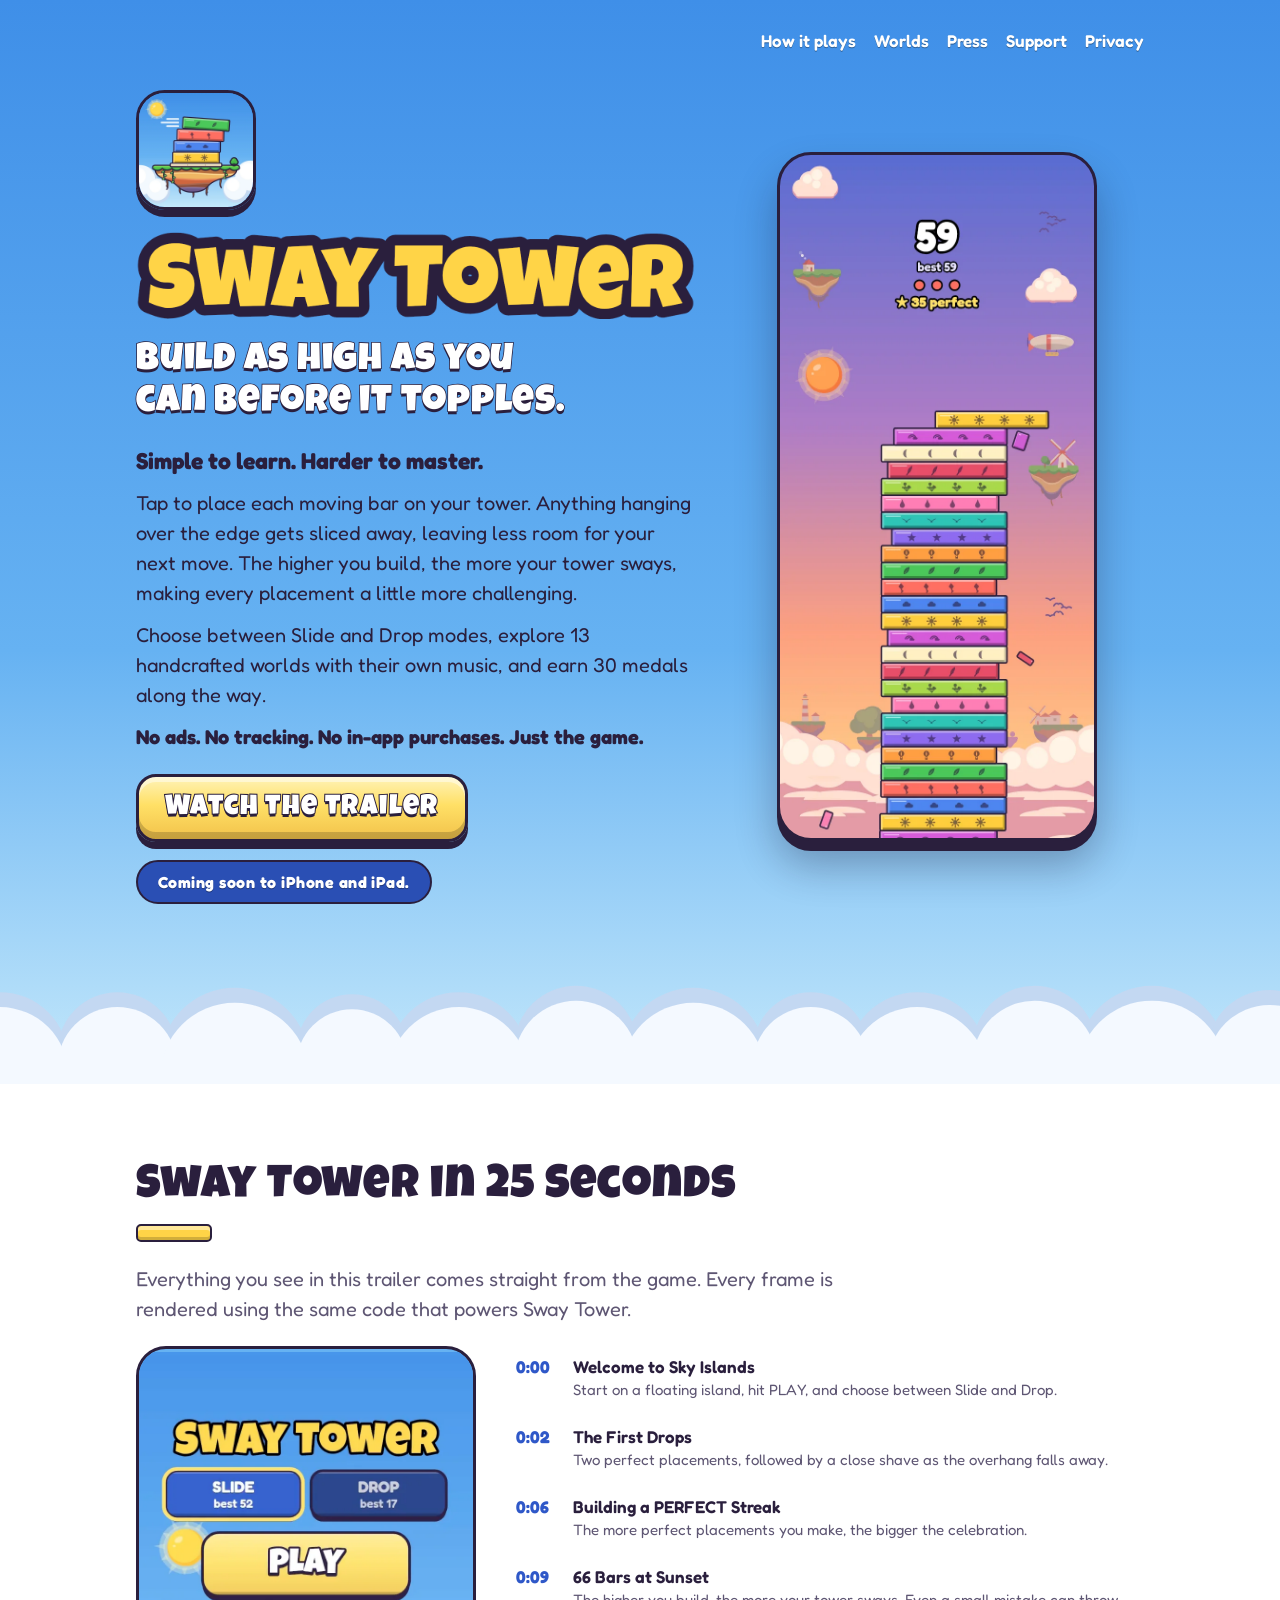
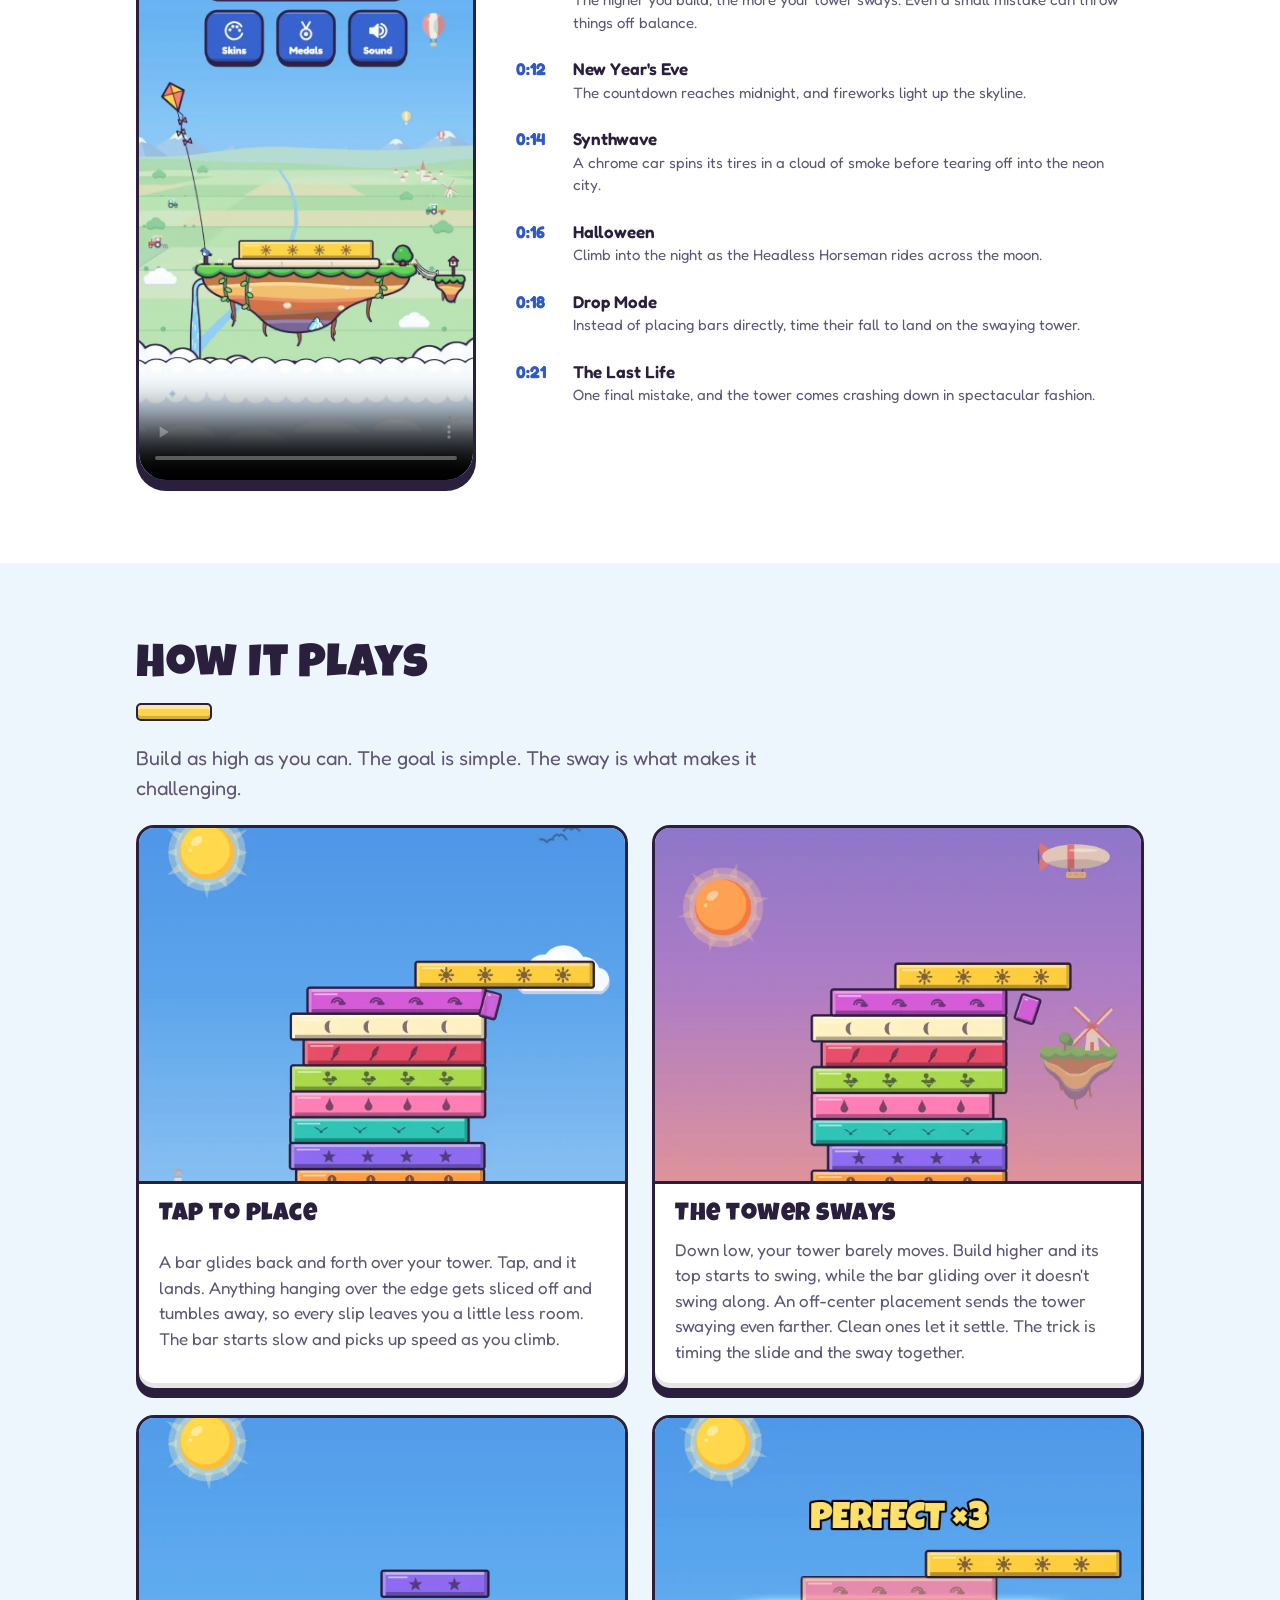
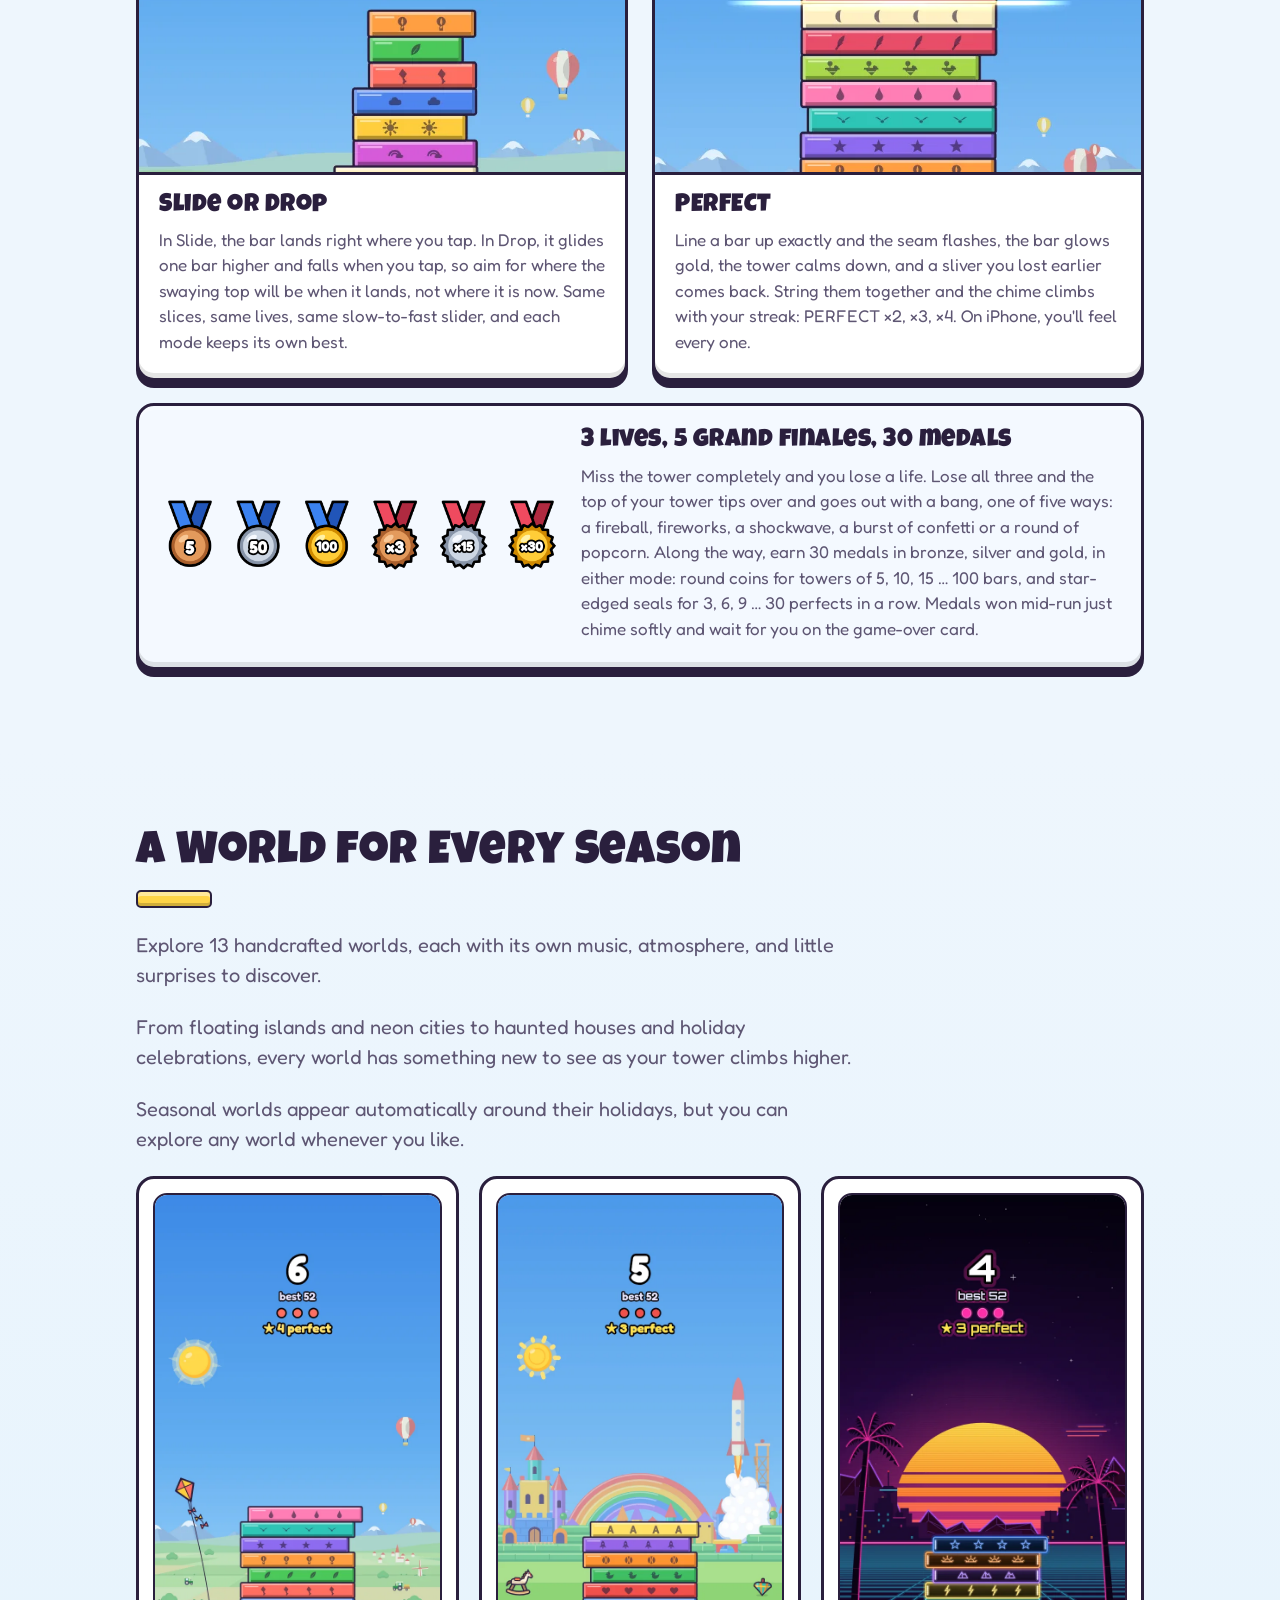
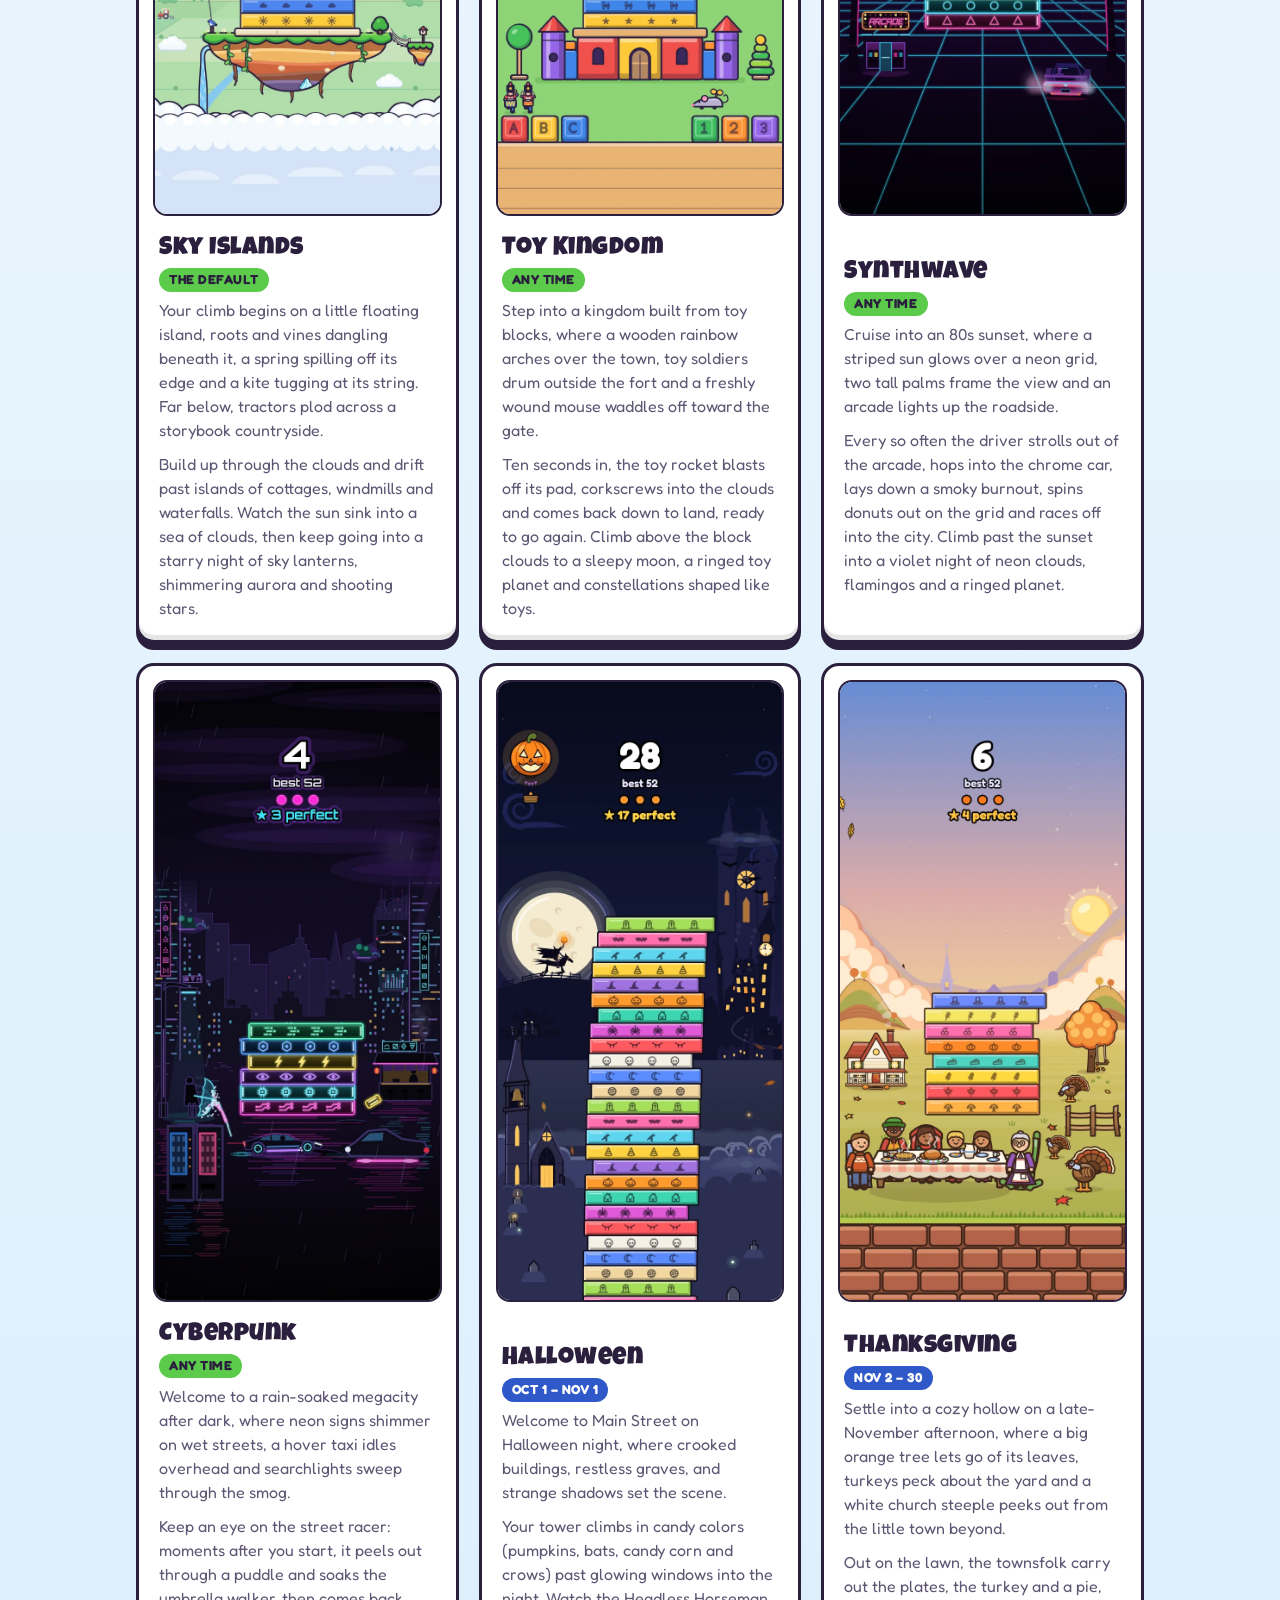
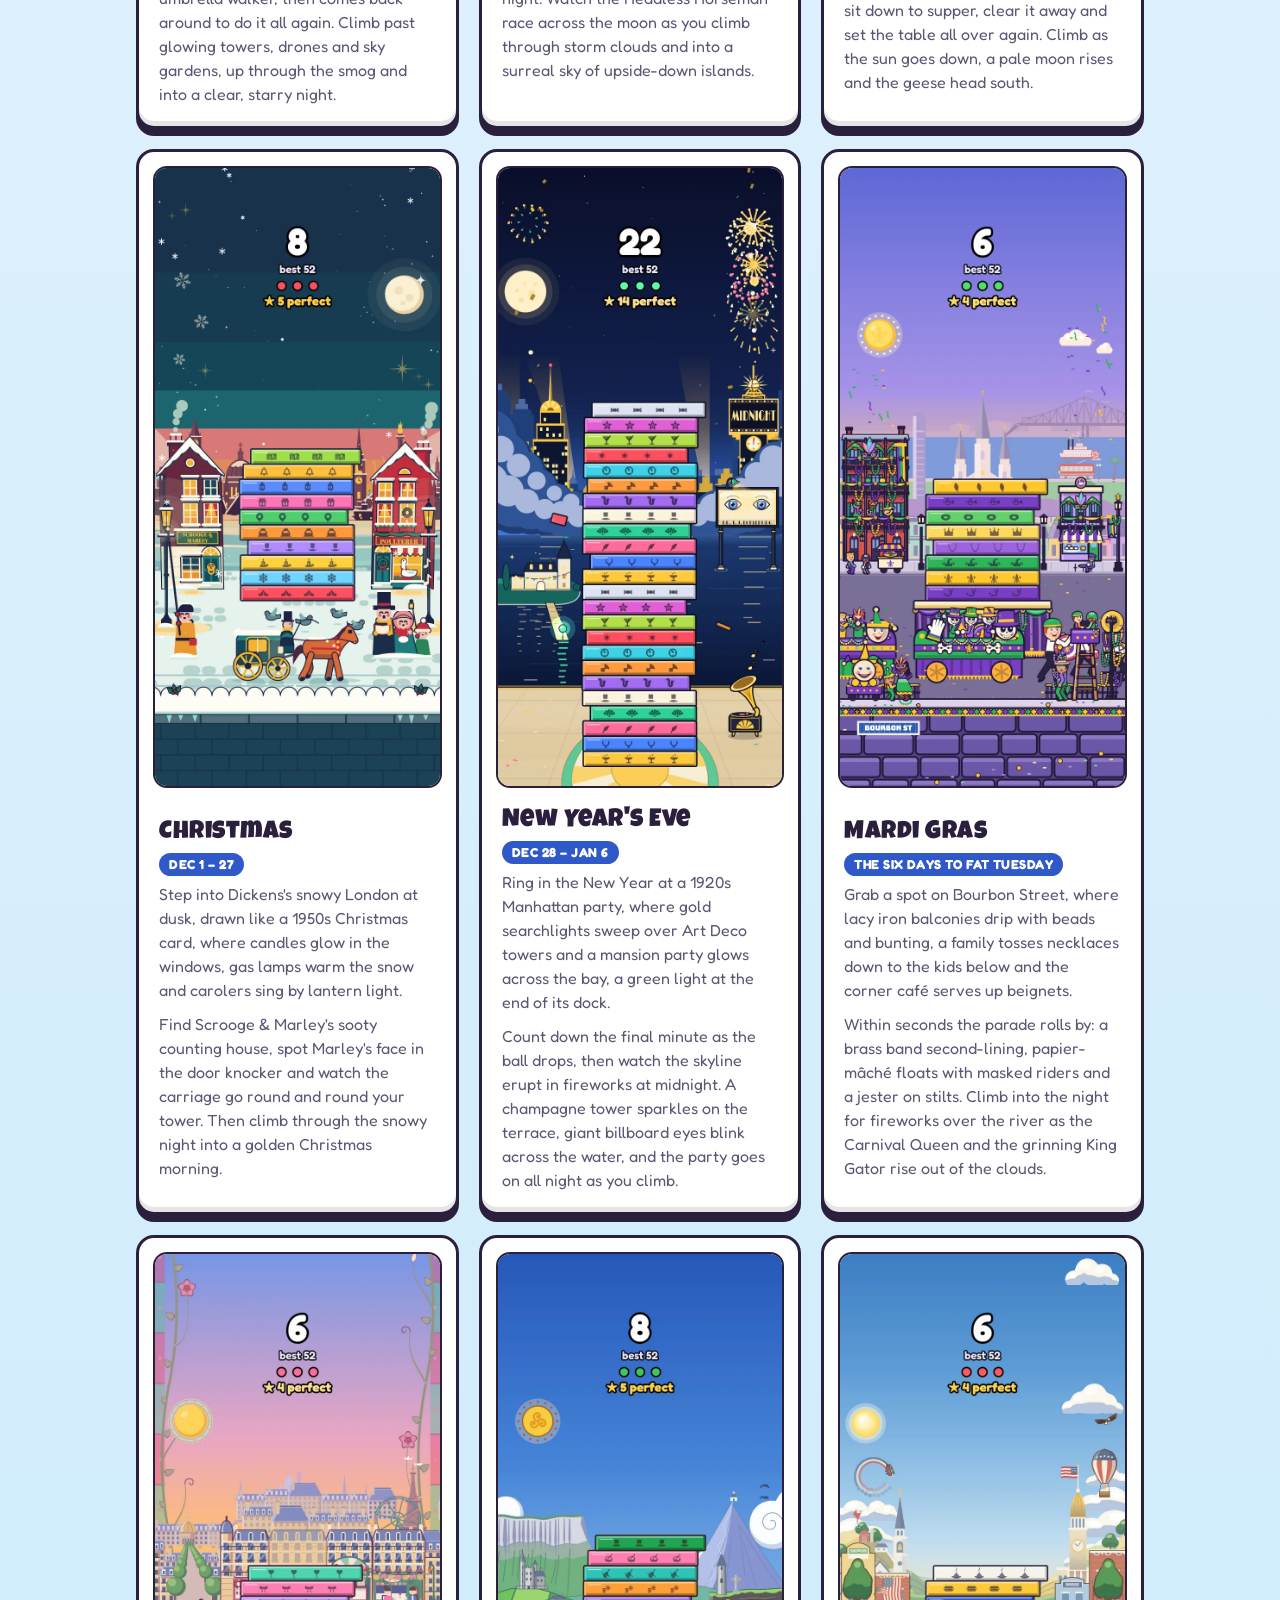
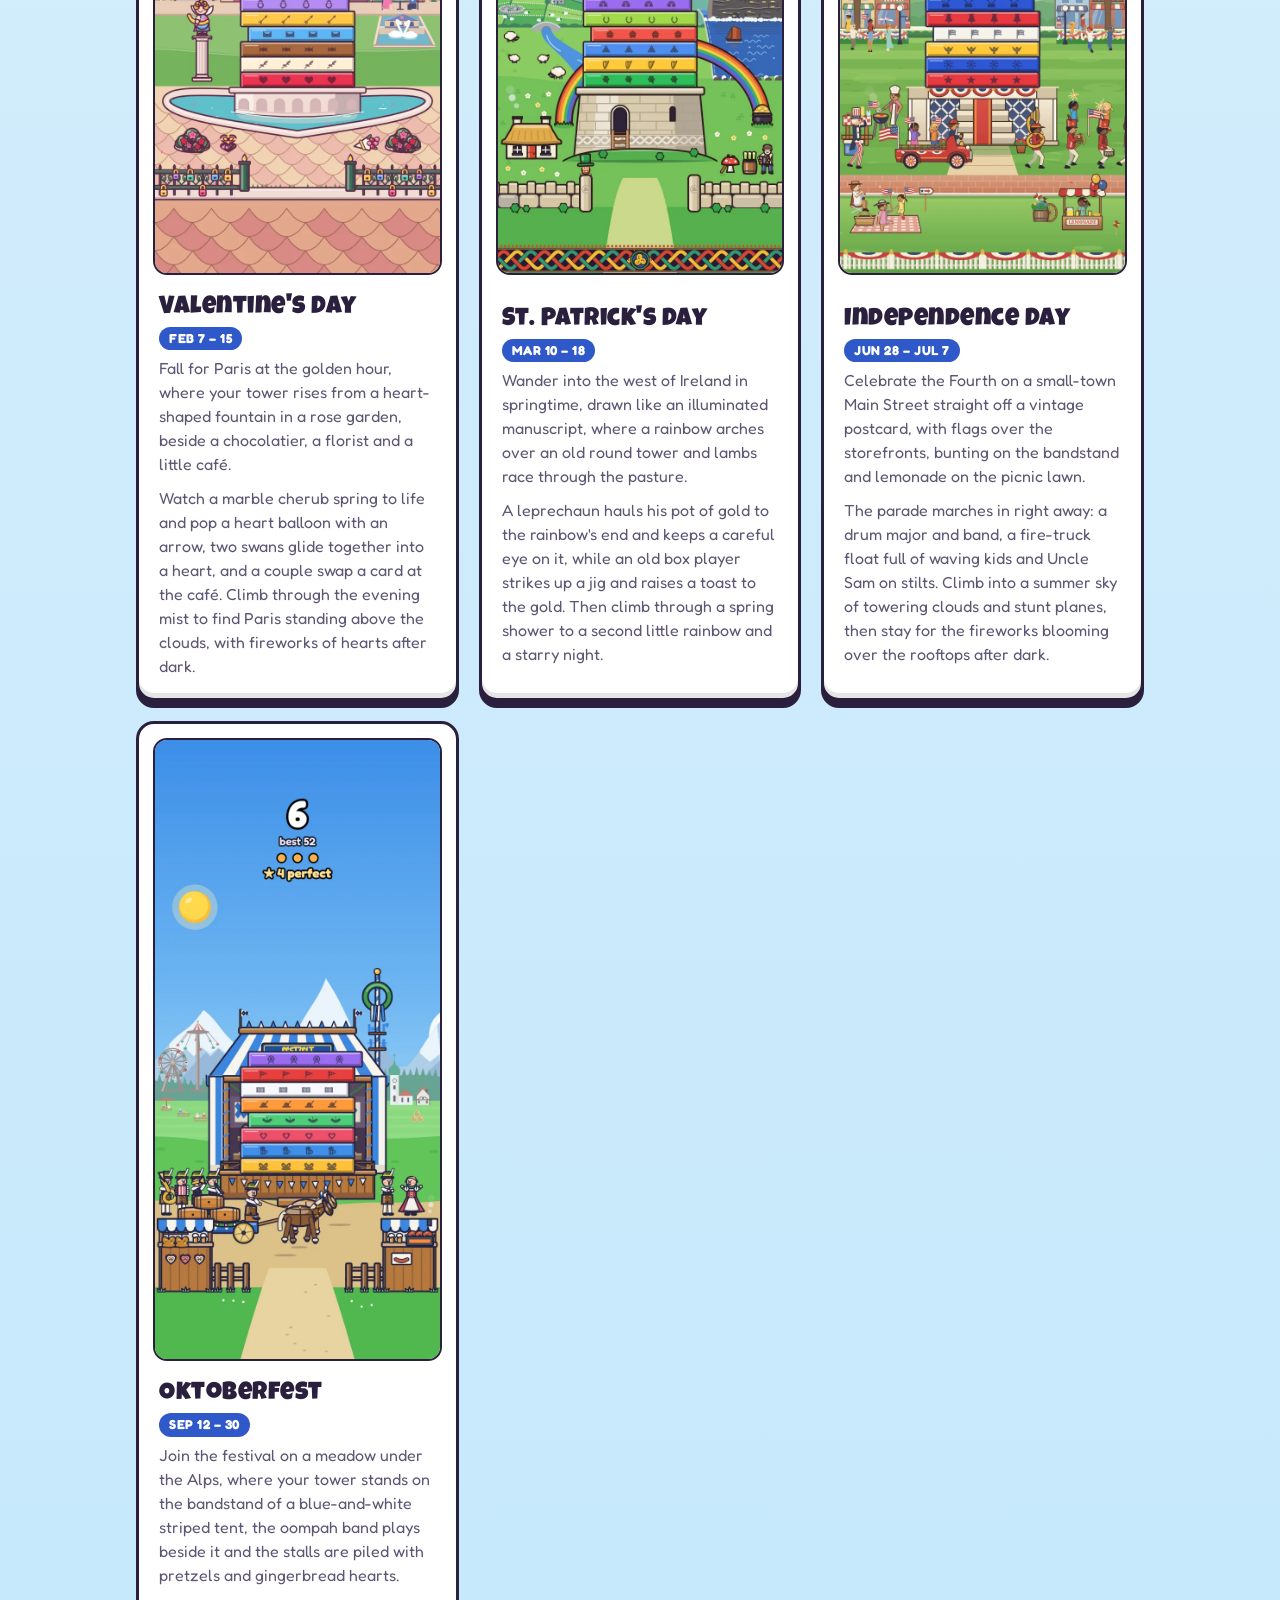
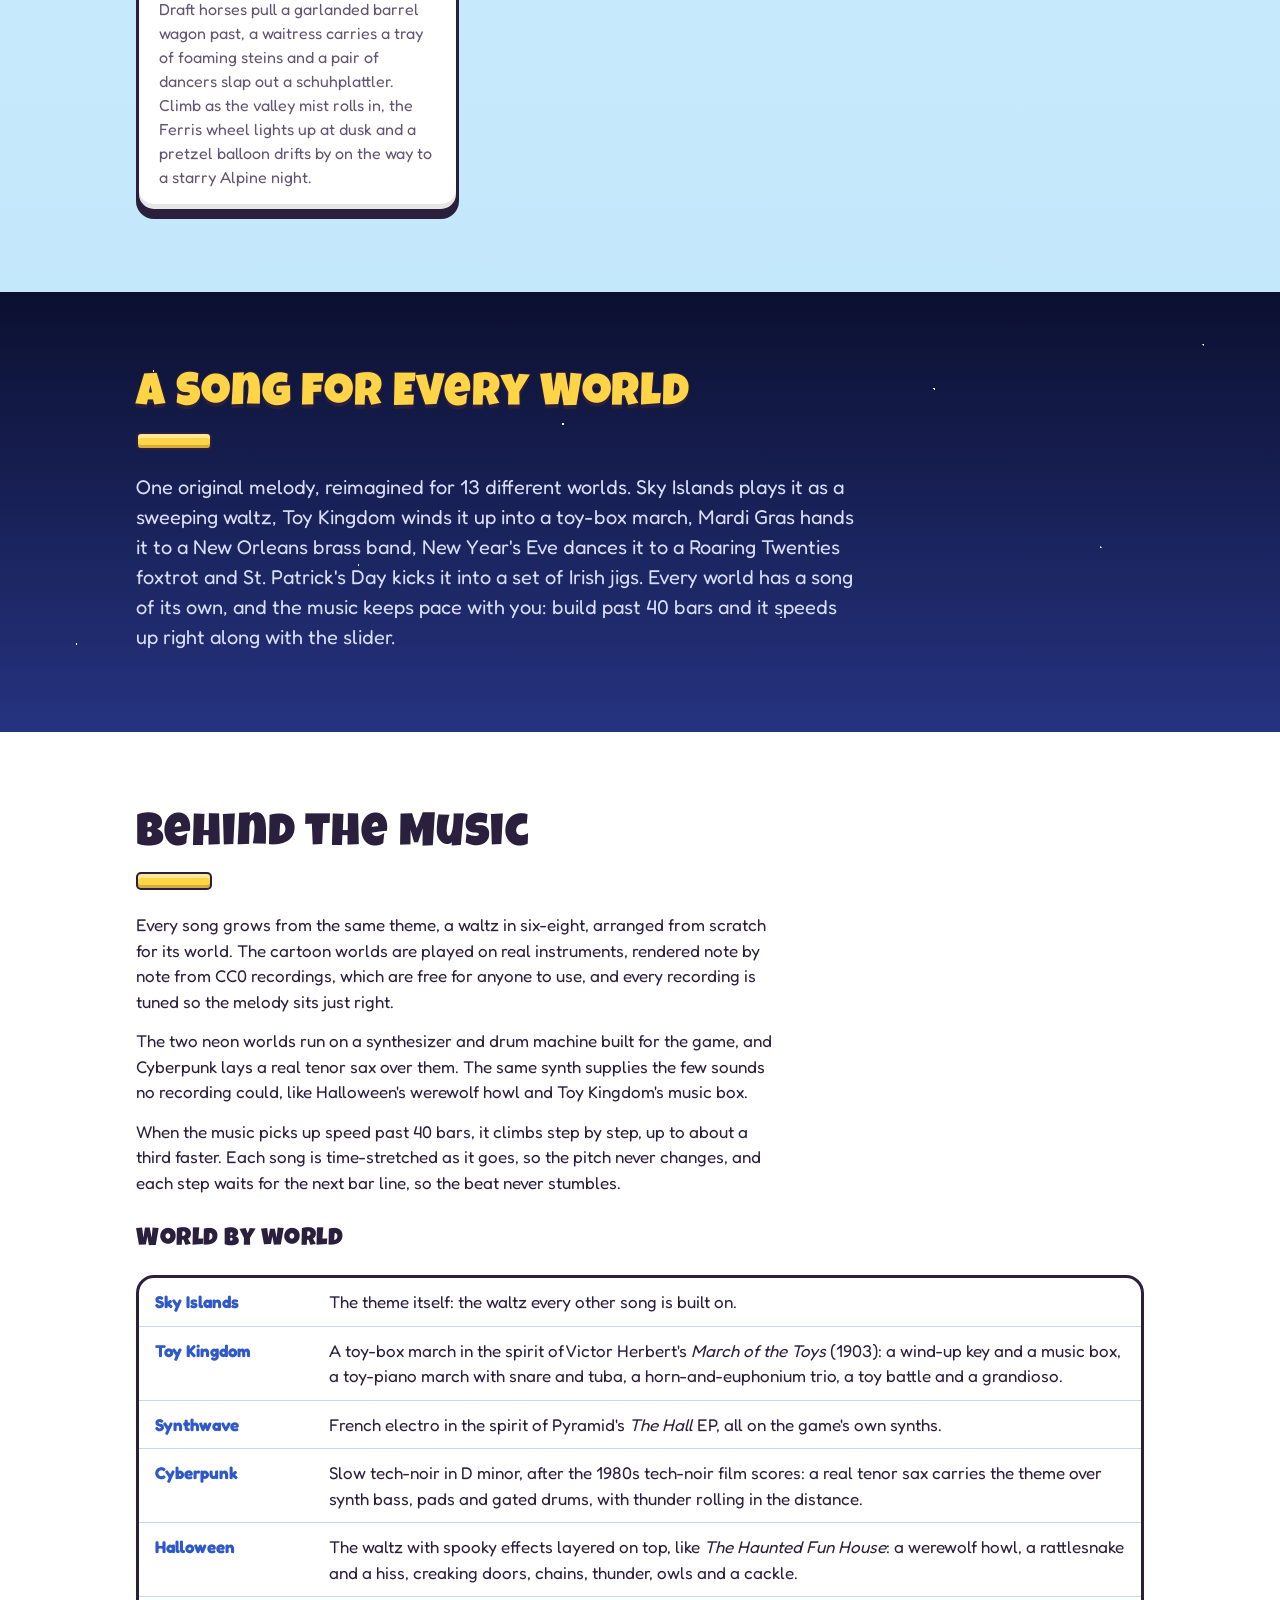
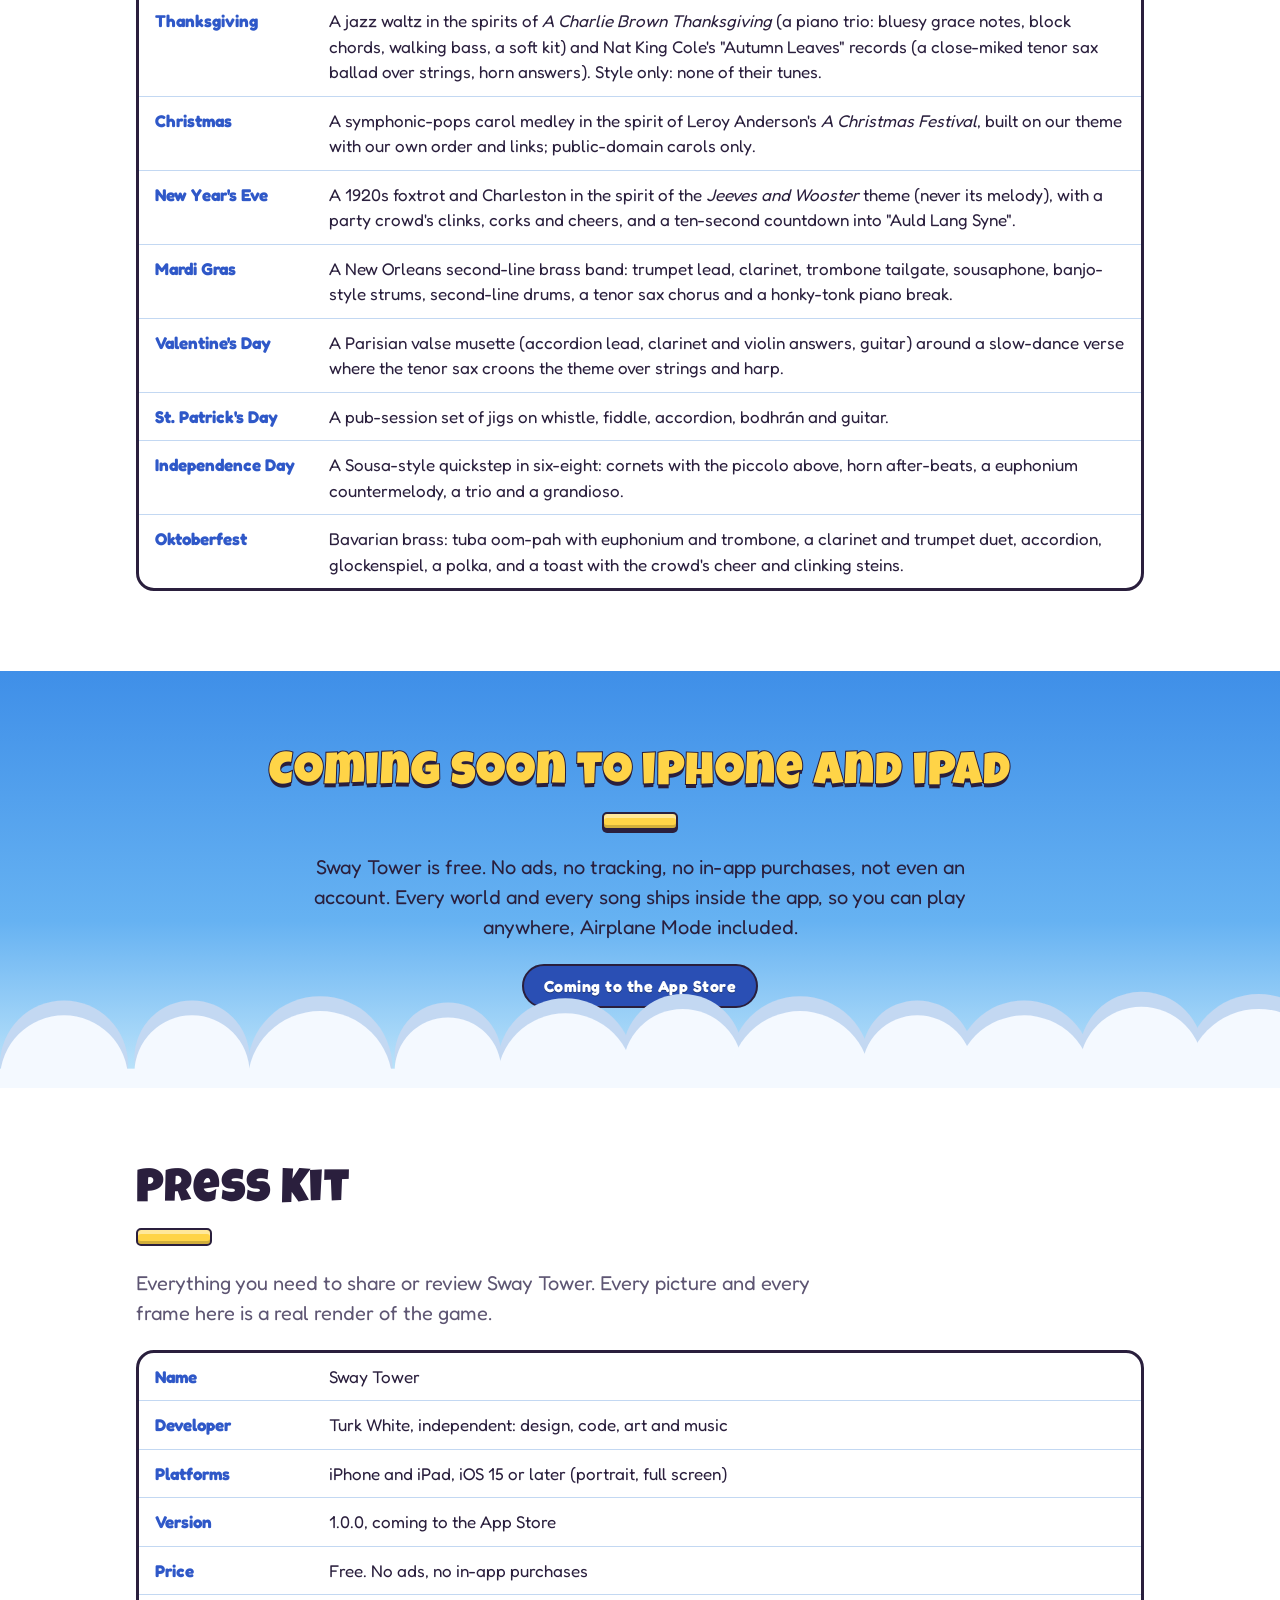
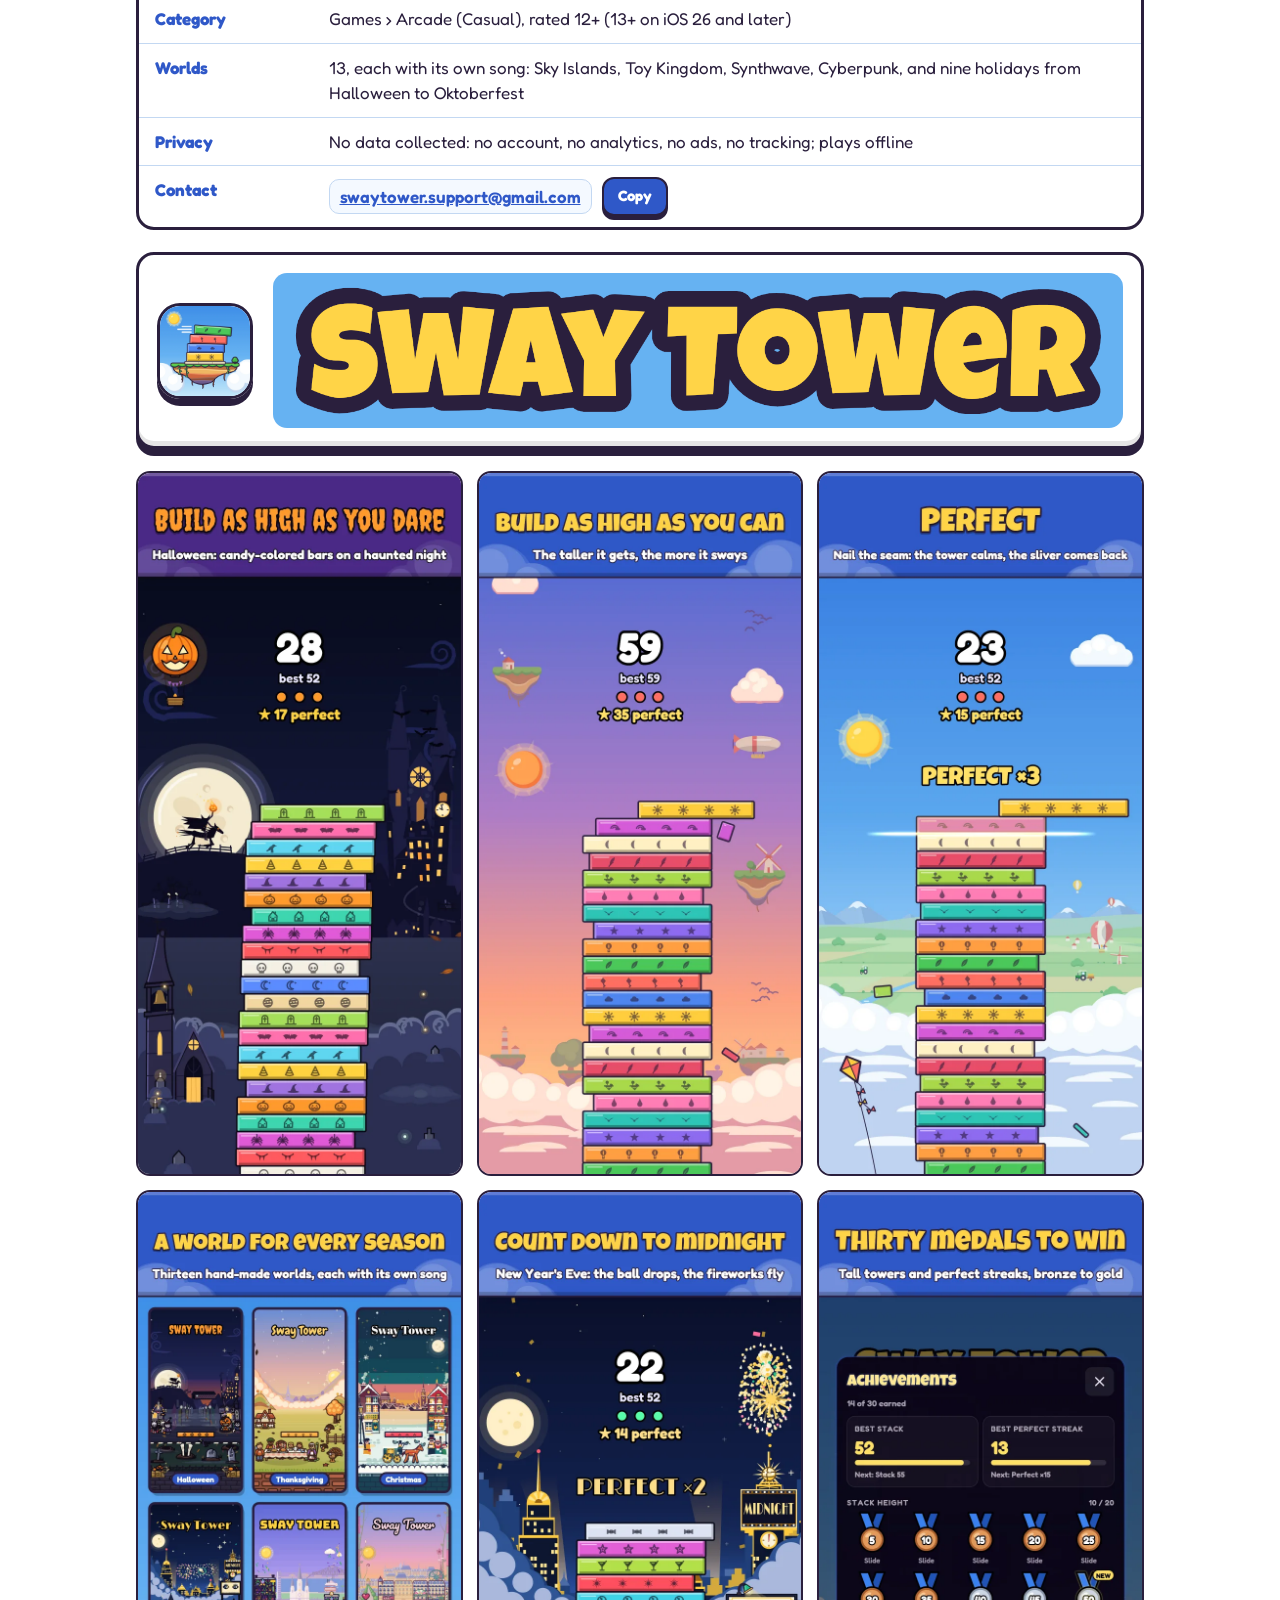
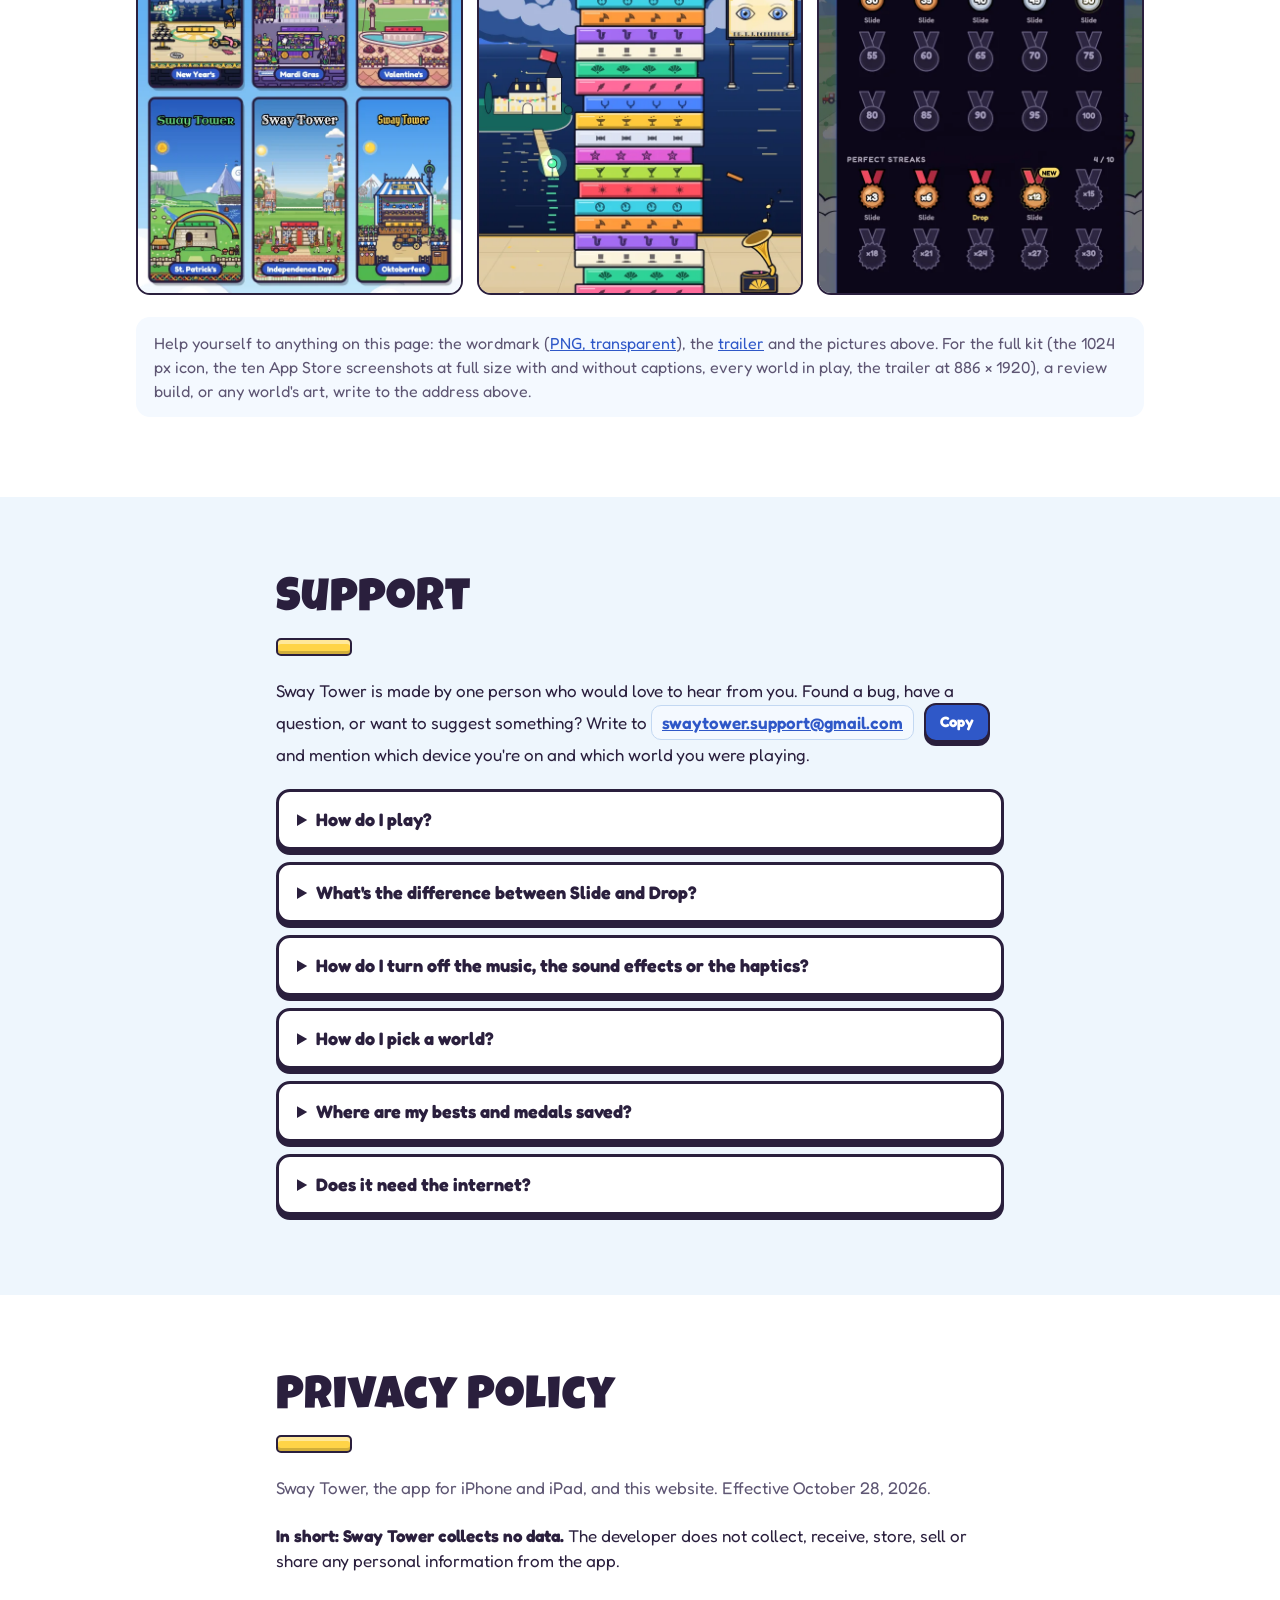
==== index.html @ 2c5c952e "Headline: Build as high as you can before it topples" ====
<!doctype html>
<html lang="en">
<head>
<meta charset="utf-8">
<title>Sway Tower</title>
<meta name="viewport" content="width=device-width, initial-scale=1, viewport-fit=cover">
<meta name="description" content="Sway Tower: build as high as you can while the tower sways. 13 handcrafted worlds with their own music, Slide and Drop modes, 30 medals. Coming soon to iPhone and iPad: free, with no ads and no tracking.">
<meta name="color-scheme" content="light dark">
<meta name="theme-color" content="#3f8fe8">
<meta property="og:type" content="website">
<meta property="og:title" content="Sway Tower">
<meta property="og:description" content="Build as high as you can before it topples. A free one-tap stacker with 13 handcrafted worlds.">
<link rel="icon" type="image/png" href="assets/icon-32.png">
<link rel="apple-touch-icon" href="assets/icon-180.png">
<style>
  /* The game's two faces, served with the page (no font service: the page loads nothing from
     anyone else). Fontsource's latin subsets, the same files the app bundles. */
  @font-face { font-family: "Luckiest Guy"; font-style: normal; font-weight: 400; font-display: swap; src: url("assets/fonts/luckiest-guy-400.woff2") format("woff2"); }
  @font-face { font-family: "Fredoka"; font-style: normal; font-weight: 400; font-display: swap; src: url("assets/fonts/fredoka-400.woff2") format("woff2"); }
  @font-face { font-family: "Fredoka"; font-style: normal; font-weight: 500; font-display: swap; src: url("assets/fonts/fredoka-500.woff2") format("woff2"); }
  @font-face { font-family: "Fredoka"; font-style: normal; font-weight: 600; font-display: swap; src: url("assets/fonts/fredoka-600.woff2") format("woff2"); }
  @font-face { font-family: "Fredoka"; font-style: normal; font-weight: 700; font-display: swap; src: url("assets/fonts/fredoka-700.woff2") format("woff2"); }

  /* Layout: one column of full-width bands, the game's own story from the day sky down to the
     night: the hero on Sky Islands' day sky with its cloud bank, paper sections, the worlds on the
     low sky, the music under the stars and Behind the Music on paper, then support and the
     privacy policy. Dark mode is the game's night (the same climb, later). */
  :root {
    --bg: #eef6fd;
    --fg: #2a1f3d;
    --muted: #5e5673;
    --paper: #ffffff;
    --paper-2: #f4f9ff;
    --edge: #2a1f3d;
    --line: #c3d8f2;
    --sky-top: #3f8fe8;
    --sky-mid: #66b2f2;
    --sky-low: #c4e8fb;
    --cloud: #f4f9ff;
    --cloud-shade: #c3d8f2;
    --night-top: #0b1030;
    --night-low: #263380;
    --star: #fff8e0;
    --ui: #2f58c8;
    --ui-deep: #2a4fb4;
    --link: #2f58c8;
    --sky-fg: #2a1f3d;
    --sun: #ffd447;
    --hl: #ffe066;
    --grass: #5ccb4c;
    --coral: #ff6f61;
    --ink: #2a1f3d;
    --display: 'Luckiest Guy', 'Arial Black', Impact, sans-serif;
    --body: Fredoka, 'Arial Rounded MT Bold', 'Trebuchet MS', sans-serif;
    --radius: 18px;
    --gutter-l: max(16px, env(safe-area-inset-left, 0px));
    --gutter-r: max(16px, env(safe-area-inset-right, 0px));
  }
  @media (prefers-color-scheme: dark) {
    :root:not([data-theme="light"]) {
      --bg: #121529;
      --fg: #f4f9ff;
      --muted: #bcb7d6;
      --paper: #1c2140;
      --paper-2: #232a4f;
      --edge: #4a528a;
      --line: #3a4273;
      --sky-top: #0b1030;
      --sky-mid: #1a2258;
      --sky-low: #2c3a8c;
      --cloud: #2d3566;
      --cloud-shade: #202650;
      --link: #9fb8ff;
      --sky-fg: #ffffff;
      color-scheme: dark;
    }
  }
  :root[data-theme="dark"] {
    --bg: #121529;
    --fg: #f4f9ff;
    --muted: #bcb7d6;
    --paper: #1c2140;
    --paper-2: #232a4f;
    --edge: #4a528a;
    --line: #3a4273;
    --sky-top: #0b1030;
    --sky-mid: #1a2258;
    --sky-low: #2c3a8c;
    --cloud: #2d3566;
    --cloud-shade: #202650;
    --link: #9fb8ff;
    --sky-fg: #ffffff;
    color-scheme: dark;
  }

  * { box-sizing: border-box; }
  body {
    margin: 0;
    background: var(--bg);
    color: var(--fg);
    font-family: var(--body);
    font-size: 17px;
    line-height: 1.5;
    -webkit-font-smoothing: antialiased;
  }
  img, video { max-width: 100%; height: auto; display: block; }
  a { color: var(--link); }
  :where(a, button, summary):focus-visible { outline: 3px solid var(--hl); outline-offset: 3px; }
  h1, h2, h3 { margin: 0; font-family: var(--display); font-weight: 400; line-height: 1.05; letter-spacing: 0.02em; text-wrap: balance; }
  h2 { font-size: clamp(30px, 5.2vw, 46px); }
  h3 { font-size: clamp(20px, 2.6vw, 25px); }
  p { margin: 0; }
  /* A section's title carries a toy bar under it, like the ones the game is built from. */
  .title::after {
    content: "";
    display: block;
    width: 72px;
    height: 14px;
    margin-top: 12px;
    border: 2.5px solid var(--ink);
    border-radius: 5px;
    background: var(--sun);
    box-shadow: inset 0 4px 0 rgba(255, 255, 255, 0.45), inset 0 -3px 0 rgba(0, 0, 0, 0.18);
  }
  .center .title::after { margin-inline: auto; }

  /* Bands: color spans the width; the inner wrap keeps the gutter. */
  .band { padding-block: clamp(44px, 7vw, 80px); }
  .wrap {
    max-width: 1040px;
    margin-inline: auto;
    padding-left: var(--gutter-l);
    padding-right: var(--gutter-r);
  }
  .paper { background: var(--paper); }
  .low { background: linear-gradient(var(--bg), var(--sky-low)); }
  .lede { font-size: clamp(17px, 2vw, 20px); max-width: 60ch; color: var(--muted); }
  .center { text-align: center; }
  .center .lede { margin-inline: auto; }
  .stack { display: grid; gap: 22px; }

  /* The cartoon box: ink outline, light top, shaded bottom, a hard drop shadow (src/title.css). */
  .box {
    border: 3px solid var(--edge);
    border-radius: var(--radius);
    background: var(--paper);
    box-shadow: inset 0 4px 0 rgba(255, 255, 255, 0.35), inset 0 -5px 0 rgba(0, 0, 0, 0.1), 0 7px 0 var(--edge);
  }
  .btn {
    display: inline-grid;
    place-items: center;
    min-height: 60px;
    padding: 10px 26px;
    border: 3px solid var(--ink);
    border-radius: 20px;
    font-family: var(--display);
    font-size: clamp(22px, 2.6vw, 28px);
    letter-spacing: 0.05em;
    text-decoration: none;
    text-align: center;
    transition: transform 0.06s, box-shadow 0.06s;
  }
  .btn.play {
    color: #ffffff;
    background: linear-gradient(#fff3b8, var(--hl) 45%, #f2c24a);
    -webkit-text-stroke: 2px var(--ink);
    paint-order: stroke fill;
    text-shadow: 0 3px 0 var(--ink);
    box-shadow: inset 0 5px 0 rgba(255, 255, 255, 0.45), inset 0 -7px 0 rgba(0, 0, 0, 0.18), 0 7px 0 var(--ink);
  }
  .btn.play:hover { filter: brightness(1.04); }
  .btn.play:active { transform: translateY(4px); box-shadow: inset 0 5px 0 rgba(255, 255, 255, 0.45), inset 0 -7px 0 rgba(0, 0, 0, 0.18), 0 3px 0 var(--ink); }
  /* A label, not a button: the App Store badge's place until there is one. */
  .btn.soon {
    min-height: 0;
    padding: 8px 20px;
    border-width: 2.5px;
    border-radius: 999px;
    color: #ffffff;
    background: var(--ui-deep);
    font-family: var(--body);
    font-weight: 700;
    font-size: 16px;
    letter-spacing: 0.03em;
    text-shadow: 0 1px 0 rgba(0, 0, 0, 0.35);
    cursor: default;
  }
  .cta { display: flex; flex-wrap: wrap; gap: 18px 16px; align-items: center; }

  /* ---- Hero: the day sky, the icon and wordmark, the tower swinging at sunset ---- */
  .sky {
    position: relative;
    background: linear-gradient(var(--sky-top), var(--sky-mid) 60%, var(--sky-low));
    color: var(--sky-fg);
    overflow: hidden;
  }
  .sky .lede { color: var(--sky-fg); }
  .sky .title, .hero-title { color: var(--sun); -webkit-text-stroke: 0; paint-order: stroke fill; text-shadow: 0 4px 0 var(--ink); }
  .sky .title { -webkit-text-stroke: 2px var(--ink); }
  .sky .title::after { box-shadow: inset 0 4px 0 rgba(255, 255, 255, 0.45), inset 0 -3px 0 rgba(0, 0, 0, 0.18), 0 3px 0 var(--ink); }
  .hero .wrap { position: relative; z-index: 1; }
  .hero-grid { display: grid; gap: 36px; align-items: center; }
  .hero-copy { display: grid; gap: 22px; justify-items: start; }
  .icon {
    width: clamp(88px, 12vw, 120px);
    border: 3px solid var(--ink);
    border-radius: 24%;
    box-shadow: 0 7px 0 var(--ink);
  }
  .logo { width: min(100%, 560px); }
  .tagline {
    font-family: var(--display);
    font-size: clamp(26px, 4vw, 38px);
    line-height: 1.1;
    letter-spacing: 0.02em;
    color: #ffffff;
    -webkit-text-stroke: 1.5px var(--ink);
    paint-order: stroke fill;
    text-shadow: 0 3px 0 var(--ink);
    text-wrap: balance;
  }
  .hero .lede { max-width: 52ch; }
  .hero-text { display: grid; gap: 12px; }
  .kicker { font-weight: 700; font-size: clamp(19px, 2.4vw, 23px); line-height: 1.25; }
  .phone {
    margin: 0;
    width: min(100%, 300px);
    justify-self: center;
    border: 3px solid var(--ink);
    border-radius: 34px;
    overflow: hidden;
    background: var(--ink);
    box-shadow: 0 10px 0 var(--ink), 0 24px 40px rgba(20, 16, 40, 0.3);
  }
  .phone img { width: 100%; }
  .swaying { transform-origin: 50% 100%; animation: sway 3.4s ease-in-out infinite alternate; }
  @keyframes sway { from { rotate: -1.4deg; } to { rotate: 1.4deg; } }
  .clouds {
    position: absolute;
    left: 0; right: 0; bottom: -2px;
    width: 100%;
    height: clamp(70px, 10vw, 120px);
    display: block;
  }
  .clouds .shade { fill: var(--cloud-shade); }
  .clouds .puff { fill: var(--cloud); }
  .hero { padding-bottom: clamp(110px, 16vw, 180px); }

  /* ---- Trailer ---- */
  .trailer-row { display: grid; gap: 28px; align-items: start; }
  video {
    width: min(100%, 340px);
    aspect-ratio: 720 / 1560;
    border: 3px solid var(--edge);
    border-radius: 30px;
    background: var(--sky-mid);
    box-shadow: 0 8px 0 var(--edge);
  }
  .beats { list-style: none; margin: 0; padding: 0; display: grid; gap: 6px; }
  .beats button {
    width: 100%;
    display: grid;
    grid-template-columns: 4.5ch 1fr;
    gap: 12px;
    align-items: baseline;
    padding: 8px 12px;
    border: 0;
    border-radius: 12px;
    background: transparent;
    color: var(--fg);
    font: inherit;
    text-align: left;
    cursor: pointer;
  }
  .beats button:hover { background: var(--paper-2); }
  .beats time { font-weight: 700; font-variant-numeric: tabular-nums; color: var(--link); }
  .beats button > span { font-weight: 600; }
  .beats small { display: block; color: var(--muted); font-size: 15px; font-weight: 400; }

  /* ---- How it plays ---- */
  .cards { display: grid; gap: 24px; }
  .card { overflow: hidden; display: grid; grid-template-rows: auto 1fr; }
  .card img { width: 100%; border-bottom: 3px solid var(--edge); }
  .card .text { display: grid; gap: 8px; padding: 18px 20px 24px; }
  .card p { color: var(--muted); }
  .medal-row { display: grid; gap: 20px; align-items: center; padding: 22px 22px 26px; background: var(--paper-2); }
  .medal-row img { width: 100%; max-width: 420px; justify-self: center; }
  .medal-row .text { display: grid; gap: 8px; }
  .medal-row p { color: var(--muted); }

  /* ---- Worlds ---- */
  .worlds { display: grid; gap: 20px; }
  .world { display: grid; grid-template-columns: 124px 1fr; gap: 16px; align-items: start; padding: 14px; }
  .world img { width: 100%; border: 2.5px solid var(--edge); border-radius: 14px; }
  .world .text { display: grid; gap: 6px; min-width: 0; }
  .world p { color: var(--muted); font-size: 16px; }
  .world p + p { margin-top: 4px; }
  .when {
    justify-self: start;
    padding: 2px 10px;
    border-radius: 999px;
    background: var(--ui);
    color: #ffffff;
    font-size: 13px;
    font-weight: 700;
    letter-spacing: 0.04em;
    text-transform: uppercase;
  }
  .when.always { background: var(--grass); color: var(--ink); }

  /* ---- Music: the night sky ---- */
  .night {
    background:
      radial-gradient(1.5px 1.5px at 12% 18%, var(--star) 50%, transparent 52%),
      radial-gradient(1.5px 1.5px at 28% 62%, var(--star) 50%, transparent 52%),
      radial-gradient(2px 2px at 44% 30%, var(--star) 50%, transparent 52%),
      radial-gradient(1.5px 1.5px at 61% 74%, var(--star) 50%, transparent 52%),
      radial-gradient(2px 2px at 73% 22%, var(--star) 50%, transparent 52%),
      radial-gradient(1.5px 1.5px at 86% 58%, var(--star) 50%, transparent 52%),
      radial-gradient(1.5px 1.5px at 94% 12%, var(--star) 50%, transparent 52%),
      radial-gradient(1.5px 1.5px at 6% 80%, var(--star) 50%, transparent 52%),
      linear-gradient(var(--night-top), var(--night-low));
    color: #f4f9ff;
  }
  .night .title { color: var(--sun); -webkit-text-stroke: 2px var(--ink); paint-order: stroke fill; text-shadow: 0 4px 0 var(--ink); }
  .night .lede { color: #d8def8; }

  /* ---- Behind the Music: how the songs are made, then each world's song ---- */
  .prose { display: grid; gap: 14px; max-width: 64ch; }
  .prose + h3 { margin-top: 10px; }

  /* ---- Press kit ---- */
  .facts { margin: 0; display: grid; gap: 0; border: 3px solid var(--edge); border-radius: var(--radius); overflow: hidden; background: var(--paper); }
  .facts > div { display: grid; grid-template-columns: 1fr; gap: 2px; padding: 11px 16px; border-top: 1.5px solid var(--line); }
  .facts > div:first-child { border-top: 0; }
  .facts dt { font-weight: 700; color: var(--link); }
  .facts dd { margin: 0; min-width: 0; }
  .kit-art { display: grid; grid-template-columns: auto 1fr; gap: 20px; align-items: center; padding: 18px; }
  .kit-art .icon { width: 96px; }
  .kit-art .logo-dark { padding: 14px 20px; border-radius: 14px; background: var(--sky-mid); }
  .shots { display: grid; grid-template-columns: repeat(2, 1fr); gap: 14px; }
  .shots img { width: 100%; border: 2.5px solid var(--edge); border-radius: 14px; }
  .note { padding: 14px 18px; border-radius: 14px; background: var(--paper-2); color: var(--muted); font-size: 16px; }
  code { font-family: ui-monospace, SFMono-Regular, Menlo, monospace; font-size: 0.92em; color: var(--fg); }

  /* ---- Support and privacy ---- */
  .email { display: inline-flex; flex-wrap: wrap; gap: 10px; align-items: center; }
  .email a { padding: 4px 10px; border-radius: 10px; background: var(--paper-2); border: 1.5px solid var(--line); font-weight: 600; overflow-wrap: anywhere; }
  .copy {
    padding: 6px 14px;
    border: 2.5px solid var(--ink);
    border-radius: 12px;
    background: var(--ui);
    color: #ffffff;
    font: inherit;
    font-weight: 700;
    font-size: 15px;
    cursor: pointer;
    box-shadow: 0 4px 0 var(--ink);
  }
  .copy:active { transform: translateY(2px); box-shadow: 0 2px 0 var(--ink); }

  footer { padding-block: 32px 40px; color: var(--muted); font-size: 15px; }
  footer .wrap { display: grid; gap: 6px; }

  /* ---- Navigation ---- */
  .skip { position: absolute; left: 12px; top: -60px; z-index: 2; padding: 8px 14px; border-radius: 10px; background: var(--paper); color: var(--fg); font-weight: 700; }
  .skip:focus { top: 12px; }
  .topnav { position: relative; z-index: 1; display: flex; flex-wrap: wrap; gap: 6px 18px; justify-content: flex-start; margin-bottom: clamp(18px, 4vw, 36px); }
  .topnav a { color: #ffffff; font-weight: 600; text-decoration: none; text-shadow: 0 1px 0 rgba(0, 0, 0, 0.35); }
  .topnav a:hover { text-decoration: underline; }
  .hero { padding-top: clamp(18px, 3vw, 28px); }

  /* ---- Support: the FAQ ---- */
  .narrow { max-width: 760px; }
  .faq { display: grid; gap: 12px; }
  .faq details { border: 3px solid var(--edge); border-radius: 14px; background: var(--paper); box-shadow: 0 5px 0 var(--edge); }
  .faq summary { cursor: pointer; padding: 14px 18px; font-weight: 700; font-size: 18px; list-style-position: inside; }
  .faq details[open] summary { border-bottom: 1.5px solid var(--line); }
  .faq details p { padding: 12px 18px 16px; color: var(--muted); }

  /* ---- The privacy policy ---- */
  .policy h3 { margin-top: 10px; font-family: var(--body); font-weight: 700; font-size: 20px; letter-spacing: 0; }
  .policy .meta { color: var(--muted); }
  footer a { color: var(--muted); }

  @media (min-width: 560px) {
    .topnav { justify-content: flex-end; }
    .worlds { grid-template-columns: repeat(2, 1fr); }
    .world { grid-template-columns: 1fr; }
    .world .text { padding: 4px 6px 6px; }
    .shots { grid-template-columns: repeat(3, 1fr); }
    .facts > div { grid-template-columns: 9.5em 1fr; gap: 12px; }
    .cards { grid-template-columns: repeat(2, 1fr); }
  }
  @media (min-width: 800px) {
    .hero-grid { grid-template-columns: 1.15fr 0.85fr; }
    .phone { width: min(100%, 320px); }
    .trailer-row { grid-template-columns: 340px 1fr; }
    .worlds { grid-template-columns: repeat(3, 1fr); }
    .medal-row { grid-template-columns: minmax(0, 400px) 1fr; }
  }
  @media (prefers-reduced-motion: reduce) {
    .swaying { animation: none; }
    .btn, .copy { transition: none; }
  }
</style>
</head>
<body>
<a class="skip" href="#how">Skip to the game</a>

<header class="band sky hero">
  <nav class="wrap topnav" aria-label="On this page">
    <a href="#how">How it plays</a>
    <a href="#worlds">Worlds</a>
    <a href="#press">Press</a>
    <a href="#support">Support</a>
    <a href="#privacy">Privacy</a>
  </nav>
  <div class="wrap hero-grid">
    <div class="hero-copy">
      <img class="icon" src="assets/icon.webp" alt="" width="512" height="512">
      <h1 class="hero-title"><img class="logo" src="assets/logo.png" alt="Sway Tower" width="1400" height="220"></h1>
      <p class="tagline">Build as high as you can before it topples.</p>
      <div class="hero-text">
        <p class="kicker">Simple to learn. Harder to master.</p>
        <p class="lede">Tap to place each moving bar on your tower. Anything hanging over the edge gets sliced away, leaving less room for your next move. The higher you build, the more your tower sways, making every placement a little more challenging.</p>
        <p class="lede">Choose between Slide and Drop modes, explore 13 handcrafted worlds with their own music, and earn 30 medals along the way.</p>
        <p class="lede"><strong>No ads. No tracking. No in-app purchases. Just the game.</strong></p>
      </div>
      <div class="cta">
        <a class="btn play" href="#trailer">Watch the trailer</a>
        <span class="btn soon">Coming soon to iPhone and iPad.</span>
      </div>
    </div>
    <figure class="phone swaying">
      <img src="assets/hero.webp" alt="A 59-bar tower of toy blocks at sunset, its top swinging after an off-center drop; a sliced piece tumbles away" width="660" height="1434">
    </figure>
  </div>
  <svg class="clouds" viewBox="0 0 1200 120" preserveAspectRatio="xMidYMax slice" aria-hidden="true">
    <g class="shade">
      <circle cx="0" cy="96" r="64"/><circle cx="110" cy="88" r="56"/><circle cx="220" cy="98" r="70"/><circle cx="330" cy="86" r="52"/>
      <circle cx="430" cy="98" r="66"/><circle cx="540" cy="84" r="58"/><circle cx="650" cy="96" r="68"/><circle cx="760" cy="86" r="54"/>
      <circle cx="860" cy="98" r="66"/><circle cx="970" cy="84" r="58"/><circle cx="1080" cy="96" r="70"/><circle cx="1190" cy="88" r="58"/>
    </g>
    <g class="puff">
      <circle cx="0" cy="110" r="64"/><circle cx="110" cy="102" r="56"/><circle cx="220" cy="112" r="70"/><circle cx="330" cy="100" r="52"/>
      <circle cx="430" cy="112" r="66"/><circle cx="540" cy="98" r="58"/><circle cx="650" cy="110" r="68"/><circle cx="760" cy="100" r="54"/>
      <circle cx="860" cy="112" r="66"/><circle cx="970" cy="98" r="58"/><circle cx="1080" cy="110" r="70"/><circle cx="1190" cy="102" r="58"/>
      <rect x="0" y="100" width="1200" height="20"/>
    </g>
  </svg>
</header>

<main>
<section class="band paper" id="trailer">
  <div class="wrap stack">
    <h2 class="title">Sway Tower in 25 Seconds</h2>
    <p class="lede">Everything you see in this trailer comes straight from the game. Every frame is rendered using the same code that powers Sway Tower.</p>
    <div class="trailer-row">
      <video id="trailer-video" muted autoplay loop playsinline controls preload="metadata" poster="assets/trailer-poster.webp" width="720" height="1560">
        <source src="assets/trailer.mp4" type="video/mp4">
      </video>
      <ol class="beats" aria-label="What the trailer shows; each entry jumps the video there">
        <li><button type="button" data-t="0">   <time>0:00</time><span>Welcome to Sky Islands <small>Start on a floating island, hit PLAY, and choose between Slide and Drop.</small></span></button></li>
        <li><button type="button" data-t="2">   <time>0:02</time><span>The First Drops <small>Two perfect placements, followed by a close shave as the overhang falls away.</small></span></button></li>
        <li><button type="button" data-t="5.6"> <time>0:06</time><span>Building a PERFECT Streak <small>The more perfect placements you make, the bigger the celebration.</small></span></button></li>
        <li><button type="button" data-t="9.2"> <time>0:09</time><span>66 Bars at Sunset <small>The higher you build, the more your tower sways. Even a small mistake can throw things off balance.</small></span></button></li>
        <li><button type="button" data-t="12.4"><time>0:12</time><span>New Year's Eve <small>The countdown reaches midnight, and fireworks light up the skyline.</small></span></button></li>
        <li><button type="button" data-t="14.3"><time>0:14</time><span>Synthwave <small>A chrome car spins its tires in a cloud of smoke before tearing off into the neon city.</small></span></button></li>
        <li><button type="button" data-t="16.2"><time>0:16</time><span>Halloween <small>Climb into the night as the Headless Horseman rides across the moon.</small></span></button></li>
        <li><button type="button" data-t="18.1"><time>0:18</time><span>Drop Mode <small>Instead of placing bars directly, time their fall to land on the swaying tower.</small></span></button></li>
        <li><button type="button" data-t="20.7"><time>0:21</time><span>The Last Life <small>One final mistake, and the tower comes crashing down in spectacular fashion.</small></span></button></li>
      </ol>
    </div>
  </div>
</section>

<section class="band" id="how">
  <div class="wrap stack">
    <h2 class="title">How It Plays</h2>
    <p class="lede">Build as high as you can. The goal is simple. The sway is what makes it challenging.</p>
    <div class="cards">
      <article class="box card">
        <img src="assets/play/slide.webp" alt="A bar sliding over a 35-bar tower; the overhang of the last drop is sliced off and falling" width="660" height="480" loading="lazy" decoding="async">
        <div class="text">
          <h3>Tap to place</h3>
          <p>A bar glides back and forth over your tower. Tap, and it lands. Anything hanging over the edge gets sliced off and tumbles away, so every slip leaves you a little less room. The bar starts slow and picks up speed as you climb.</p>
        </div>
      </article>
      <article class="box card">
        <img src="assets/play/sway.webp" alt="The top of a tall tower swinging out in mid-sway at sunset" width="660" height="480" loading="lazy" decoding="async">
        <div class="text">
          <h3>The tower sways</h3>
          <p>Down low, your tower barely moves. Build higher and its top starts to swing, while the bar gliding over it doesn't swing along. An off-center placement sends the tower swaying even farther. Clean ones let it settle. The trick is timing the slide and the sway together.</p>
        </div>
      </article>
      <article class="box card">
        <img src="assets/play/drop.webp" alt="Drop mode: a bar falling from one bar above the tower toward its swaying top" width="660" height="480" loading="lazy" decoding="async">
        <div class="text">
          <h3>Slide or Drop</h3>
          <p>In Slide, the bar lands right where you tap. In Drop, it glides one bar higher and falls when you tap, so aim for where the swaying top will be when it lands, not where it is now. Same slices, same lives, same slow-to-fast slider, and each mode keeps its own best.</p>
        </div>
      </article>
      <article class="box card">
        <img src="assets/play/perfect.webp" alt="PERFECT ×3 popping over a gold-tinted bar as light bursts along the seam" width="660" height="480" loading="lazy" decoding="async">
        <div class="text">
          <h3>PERFECT</h3>
          <p>Line a bar up exactly and the seam flashes, the bar glows gold, the tower calms down, and a sliver you lost earlier comes back. String them together and the chime climbs with your streak: PERFECT ×2, ×3, ×4. On iPhone, you'll feel every one.</p>
        </div>
      </article>
    </div>
    <div class="box medal-row">
      <img src="assets/medals.png" alt="Six medals on blue and red ribbons: round coins for 5, 50 and 100 bars in bronze, silver and gold, and star-edged seals for perfect streaks of 3, 15 and 30" width="1380" height="242" loading="lazy" decoding="async">
      <div class="text">
        <h3>3 lives, 5 grand finales, 30 medals</h3>
        <p>Miss the tower completely and you lose a life. Lose all three and the top of your tower tips over and goes out with a bang, one of five ways: a fireball, fireworks, a shockwave, a burst of confetti or a round of popcorn. Along the way, earn 30 medals in bronze, silver and gold, in either mode: round coins for towers of 5, 10, 15 … 100 bars, and star-edged seals for 3, 6, 9 … 30 perfects in a row. Medals won mid-run just chime softly and wait for you on the game-over card.</p>
      </div>
    </div>
  </div>
</section>

<section class="band low" id="worlds">
  <div class="wrap stack">
    <h2 class="title">A World for Every Season</h2>
    <p class="lede">Explore 13 handcrafted worlds, each with its own music, atmosphere, and little surprises to discover.</p>
    <p class="lede">From floating islands and neon cities to haunted houses and holiday celebrations, every world has something new to see as your tower climbs higher.</p>
    <p class="lede">Seasonal worlds appear automatically around their holidays, but you can explore any world whenever you like.</p>
    <div class="worlds">
      <article class="box world">
        <img src="assets/worlds/classic.webp" alt="Sky Islands: a short tower on a floating island, a kite and tractors in the countryside far below" width="660" height="1434" loading="lazy" decoding="async">
        <div class="text"><h3>Sky Islands</h3><span class="when always">The default</span>
          <p>Your climb begins on a little floating island, roots and vines dangling beneath it, a spring spilling off its edge and a kite tugging at its string. Far below, tractors plod across a storybook countryside.</p>
          <p>Build up through the clouds and drift past islands of cottages, windmills and waterfalls. Watch the sun sink into a sea of clouds, then keep going into a starry night of sky lanterns, shimmering aurora and shooting stars.</p>
        </div>
      </article>
      <article class="box world">
        <img src="assets/worlds/toyblock.webp" alt="Toy Kingdom: a toy rocket climbing off its pad beside a block castle and a wooden rainbow" width="660" height="1434" loading="lazy" decoding="async">
        <div class="text"><h3>Toy Kingdom</h3><span class="when always">Any time</span>
          <p>Step into a kingdom built from toy blocks, where a wooden rainbow arches over the town, toy soldiers drum outside the fort and a freshly wound mouse waddles off toward the gate.</p>
          <p>Ten seconds in, the toy rocket blasts off its pad, corkscrews into the clouds and comes back down to land, ready to go again. Climb above the block clouds to a sleepy moon, a ringed toy planet and constellations shaped like toys.</p>
        </div>
      </article>
      <article class="box world">
        <img src="assets/worlds/neon.webp" alt="Synthwave: a chrome car doing a burnout in front of an arcade under a striped neon sun" width="660" height="1434" loading="lazy" decoding="async">
        <div class="text"><h3>Synthwave</h3><span class="when always">Any time</span>
          <p>Cruise into an 80s sunset, where a striped sun glows over a neon grid, two tall palms frame the view and an arcade lights up the roadside.</p>
          <p>Every so often the driver strolls out of the arcade, hops into the chrome car, lays down a smoky burnout, spins donuts out on the grid and races off into the city. Climb past the sunset into a violet night of neon clouds, flamingos and a ringed planet.</p>
        </div>
      </article>
      <article class="box world">
        <img src="assets/worlds/neon-cyber.webp" alt="Cyberpunk: a street racer peeling out through a puddle in a rainy neon megacity" width="660" height="1434" loading="lazy" decoding="async">
        <div class="text"><h3>Cyberpunk</h3><span class="when always">Any time</span>
          <p>Welcome to a rain-soaked megacity after dark, where neon signs shimmer on wet streets, a hover taxi idles overhead and searchlights sweep through the smog.</p>
          <p>Keep an eye on the street racer: moments after you start, it peels out through a puddle and soaks the umbrella walker, then comes back around to do it all again. Climb past glowing towers, drones and sky gardens, up through the smog and into a clear, starry night.</p>
        </div>
      </article>
      <article class="box world">
        <img src="assets/worlds/halloween.webp" alt="Halloween: a tall tower of candy-colored bars under a huge moon as the Headless Horseman gallops across it" width="660" height="1434" loading="lazy" decoding="async">
        <div class="text"><h3>Halloween</h3><span class="when">Oct 1 – Nov 1</span>
          <p>Welcome to Main Street on Halloween night, where crooked buildings, restless graves, and strange shadows set the scene.</p>
          <p>Your tower climbs in candy colors (pumpkins, bats, candy corn and crows) past glowing windows into the night. Watch the Headless Horseman race across the moon as you climb through storm clouds and into a surreal sky of upside-down islands.</p>
        </div>
      </article>
      <article class="box world">
        <img src="assets/worlds/thanksgiving.webp" alt="Thanksgiving: townsfolk seated at a long backyard table beside a farmhouse, a turkey and falling leaves" width="660" height="1434" loading="lazy" decoding="async">
        <div class="text"><h3>Thanksgiving</h3><span class="when">Nov 2 – 30</span>
          <p>Settle into a cozy hollow on a late-November afternoon, where a big orange tree lets go of its leaves, turkeys peck about the yard and a white church steeple peeks out from the little town beyond.</p>
          <p>Out on the lawn, the townsfolk carry out the plates, the turkey and a pie, sit down to supper, clear it away and set the table all over again. Climb as the sun goes down, a pale moon rises and the geese head south.</p>
        </div>
      </article>
      <article class="box world">
        <img src="assets/worlds/christmas.webp" alt="Christmas: a horse-drawn carriage passing a snowy Victorian street of candlelit townhouses" width="660" height="1434" loading="lazy" decoding="async">
        <div class="text"><h3>Christmas</h3><span class="when">Dec 1 – 27</span>
          <p>Step into Dickens's snowy London at dusk, drawn like a 1950s Christmas card, where candles glow in the windows, gas lamps warm the snow and carolers sing by lantern light.</p>
          <p>Find Scrooge &amp; Marley's sooty counting house, spot Marley's face in the door knocker and watch the carriage go round and round your tower. Then climb through the snowy night into a golden Christmas morning.</p>
        </div>
      </article>
      <article class="box world">
        <img src="assets/worlds/newyear.webp" alt="New Year's Eve: MIDNIGHT on an Art Deco screen under a finale of fireworks over the skyline" width="660" height="1434" loading="lazy" decoding="async">
        <div class="text"><h3>New Year's Eve</h3><span class="when">Dec 28 – Jan 6</span>
          <p>Ring in the New Year at a 1920s Manhattan party, where gold searchlights sweep over Art Deco towers and a mansion party glows across the bay, a green light at the end of its dock.</p>
          <p>Count down the final minute as the ball drops, then watch the skyline erupt in fireworks at midnight. A champagne tower sparkles on the terrace, giant billboard eyes blink across the water, and the party goes on all night as you climb.</p>
        </div>
      </article>
      <article class="box world">
        <img src="assets/worlds/mardigras.webp" alt="Mardi Gras: a papier-mâché parade float rolling past a reviewing stand on a French Quarter street" width="660" height="1434" loading="lazy" decoding="async">
        <div class="text"><h3>Mardi Gras</h3><span class="when">The six days to Fat Tuesday</span>
          <p>Grab a spot on Bourbon Street, where lacy iron balconies drip with beads and bunting, a family tosses necklaces down to the kids below and the corner café serves up beignets.</p>
          <p>Within seconds the parade rolls by: a brass band second-lining, papier-mâché floats with masked riders and a jester on stilts. Climb into the night for fireworks over the river as the Carnival Queen and the grinning King Gator rise out of the clouds.</p>
        </div>
      </article>
      <article class="box world">
        <img src="assets/worlds/valentines.webp" alt="Valentine's Day: a heart-shaped fountain in a rose garden before Paris rooftops, two swans on the water" width="660" height="1434" loading="lazy" decoding="async">
        <div class="text"><h3>Valentine's Day</h3><span class="when">Feb 7 – 15</span>
          <p>Fall for Paris at the golden hour, where your tower rises from a heart-shaped fountain in a rose garden, beside a chocolatier, a florist and a little café.</p>
          <p>Watch a marble cherub spring to life and pop a heart balloon with an arrow, two swans glide together into a heart, and a couple swap a card at the café. Climb through the evening mist to find Paris standing above the clouds, with fireworks of hearts after dark.</p>
        </div>
      </article>
      <article class="box world">
        <img src="assets/worlds/stpatricks.webp" alt="St. Patrick's Day: a rainbow over an old round tower ending in a pot of gold beside a thatched cottage" width="660" height="1434" loading="lazy" decoding="async">
        <div class="text"><h3>St. Patrick's Day</h3><span class="when">Mar 10 – 18</span>
          <p>Wander into the west of Ireland in springtime, drawn like an illuminated manuscript, where a rainbow arches over an old round tower and lambs race through the pasture.</p>
          <p>A leprechaun hauls his pot of gold to the rainbow's end and keeps a careful eye on it, while an old box player strikes up a jig and raises a toast to the gold. Then climb through a spring shower to a second little rainbow and a starry night.</p>
        </div>
      </article>
      <article class="box world">
        <img src="assets/worlds/july4.webp" alt="Independence Day: a parade with a fire-truck float passing a bandstand on a small-town Main Street" width="660" height="1434" loading="lazy" decoding="async">
        <div class="text"><h3>Independence Day</h3><span class="when">Jun 28 – Jul 7</span>
          <p>Celebrate the Fourth on a small-town Main Street straight off a vintage postcard, with flags over the storefronts, bunting on the bandstand and lemonade on the picnic lawn.</p>
          <p>The parade marches in right away: a drum major and band, a fire-truck float full of waving kids and Uncle Sam on stilts. Climb into a summer sky of towering clouds and stunt planes, then stay for the fireworks blooming over the rooftops after dark.</p>
        </div>
      </article>
      <article class="box world">
        <img src="assets/worlds/oktoberfest.webp" alt="Oktoberfest: a striped festival tent with the band on its stand, a horse-drawn wagon and the Alps behind" width="660" height="1434" loading="lazy" decoding="async">
        <div class="text"><h3>Oktoberfest</h3><span class="when">Sep 12 – 30</span>
          <p>Join the festival on a meadow under the Alps, where your tower stands on the bandstand of a blue-and-white striped tent, the oompah band plays beside it and the stalls are piled with pretzels and gingerbread hearts.</p>
          <p>Draft horses pull a garlanded barrel wagon past, a waitress carries a tray of foaming steins and a pair of dancers slap out a schuhplattler. Climb as the valley mist rolls in, the Ferris wheel lights up at dusk and a pretzel balloon drifts by on the way to a starry Alpine night.</p>
        </div>
      </article>
    </div>
  </div>
</section>

<section class="band night" id="music">
  <div class="wrap stack">
    <h2 class="title">A Song for Every World</h2>
    <p class="lede">One original melody, reimagined for 13 different worlds. Sky Islands plays it as a sweeping waltz, Toy Kingdom winds it up into a toy-box march, Mardi Gras hands it to a New Orleans brass band, New Year's Eve dances it to a Roaring Twenties foxtrot and St. Patrick's Day kicks it into a set of Irish jigs. Every world has a song of its own, and the music keeps pace with you: build past 40 bars and it speeds up right along with the slider.</p>
  </div>
</section>

<section class="band paper" id="behind-the-music">
  <div class="wrap stack">
    <h2 class="title">Behind the Music</h2>
    <div class="prose">
      <p>Every song grows from the same theme, a waltz in six-eight, arranged from scratch for its world. The cartoon worlds are played on real instruments, rendered note by note from CC0 recordings, which are free for anyone to use, and every recording is tuned so the melody sits just right.</p>
      <p>The two neon worlds run on a synthesizer and drum machine built for the game, and Cyberpunk lays a real tenor sax over them. The same synth supplies the few sounds no recording could, like Halloween's werewolf howl and Toy Kingdom's music box.</p>
      <p>When the music picks up speed past 40 bars, it climbs step by step, up to about a third faster. Each song is time-stretched as it goes, so the pitch never changes, and each step waits for the next bar line, so the beat never stumbles.</p>
    </div>
    <h3>World by world</h3>
    <dl class="facts">
      <div><dt>Sky Islands</dt><dd>The theme itself: the waltz every other song is built on.</dd></div>
      <div><dt>Toy Kingdom</dt><dd>A toy-box march in the spirit of Victor Herbert's <i>March of the Toys</i> (1903): a wind-up key and a music box, a toy-piano march with snare and tuba, a horn-and-euphonium trio, a toy battle and a grandioso.</dd></div>
      <div><dt>Synthwave</dt><dd>French electro in the spirit of Pyramid's <i>The Hall</i> EP, all on the game's own synths.</dd></div>
      <div><dt>Cyberpunk</dt><dd>Slow tech-noir in D minor, after the 1980s tech-noir film scores: a real tenor sax carries the theme over synth bass, pads and gated drums, with thunder rolling in the distance.</dd></div>
      <div><dt>Halloween</dt><dd>The waltz with spooky effects layered on top, like <i>The Haunted Fun House</i>: a werewolf howl, a rattlesnake and a hiss, creaking doors, chains, thunder, owls and a cackle.</dd></div>
      <div><dt>Thanksgiving</dt><dd>A jazz waltz in the spirits of <i>A Charlie Brown Thanksgiving</i> (a piano trio: bluesy grace notes, block chords, walking bass, a soft kit) and Nat King Cole's "Autumn Leaves" records (a close-miked tenor sax ballad over strings, horn answers). Style only: none of their tunes.</dd></div>
      <div><dt>Christmas</dt><dd>A symphonic-pops carol medley in the spirit of Leroy Anderson's <i>A Christmas Festival</i>, built on our theme with our own order and links; public-domain carols only.</dd></div>
      <div><dt>New Year's Eve</dt><dd>A 1920s foxtrot and Charleston in the spirit of the <i>Jeeves and Wooster</i> theme (never its melody), with a party crowd's clinks, corks and cheers, and a ten-second countdown into "Auld Lang Syne".</dd></div>
      <div><dt>Mardi Gras</dt><dd>A New Orleans second-line brass band: trumpet lead, clarinet, trombone tailgate, sousaphone, banjo-style strums, second-line drums, a tenor sax chorus and a honky-tonk piano break.</dd></div>
      <div><dt>Valentine's Day</dt><dd>A Parisian valse musette (accordion lead, clarinet and violin answers, guitar) around a slow-dance verse where the tenor sax croons the theme over strings and harp.</dd></div>
      <div><dt>St. Patrick's Day</dt><dd>A pub-session set of jigs on whistle, fiddle, accordion, bodhrán and guitar.</dd></div>
      <div><dt>Independence Day</dt><dd>A Sousa-style quickstep in six-eight: cornets with the piccolo above, horn after-beats, a euphonium countermelody, a trio and a grandioso.</dd></div>
      <div><dt>Oktoberfest</dt><dd>Bavarian brass: tuba oom-pah with euphonium and trombone, a clarinet and trumpet duet, accordion, glockenspiel, a polka, and a toast with the crowd's cheer and clinking steins.</dd></div>
    </dl>
  </div>
</section>

<section class="band sky center" id="get">
  <div class="wrap stack">
    <h2 class="title">Coming soon to iPhone and iPad</h2>
    <p class="lede">Sway Tower is free. No ads, no tracking, no in-app purchases, not even an account. Every world and every song ships inside the app, so you can play anywhere, Airplane Mode included.</p>
    <div class="cta" style="justify-content: center">
      <span class="btn soon">Coming to the App Store</span>
    </div>
  </div>
  <svg class="clouds" viewBox="0 0 1200 120" preserveAspectRatio="xMidYMax slice" aria-hidden="true">
    <g class="shade">
      <circle cx="60" cy="96" r="60"/><circle cx="180" cy="90" r="54"/><circle cx="300" cy="100" r="68"/><circle cx="420" cy="88" r="50"/>
      <circle cx="530" cy="98" r="64"/><circle cx="640" cy="86" r="56"/><circle cx="750" cy="98" r="66"/><circle cx="860" cy="88" r="52"/>
      <circle cx="960" cy="100" r="64"/><circle cx="1070" cy="86" r="58"/><circle cx="1180" cy="98" r="68"/>
    </g>
    <g class="puff">
      <circle cx="60" cy="110" r="60"/><circle cx="180" cy="104" r="54"/><circle cx="300" cy="114" r="68"/><circle cx="420" cy="102" r="50"/>
      <circle cx="530" cy="112" r="64"/><circle cx="640" cy="100" r="56"/><circle cx="750" cy="112" r="66"/><circle cx="860" cy="102" r="52"/>
      <circle cx="960" cy="114" r="64"/><circle cx="1070" cy="100" r="58"/><circle cx="1180" cy="112" r="68"/>
      <rect x="0" y="100" width="1200" height="20"/>
    </g>
  </svg>
</section>

<section class="band paper" id="press">
  <div class="wrap stack">
    <h2 class="title">Press Kit</h2>
    <p class="lede">Everything you need to share or review Sway Tower. Every picture and every frame here is a real render of the game.</p>
    <dl class="facts">
      <div><dt>Name</dt><dd>Sway Tower</dd></div>
      <div><dt>Developer</dt><dd>Turk White, independent: design, code, art and music</dd></div>
      <div><dt>Platforms</dt><dd>iPhone and iPad, iOS 15 or later (portrait, full screen)</dd></div>
      <div><dt>Version</dt><dd>1.0.0, coming to the App Store</dd></div>
      <div><dt>Price</dt><dd>Free. No ads, no in-app purchases</dd></div>
      <div><dt>Category</dt><dd>Games › Arcade (Casual), rated 12+ (13+ on iOS 26 and later)</dd></div>
      <div><dt>Worlds</dt><dd>13, each with its own song: Sky Islands, Toy Kingdom, Synthwave, Cyberpunk, and nine holidays from Halloween to Oktoberfest</dd></div>
      <!-- GAME CENTER (off in 1.0): uncomment for the version that turns it on (store/LISTING.md)
      <div><dt>Game Center</dt><dd>Optional: leaderboards for Slide and Drop, and the thirty medals as achievements</dd></div>
      -->
      <div><dt>Privacy</dt><dd>No data collected: no account, no analytics, no ads, no tracking; plays offline</dd></div>
      <div><dt>Contact</dt><dd><span class="email"><a href="mailto:swaytower.support@gmail.com">swaytower.support@gmail.com</a><button class="copy" type="button" data-copy="swaytower.support@gmail.com">Copy</button></span></dd></div>
    </dl>
    <div class="box kit-art">
      <img class="icon" src="assets/icon.webp" alt="The app icon: a stack of toy blocks on a floating island under a sun" width="512" height="512" loading="lazy" decoding="async">
      <div class="logo-dark"><img src="assets/logo.png" alt="The Sway Tower wordmark" width="1400" height="220" loading="lazy" decoding="async"></div>
    </div>
    <div class="shots">
      <img src="assets/shots/01-halloween.webp" alt="App Store screenshot: Build as high as you dare, the Halloween world at night" width="660" height="1434" loading="lazy" decoding="async">
      <img src="assets/shots/02-sway.webp" alt="App Store screenshot: Build as high as you can, a tall tower swaying at sunset" width="660" height="1434" loading="lazy" decoding="async">
      <img src="assets/shots/03-perfect.webp" alt="App Store screenshot: PERFECT" width="660" height="1434" loading="lazy" decoding="async">
      <img src="assets/shots/05-seasons.webp" alt="App Store screenshot: A world for every season, the nine holiday worlds in a grid" width="660" height="1434" loading="lazy" decoding="async">
      <img src="assets/shots/06-newyear.webp" alt="App Store screenshot: Count down to midnight" width="660" height="1434" loading="lazy" decoding="async">
      <img src="assets/shots/10-medals.webp" alt="App Store screenshot: Thirty medals to win, the Achievements screen" width="660" height="1434" loading="lazy" decoding="async">
    </div>
    <p class="note">Help yourself to anything on this page: the wordmark (<a href="assets/logo.png">PNG, transparent</a>), the <a href="assets/trailer.mp4">trailer</a> and the pictures above. For the full kit (the 1024 px icon, the ten App Store screenshots at full size with and without captions, every world in play, the trailer at 886 × 1920), a review build, or any world's art, write to the address above.</p>
  </div>
</section>

<section class="band" id="support">
  <div class="wrap stack narrow">
    <h2 class="title">Support</h2>
    <p>Sway Tower is made by one person who would love to hear from you. Found a bug, have a question, or want to suggest something? Write to <span class="email"><a href="mailto:swaytower.support@gmail.com">swaytower.support@gmail.com</a><button class="copy" type="button" data-copy="swaytower.support@gmail.com">Copy</button></span> and mention which device you're on and which world you were playing.</p>
    <div class="faq">
      <details>
        <summary>How do I play?</summary>
        <p>Tap PLAY, then tap anywhere to place the bar (or press Space on a keyboard). The bar glides back and forth over your tower, and anything hanging over the edge gets sliced away, so the next bar is narrower. Line it up exactly for a PERFECT: the tower calms down and a lost sliver comes back. Miss the tower completely and you lose one of your 3 lives. The higher you build, the more the tower sways, so time the slide and the sway together.</p>
      </details>
      <details>
        <summary>What's the difference between Slide and Drop?</summary>
        <p>Pick your mode on the title screen. In Slide, the bar glides across the top of the tower and lands right where you tap. In Drop, it glides one bar higher and falls when you tap, landing wherever the swaying top has moved to by then, so aim for where the tower will be. The rules, slices, lives and speed are the same, and each mode keeps its own best.</p>
      </details>
      <details>
        <summary>How do I turn off the music, the sound effects or the haptics?</summary>
        <p>Open Settings with the Skins button on the title screen, or with the Settings button at the top left during a run. Under Sound, switch Music, Effects and Haptics on or off (Haptics appears on devices with a Taptic Engine). Under Motion, Reduce motion stops the screen shake and flashes; Auto follows your device's own Reduce Motion setting. The Sound button on the title screen turns the music and the effects off or on together.</p>
      </details>
      <details>
        <summary>How do I pick a world?</summary>
        <p>Tap Skins on the title screen to see all 13. Auto, the default, brings out each holiday world around its holiday and shows Sky Islands (listed as Classic) the rest of the year. Pick any world to stay there.</p>
      </details>
      <!-- GAME CENTER (off in 1.0): uncomment for the version that turns it on (store/LISTING.md)
      <details>
        <summary>Do I need Game Center?</summary>
        <p>No. Game Center is optional: the game offers to sign you in once, after your first PLAY, and plays exactly the same without it. If you sign in, your best runs go on the Slide and Drop leaderboards and your medals show as achievements. You can sign in later from Settings, or sign out in your device's Settings › Game Center.</p>
      </details>
      -->
      <details>
        <summary>Where are my bests and medals saved?</summary>
        <p>Right on your device, in the app's own storage. There's no account and nothing is sent anywhere, so they don't move between devices, but your device's own backup (iCloud or a computer) includes them. Deleting the app deletes them.</p>
      </details>
      <details>
        <summary>Does it need the internet?</summary>
        <p>Not at all. Every world and every song ships inside the app, so it plays happily in Airplane Mode.</p>
      </details>
    </div>
  </div>
</section>

<section class="band paper" id="privacy">
  <div class="wrap stack narrow policy">
    <h2 class="title">Privacy Policy</h2>
    <p class="meta">Sway Tower, the app for iPhone and iPad, and this website. Effective October 28, 2026.</p>
    <p><strong>In short: Sway Tower collects no data.</strong> The developer does not collect, receive, store, sell or share any personal information from the app.</p>

    <h3>What the app collects</h3>
    <p>Nothing. The app has no account or sign-in of its own, no analytics, no advertising, no tracking, no crash reporting and no server. It makes no network connections of its own and works offline. It contains no third-party code that collects data (it is built with Capacitor, an open-source app framework that runs inside the app and sends nothing anywhere), and it shares nothing with anyone.</p>
    <p>The only ways out of the app are links you tap yourself: Support and Privacy in Settings open this website in Safari, and Rate Sway Tower shows Apple's rating prompt or opens the App Store.</p>

    <h3>What stays on your device</h3>
    <p>To work, the app saves a few things in its own storage on your device: your best score in each mode, the medals you've earned (with when and in which mode), the mode and world you picked, your settings (music, sound effects, haptics, motion), and a few reminders of its own, such as whether it has already asked you for a rating. None of it leaves your device or reaches the developer. It is included in your device's backups as your iOS settings decide, and deleting the app deletes it.</p>

    <!-- GAME CENTER (off in 1.0): uncomment for the version that turns it on (store/LISTING.md)
    <h3>Game Center</h3>
    <p>Game Center is Apple's, and it is optional. If you sign in to Game Center, the app sends your scores (the bars stacked in a run) and the medals you earn to Apple through Game Center so they can appear on the leaderboards and as achievements; other players may see your Game Center name and scores as your Game Center settings allow. Apple handles this under <a href="https://www.apple.com/legal/privacy/">Apple's Privacy Policy</a>; the developer does not receive it. You can sign out at any time in your device's Settings › Game Center.</p>
    -->

    <h3>Sharing a picture of your tower</h3>
    <p>The Share button on the game-over card draws a picture of your tower and score on your device and hands it to the iOS share sheet, which sends it only where you choose. If you choose Save Image, iOS asks once for permission to add to your photo library. That permission is add-only: the app can save the picture but cannot see, read or change your photos. You can withdraw it at any time in Settings › Privacy &amp; Security › Photos › Sway Tower.</p>

    <h3>Ratings</h3>
    <p>Now and then the app may show Apple's standard prompt to rate it. Apple runs that prompt; the developer sees only the public ratings and reviews on the App Store.</p>

    <h3>Children</h3>
    <p>Sway Tower is rated 12+ (13+ on iOS 26 and later) and is not directed at children. It collects no personal information from anyone, including children under 13.</p>

    <h3>This website</h3>
    <p>This page is a set of static files hosted on GitHub Pages. It sets no cookies, has no analytics or advertising, and loads nothing from any other site (its fonts are served with it). GitHub, as the host, may log technical information such as visitors' IP addresses to run and secure its service; see <a href="https://docs.github.com/en/site-policy/privacy-policies/github-general-privacy-statement">GitHub's Privacy Statement</a>.</p>

    <h3>Keeping and deleting your information</h3>
    <p>The developer holds no information about you, so there is nothing to request, correct or delete. What the app saves stays on your device until you delete the app (or remove it from your backups). If you email the developer, your address and message are used only to reply to you, kept only as long as that takes, and deleted sooner if you ask.</p>

    <h3>Changes</h3>
    <p>If this policy changes, the new version will be posted here with a new effective date.</p>

    <h3>Contact</h3>
    <p>Questions about privacy: <a href="mailto:swaytower.support@gmail.com">swaytower.support@gmail.com</a>.</p>
  </div>
</section>
</main>

<footer>
  <div class="wrap">
    <p><a href="#support">Support</a> · <a href="#privacy">Privacy Policy</a> · <a href="#press">Press kit</a></p>
    <p>© 2026 Turk White. Sway Tower is an original game: design, code, art and music by Turk White.</p>
    <p>Set in Luckiest Guy (Apache 2.0) and Fredoka (SIL Open Font License 1.1), the game's own faces (<a href="assets/fonts/font-licenses.txt">licenses</a>).</p>
  </div>
</footer>

<script>
  (function () {
    var video = document.getElementById("trailer-video");
    var beats = document.querySelectorAll(".beats button");
    for (var i = 0; i < beats.length; i++) {
      beats[i].addEventListener("click", function (e) {
        var t = parseFloat(e.currentTarget.getAttribute("data-t"));
        if (!video || isNaN(t)) return;
        try {
          video.currentTime = t;
          var p = video.play();
          if (p && p.catch) p.catch(function () {});
        } catch (err) {}
        if (video.scrollIntoView) video.scrollIntoView({ block: "nearest", behavior: "smooth" });
      });
    }
    var copies = document.querySelectorAll(".copy");
    for (var j = 0; j < copies.length; j++) {
      copies[j].addEventListener("click", function (e) {
        var btn = e.currentTarget;
        var text = btn.getAttribute("data-copy");
        var done = function () {
          btn.textContent = "Copied";
          setTimeout(function () { btn.textContent = "Copy"; }, 1600);
        };
        var fallback = function () {
          var address = btn.previousElementSibling;
          if (!address) return;
          var range = document.createRange();
          range.selectNodeContents(address);
          var sel = window.getSelection();
          sel.removeAllRanges();
          sel.addRange(range);
        };
        if (navigator.clipboard && navigator.clipboard.writeText) {
          navigator.clipboard.writeText(text).then(done, fallback);
        } else {
          fallback();
        }
      });
    }
  })();
</script>
</body>
</html>
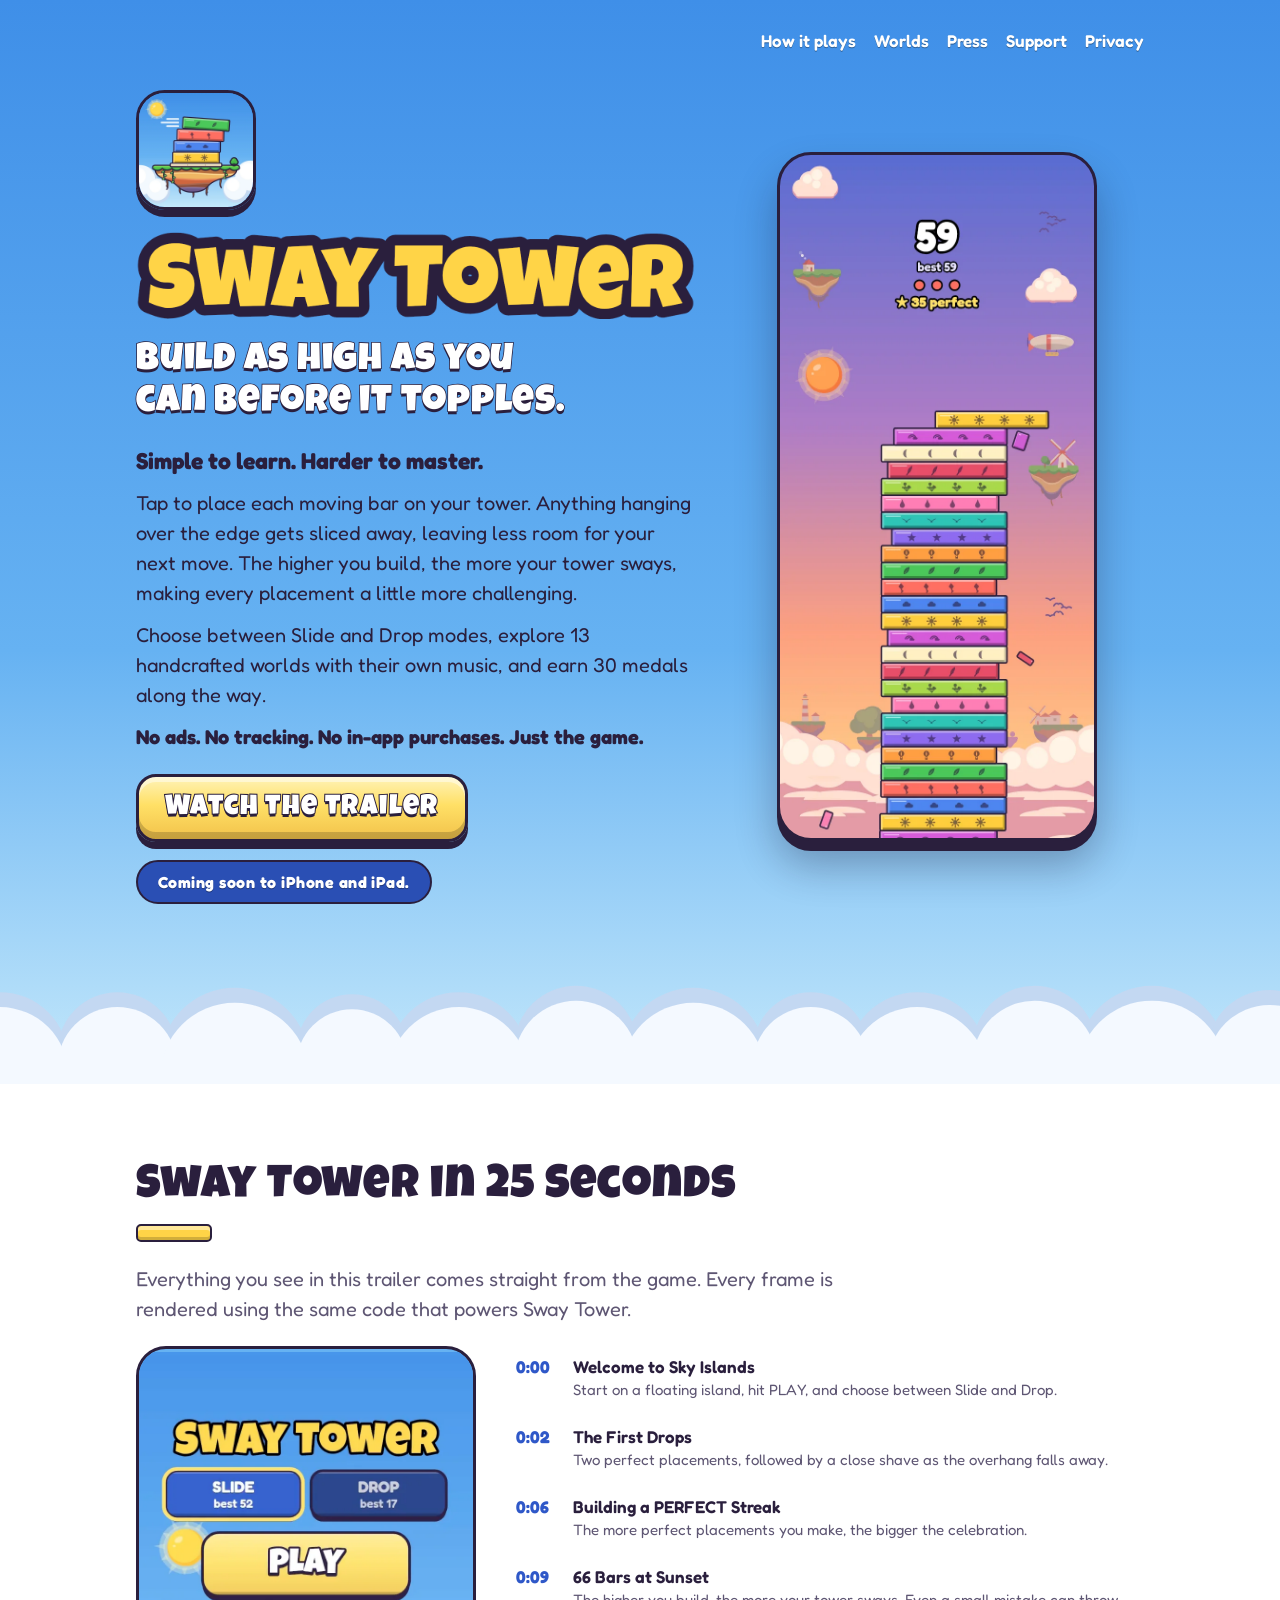
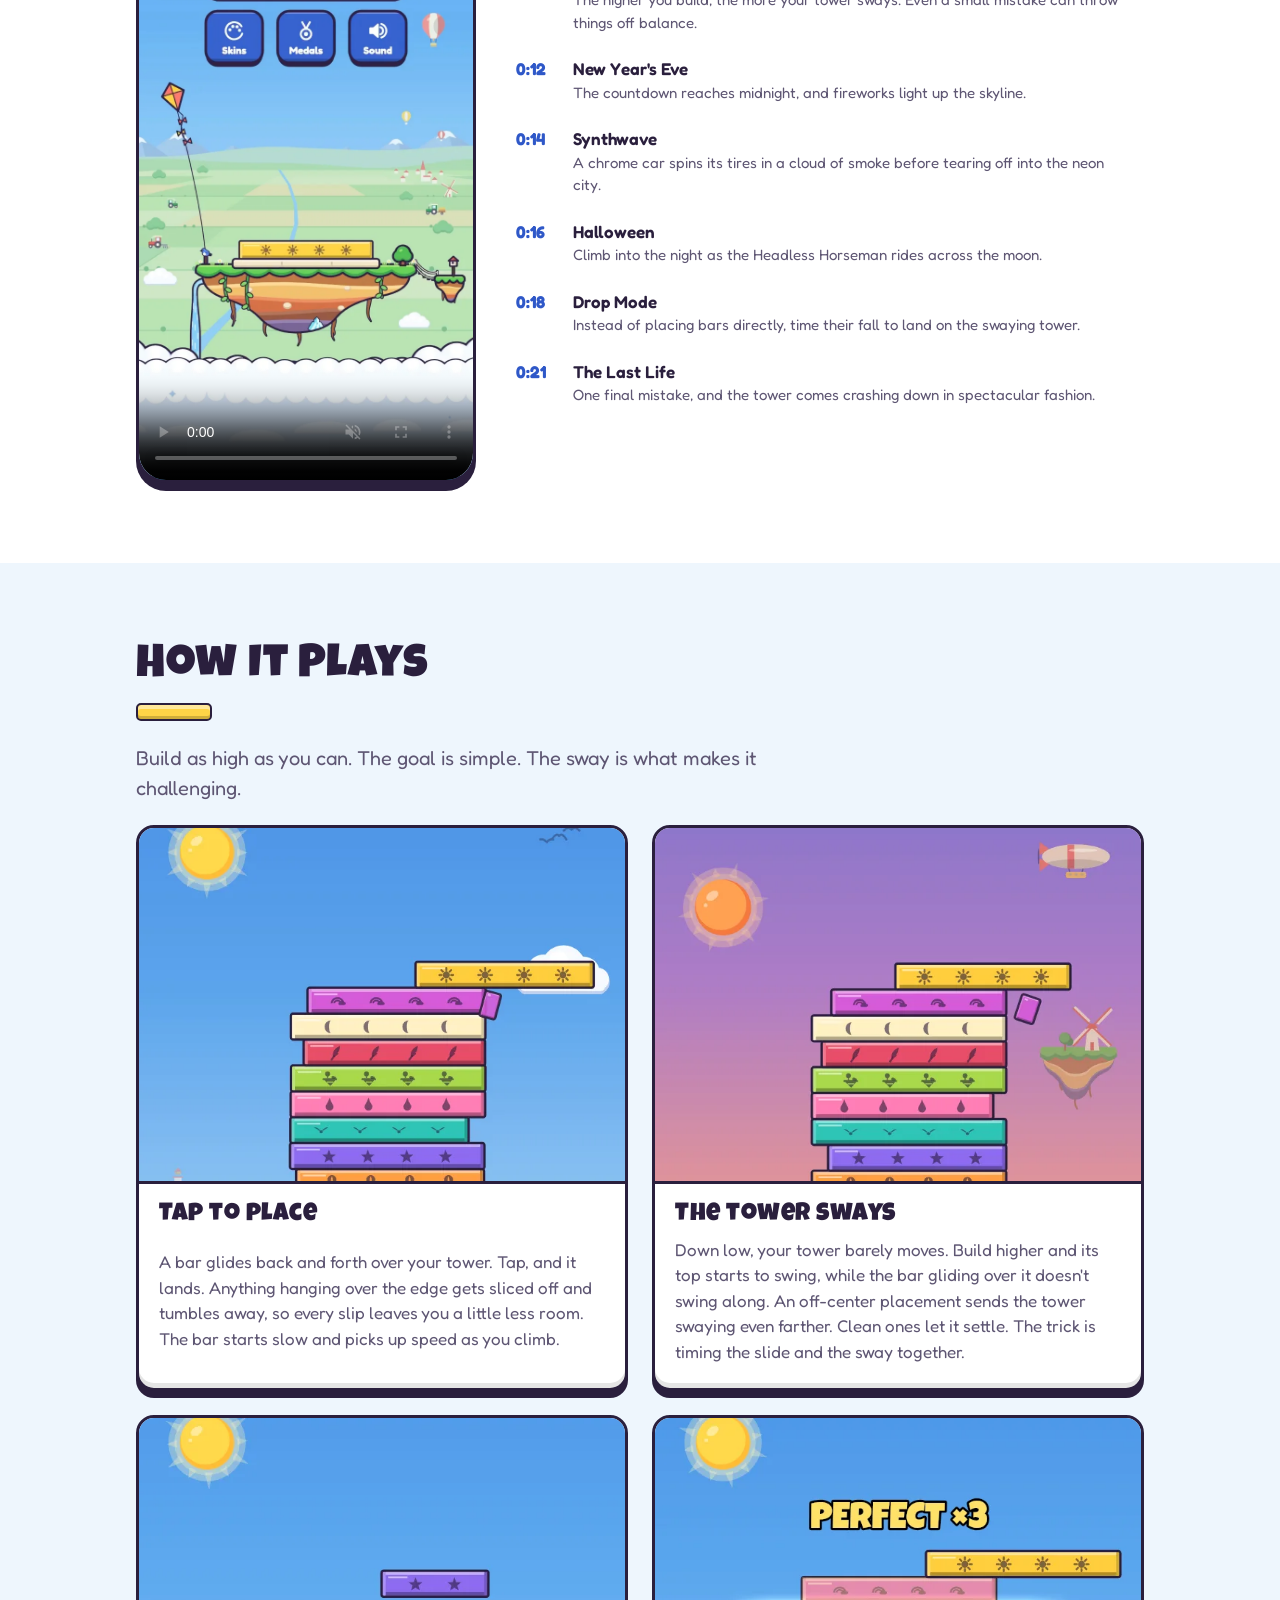
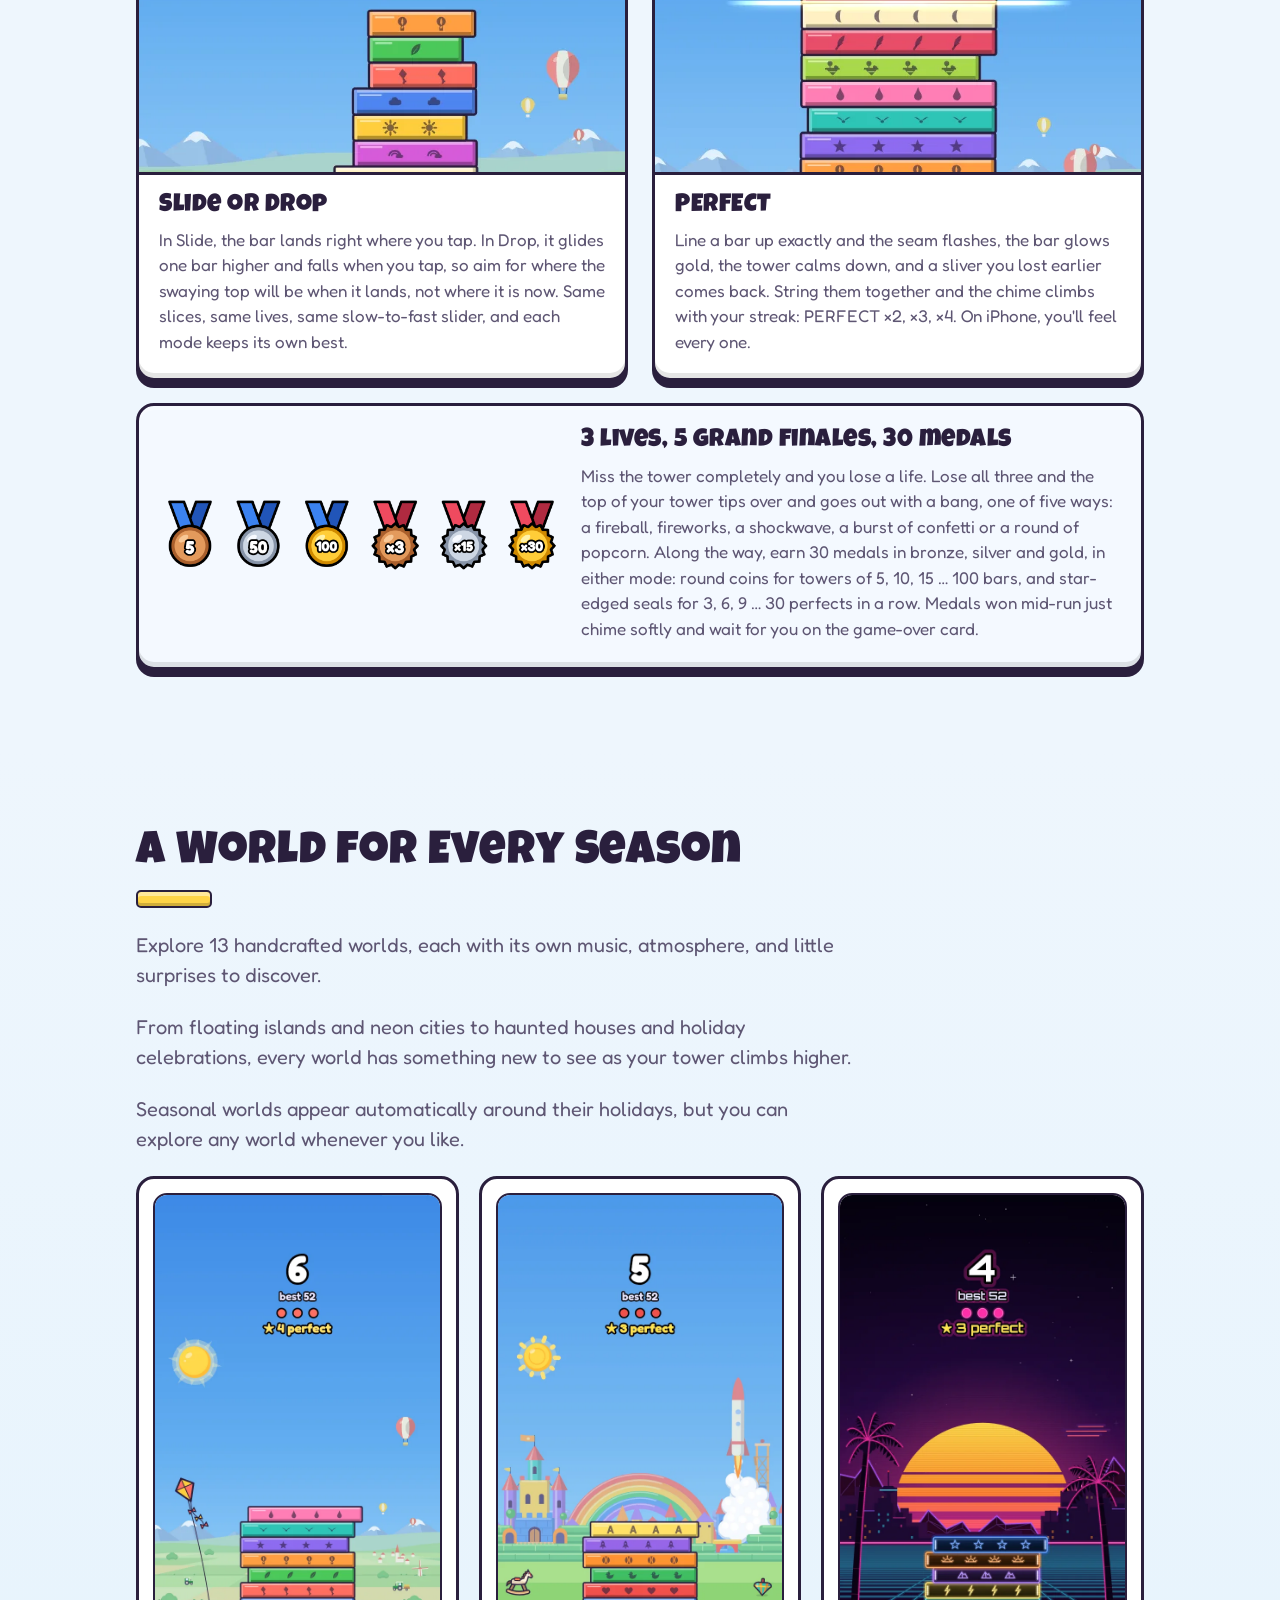
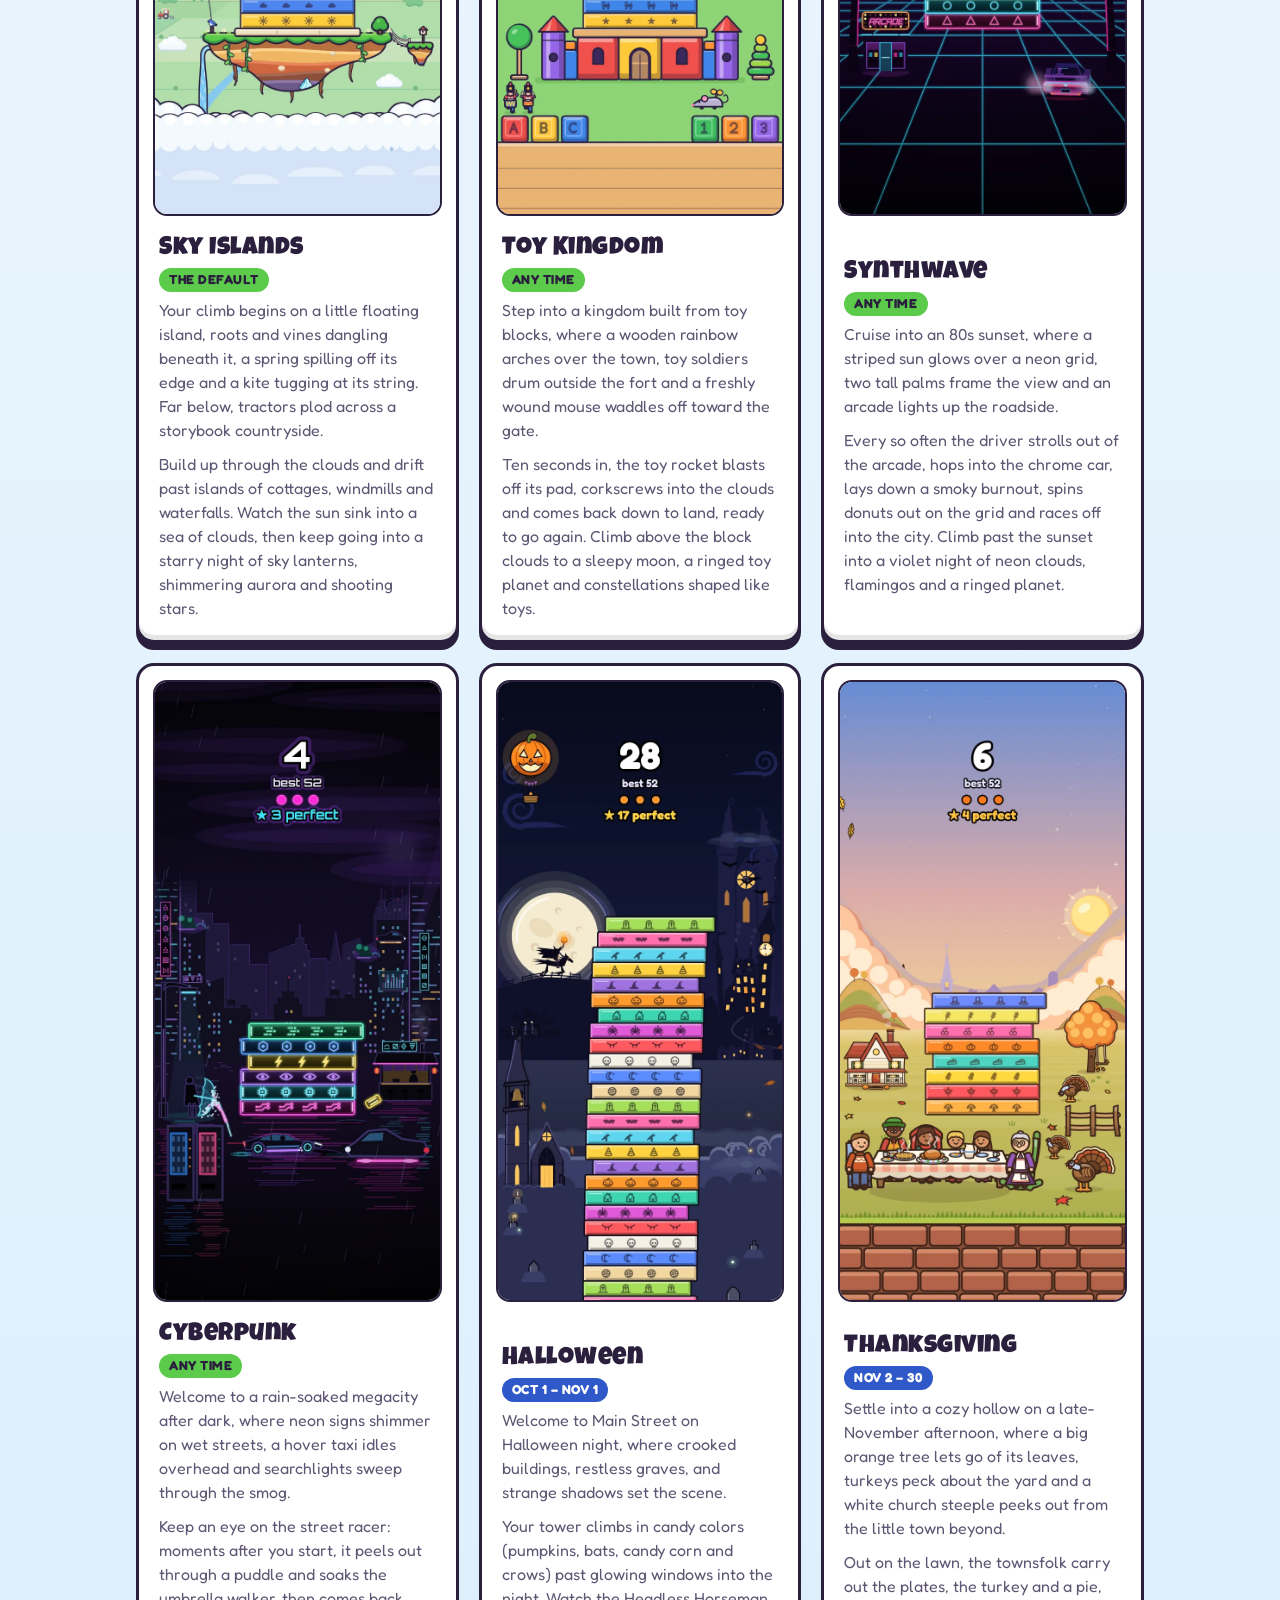
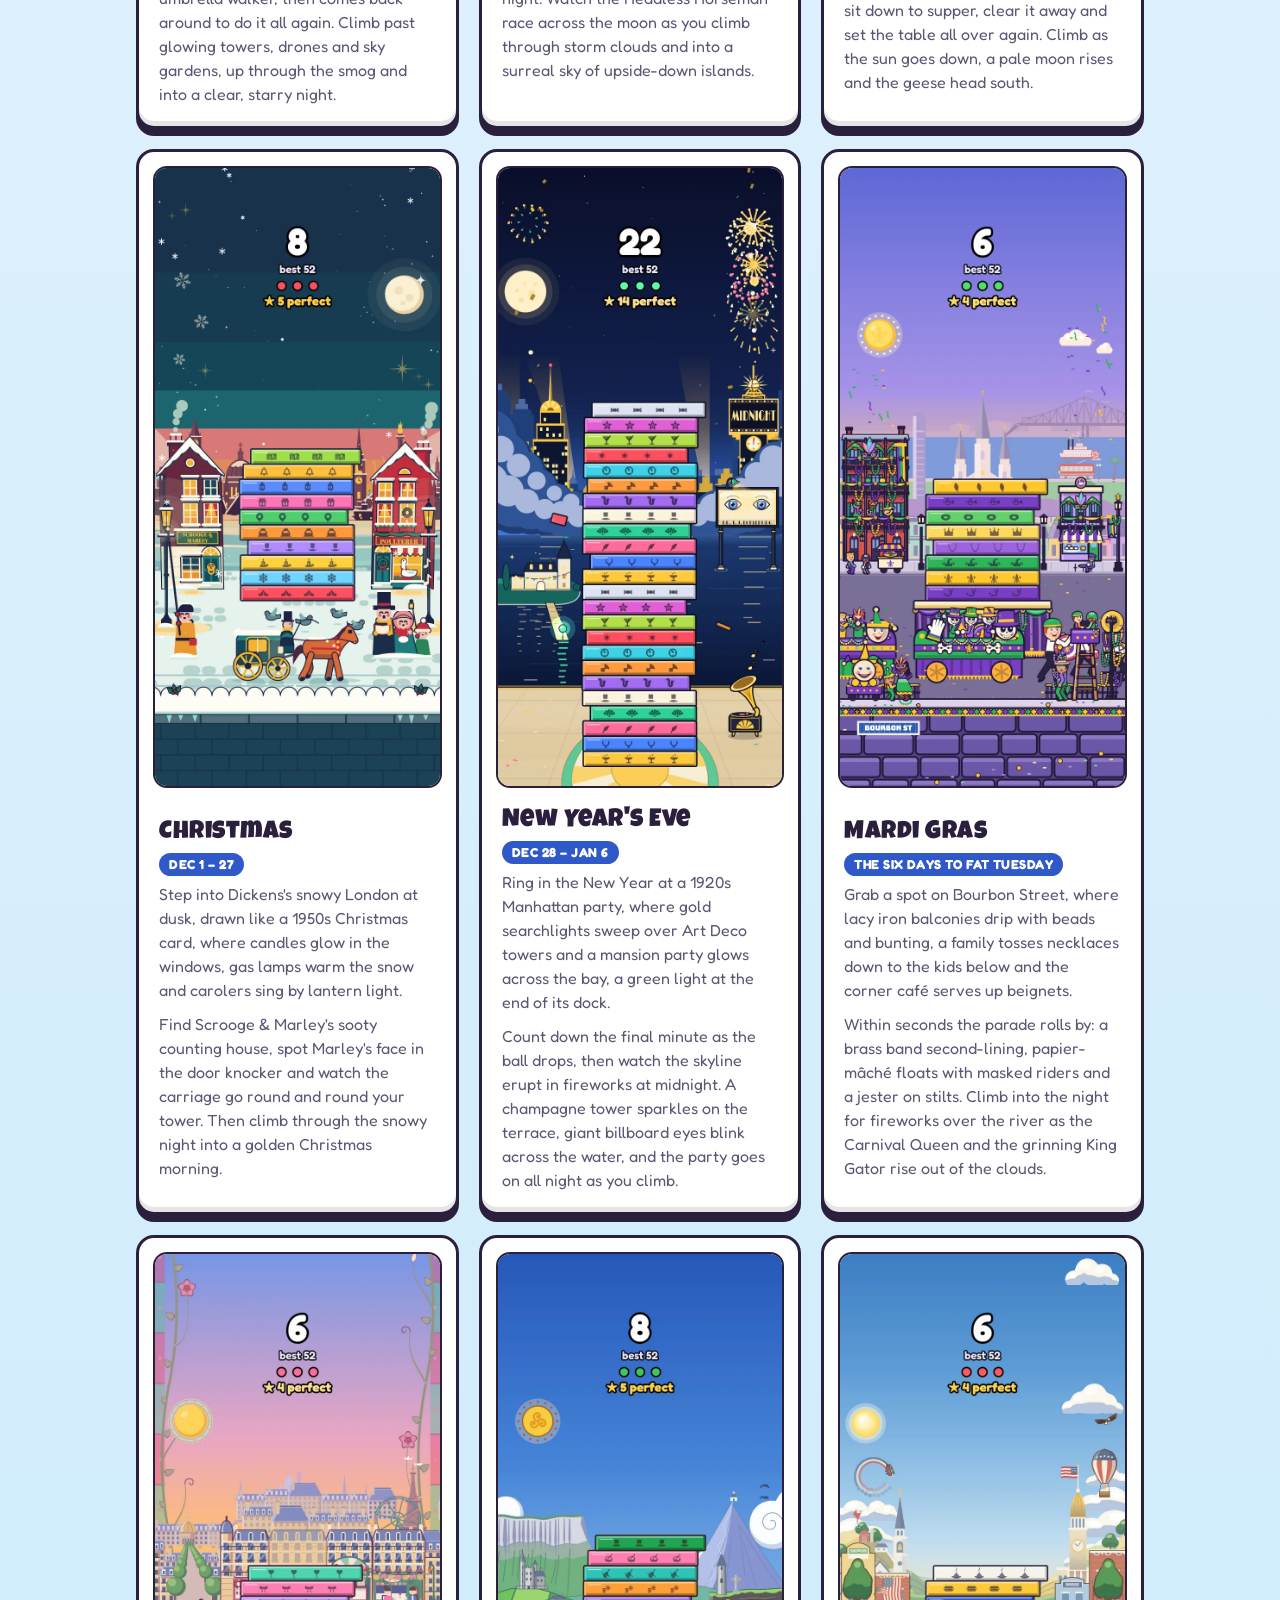
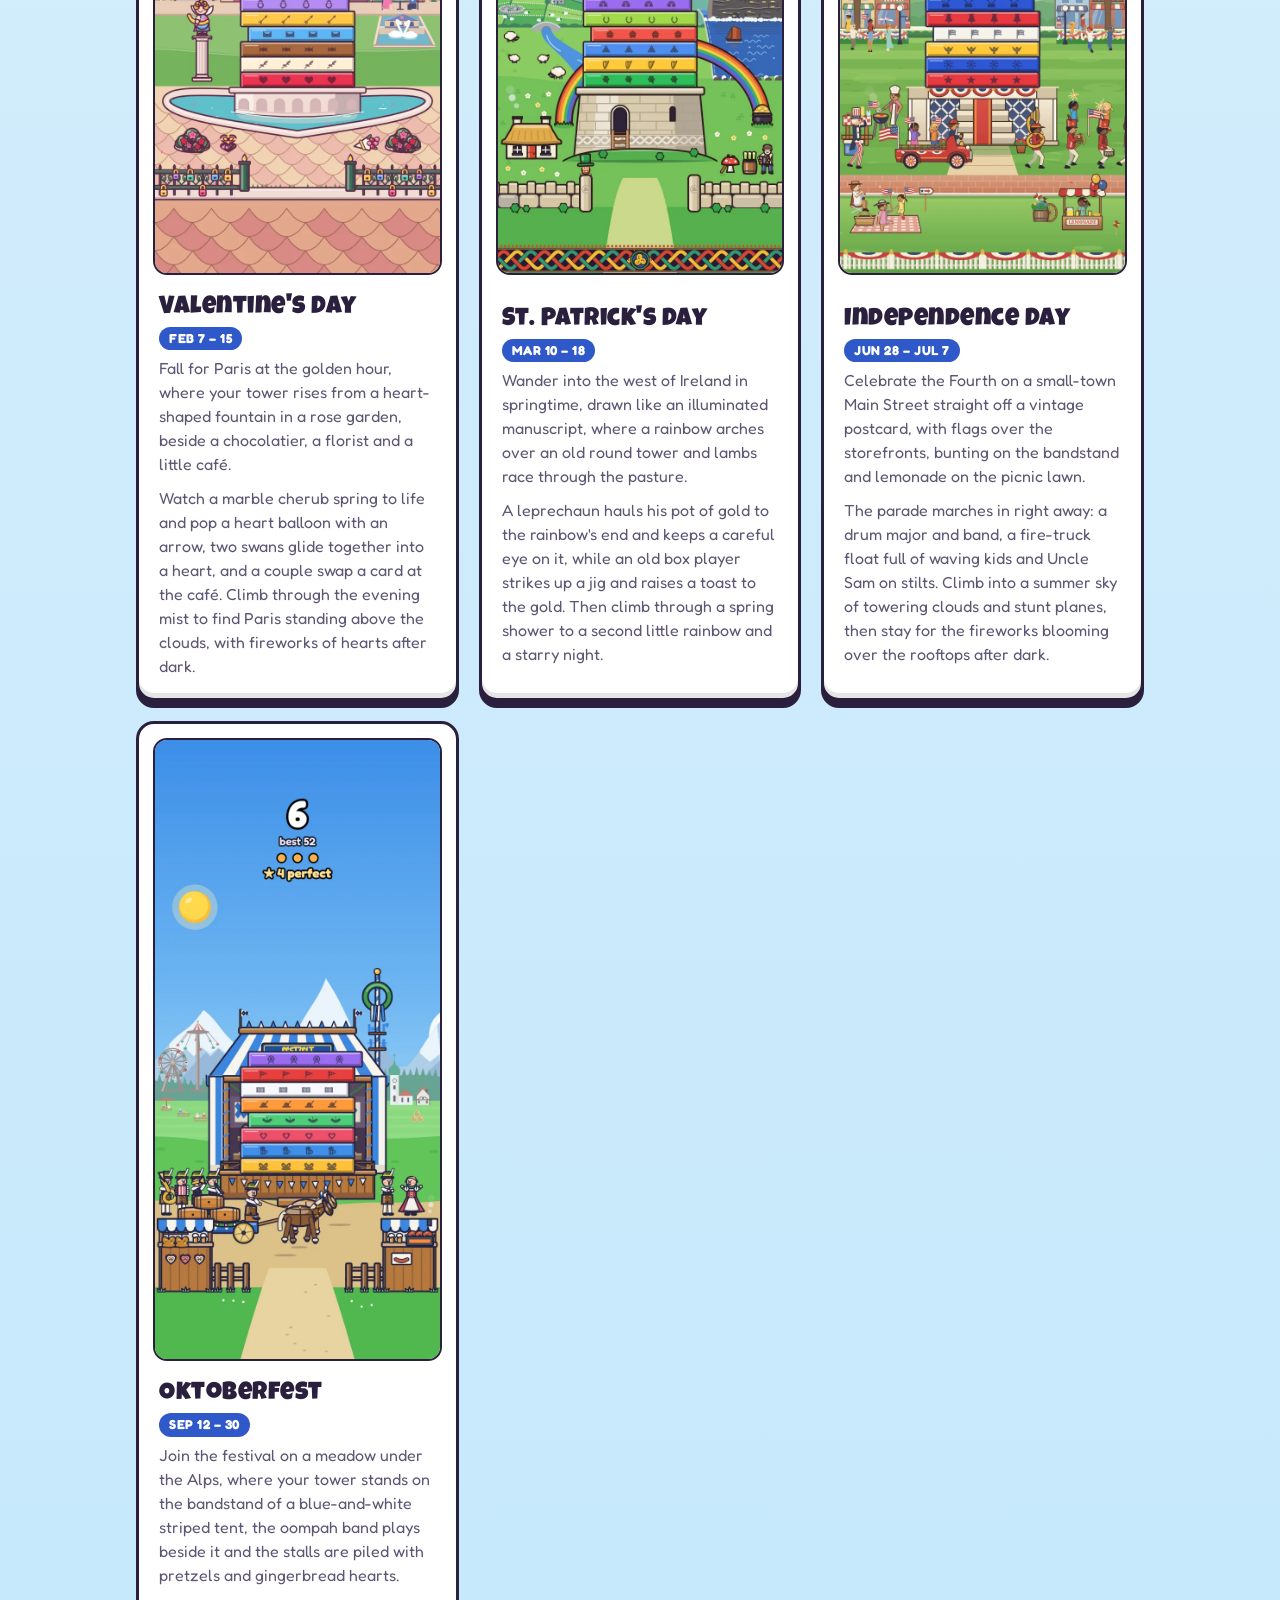
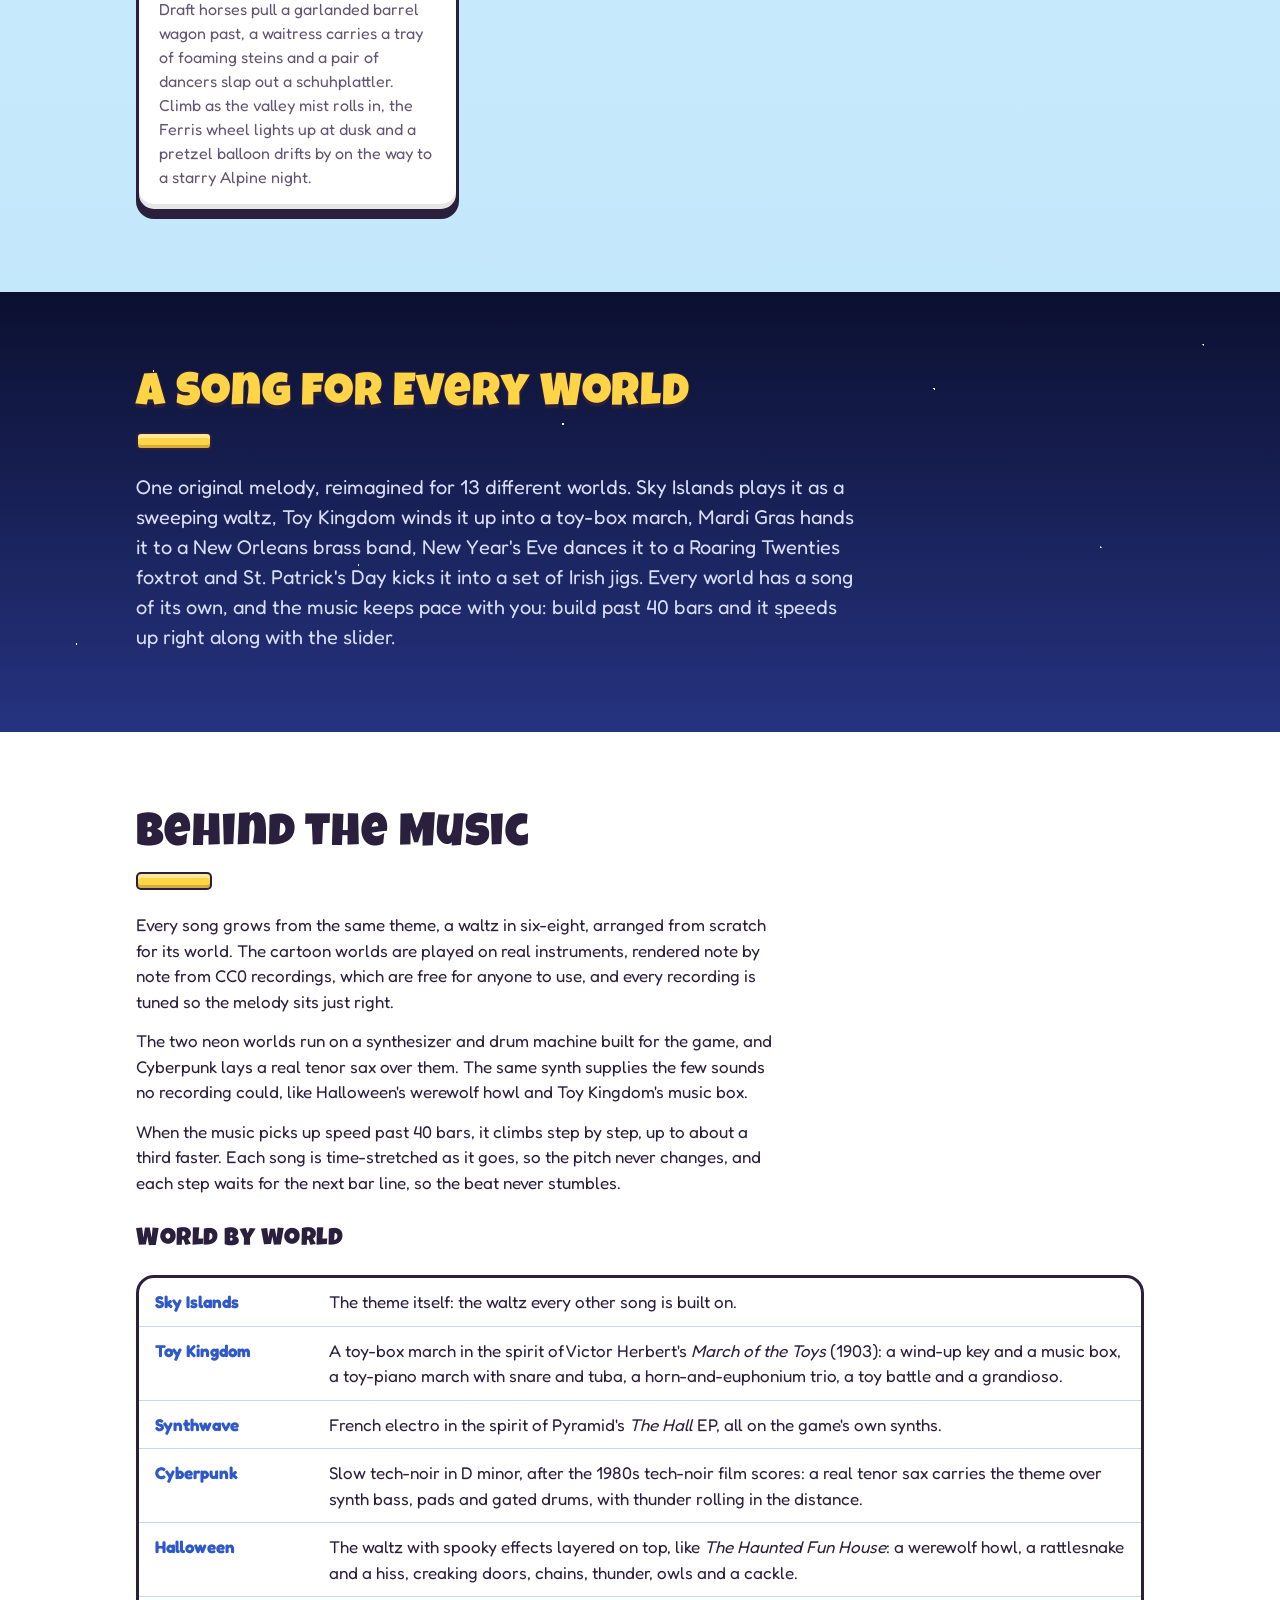
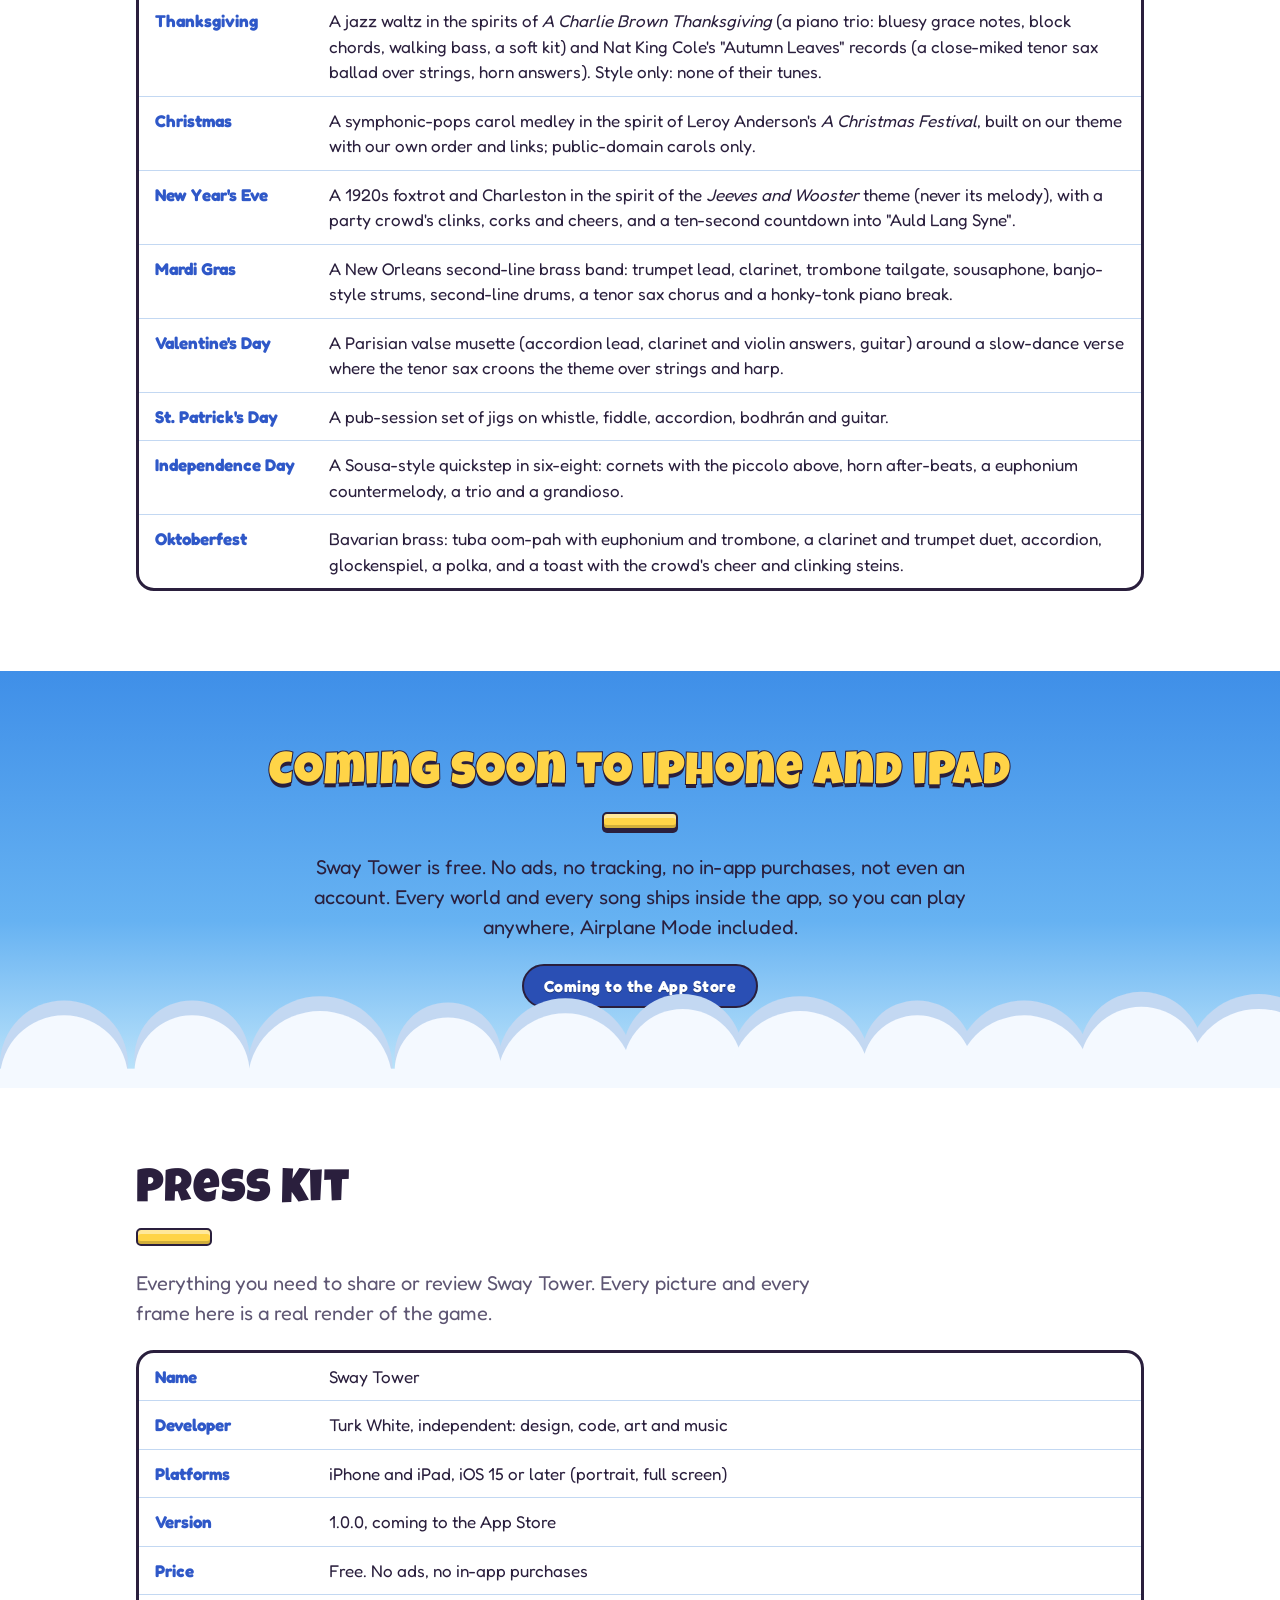
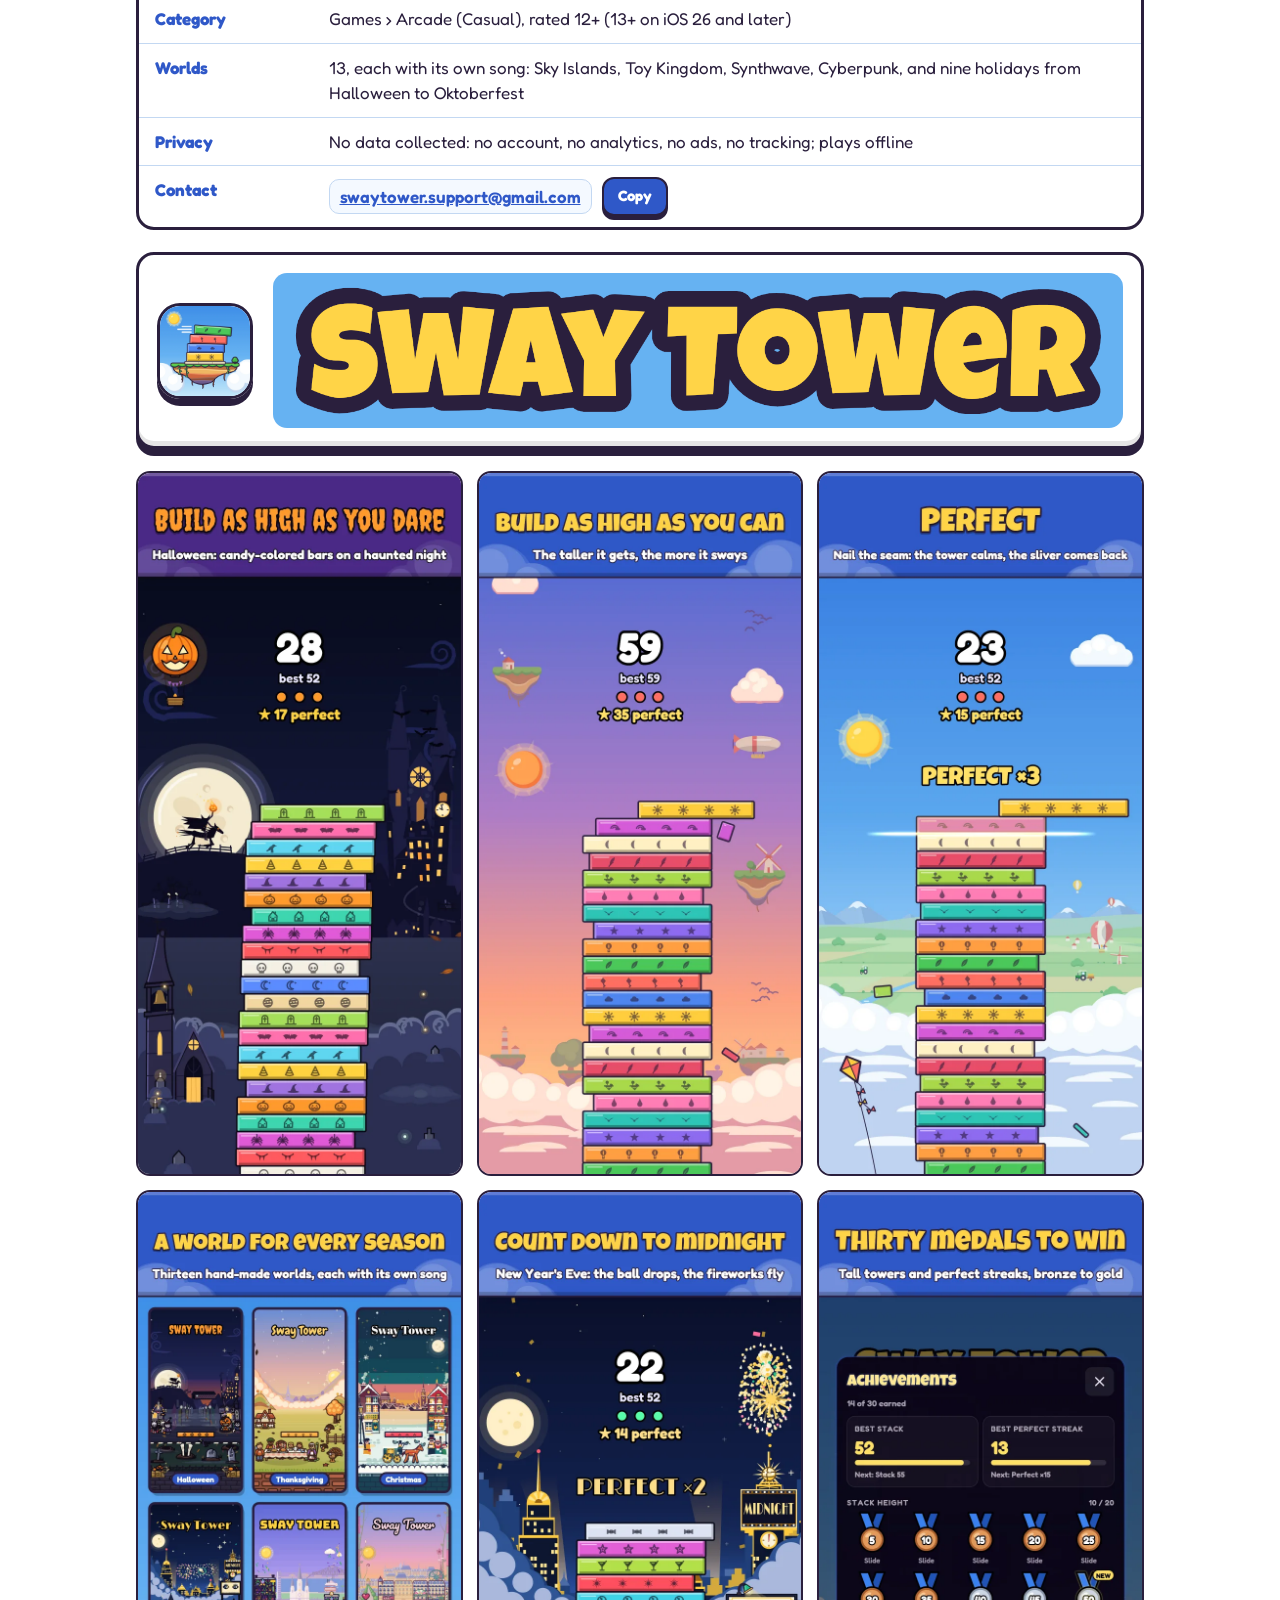
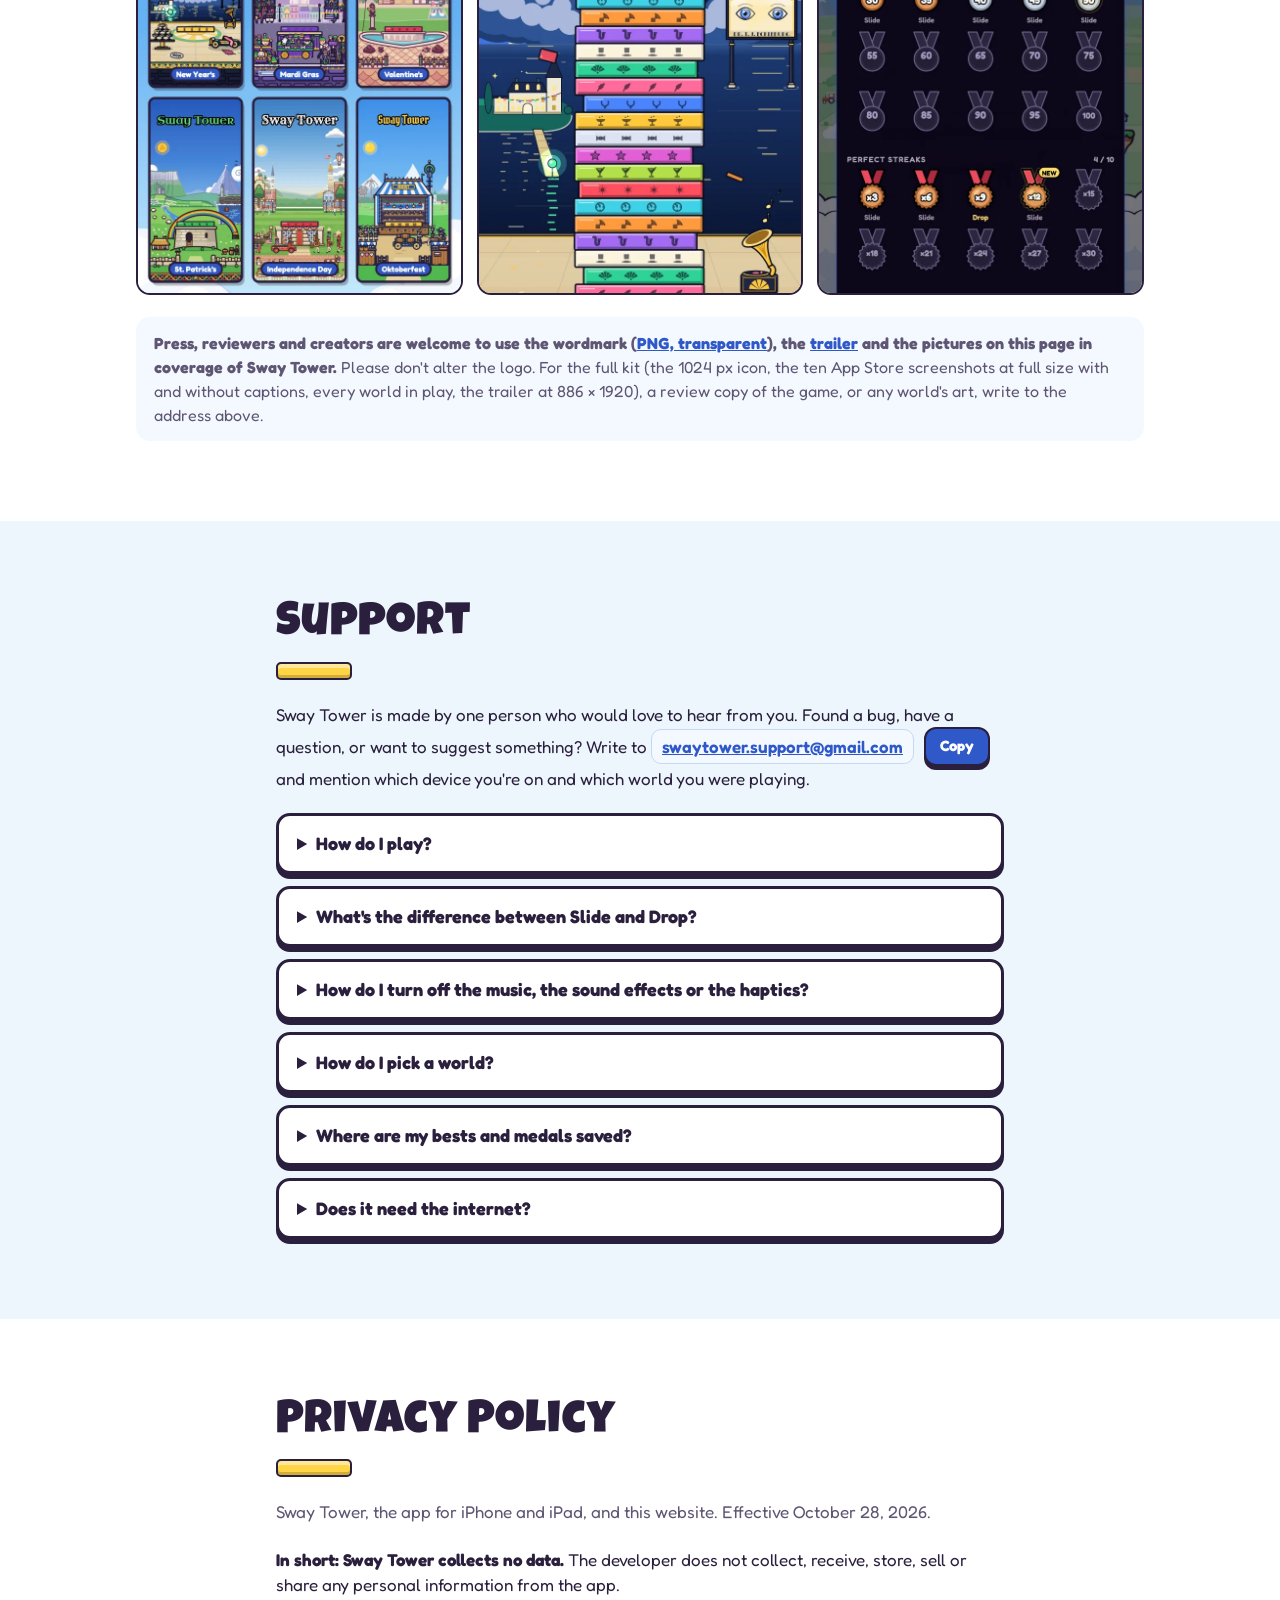
==== commit 044ea538: "Press kit: the art is for coverage of the game" ====
--- a/index.html
+++ b/index.html
@@ -709,7 +709,7 @@
       <img src="assets/shots/06-newyear.webp" alt="App Store screenshot: Count down to midnight" width="660" height="1434" loading="lazy" decoding="async">
       <img src="assets/shots/10-medals.webp" alt="App Store screenshot: Thirty medals to win, the Achievements screen" width="660" height="1434" loading="lazy" decoding="async">
     </div>
-    <p class="note">Help yourself to anything on this page: the wordmark (<a href="assets/logo.png">PNG, transparent</a>), the <a href="assets/trailer.mp4">trailer</a> and the pictures above. For the full kit (the 1024 px icon, the ten App Store screenshots at full size with and without captions, every world in play, the trailer at 886 × 1920), a review build, or any world's art, write to the address above.</p>
+    <p class="note"><strong>Press, reviewers and creators are welcome to use the wordmark (<a href="assets/logo.png">PNG, transparent</a>), the <a href="assets/trailer.mp4">trailer</a> and the pictures on this page in coverage of Sway Tower.</strong> Please don't alter the logo. For the full kit (the 1024 px icon, the ten App Store screenshots at full size with and without captions, every world in play, the trailer at 886 × 1920), a review copy of the game, or any world's art, write to the address above.</p>
   </div>
 </section>
 
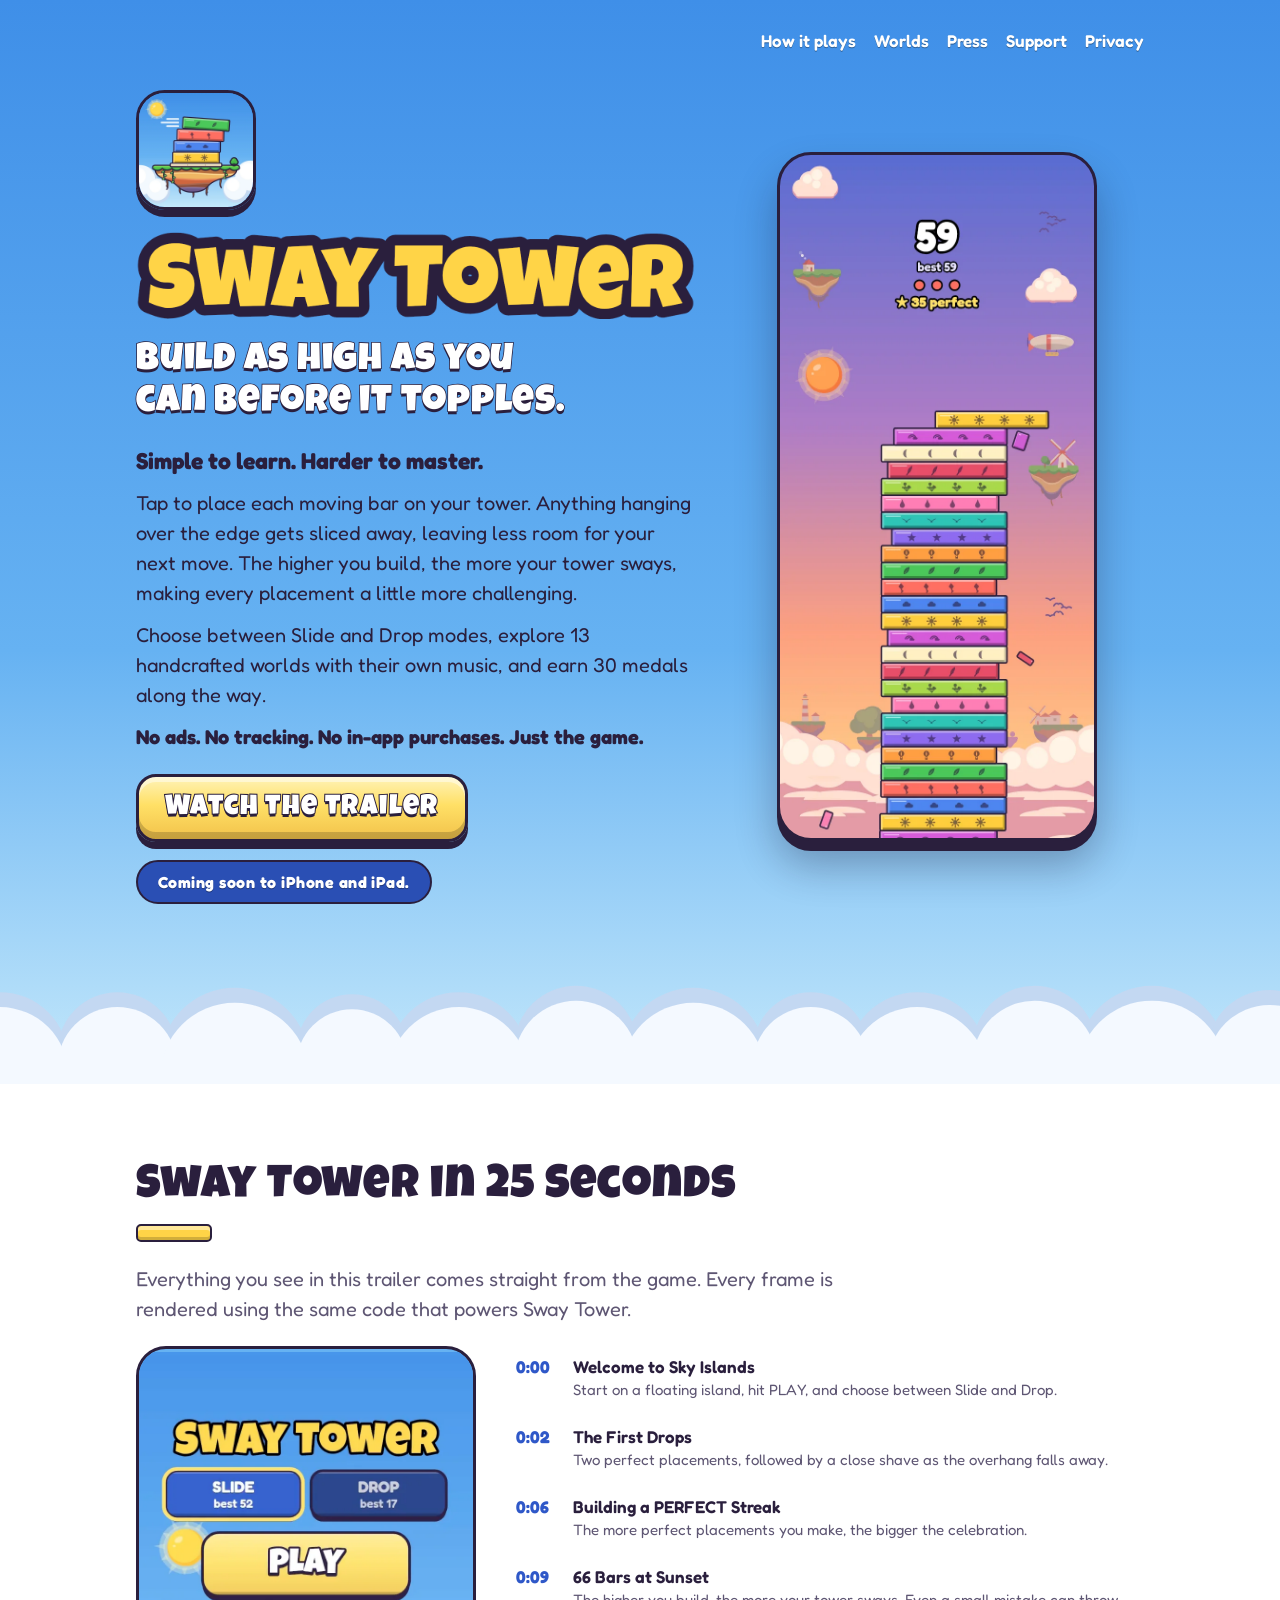
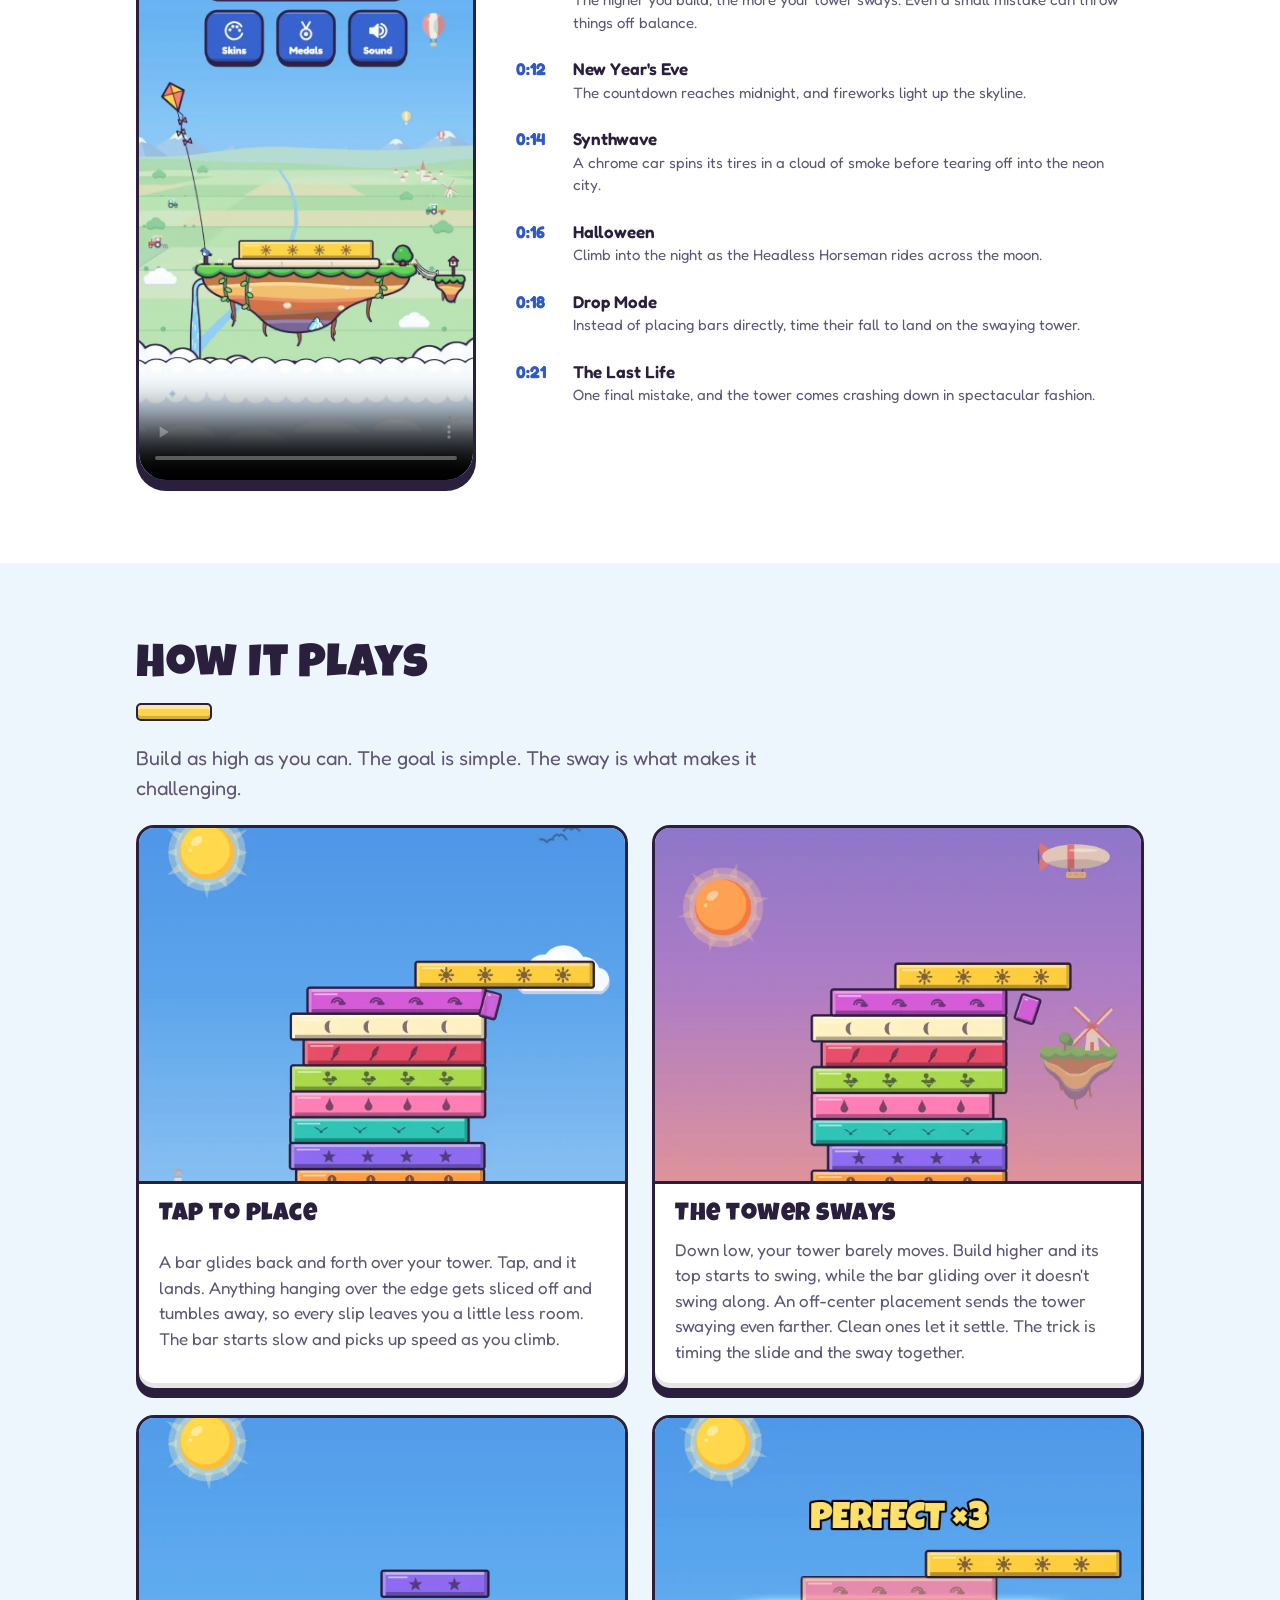
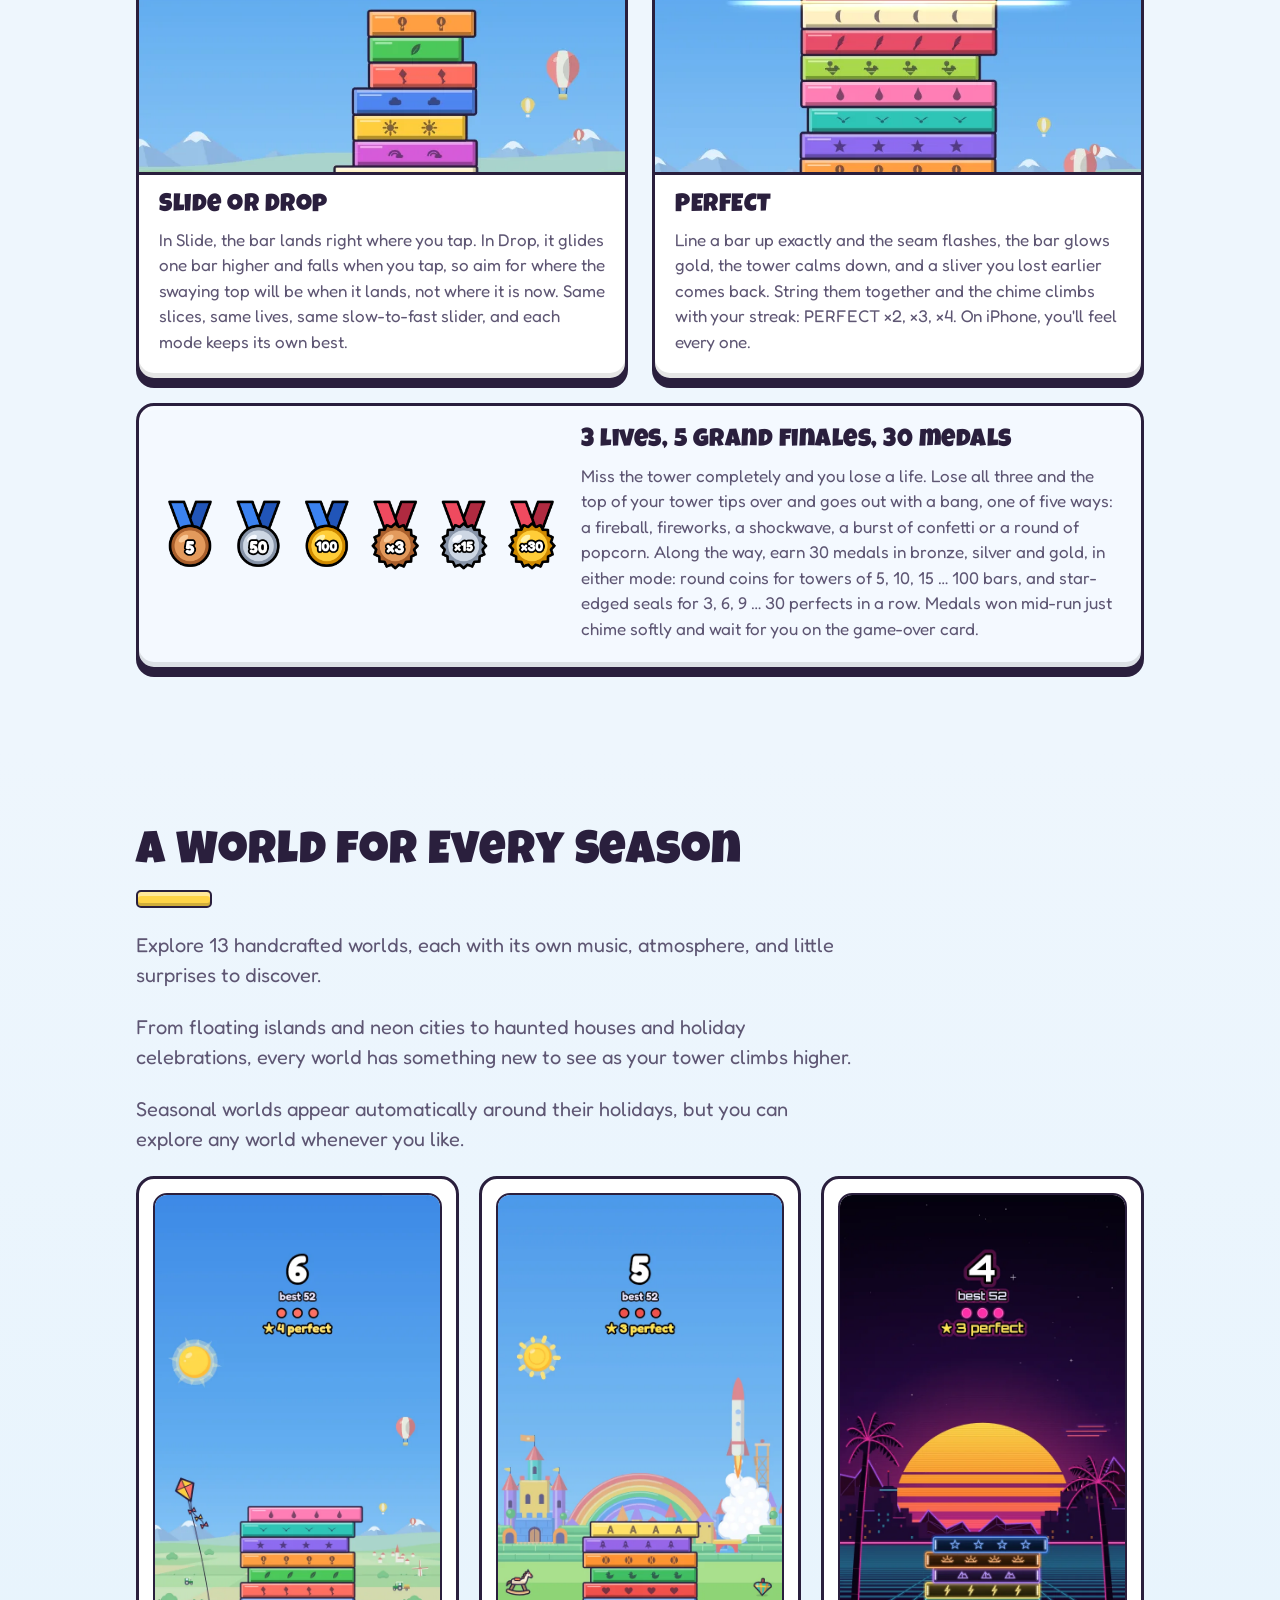
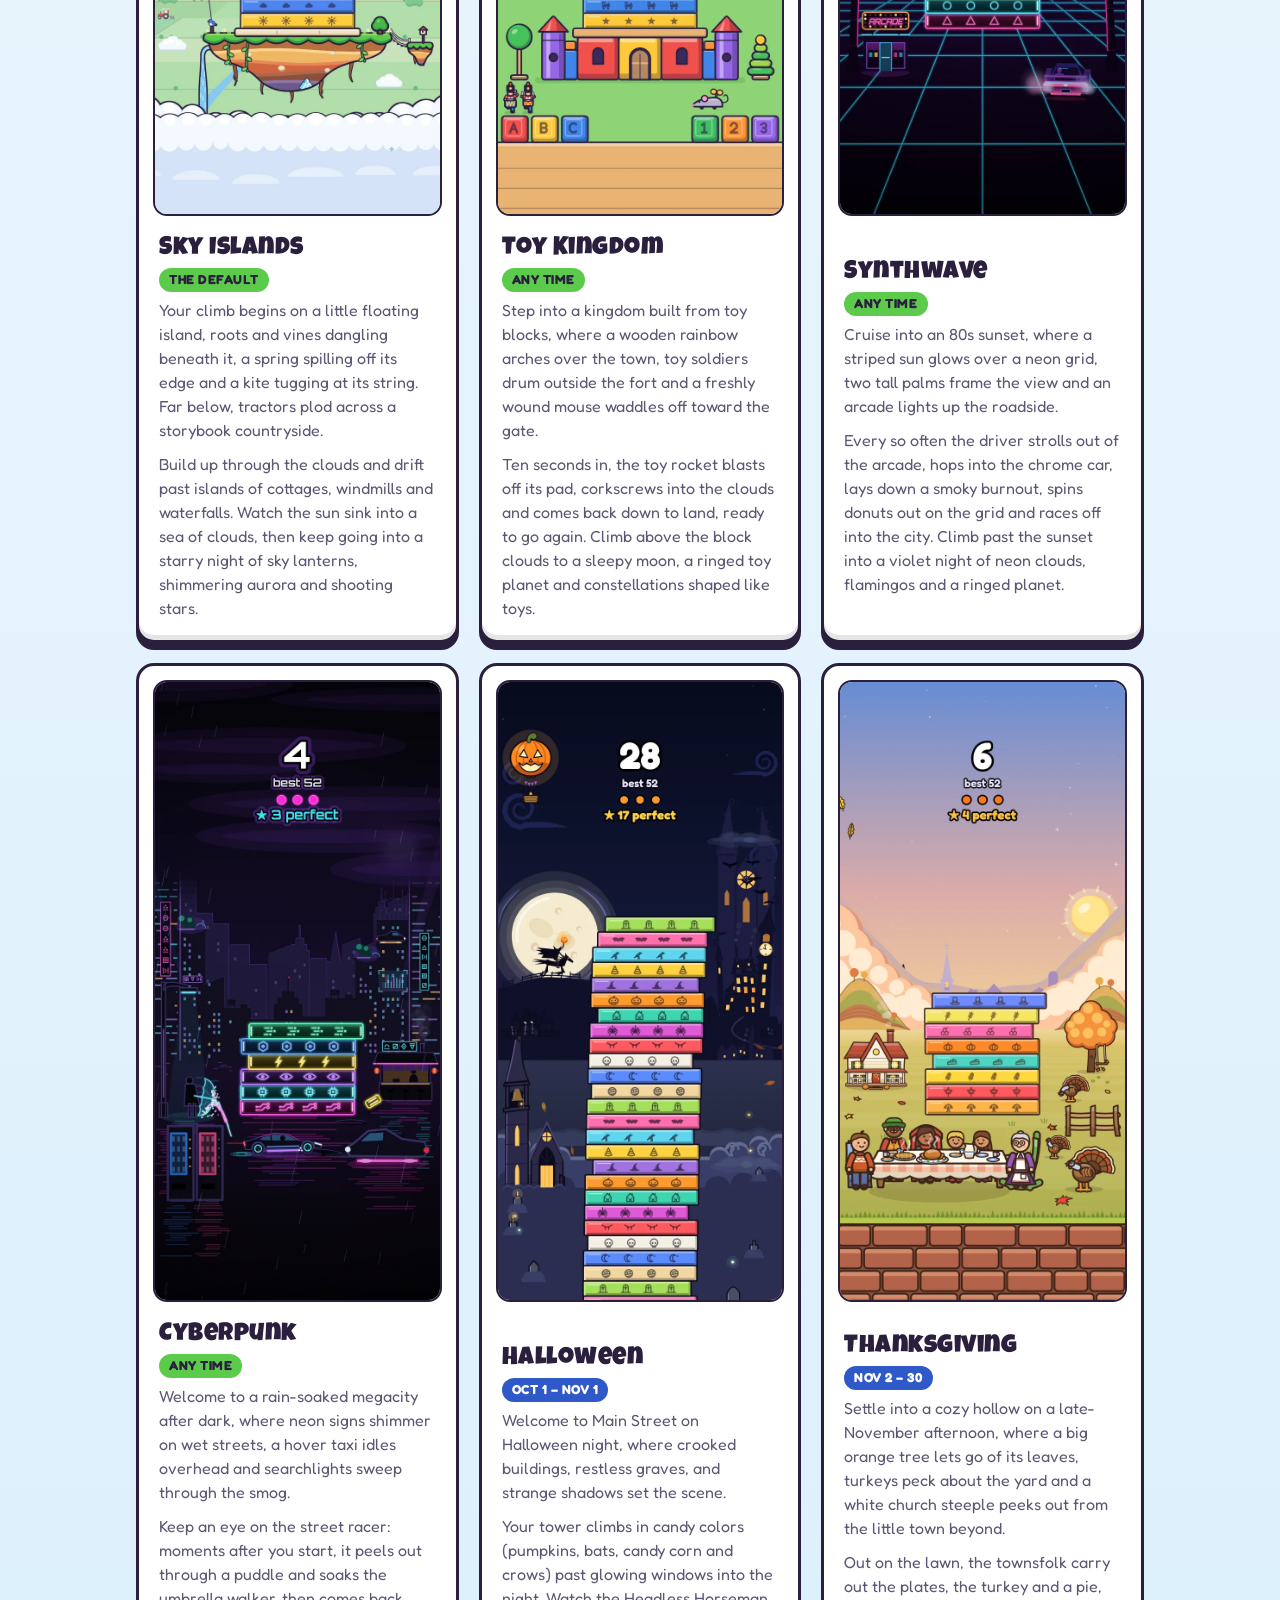
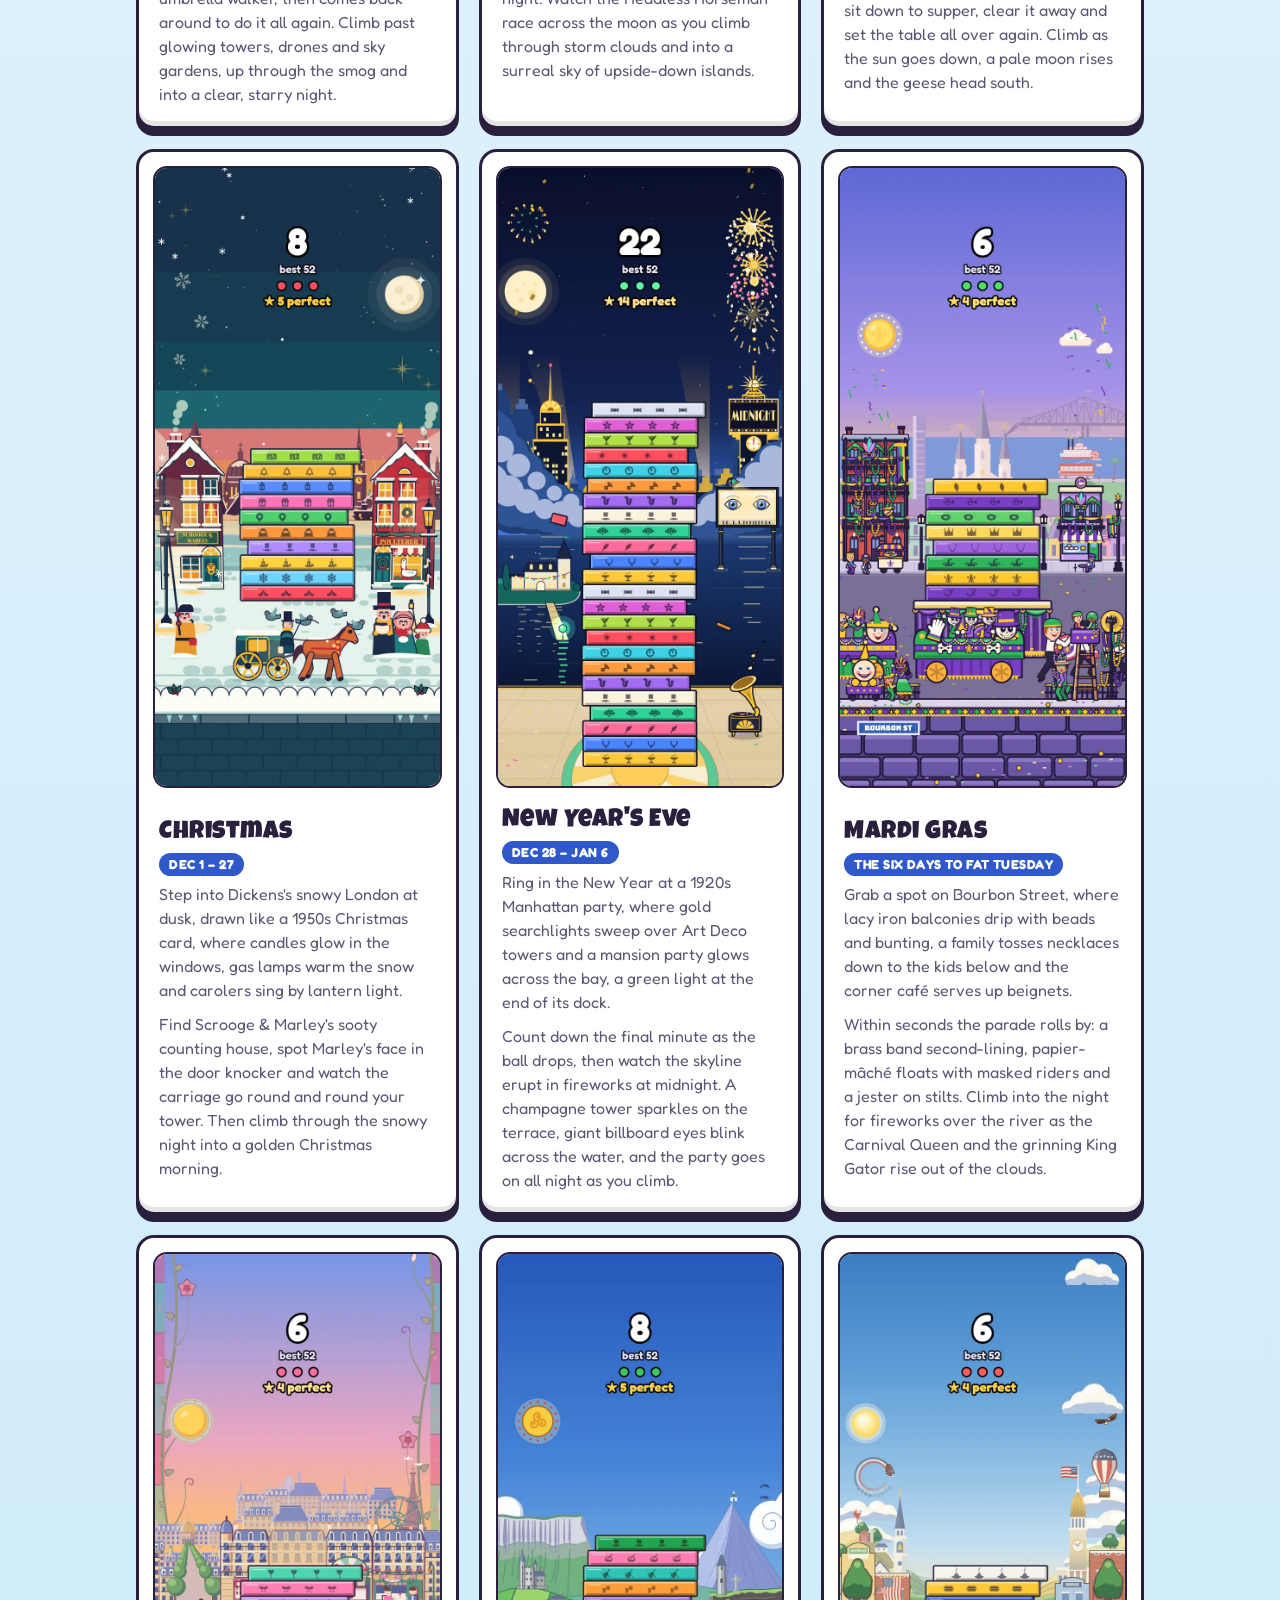
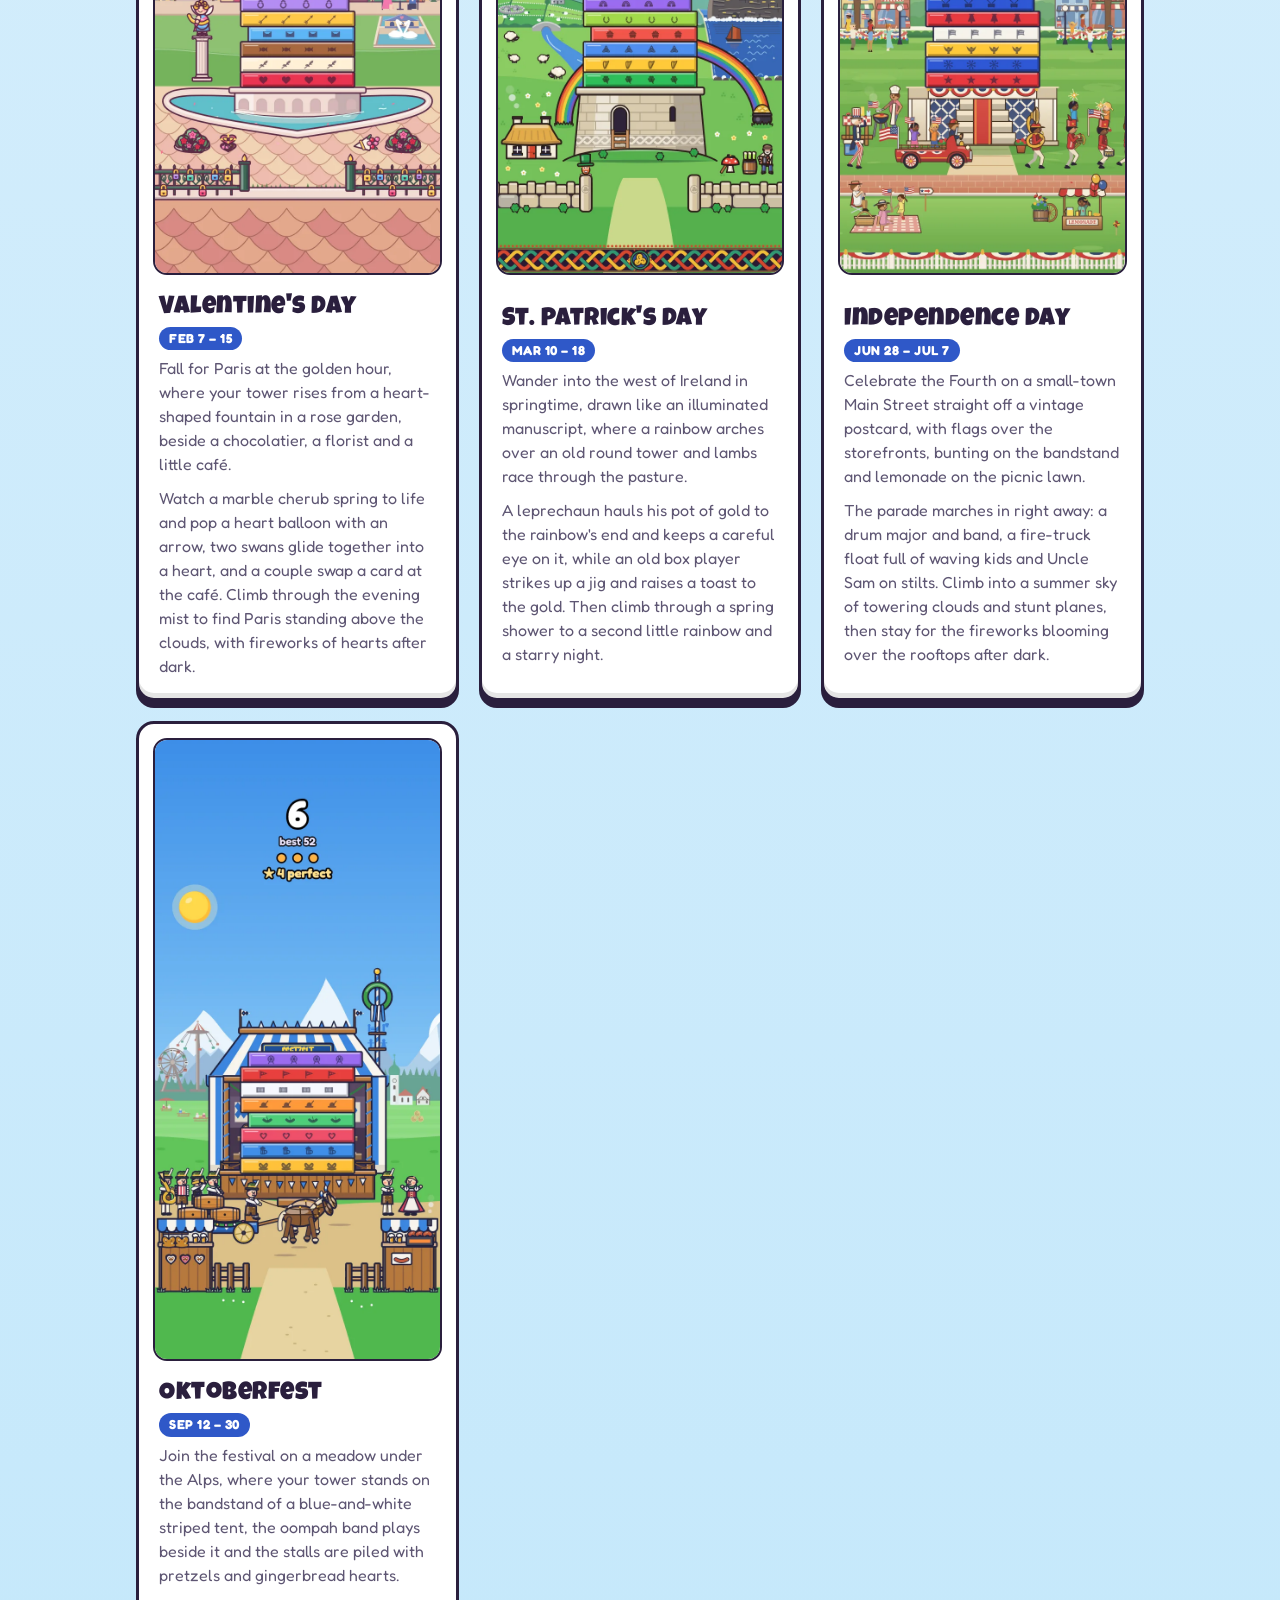
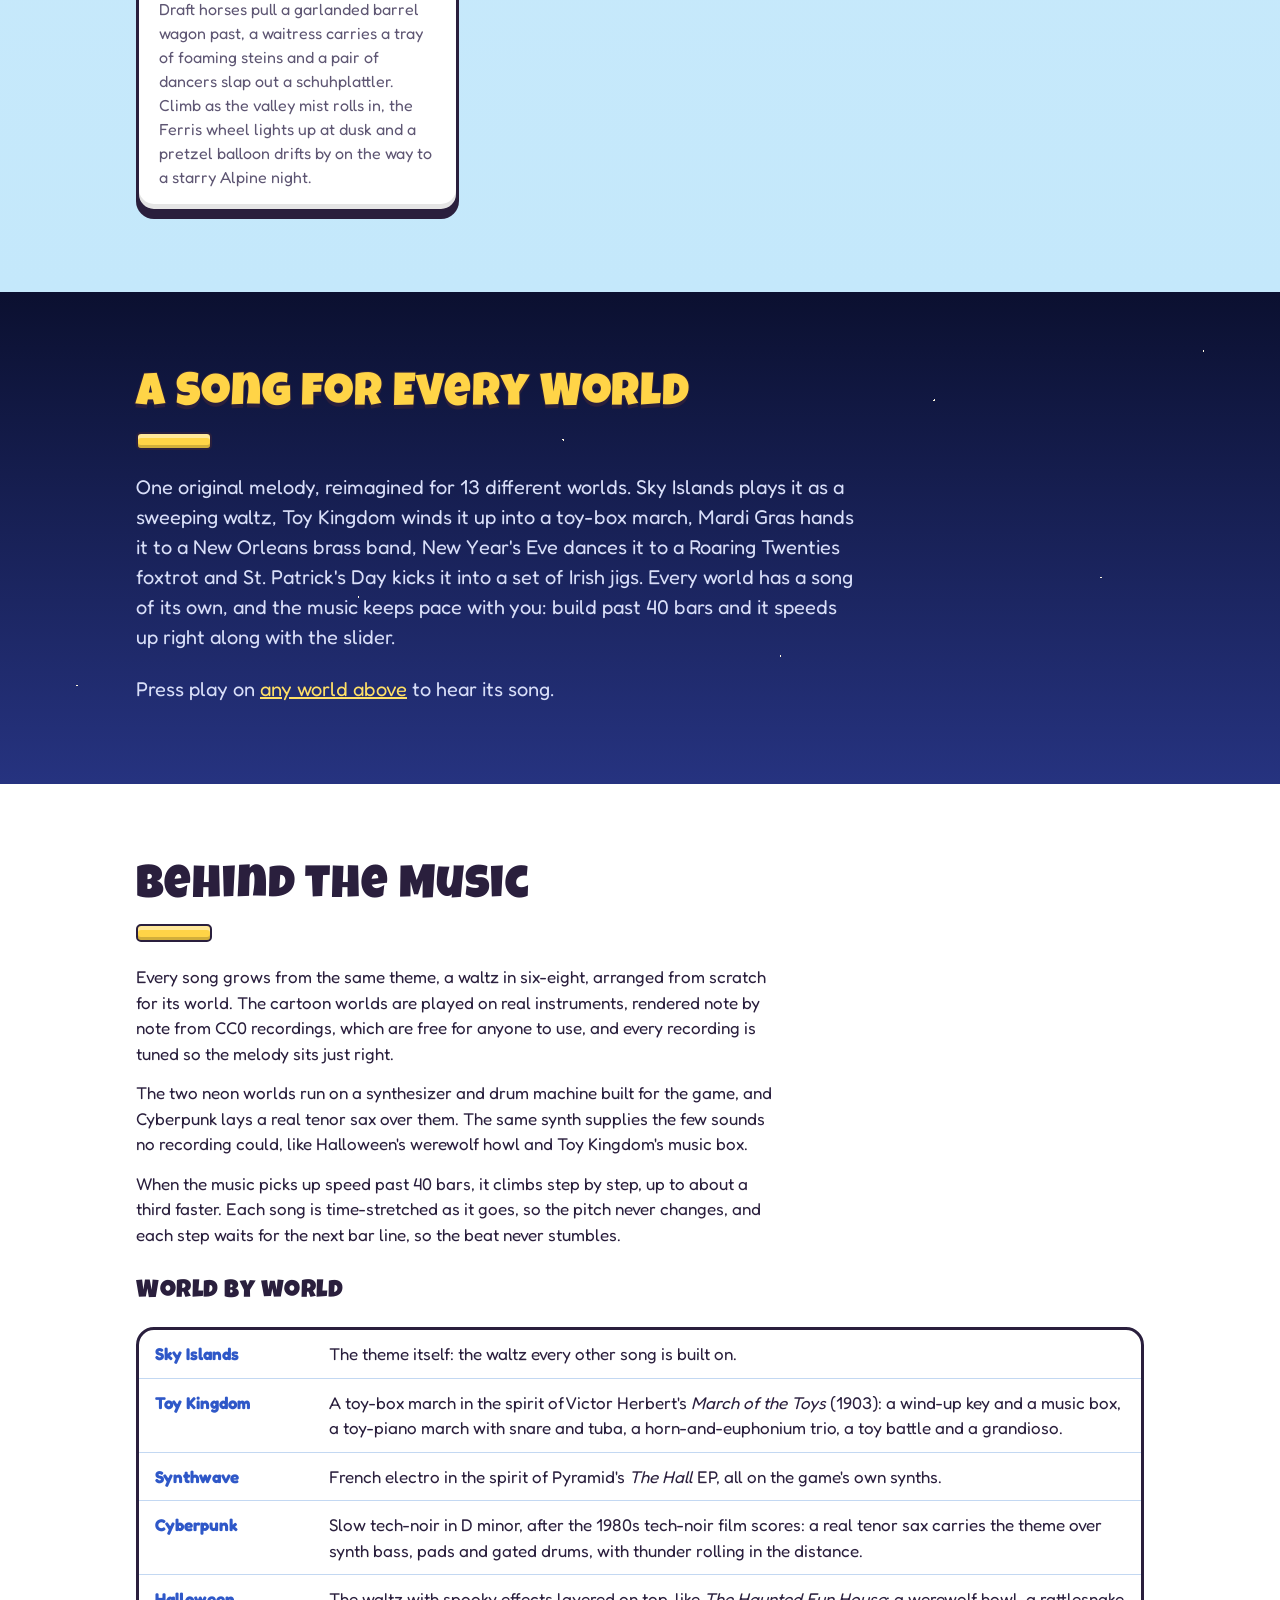
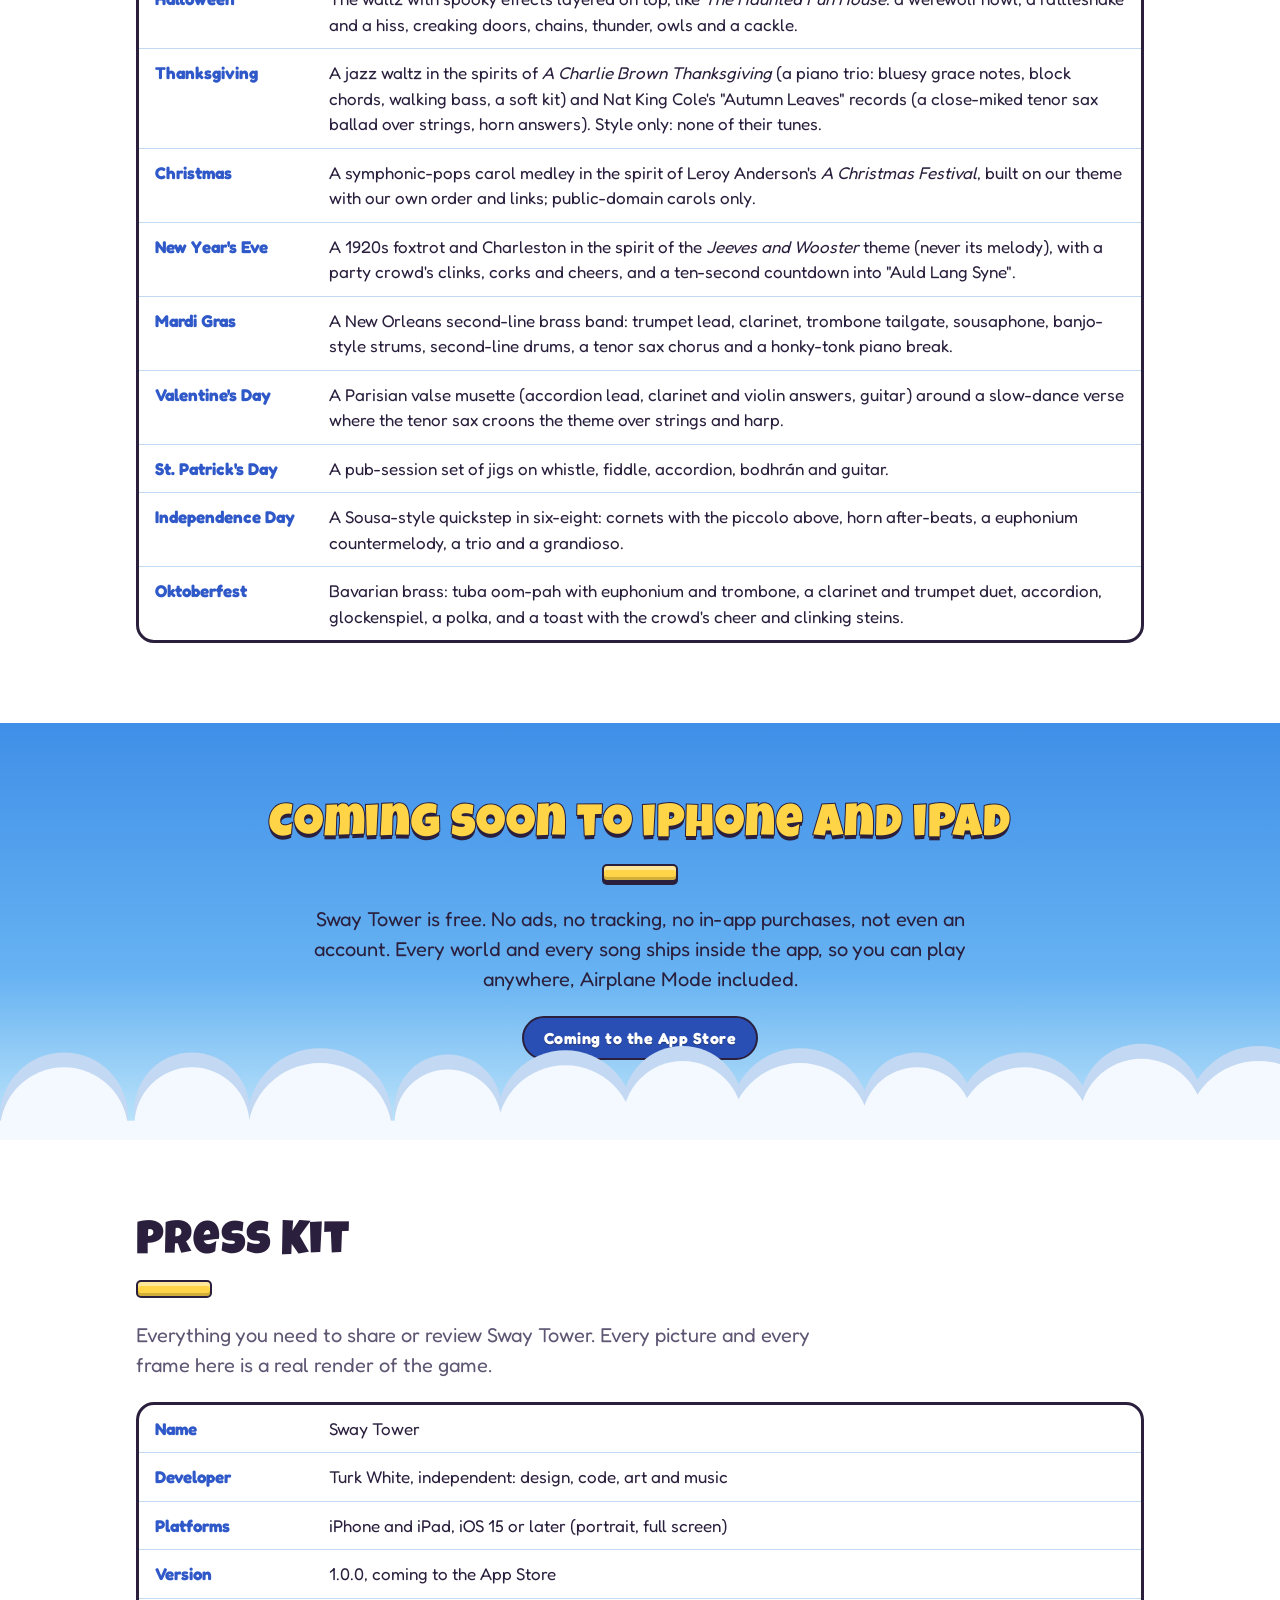
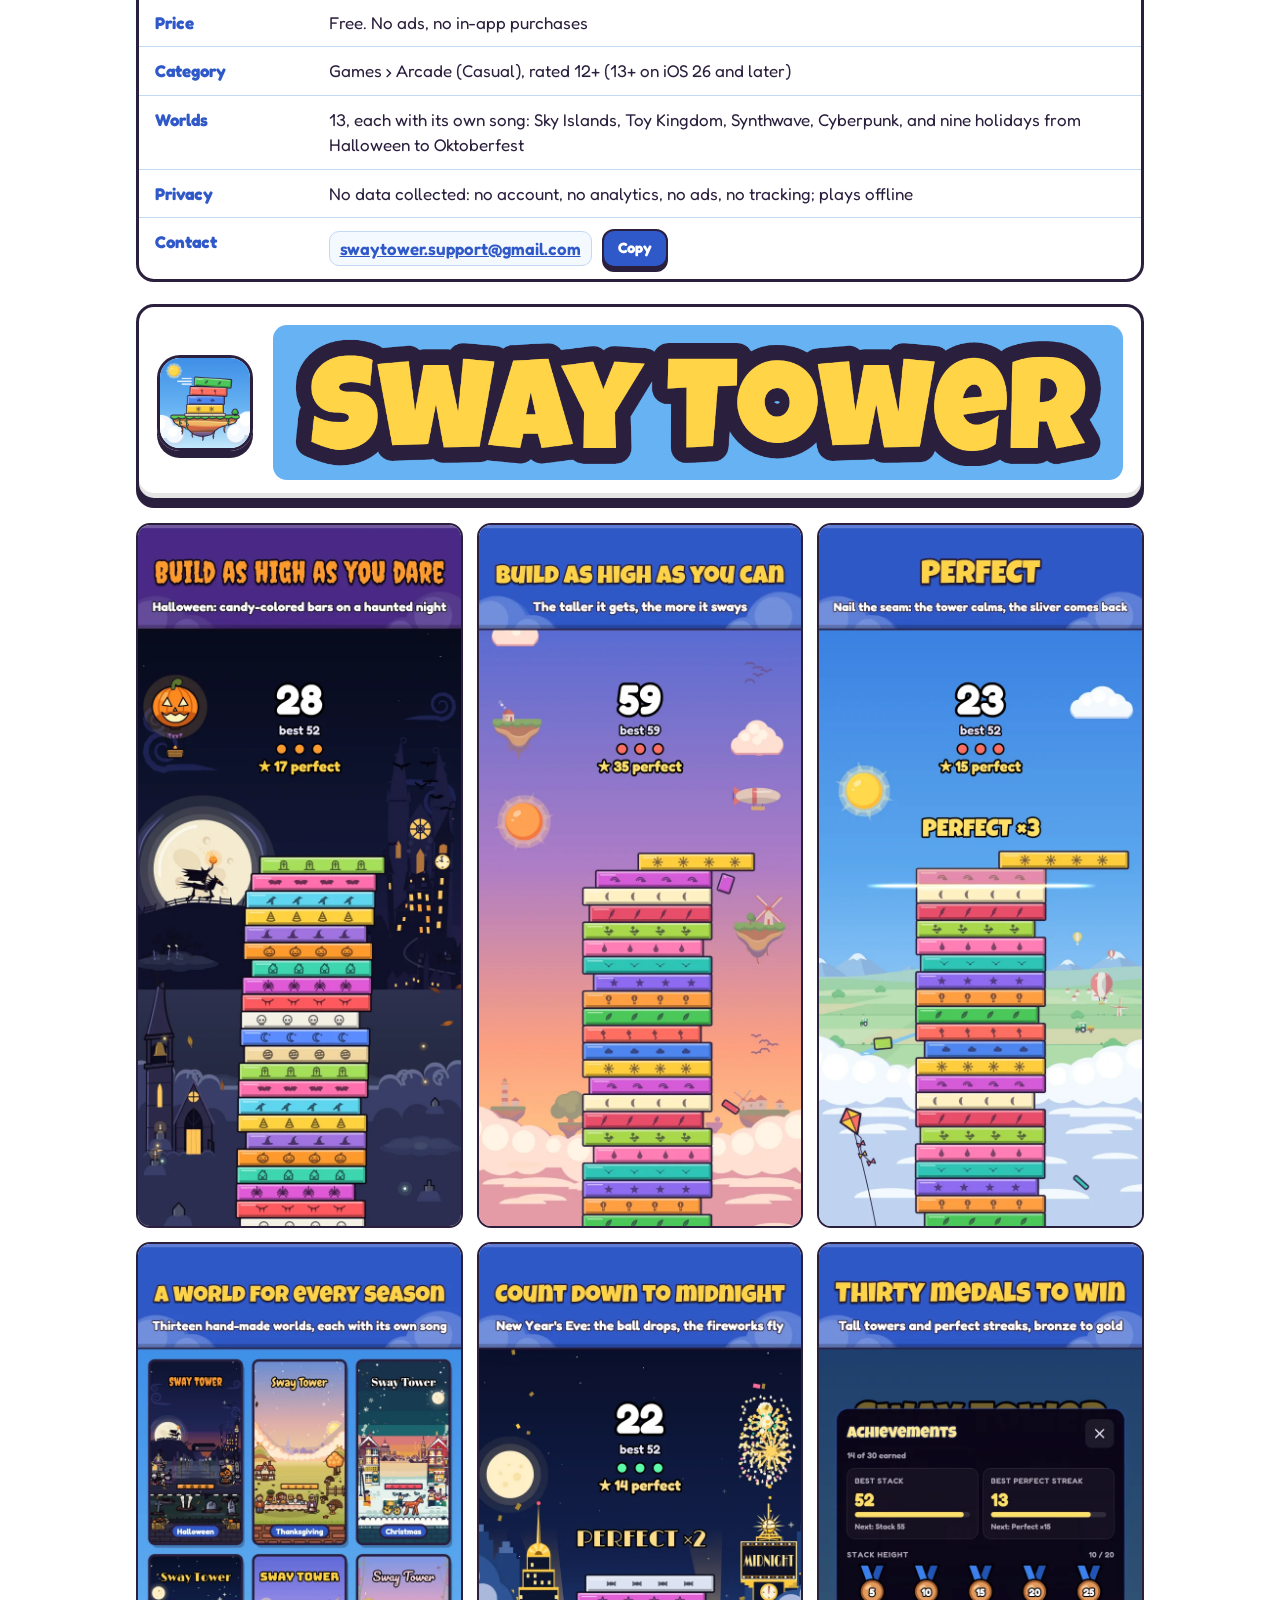
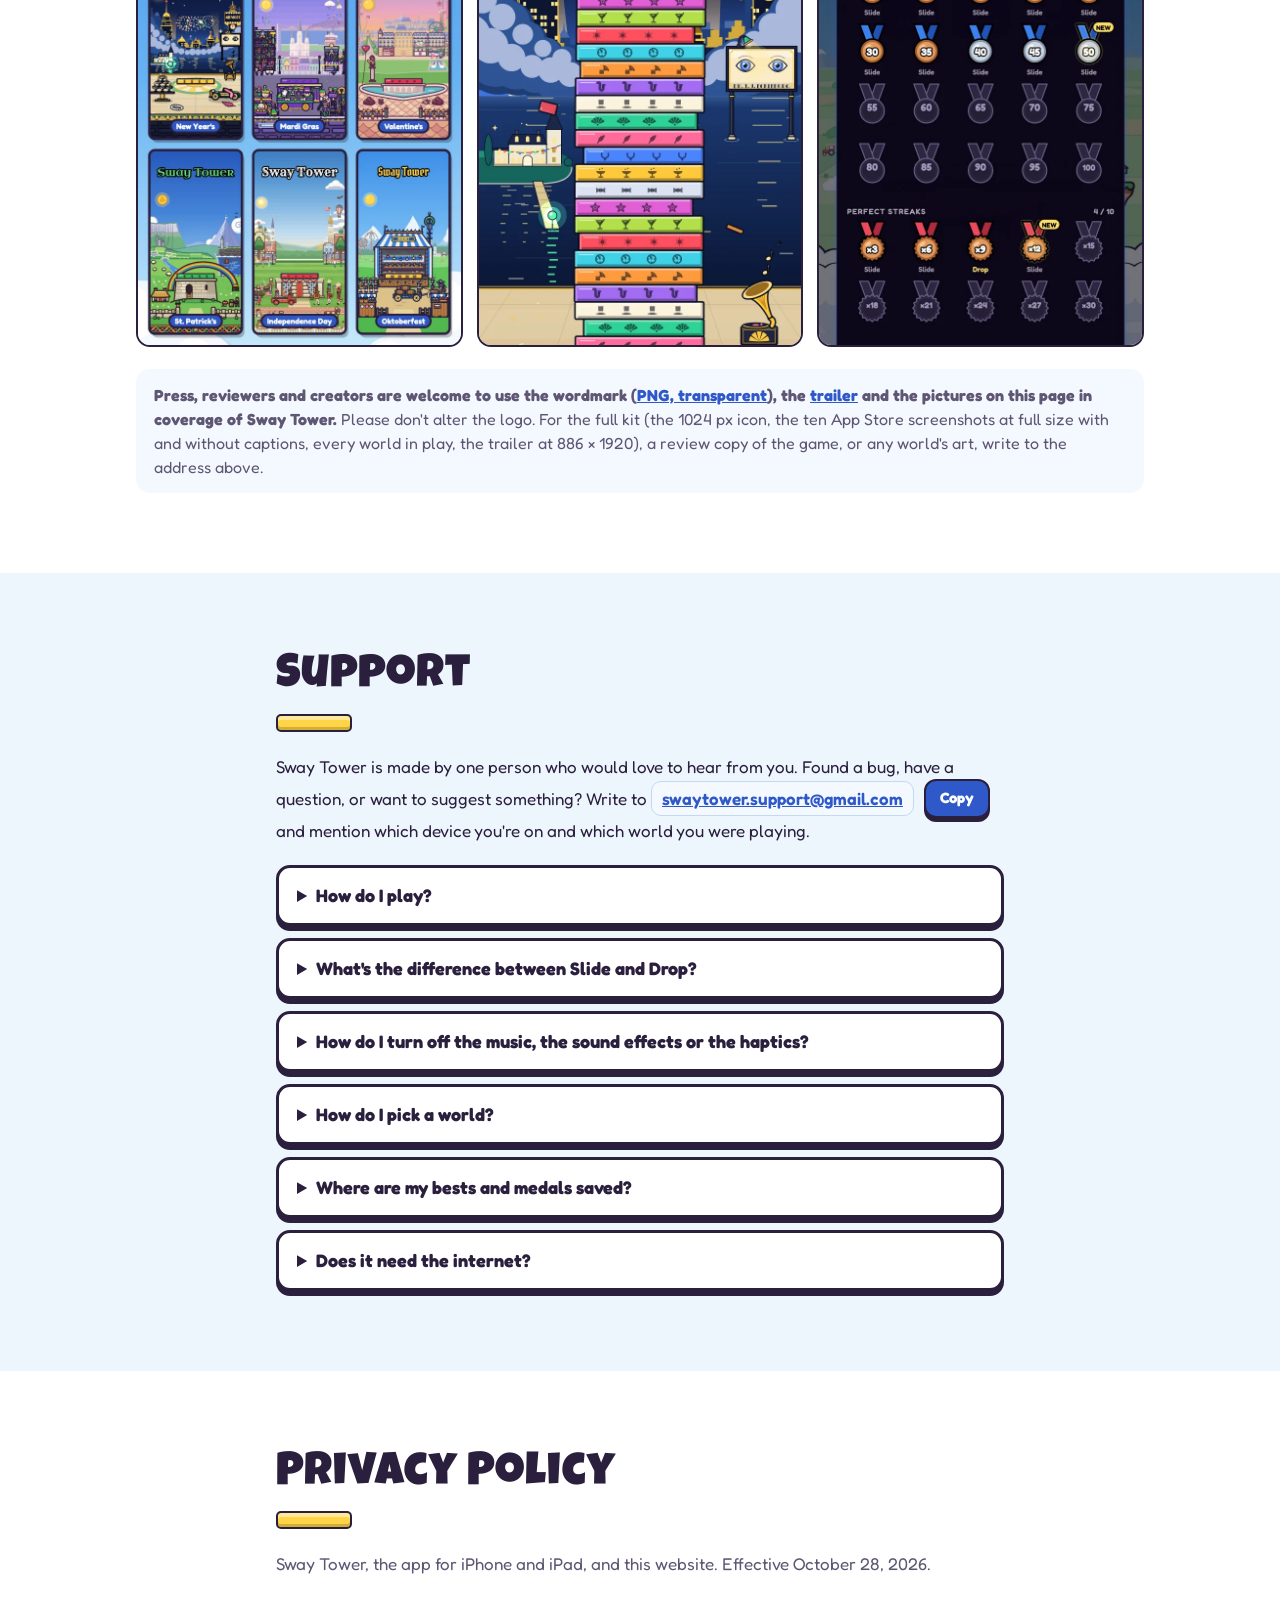
==== commit ff4a129c: "Play buttons on every world card with each world's song; the trailer plays each world's song" ====
--- a/index.html
+++ b/index.html
@@ -307,6 +307,44 @@
     text-transform: uppercase;
   }
   .when.always { background: var(--grass); color: var(--ink); }
+  /* A world's song: a play pill beside its season (the script below shows it where the browser
+     plays AAC), and how far the song has got along the card's foot. */
+  .world { position: relative; overflow: hidden; }
+  .tags { display: flex; flex-wrap: wrap; gap: 8px 10px; align-items: center; }
+  .song {
+    display: inline-flex;
+    align-items: center;
+    gap: 7px;
+    min-height: 40px;
+    padding: 4px 14px 4px 4px;
+    border: 2.5px solid var(--ink);
+    border-radius: 999px;
+    background: linear-gradient(#fff3b8, var(--hl) 45%, #f2c24a);
+    color: var(--ink);
+    font: inherit;
+    font-size: 15px;
+    font-weight: 700;
+    line-height: 1.1;
+    text-align: left;
+    cursor: pointer;
+    box-shadow: inset 0 3px 0 rgba(255, 255, 255, 0.45), inset 0 -4px 0 rgba(0, 0, 0, 0.14), 0 4px 0 var(--ink);
+    touch-action: manipulation;
+    -webkit-tap-highlight-color: transparent;
+  }
+  .song[hidden] { display: none; }
+  .song:hover { filter: brightness(1.04); }
+  .song:active { transform: translateY(2px); box-shadow: inset 0 3px 0 rgba(255, 255, 255, 0.45), inset 0 -4px 0 rgba(0, 0, 0, 0.14), 0 2px 0 var(--ink); }
+  .song .disc { flex: none; display: grid; place-items: center; width: 28px; height: 28px; border-radius: 50%; background: var(--ink); }
+  .song svg { width: 12px; height: 12px; fill: #ffffff; }
+  .song .i-pause, .song[aria-pressed="true"] .i-play { display: none; }
+  .song[aria-pressed="true"] .i-pause { display: inline; }
+  .song:focus-visible { outline-color: var(--link); }
+  /* Pressed, and the song is still on its way: the disc breathes until it plays. */
+  .song.loading .disc { animation: song-wait 0.7s ease-in-out infinite alternate; }
+  @keyframes song-wait { to { opacity: 0.4; } }
+  .progress { position: absolute; left: 0; right: 0; bottom: 0; height: 6px; background: var(--line); opacity: 0; pointer-events: none; }
+  .progress i { display: block; height: 100%; background: var(--link); transform: scaleX(0); transform-origin: 0 50%; }
+  .world.heard .progress { opacity: 1; }
 
   /* ---- Music: the night sky ---- */
   .night {
@@ -324,6 +362,7 @@
   }
   .night .title { color: var(--sun); -webkit-text-stroke: 2px var(--ink); paint-order: stroke fill; text-shadow: 0 4px 0 var(--ink); }
   .night .lede { color: #d8def8; }
+  .night a { color: var(--hl); }
 
   /* ---- Behind the Music: how the songs are made, then each world's song ---- */
   .prose { display: grid; gap: 14px; max-width: 64ch; }
@@ -403,6 +442,7 @@
   @media (prefers-reduced-motion: reduce) {
     .swaying { animation: none; }
     .btn, .copy { transition: none; }
+    .song.loading .disc { animation: none; opacity: 0.6; }
   }
 </style>
 </head>
@@ -529,94 +569,133 @@
     <div class="worlds">
       <article class="box world">
         <img src="assets/worlds/classic.webp" alt="Sky Islands: a short tower on a floating island, a kite and tractors in the countryside far below" width="660" height="1434" loading="lazy" decoding="async">
-        <div class="text"><h3>Sky Islands</h3><span class="when always">The default</span>
+        <div class="text"><h3>Sky Islands</h3>
+          <div class="tags"><span class="when always">The default</span>
+            <button class="song" type="button" data-song="assets/music/classic.m4a" aria-pressed="false" aria-label="Play the song: Sky Islands" hidden><span class="disc" aria-hidden="true"><svg viewBox="0 0 12 12"><path class="i-play" d="M3.5 1.5v9l7-4.5z"/><path class="i-pause" d="M2.5 1.5h2.6v9H2.5zM6.9 1.5h2.6v9H6.9z"/></svg></span><span class="label">Play the song</span></button></div>
           <p>Your climb begins on a little floating island, roots and vines dangling beneath it, a spring spilling off its edge and a kite tugging at its string. Far below, tractors plod across a storybook countryside.</p>
           <p>Build up through the clouds and drift past islands of cottages, windmills and waterfalls. Watch the sun sink into a sea of clouds, then keep going into a starry night of sky lanterns, shimmering aurora and shooting stars.</p>
         </div>
+        <span class="progress" aria-hidden="true"><i></i></span>
       </article>
       <article class="box world">
         <img src="assets/worlds/toyblock.webp" alt="Toy Kingdom: a toy rocket climbing off its pad beside a block castle and a wooden rainbow" width="660" height="1434" loading="lazy" decoding="async">
-        <div class="text"><h3>Toy Kingdom</h3><span class="when always">Any time</span>
+        <div class="text"><h3>Toy Kingdom</h3>
+          <div class="tags"><span class="when always">Any time</span>
+            <button class="song" type="button" data-song="assets/music/toyblock.m4a" aria-pressed="false" aria-label="Play the song: Toy Kingdom" hidden><span class="disc" aria-hidden="true"><svg viewBox="0 0 12 12"><path class="i-play" d="M3.5 1.5v9l7-4.5z"/><path class="i-pause" d="M2.5 1.5h2.6v9H2.5zM6.9 1.5h2.6v9H6.9z"/></svg></span><span class="label">Play the song</span></button></div>
           <p>Step into a kingdom built from toy blocks, where a wooden rainbow arches over the town, toy soldiers drum outside the fort and a freshly wound mouse waddles off toward the gate.</p>
           <p>Ten seconds in, the toy rocket blasts off its pad, corkscrews into the clouds and comes back down to land, ready to go again. Climb above the block clouds to a sleepy moon, a ringed toy planet and constellations shaped like toys.</p>
         </div>
+        <span class="progress" aria-hidden="true"><i></i></span>
       </article>
       <article class="box world">
         <img src="assets/worlds/neon.webp" alt="Synthwave: a chrome car doing a burnout in front of an arcade under a striped neon sun" width="660" height="1434" loading="lazy" decoding="async">
-        <div class="text"><h3>Synthwave</h3><span class="when always">Any time</span>
+        <div class="text"><h3>Synthwave</h3>
+          <div class="tags"><span class="when always">Any time</span>
+            <button class="song" type="button" data-song="assets/music/neon.m4a" aria-pressed="false" aria-label="Play the song: Synthwave" hidden><span class="disc" aria-hidden="true"><svg viewBox="0 0 12 12"><path class="i-play" d="M3.5 1.5v9l7-4.5z"/><path class="i-pause" d="M2.5 1.5h2.6v9H2.5zM6.9 1.5h2.6v9H6.9z"/></svg></span><span class="label">Play the song</span></button></div>
           <p>Cruise into an 80s sunset, where a striped sun glows over a neon grid, two tall palms frame the view and an arcade lights up the roadside.</p>
           <p>Every so often the driver strolls out of the arcade, hops into the chrome car, lays down a smoky burnout, spins donuts out on the grid and races off into the city. Climb past the sunset into a violet night of neon clouds, flamingos and a ringed planet.</p>
         </div>
+        <span class="progress" aria-hidden="true"><i></i></span>
       </article>
       <article class="box world">
         <img src="assets/worlds/neon-cyber.webp" alt="Cyberpunk: a street racer peeling out through a puddle in a rainy neon megacity" width="660" height="1434" loading="lazy" decoding="async">
-        <div class="text"><h3>Cyberpunk</h3><span class="when always">Any time</span>
+        <div class="text"><h3>Cyberpunk</h3>
+          <div class="tags"><span class="when always">Any time</span>
+            <button class="song" type="button" data-song="assets/music/neon-cyber.m4a" aria-pressed="false" aria-label="Play the song: Cyberpunk" hidden><span class="disc" aria-hidden="true"><svg viewBox="0 0 12 12"><path class="i-play" d="M3.5 1.5v9l7-4.5z"/><path class="i-pause" d="M2.5 1.5h2.6v9H2.5zM6.9 1.5h2.6v9H6.9z"/></svg></span><span class="label">Play the song</span></button></div>
           <p>Welcome to a rain-soaked megacity after dark, where neon signs shimmer on wet streets, a hover taxi idles overhead and searchlights sweep through the smog.</p>
           <p>Keep an eye on the street racer: moments after you start, it peels out through a puddle and soaks the umbrella walker, then comes back around to do it all again. Climb past glowing towers, drones and sky gardens, up through the smog and into a clear, starry night.</p>
         </div>
+        <span class="progress" aria-hidden="true"><i></i></span>
       </article>
       <article class="box world">
         <img src="assets/worlds/halloween.webp" alt="Halloween: a tall tower of candy-colored bars under a huge moon as the Headless Horseman gallops across it" width="660" height="1434" loading="lazy" decoding="async">
-        <div class="text"><h3>Halloween</h3><span class="when">Oct 1 – Nov 1</span>
+        <div class="text"><h3>Halloween</h3>
+          <div class="tags"><span class="when">Oct 1 – Nov 1</span>
+            <button class="song" type="button" data-song="assets/music/halloween.m4a" aria-pressed="false" aria-label="Play the song: Halloween" hidden><span class="disc" aria-hidden="true"><svg viewBox="0 0 12 12"><path class="i-play" d="M3.5 1.5v9l7-4.5z"/><path class="i-pause" d="M2.5 1.5h2.6v9H2.5zM6.9 1.5h2.6v9H6.9z"/></svg></span><span class="label">Play the song</span></button></div>
           <p>Welcome to Main Street on Halloween night, where crooked buildings, restless graves, and strange shadows set the scene.</p>
           <p>Your tower climbs in candy colors (pumpkins, bats, candy corn and crows) past glowing windows into the night. Watch the Headless Horseman race across the moon as you climb through storm clouds and into a surreal sky of upside-down islands.</p>
         </div>
+        <span class="progress" aria-hidden="true"><i></i></span>
       </article>
       <article class="box world">
         <img src="assets/worlds/thanksgiving.webp" alt="Thanksgiving: townsfolk seated at a long backyard table beside a farmhouse, a turkey and falling leaves" width="660" height="1434" loading="lazy" decoding="async">
-        <div class="text"><h3>Thanksgiving</h3><span class="when">Nov 2 – 30</span>
+        <div class="text"><h3>Thanksgiving</h3>
+          <div class="tags"><span class="when">Nov 2 – 30</span>
+            <button class="song" type="button" data-song="assets/music/thanksgiving.m4a" aria-pressed="false" aria-label="Play the song: Thanksgiving" hidden><span class="disc" aria-hidden="true"><svg viewBox="0 0 12 12"><path class="i-play" d="M3.5 1.5v9l7-4.5z"/><path class="i-pause" d="M2.5 1.5h2.6v9H2.5zM6.9 1.5h2.6v9H6.9z"/></svg></span><span class="label">Play the song</span></button></div>
           <p>Settle into a cozy hollow on a late-November afternoon, where a big orange tree lets go of its leaves, turkeys peck about the yard and a white church steeple peeks out from the little town beyond.</p>
           <p>Out on the lawn, the townsfolk carry out the plates, the turkey and a pie, sit down to supper, clear it away and set the table all over again. Climb as the sun goes down, a pale moon rises and the geese head south.</p>
         </div>
+        <span class="progress" aria-hidden="true"><i></i></span>
       </article>
       <article class="box world">
         <img src="assets/worlds/christmas.webp" alt="Christmas: a horse-drawn carriage passing a snowy Victorian street of candlelit townhouses" width="660" height="1434" loading="lazy" decoding="async">
-        <div class="text"><h3>Christmas</h3><span class="when">Dec 1 – 27</span>
+        <div class="text"><h3>Christmas</h3>
+          <div class="tags"><span class="when">Dec 1 – 27</span>
+            <button class="song" type="button" data-song="assets/music/christmas.m4a" aria-pressed="false" aria-label="Play the song: Christmas" hidden><span class="disc" aria-hidden="true"><svg viewBox="0 0 12 12"><path class="i-play" d="M3.5 1.5v9l7-4.5z"/><path class="i-pause" d="M2.5 1.5h2.6v9H2.5zM6.9 1.5h2.6v9H6.9z"/></svg></span><span class="label">Play the song</span></button></div>
           <p>Step into Dickens's snowy London at dusk, drawn like a 1950s Christmas card, where candles glow in the windows, gas lamps warm the snow and carolers sing by lantern light.</p>
           <p>Find Scrooge &amp; Marley's sooty counting house, spot Marley's face in the door knocker and watch the carriage go round and round your tower. Then climb through the snowy night into a golden Christmas morning.</p>
         </div>
+        <span class="progress" aria-hidden="true"><i></i></span>
       </article>
       <article class="box world">
         <img src="assets/worlds/newyear.webp" alt="New Year's Eve: MIDNIGHT on an Art Deco screen under a finale of fireworks over the skyline" width="660" height="1434" loading="lazy" decoding="async">
-        <div class="text"><h3>New Year's Eve</h3><span class="when">Dec 28 – Jan 6</span>
+        <div class="text"><h3>New Year's Eve</h3>
+          <div class="tags"><span class="when">Dec 28 – Jan 6</span>
+            <button class="song" type="button" data-song="assets/music/newyear.m4a" aria-pressed="false" aria-label="Play the song: New Year's Eve" hidden><span class="disc" aria-hidden="true"><svg viewBox="0 0 12 12"><path class="i-play" d="M3.5 1.5v9l7-4.5z"/><path class="i-pause" d="M2.5 1.5h2.6v9H2.5zM6.9 1.5h2.6v9H6.9z"/></svg></span><span class="label">Play the song</span></button></div>
           <p>Ring in the New Year at a 1920s Manhattan party, where gold searchlights sweep over Art Deco towers and a mansion party glows across the bay, a green light at the end of its dock.</p>
           <p>Count down the final minute as the ball drops, then watch the skyline erupt in fireworks at midnight. A champagne tower sparkles on the terrace, giant billboard eyes blink across the water, and the party goes on all night as you climb.</p>
         </div>
+        <span class="progress" aria-hidden="true"><i></i></span>
       </article>
       <article class="box world">
         <img src="assets/worlds/mardigras.webp" alt="Mardi Gras: a papier-mâché parade float rolling past a reviewing stand on a French Quarter street" width="660" height="1434" loading="lazy" decoding="async">
-        <div class="text"><h3>Mardi Gras</h3><span class="when">The six days to Fat Tuesday</span>
+        <div class="text"><h3>Mardi Gras</h3>
+          <div class="tags"><span class="when">The six days to Fat Tuesday</span>
+            <button class="song" type="button" data-song="assets/music/mardigras.m4a" aria-pressed="false" aria-label="Play the song: Mardi Gras" hidden><span class="disc" aria-hidden="true"><svg viewBox="0 0 12 12"><path class="i-play" d="M3.5 1.5v9l7-4.5z"/><path class="i-pause" d="M2.5 1.5h2.6v9H2.5zM6.9 1.5h2.6v9H6.9z"/></svg></span><span class="label">Play the song</span></button></div>
           <p>Grab a spot on Bourbon Street, where lacy iron balconies drip with beads and bunting, a family tosses necklaces down to the kids below and the corner café serves up beignets.</p>
           <p>Within seconds the parade rolls by: a brass band second-lining, papier-mâché floats with masked riders and a jester on stilts. Climb into the night for fireworks over the river as the Carnival Queen and the grinning King Gator rise out of the clouds.</p>
         </div>
+        <span class="progress" aria-hidden="true"><i></i></span>
       </article>
       <article class="box world">
         <img src="assets/worlds/valentines.webp" alt="Valentine's Day: a heart-shaped fountain in a rose garden before Paris rooftops, two swans on the water" width="660" height="1434" loading="lazy" decoding="async">
-        <div class="text"><h3>Valentine's Day</h3><span class="when">Feb 7 – 15</span>
+        <div class="text"><h3>Valentine's Day</h3>
+          <div class="tags"><span class="when">Feb 7 – 15</span>
+            <button class="song" type="button" data-song="assets/music/valentines.m4a" aria-pressed="false" aria-label="Play the song: Valentine's Day" hidden><span class="disc" aria-hidden="true"><svg viewBox="0 0 12 12"><path class="i-play" d="M3.5 1.5v9l7-4.5z"/><path class="i-pause" d="M2.5 1.5h2.6v9H2.5zM6.9 1.5h2.6v9H6.9z"/></svg></span><span class="label">Play the song</span></button></div>
           <p>Fall for Paris at the golden hour, where your tower rises from a heart-shaped fountain in a rose garden, beside a chocolatier, a florist and a little café.</p>
           <p>Watch a marble cherub spring to life and pop a heart balloon with an arrow, two swans glide together into a heart, and a couple swap a card at the café. Climb through the evening mist to find Paris standing above the clouds, with fireworks of hearts after dark.</p>
         </div>
+        <span class="progress" aria-hidden="true"><i></i></span>
       </article>
       <article class="box world">
         <img src="assets/worlds/stpatricks.webp" alt="St. Patrick's Day: a rainbow over an old round tower ending in a pot of gold beside a thatched cottage" width="660" height="1434" loading="lazy" decoding="async">
-        <div class="text"><h3>St. Patrick's Day</h3><span class="when">Mar 10 – 18</span>
+        <div class="text"><h3>St. Patrick's Day</h3>
+          <div class="tags"><span class="when">Mar 10 – 18</span>
+            <button class="song" type="button" data-song="assets/music/stpatricks.m4a" aria-pressed="false" aria-label="Play the song: St. Patrick's Day" hidden><span class="disc" aria-hidden="true"><svg viewBox="0 0 12 12"><path class="i-play" d="M3.5 1.5v9l7-4.5z"/><path class="i-pause" d="M2.5 1.5h2.6v9H2.5zM6.9 1.5h2.6v9H6.9z"/></svg></span><span class="label">Play the song</span></button></div>
           <p>Wander into the west of Ireland in springtime, drawn like an illuminated manuscript, where a rainbow arches over an old round tower and lambs race through the pasture.</p>
           <p>A leprechaun hauls his pot of gold to the rainbow's end and keeps a careful eye on it, while an old box player strikes up a jig and raises a toast to the gold. Then climb through a spring shower to a second little rainbow and a starry night.</p>
         </div>
+        <span class="progress" aria-hidden="true"><i></i></span>
       </article>
       <article class="box world">
         <img src="assets/worlds/july4.webp" alt="Independence Day: a parade with a fire-truck float passing a bandstand on a small-town Main Street" width="660" height="1434" loading="lazy" decoding="async">
-        <div class="text"><h3>Independence Day</h3><span class="when">Jun 28 – Jul 7</span>
+        <div class="text"><h3>Independence Day</h3>
+          <div class="tags"><span class="when">Jun 28 – Jul 7</span>
+            <button class="song" type="button" data-song="assets/music/july4.m4a" aria-pressed="false" aria-label="Play the song: Independence Day" hidden><span class="disc" aria-hidden="true"><svg viewBox="0 0 12 12"><path class="i-play" d="M3.5 1.5v9l7-4.5z"/><path class="i-pause" d="M2.5 1.5h2.6v9H2.5zM6.9 1.5h2.6v9H6.9z"/></svg></span><span class="label">Play the song</span></button></div>
           <p>Celebrate the Fourth on a small-town Main Street straight off a vintage postcard, with flags over the storefronts, bunting on the bandstand and lemonade on the picnic lawn.</p>
           <p>The parade marches in right away: a drum major and band, a fire-truck float full of waving kids and Uncle Sam on stilts. Climb into a summer sky of towering clouds and stunt planes, then stay for the fireworks blooming over the rooftops after dark.</p>
         </div>
+        <span class="progress" aria-hidden="true"><i></i></span>
       </article>
       <article class="box world">
         <img src="assets/worlds/oktoberfest.webp" alt="Oktoberfest: a striped festival tent with the band on its stand, a horse-drawn wagon and the Alps behind" width="660" height="1434" loading="lazy" decoding="async">
-        <div class="text"><h3>Oktoberfest</h3><span class="when">Sep 12 – 30</span>
+        <div class="text"><h3>Oktoberfest</h3>
+          <div class="tags"><span class="when">Sep 12 – 30</span>
+            <button class="song" type="button" data-song="assets/music/oktoberfest.m4a" aria-pressed="false" aria-label="Play the song: Oktoberfest" hidden><span class="disc" aria-hidden="true"><svg viewBox="0 0 12 12"><path class="i-play" d="M3.5 1.5v9l7-4.5z"/><path class="i-pause" d="M2.5 1.5h2.6v9H2.5zM6.9 1.5h2.6v9H6.9z"/></svg></span><span class="label">Play the song</span></button></div>
           <p>Join the festival on a meadow under the Alps, where your tower stands on the bandstand of a blue-and-white striped tent, the oompah band plays beside it and the stalls are piled with pretzels and gingerbread hearts.</p>
           <p>Draft horses pull a garlanded barrel wagon past, a waitress carries a tray of foaming steins and a pair of dancers slap out a schuhplattler. Climb as the valley mist rolls in, the Ferris wheel lights up at dusk and a pretzel balloon drifts by on the way to a starry Alpine night.</p>
         </div>
+        <span class="progress" aria-hidden="true"><i></i></span>
       </article>
     </div>
   </div>
@@ -626,6 +705,7 @@
   <div class="wrap stack">
     <h2 class="title">A Song for Every World</h2>
     <p class="lede">One original melody, reimagined for 13 different worlds. Sky Islands plays it as a sweeping waltz, Toy Kingdom winds it up into a toy-box march, Mardi Gras hands it to a New Orleans brass band, New Year's Eve dances it to a Roaring Twenties foxtrot and St. Patrick's Day kicks it into a set of Irish jigs. Every world has a song of its own, and the music keeps pace with you: build past 40 bars and it speeds up right along with the slider.</p>
+    <p class="lede">Press play on <a href="#worlds">any world above</a> to hear its song.</p>
   </div>
 </section>
 
@@ -845,5 +925,240 @@
     }
   })();
 </script>
+<script>
+  // The worlds' songs. Each world card's button plays that world's song from the game
+  // (assets/music/<id>.m4a). Nothing loads until a button is pressed, and one song plays at a
+  // time: pressing another stops the first and takes it back to the start. Each file is the
+  // song's seamless loop with a quarter second of its other end on either side (PAD / sr in the
+  // game's src/audio/music/manifest.json), so a song plays from PAD to PAD before the file's end,
+  // then stops and goes back to its start; a plain media element can't loop it without a gap.
+  // Where the page sets the volume (not on iPhone and iPad, where only the device's buttons do),
+  // songs fade in and out, and fade away over their last moments. A song paused or played from
+  // outside the page (media keys, the lock screen) moves its button too.
+  (function () {
+    var PAD = 0.25;
+    var FADE = 0.3;
+    var END_FADE = 1.5;
+    var probe = window.Audio ? new Audio() : null;
+    if (!probe || !probe.canPlayType || !probe.canPlayType('audio/mp4; codecs="mp4a.40.2"')) return;
+    var canFade = false;
+    try {
+      probe.volume = 0.5;
+      canFade = Math.abs(probe.volume - 0.5) < 0.01;
+    } catch (err) {}
+    var video = document.getElementById("trailer-video");
+    var players = [];
+    var current = null;
+    var frame = 0;
+
+    var now = function () { return (window.performance && performance.now ? performance.now() : Date.now()) / 1000; };
+    var clamp = function (x) { return x < 0 ? 0 : x > 1 ? 1 : x; };
+
+    var buttons = document.querySelectorAll("button.song");
+    for (var i = 0; i < buttons.length; i++) players.push(player(buttons[i]));
+
+    // The trailer and a song never play over each other.
+    if (video) {
+      var hush = function () { if (current && current.state === "playing" && !video.paused && !video.muted) pause(current); };
+      video.addEventListener("play", hush);
+      video.addEventListener("volumechange", hush);
+    }
+
+    function player(btn) {
+      var card = btn.closest(".world");
+      var label = btn.querySelector(".label");
+      var p = {
+        btn: btn,
+        card: card,
+        bar: card ? card.querySelector(".progress i") : null,
+        label: label,
+        text: label ? label.textContent : "",
+        url: btn.getAttribute("data-song"),
+        play: btn.getAttribute("aria-label"),
+        pause: btn.getAttribute("aria-label").replace(/^Play the song/, "Pause"),
+        audio: null,
+        state: "idle",
+        waiting: false,
+        level: canFade ? 0 : 1,
+        ramp: null
+      };
+      btn.addEventListener("click", function () { press(p); });
+      btn.hidden = false;
+      return p;
+    }
+
+    function press(p) {
+      if (p === current && p.state === "playing") return pause(p);
+      if (current && current !== p) stop(current);
+      start(p);
+    }
+
+    // The song's media element, made on its first press.
+    function media(p) {
+      if (p.audio) return p.audio;
+      var a = new Audio();
+      a.preload = "auto";
+      a.src = p.url + "#t=" + PAD;
+      a.addEventListener("loadedmetadata", function () { if (a.currentTime < PAD - 0.05) a.currentTime = PAD; });
+      a.addEventListener("timeupdate", function () { update(p); });
+      a.addEventListener("ended", function () { finish(p); });
+      a.addEventListener("error", function () { if (p.state !== "idle") finish(p); });
+      // Paused or played from outside the page (a keyboard's media keys, Control Center or the
+      // lock screen, a phone call, headphones taken out): the button follows. The checks skip
+      // the page's own pauses and plays, whose events can arrive a moment late.
+      a.addEventListener("pause", function () { if (p.state === "playing" && a.paused && !a.ended) held(p); });
+      a.addEventListener("play", function () { if (p.state !== "playing" && !p.ramp && !a.paused) resumed(p); });
+      // Pressed but not yet playing (the file still on its way, or the network stalls).
+      a.addEventListener("waiting", function () { wait(p, true); });
+      a.addEventListener("playing", function () { wait(p, false); });
+      p.audio = a;
+      return a;
+    }
+
+    function start(p) {
+      var a = media(p);
+      if (p.state === "idle") rewind(p);
+      p.state = "playing";
+      p.waiting = a.readyState < 3;
+      current = p;
+      show(p);
+      if (video && !video.paused && !video.muted) video.pause();
+      apply(p);
+      ramp(p, 1, null);
+      var started = a.play();
+      if (started && started.catch) started.catch(function () { if (p.state === "playing" && a.paused) finish(p); });
+      tick();
+    }
+
+    function pause(p) {
+      p.state = "paused";
+      show(p);
+      ramp(p, 0, function () { p.audio.pause(); });
+    }
+
+    // Another song takes over: this one fades out and goes back to its start.
+    function stop(p) {
+      p.state = "idle";
+      if (current === p) current = null;
+      show(p);
+      ramp(p, 0, function () { p.audio.pause(); rewind(p); });
+    }
+
+    // The song's end (or a file that won't play): straight back to the start.
+    function finish(p) {
+      p.state = "idle";
+      if (current === p) current = null;
+      p.ramp = null;
+      p.level = canFade ? 0 : 1;
+      if (p.audio) {
+        p.audio.pause();
+        rewind(p);
+      }
+      show(p);
+    }
+
+    // Paused from outside: as if its button had been pressed (play carries on from here).
+    function held(p) {
+      p.state = "paused";
+      p.ramp = null;
+      p.level = canFade ? 0 : 1;
+      apply(p);
+      show(p);
+    }
+
+    // Played from outside: it becomes the song playing, and any other stops.
+    function resumed(p) {
+      if (current && current !== p) stop(current);
+      p.state = "playing";
+      current = p;
+      p.level = 1;
+      apply(p);
+      show(p);
+      if (video && !video.paused && !video.muted) video.pause();
+      tick();
+    }
+
+    function wait(p, on) {
+      p.waiting = on;
+      p.btn.classList.toggle("loading", on && p.state === "playing");
+    }
+
+    function rewind(p) {
+      try { if (p.audio.readyState > 0) p.audio.currentTime = PAD; } catch (err) {}
+    }
+
+    function show(p) {
+      var on = p.state === "playing";
+      p.btn.classList.toggle("loading", on && p.waiting);
+      p.btn.setAttribute("aria-pressed", on ? "true" : "false");
+      p.btn.setAttribute("aria-label", on ? p.pause : p.play);
+      if (p.label) p.label.textContent = on ? "Pause" : p.text;
+      if (p.card) {
+        p.card.classList.toggle("playing", on);
+        p.card.classList.toggle("heard", p.state !== "idle");
+      }
+      if (p.state === "idle" && p.bar) p.bar.style.transform = "scaleX(0)";
+    }
+
+    // Fades: the song's level eases to `to` over FADE, then `done` runs (also in a background tab).
+    function ramp(p, to, done) {
+      if (!canFade) {
+        p.ramp = null;
+        if (done) done();
+        return;
+      }
+      var r = { from: p.level, to: to, at: now(), done: done };
+      p.ramp = r;
+      setTimeout(function () { if (p.ramp === r) settle(p); }, FADE * 1000 + 50);
+      tick();
+    }
+
+    function settle(p) {
+      var r = p.ramp;
+      p.ramp = null;
+      p.level = r.to;
+      apply(p);
+      if (r.done) r.done();
+    }
+
+    // Where the song stops: PAD before the file's end (while the length is unknown, nowhere yet).
+    function end(p) {
+      var d = p.audio.duration;
+      return isFinite(d) && d > 2 * PAD ? d - PAD : Infinity;
+    }
+
+    function apply(p) {
+      if (!canFade || !p.audio) return;
+      p.audio.volume = clamp(p.level * clamp((end(p) - p.audio.currentTime) / END_FADE));
+    }
+
+    function update(p) {
+      var a = p.audio;
+      if (!a) return;
+      if (p.ramp) {
+        var k = (now() - p.ramp.at) / FADE;
+        if (k >= 1) settle(p);
+        else p.level = p.ramp.from + (p.ramp.to - p.ramp.from) * k;
+      }
+      var stopAt = end(p);
+      if (p.state === "playing" && a.currentTime >= stopAt) return finish(p);
+      apply(p);
+      if (p.bar && p.state !== "idle") p.bar.style.transform = "scaleX(" + clamp((a.currentTime - PAD) / (stopAt - PAD)) + ")";
+    }
+
+    function tick() {
+      if (frame) return;
+      frame = requestAnimationFrame(function () {
+        frame = 0;
+        var busy = false;
+        for (var j = 0; j < players.length; j++) {
+          update(players[j]);
+          if (players[j].ramp || players[j].state === "playing") busy = true;
+        }
+        if (busy) tick();
+      });
+    }
+  })();
+</script>
 </body>
 </html>
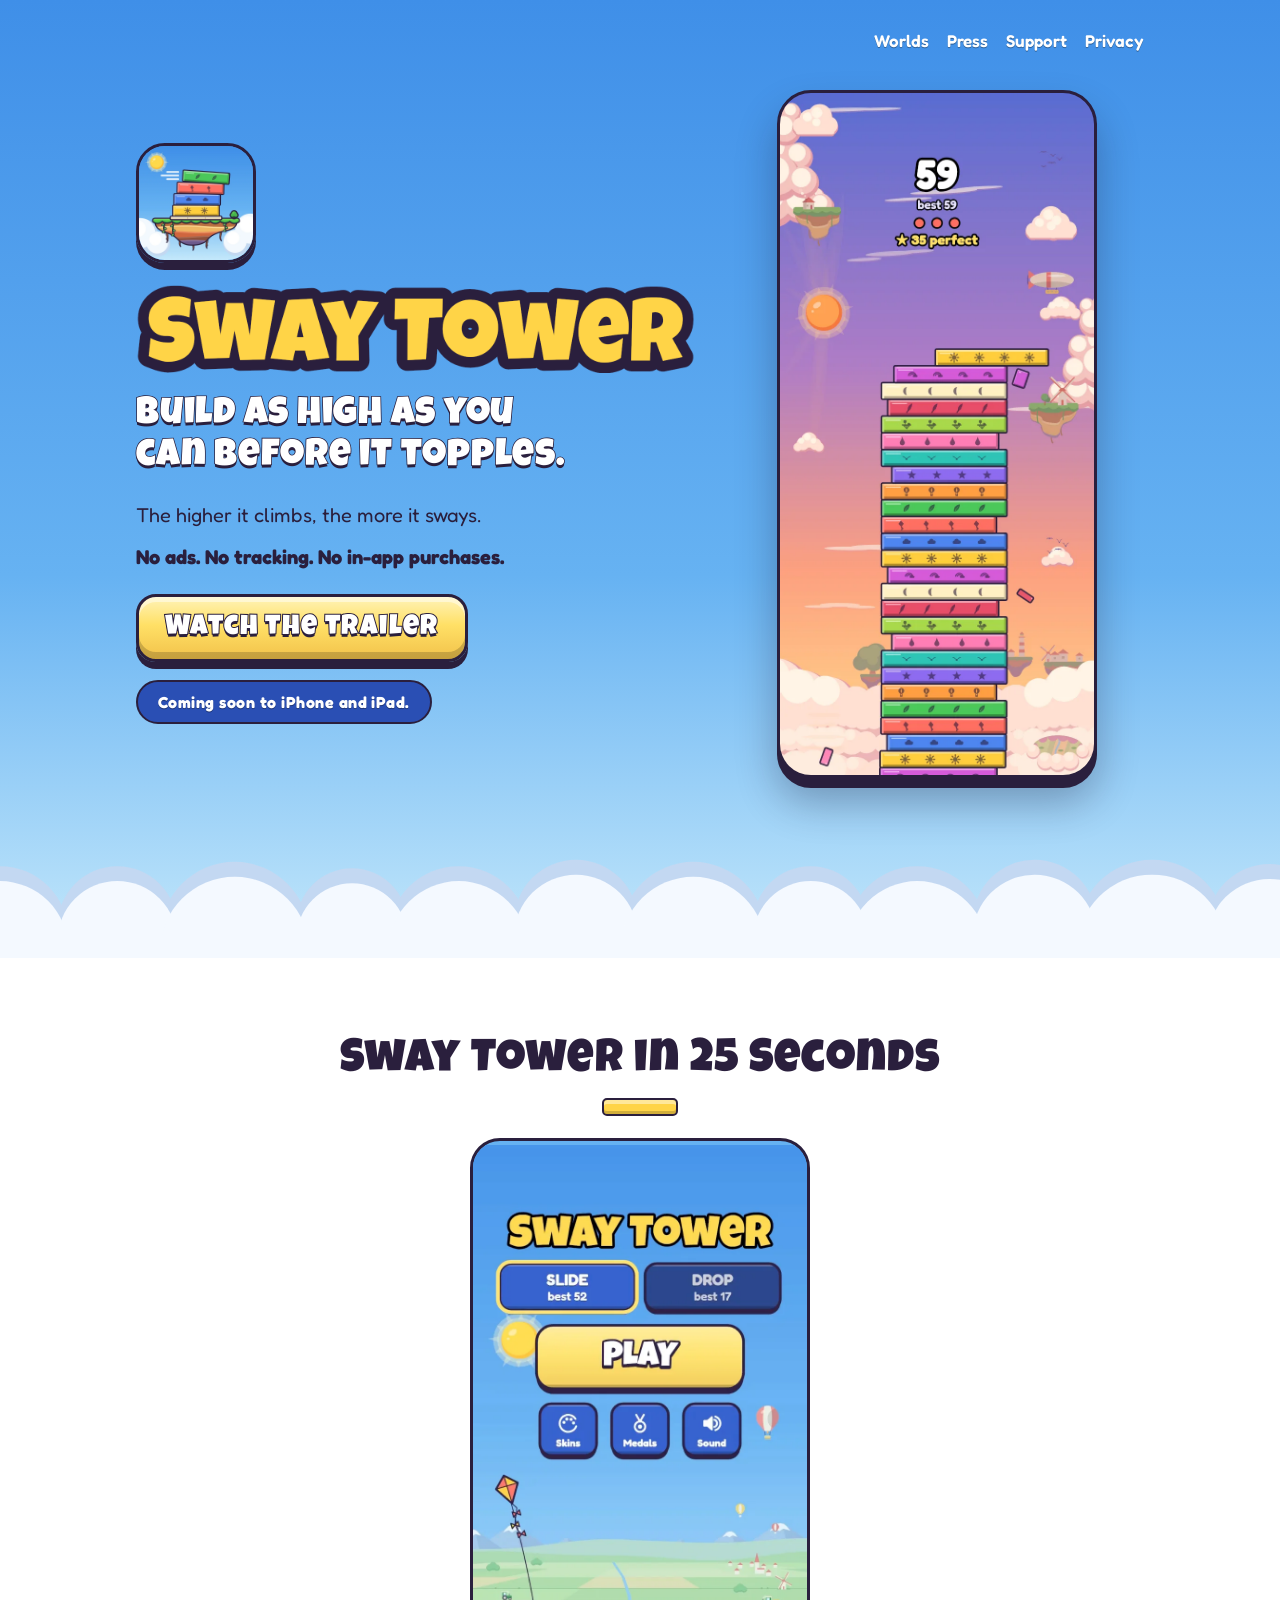
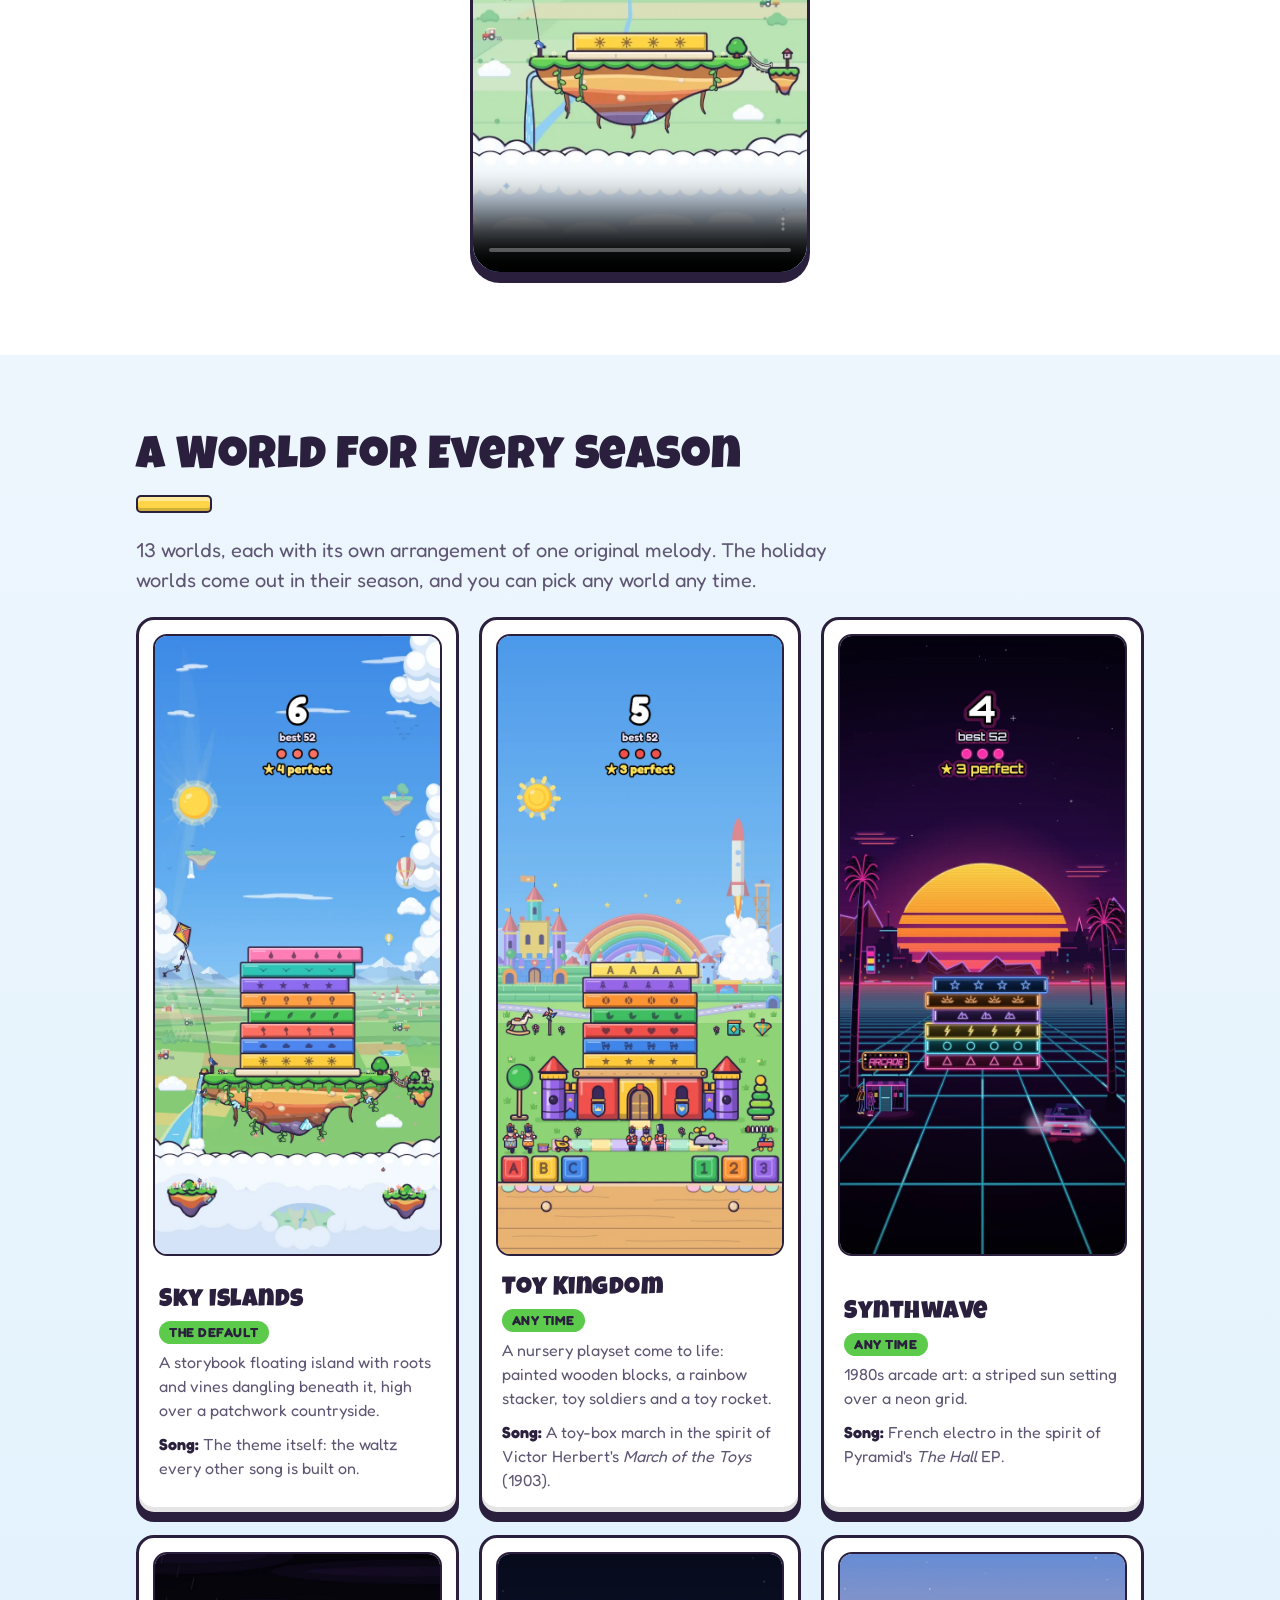
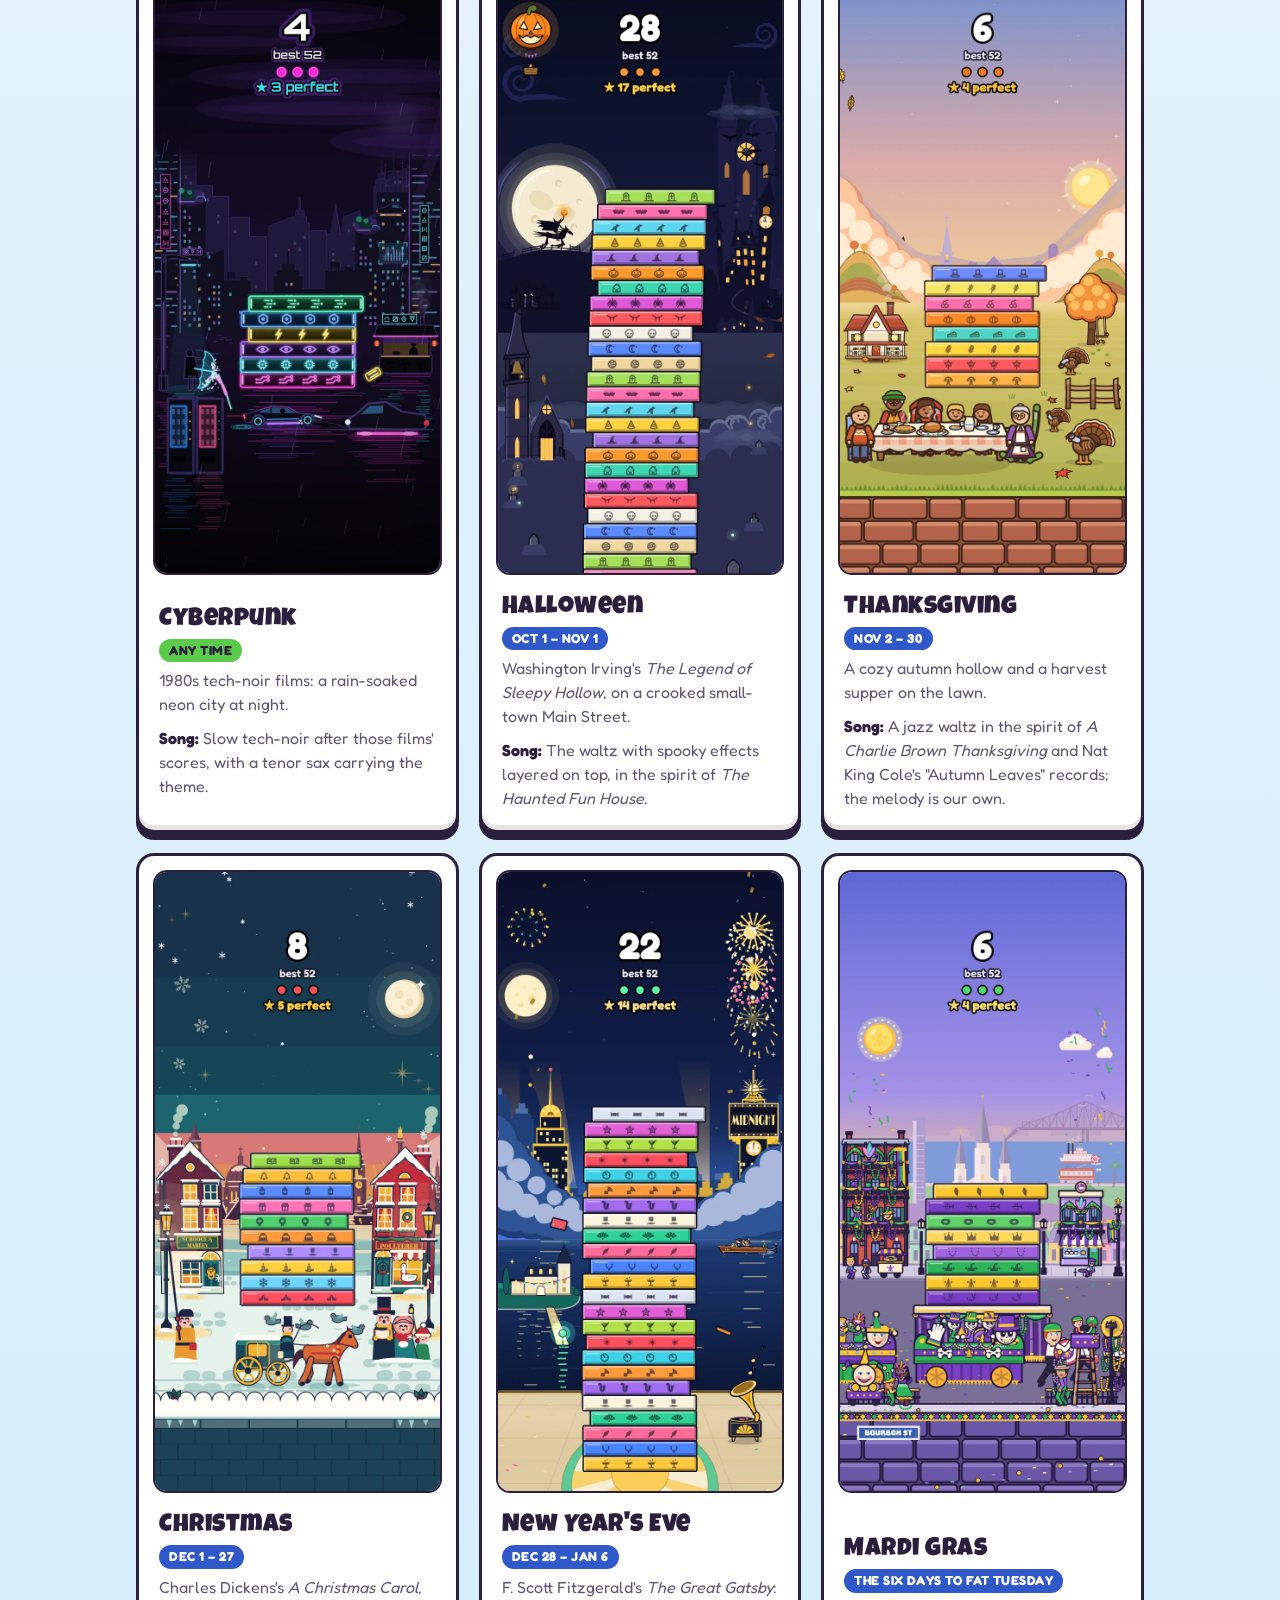
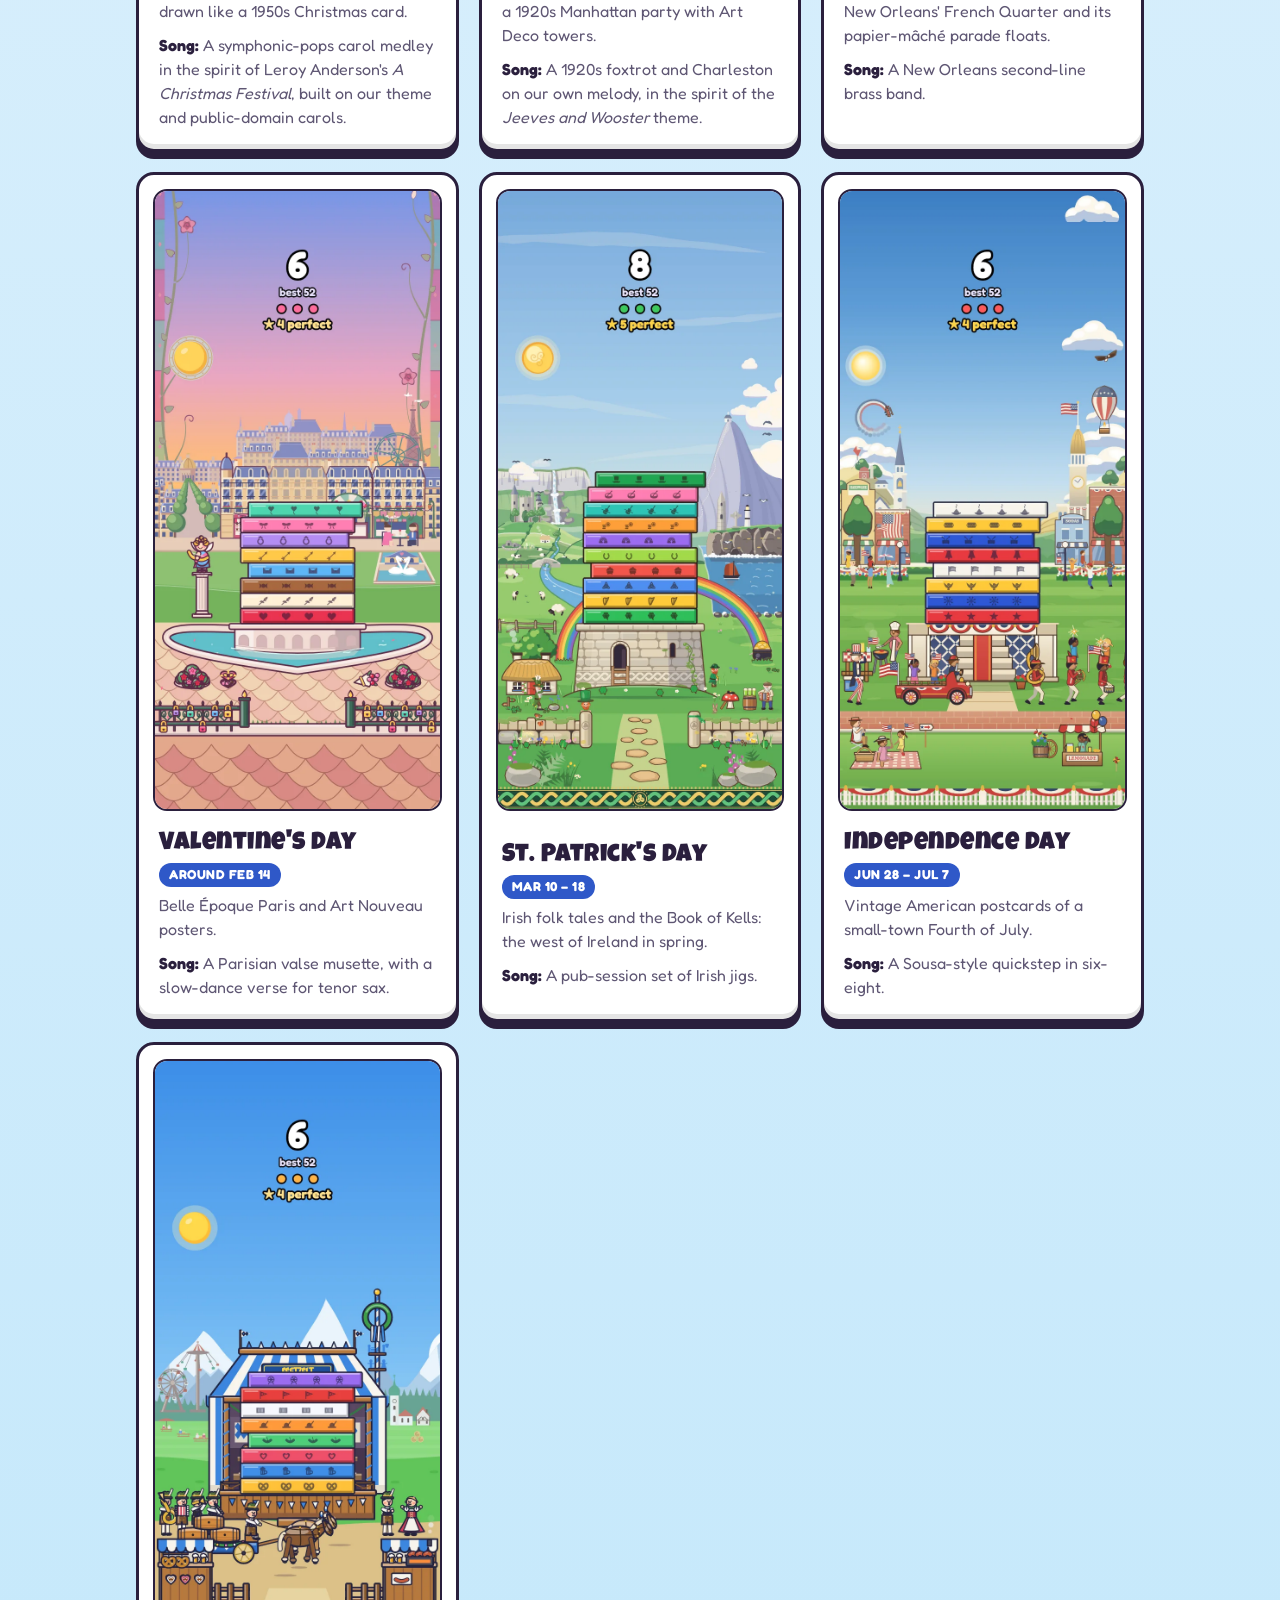
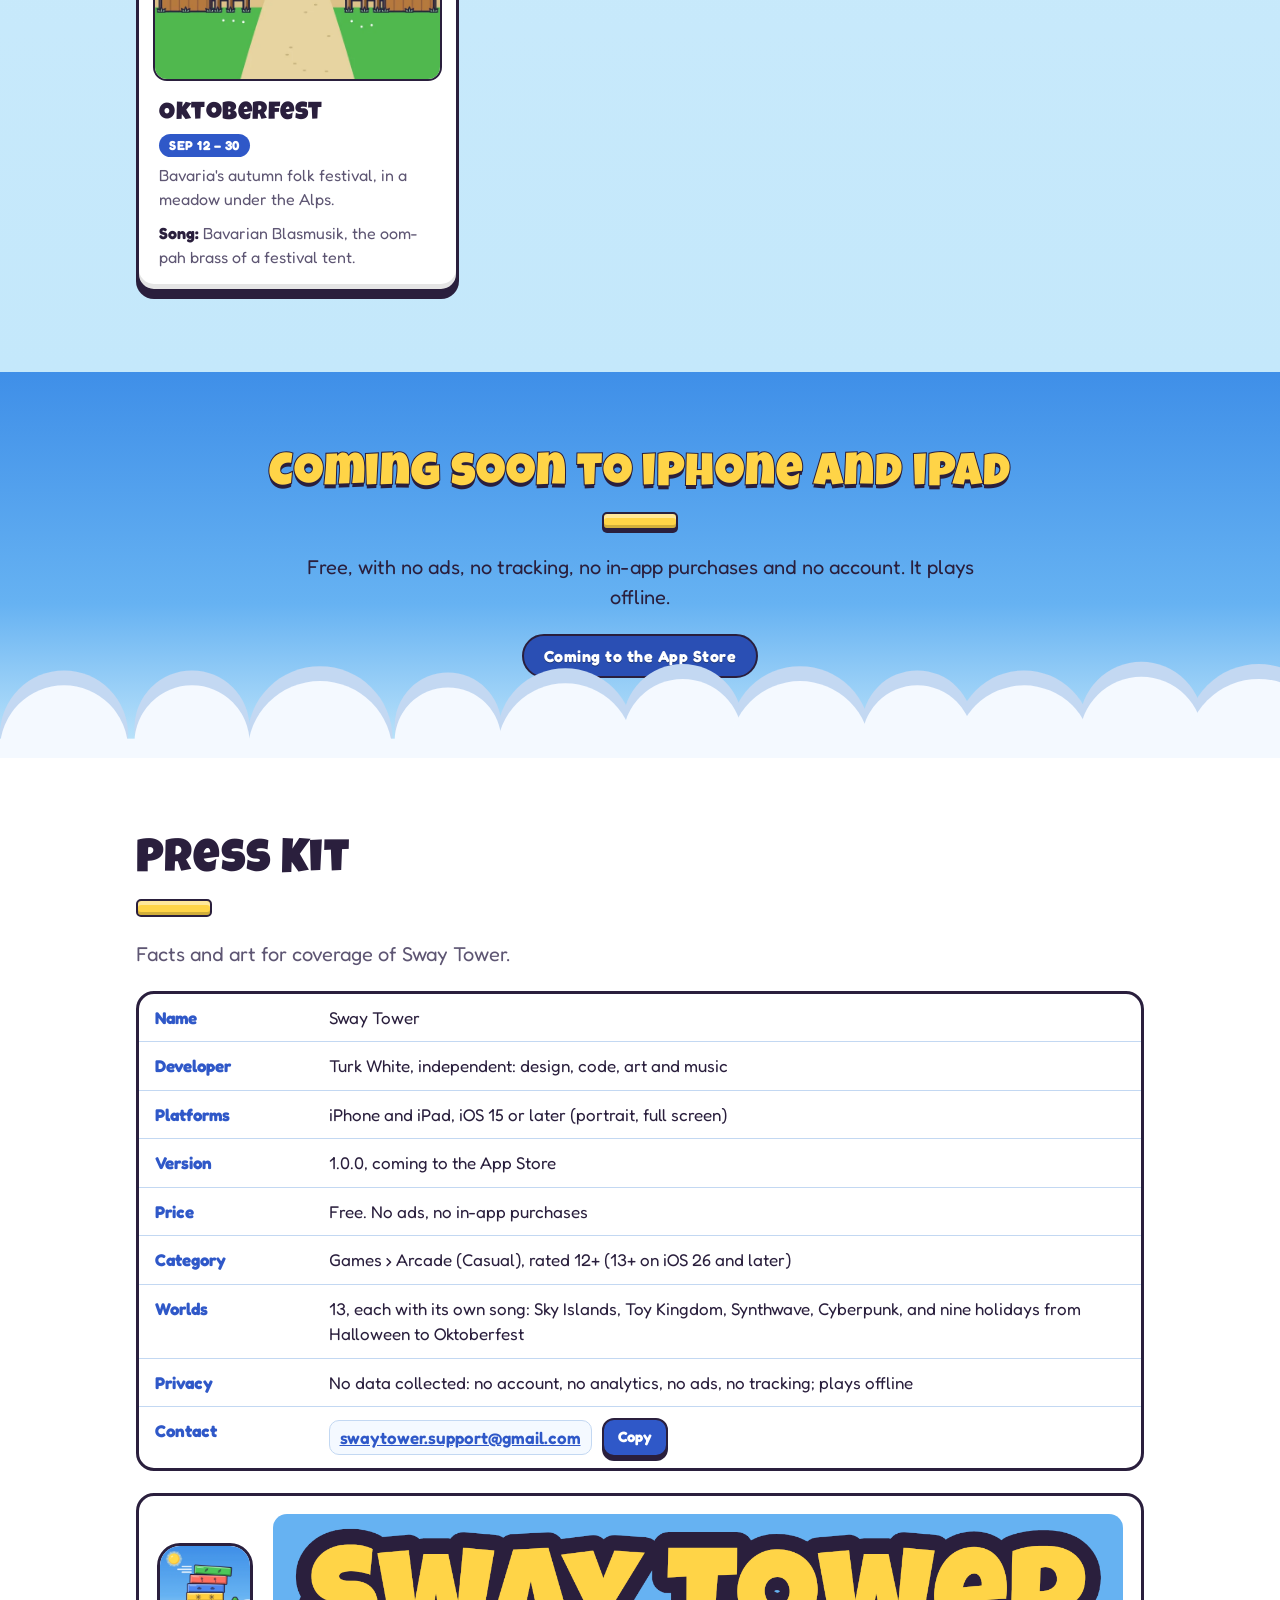
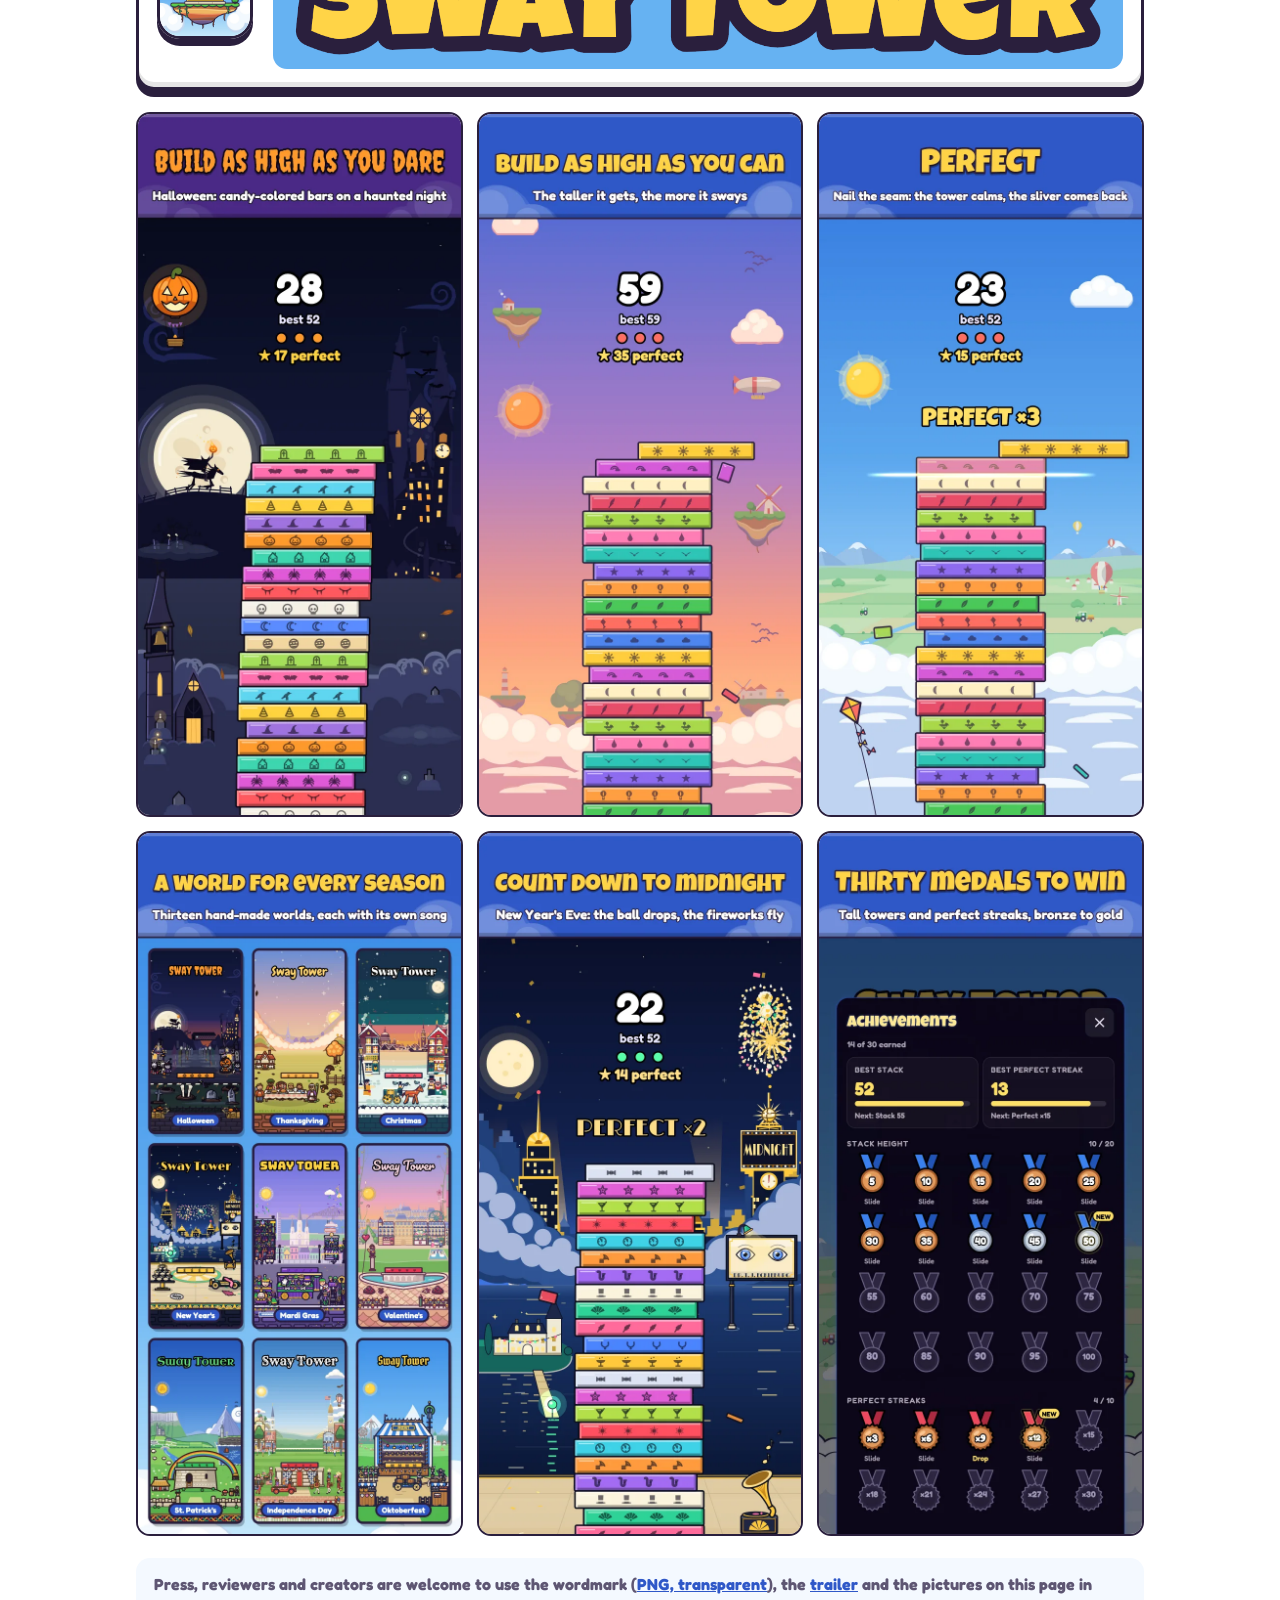
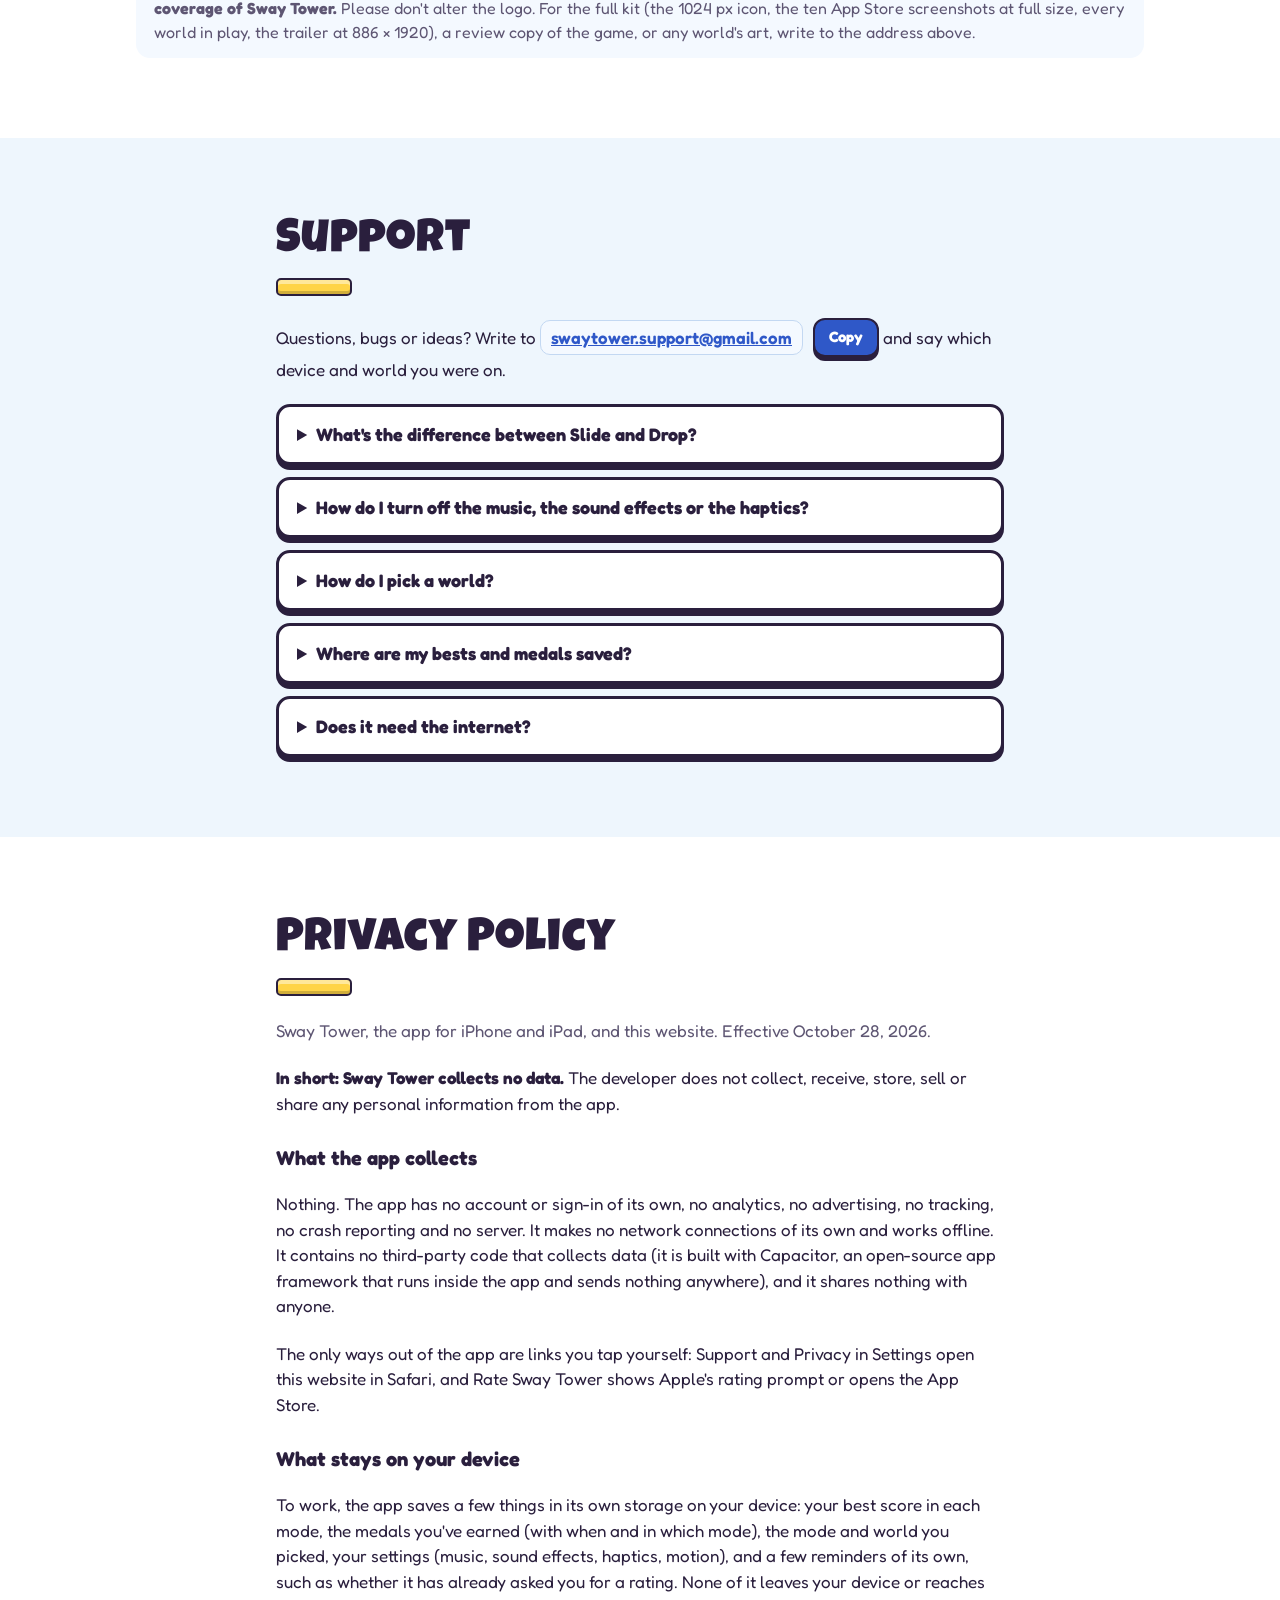
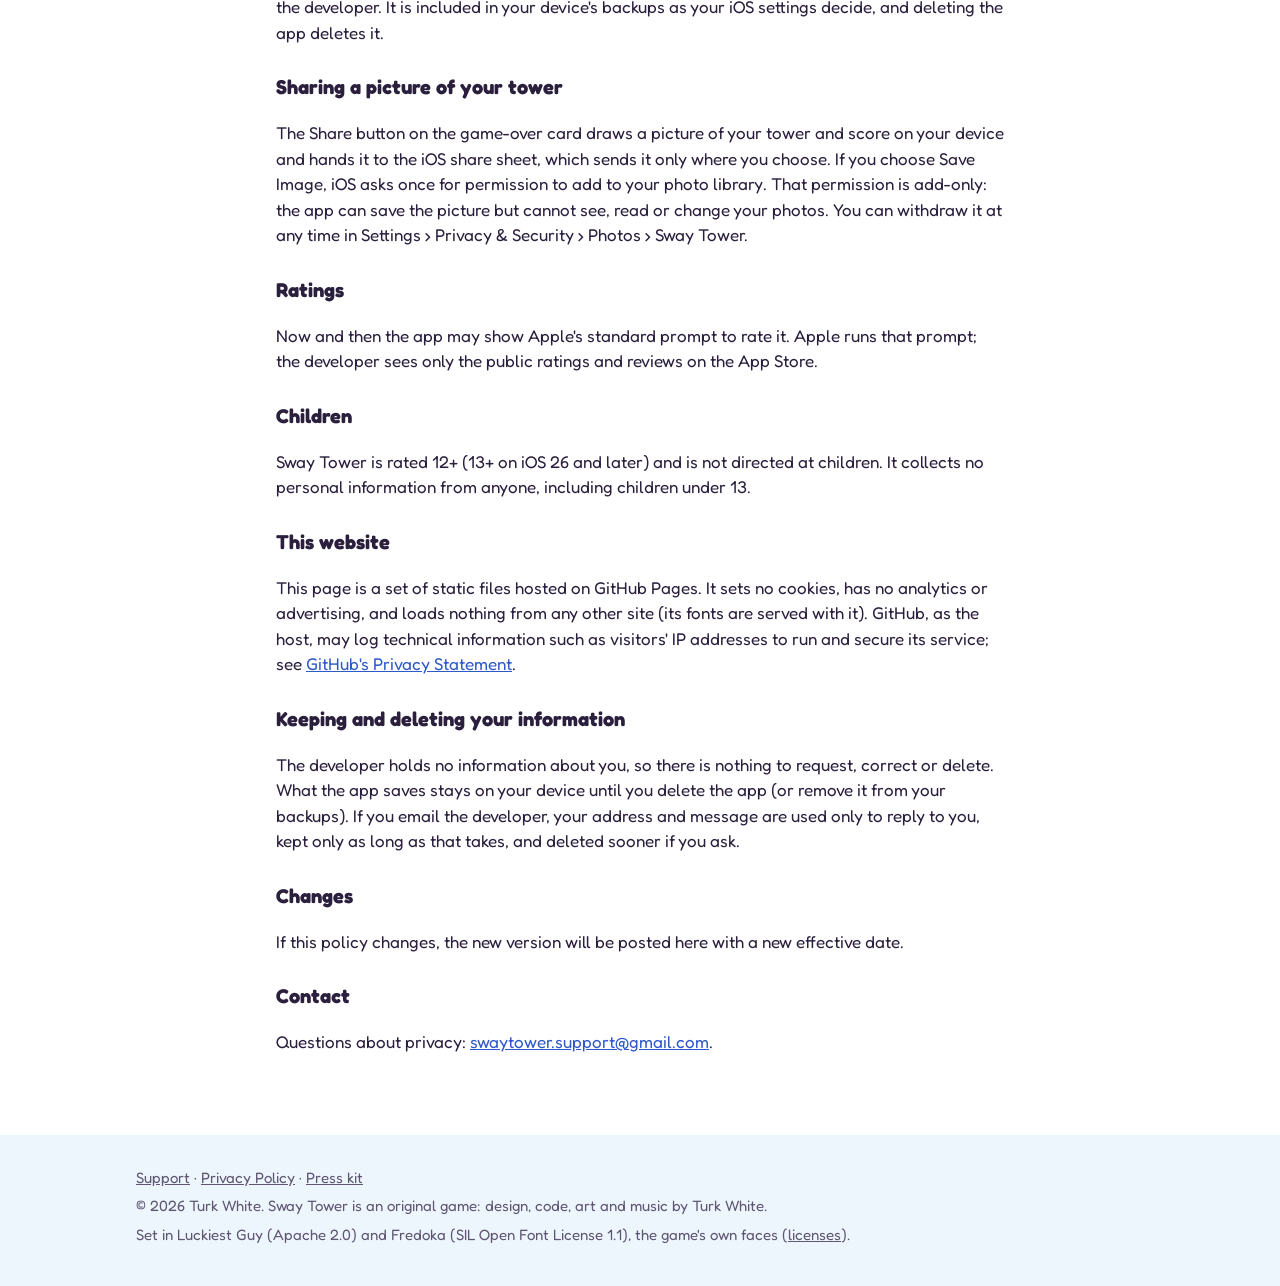
==== commit 52e7c4e8: "Shorter page: the trailer shows the game, the worlds say what inspires them The step-by-step text is" ====
--- a/index.html
+++ b/index.html
@@ -4,12 +4,12 @@
 <meta charset="utf-8">
 <title>Sway Tower</title>
 <meta name="viewport" content="width=device-width, initial-scale=1, viewport-fit=cover">
-<meta name="description" content="Sway Tower: build as high as you can while the tower sways. 13 handcrafted worlds with their own music, Slide and Drop modes, 30 medals. Coming soon to iPhone and iPad: free, with no ads and no tracking.">
+<meta name="description" content="Sway Tower: build as high as you can while the tower sways. 13 worlds, each with its own song. Coming soon to iPhone and iPad, free, with no ads, no tracking and no in-app purchases.">
 <meta name="color-scheme" content="light dark">
 <meta name="theme-color" content="#3f8fe8">
 <meta property="og:type" content="website">
 <meta property="og:title" content="Sway Tower">
-<meta property="og:description" content="Build as high as you can before it topples. A free one-tap stacker with 13 handcrafted worlds.">
+<meta property="og:description" content="Build as high as you can before it topples. A free one-tap stacker with 13 worlds, each with its own song.">
 <link rel="icon" type="image/png" href="assets/icon-32.png">
 <link rel="apple-touch-icon" href="assets/icon-180.png">
 <style>
@@ -21,10 +21,9 @@
   @font-face { font-family: "Fredoka"; font-style: normal; font-weight: 600; font-display: swap; src: url("assets/fonts/fredoka-600.woff2") format("woff2"); }
   @font-face { font-family: "Fredoka"; font-style: normal; font-weight: 700; font-display: swap; src: url("assets/fonts/fredoka-700.woff2") format("woff2"); }
 
-  /* Layout: one column of full-width bands, the game's own story from the day sky down to the
-     night: the hero on Sky Islands' day sky with its cloud bank, paper sections, the worlds on the
-     low sky, the music under the stars and Behind the Music on paper, then support and the
-     privacy policy. Dark mode is the game's night (the same climb, later). */
+  /* Layout: one column of full-width bands: the hero on Sky Islands' day sky with its cloud
+     bank, the trailer on paper, the worlds and their songs on the low sky, then the press kit,
+     support and the privacy policy. Dark mode is the game's night (the same climb, later). */
   :root {
     --bg: #eef6fd;
     --fg: #2a1f3d;
@@ -38,9 +37,6 @@
     --sky-low: #c4e8fb;
     --cloud: #f4f9ff;
     --cloud-shade: #c3d8f2;
-    --night-top: #0b1030;
-    --night-low: #263380;
-    --star: #fff8e0;
     --ui: #2f58c8;
     --ui-deep: #2a4fb4;
     --link: #2f58c8;
@@ -221,7 +217,6 @@
   }
   .hero .lede { max-width: 52ch; }
   .hero-text { display: grid; gap: 12px; }
-  .kicker { font-weight: 700; font-size: clamp(19px, 2.4vw, 23px); line-height: 1.25; }
   .phone {
     margin: 0;
     width: min(100%, 300px);
@@ -247,8 +242,8 @@
   .hero { padding-bottom: clamp(110px, 16vw, 180px); }
 
   /* ---- Trailer ---- */
-  .trailer-row { display: grid; gap: 28px; align-items: start; }
   video {
+    justify-self: center;
     width: min(100%, 340px);
     aspect-ratio: 720 / 1560;
     border: 3px solid var(--edge);
@@ -256,37 +251,6 @@
     background: var(--sky-mid);
     box-shadow: 0 8px 0 var(--edge);
   }
-  .beats { list-style: none; margin: 0; padding: 0; display: grid; gap: 6px; }
-  .beats button {
-    width: 100%;
-    display: grid;
-    grid-template-columns: 4.5ch 1fr;
-    gap: 12px;
-    align-items: baseline;
-    padding: 8px 12px;
-    border: 0;
-    border-radius: 12px;
-    background: transparent;
-    color: var(--fg);
-    font: inherit;
-    text-align: left;
-    cursor: pointer;
-  }
-  .beats button:hover { background: var(--paper-2); }
-  .beats time { font-weight: 700; font-variant-numeric: tabular-nums; color: var(--link); }
-  .beats button > span { font-weight: 600; }
-  .beats small { display: block; color: var(--muted); font-size: 15px; font-weight: 400; }
-
-  /* ---- How it plays ---- */
-  .cards { display: grid; gap: 24px; }
-  .card { overflow: hidden; display: grid; grid-template-rows: auto 1fr; }
-  .card img { width: 100%; border-bottom: 3px solid var(--edge); }
-  .card .text { display: grid; gap: 8px; padding: 18px 20px 24px; }
-  .card p { color: var(--muted); }
-  .medal-row { display: grid; gap: 20px; align-items: center; padding: 22px 22px 26px; background: var(--paper-2); }
-  .medal-row img { width: 100%; max-width: 420px; justify-self: center; }
-  .medal-row .text { display: grid; gap: 8px; }
-  .medal-row p { color: var(--muted); }
 
   /* ---- Worlds ---- */
   .worlds { display: grid; gap: 20px; }
@@ -295,6 +259,7 @@
   .world .text { display: grid; gap: 6px; min-width: 0; }
   .world p { color: var(--muted); font-size: 16px; }
   .world p + p { margin-top: 4px; }
+  .world strong { color: var(--fg); }
   .when {
     justify-self: start;
     padding: 2px 10px;
@@ -346,28 +311,6 @@
   .progress i { display: block; height: 100%; background: var(--link); transform: scaleX(0); transform-origin: 0 50%; }
   .world.heard .progress { opacity: 1; }
 
-  /* ---- Music: the night sky ---- */
-  .night {
-    background:
-      radial-gradient(1.5px 1.5px at 12% 18%, var(--star) 50%, transparent 52%),
-      radial-gradient(1.5px 1.5px at 28% 62%, var(--star) 50%, transparent 52%),
-      radial-gradient(2px 2px at 44% 30%, var(--star) 50%, transparent 52%),
-      radial-gradient(1.5px 1.5px at 61% 74%, var(--star) 50%, transparent 52%),
-      radial-gradient(2px 2px at 73% 22%, var(--star) 50%, transparent 52%),
-      radial-gradient(1.5px 1.5px at 86% 58%, var(--star) 50%, transparent 52%),
-      radial-gradient(1.5px 1.5px at 94% 12%, var(--star) 50%, transparent 52%),
-      radial-gradient(1.5px 1.5px at 6% 80%, var(--star) 50%, transparent 52%),
-      linear-gradient(var(--night-top), var(--night-low));
-    color: #f4f9ff;
-  }
-  .night .title { color: var(--sun); -webkit-text-stroke: 2px var(--ink); paint-order: stroke fill; text-shadow: 0 4px 0 var(--ink); }
-  .night .lede { color: #d8def8; }
-  .night a { color: var(--hl); }
-
-  /* ---- Behind the Music: how the songs are made, then each world's song ---- */
-  .prose { display: grid; gap: 14px; max-width: 64ch; }
-  .prose + h3 { margin-top: 10px; }
-
   /* ---- Press kit ---- */
   .facts { margin: 0; display: grid; gap: 0; border: 3px solid var(--edge); border-radius: var(--radius); overflow: hidden; background: var(--paper); }
   .facts > div { display: grid; grid-template-columns: 1fr; gap: 2px; padding: 11px 16px; border-top: 1.5px solid var(--line); }
@@ -430,14 +373,11 @@
     .world .text { padding: 4px 6px 6px; }
     .shots { grid-template-columns: repeat(3, 1fr); }
     .facts > div { grid-template-columns: 9.5em 1fr; gap: 12px; }
-    .cards { grid-template-columns: repeat(2, 1fr); }
   }
   @media (min-width: 800px) {
     .hero-grid { grid-template-columns: 1.15fr 0.85fr; }
     .phone { width: min(100%, 320px); }
-    .trailer-row { grid-template-columns: 340px 1fr; }
     .worlds { grid-template-columns: repeat(3, 1fr); }
-    .medal-row { grid-template-columns: minmax(0, 400px) 1fr; }
   }
   @media (prefers-reduced-motion: reduce) {
     .swaying { animation: none; }
@@ -447,11 +387,10 @@
 </style>
 </head>
 <body>
-<a class="skip" href="#how">Skip to the game</a>
+<a class="skip" href="#main">Skip to the content</a>
 
 <header class="band sky hero">
   <nav class="wrap topnav" aria-label="On this page">
-    <a href="#how">How it plays</a>
     <a href="#worlds">Worlds</a>
     <a href="#press">Press</a>
     <a href="#support">Support</a>
@@ -463,10 +402,8 @@
       <h1 class="hero-title"><img class="logo" src="assets/logo.png" alt="Sway Tower" width="1400" height="220"></h1>
       <p class="tagline">Build as high as you can before it topples.</p>
       <div class="hero-text">
-        <p class="kicker">Simple to learn. Harder to master.</p>
-        <p class="lede">Tap to place each moving bar on your tower. Anything hanging over the edge gets sliced away, leaving less room for your next move. The higher you build, the more your tower sways, making every placement a little more challenging.</p>
-        <p class="lede">Choose between Slide and Drop modes, explore 13 handcrafted worlds with their own music, and earn 30 medals along the way.</p>
-        <p class="lede"><strong>No ads. No tracking. No in-app purchases. Just the game.</strong></p>
+        <p class="lede">The higher it climbs, the more it sways.</p>
+        <p class="lede"><strong>No ads. No tracking. No in-app purchases.</strong></p>
       </div>
       <div class="cta">
         <a class="btn play" href="#trailer">Watch the trailer</a>
@@ -492,88 +429,28 @@
   </svg>
 </header>
 
-<main>
-<section class="band paper" id="trailer">
+<main id="main">
+<section class="band paper center" id="trailer">
   <div class="wrap stack">
     <h2 class="title">Sway Tower in 25 Seconds</h2>
-    <p class="lede">Everything you see in this trailer comes straight from the game. Every frame is rendered using the same code that powers Sway Tower.</p>
-    <div class="trailer-row">
-      <video id="trailer-video" muted autoplay loop playsinline controls preload="metadata" poster="assets/trailer-poster.webp" width="720" height="1560">
-        <source src="assets/trailer.mp4" type="video/mp4">
-      </video>
-      <ol class="beats" aria-label="What the trailer shows; each entry jumps the video there">
-        <li><button type="button" data-t="0">   <time>0:00</time><span>Welcome to Sky Islands <small>Start on a floating island, hit PLAY, and choose between Slide and Drop.</small></span></button></li>
-        <li><button type="button" data-t="2">   <time>0:02</time><span>The First Drops <small>Two perfect placements, followed by a close shave as the overhang falls away.</small></span></button></li>
-        <li><button type="button" data-t="5.6"> <time>0:06</time><span>Building a PERFECT Streak <small>The more perfect placements you make, the bigger the celebration.</small></span></button></li>
-        <li><button type="button" data-t="9.2"> <time>0:09</time><span>66 Bars at Sunset <small>The higher you build, the more your tower sways. Even a small mistake can throw things off balance.</small></span></button></li>
-        <li><button type="button" data-t="12.4"><time>0:12</time><span>New Year's Eve <small>The countdown reaches midnight, and fireworks light up the skyline.</small></span></button></li>
-        <li><button type="button" data-t="14.3"><time>0:14</time><span>Synthwave <small>A chrome car spins its tires in a cloud of smoke before tearing off into the neon city.</small></span></button></li>
-        <li><button type="button" data-t="16.2"><time>0:16</time><span>Halloween <small>Climb into the night as the Headless Horseman rides across the moon.</small></span></button></li>
-        <li><button type="button" data-t="18.1"><time>0:18</time><span>Drop Mode <small>Instead of placing bars directly, time their fall to land on the swaying tower.</small></span></button></li>
-        <li><button type="button" data-t="20.7"><time>0:21</time><span>The Last Life <small>One final mistake, and the tower comes crashing down in spectacular fashion.</small></span></button></li>
-      </ol>
-    </div>
-  </div>
-</section>
-
-<section class="band" id="how">
-  <div class="wrap stack">
-    <h2 class="title">How It Plays</h2>
-    <p class="lede">Build as high as you can. The goal is simple. The sway is what makes it challenging.</p>
-    <div class="cards">
-      <article class="box card">
-        <img src="assets/play/slide.webp" alt="A bar sliding over a 35-bar tower; the overhang of the last drop is sliced off and falling" width="660" height="480" loading="lazy" decoding="async">
-        <div class="text">
-          <h3>Tap to place</h3>
-          <p>A bar glides back and forth over your tower. Tap, and it lands. Anything hanging over the edge gets sliced off and tumbles away, so every slip leaves you a little less room. The bar starts slow and picks up speed as you climb.</p>
-        </div>
-      </article>
-      <article class="box card">
-        <img src="assets/play/sway.webp" alt="The top of a tall tower swinging out in mid-sway at sunset" width="660" height="480" loading="lazy" decoding="async">
-        <div class="text">
-          <h3>The tower sways</h3>
-          <p>Down low, your tower barely moves. Build higher and its top starts to swing, while the bar gliding over it doesn't swing along. An off-center placement sends the tower swaying even farther. Clean ones let it settle. The trick is timing the slide and the sway together.</p>
-        </div>
-      </article>
-      <article class="box card">
-        <img src="assets/play/drop.webp" alt="Drop mode: a bar falling from one bar above the tower toward its swaying top" width="660" height="480" loading="lazy" decoding="async">
-        <div class="text">
-          <h3>Slide or Drop</h3>
-          <p>In Slide, the bar lands right where you tap. In Drop, it glides one bar higher and falls when you tap, so aim for where the swaying top will be when it lands, not where it is now. Same slices, same lives, same slow-to-fast slider, and each mode keeps its own best.</p>
-        </div>
-      </article>
-      <article class="box card">
-        <img src="assets/play/perfect.webp" alt="PERFECT ×3 popping over a gold-tinted bar as light bursts along the seam" width="660" height="480" loading="lazy" decoding="async">
-        <div class="text">
-          <h3>PERFECT</h3>
-          <p>Line a bar up exactly and the seam flashes, the bar glows gold, the tower calms down, and a sliver you lost earlier comes back. String them together and the chime climbs with your streak: PERFECT ×2, ×3, ×4. On iPhone, you'll feel every one.</p>
-        </div>
-      </article>
-    </div>
-    <div class="box medal-row">
-      <img src="assets/medals.png" alt="Six medals on blue and red ribbons: round coins for 5, 50 and 100 bars in bronze, silver and gold, and star-edged seals for perfect streaks of 3, 15 and 30" width="1380" height="242" loading="lazy" decoding="async">
-      <div class="text">
-        <h3>3 lives, 5 grand finales, 30 medals</h3>
-        <p>Miss the tower completely and you lose a life. Lose all three and the top of your tower tips over and goes out with a bang, one of five ways: a fireball, fireworks, a shockwave, a burst of confetti or a round of popcorn. Along the way, earn 30 medals in bronze, silver and gold, in either mode: round coins for towers of 5, 10, 15 … 100 bars, and star-edged seals for 3, 6, 9 … 30 perfects in a row. Medals won mid-run just chime softly and wait for you on the game-over card.</p>
-      </div>
-    </div>
+    <video id="trailer-video" muted autoplay loop playsinline controls preload="metadata" poster="assets/trailer-poster.webp" width="720" height="1560">
+      <source src="assets/trailer.mp4" type="video/mp4">
+    </video>
   </div>
 </section>
 
 <section class="band low" id="worlds">
   <div class="wrap stack">
     <h2 class="title">A World for Every Season</h2>
-    <p class="lede">Explore 13 handcrafted worlds, each with its own music, atmosphere, and little surprises to discover.</p>
-    <p class="lede">From floating islands and neon cities to haunted houses and holiday celebrations, every world has something new to see as your tower climbs higher.</p>
-    <p class="lede">Seasonal worlds appear automatically around their holidays, but you can explore any world whenever you like.</p>
+    <p class="lede">13 worlds, each with its own arrangement of one original melody. The holiday worlds come out in their season, and you can pick any world any time.</p>
     <div class="worlds">
       <article class="box world">
         <img src="assets/worlds/classic.webp" alt="Sky Islands: a short tower on a floating island, a kite and tractors in the countryside far below" width="660" height="1434" loading="lazy" decoding="async">
         <div class="text"><h3>Sky Islands</h3>
           <div class="tags"><span class="when always">The default</span>
             <button class="song" type="button" data-song="assets/music/classic.m4a" aria-pressed="false" aria-label="Play the song: Sky Islands" hidden><span class="disc" aria-hidden="true"><svg viewBox="0 0 12 12"><path class="i-play" d="M3.5 1.5v9l7-4.5z"/><path class="i-pause" d="M2.5 1.5h2.6v9H2.5zM6.9 1.5h2.6v9H6.9z"/></svg></span><span class="label">Play the song</span></button></div>
-          <p>Your climb begins on a little floating island, roots and vines dangling beneath it, a spring spilling off its edge and a kite tugging at its string. Far below, tractors plod across a storybook countryside.</p>
-          <p>Build up through the clouds and drift past islands of cottages, windmills and waterfalls. Watch the sun sink into a sea of clouds, then keep going into a starry night of sky lanterns, shimmering aurora and shooting stars.</p>
+          <p>A storybook floating island with roots and vines dangling beneath it, high over a patchwork countryside.</p>
+          <p><strong>Song:</strong> The theme itself: the waltz every other song is built on.</p>
         </div>
         <span class="progress" aria-hidden="true"><i></i></span>
       </article>
@@ -582,8 +459,8 @@
         <div class="text"><h3>Toy Kingdom</h3>
           <div class="tags"><span class="when always">Any time</span>
             <button class="song" type="button" data-song="assets/music/toyblock.m4a" aria-pressed="false" aria-label="Play the song: Toy Kingdom" hidden><span class="disc" aria-hidden="true"><svg viewBox="0 0 12 12"><path class="i-play" d="M3.5 1.5v9l7-4.5z"/><path class="i-pause" d="M2.5 1.5h2.6v9H2.5zM6.9 1.5h2.6v9H6.9z"/></svg></span><span class="label">Play the song</span></button></div>
-          <p>Step into a kingdom built from toy blocks, where a wooden rainbow arches over the town, toy soldiers drum outside the fort and a freshly wound mouse waddles off toward the gate.</p>
-          <p>Ten seconds in, the toy rocket blasts off its pad, corkscrews into the clouds and comes back down to land, ready to go again. Climb above the block clouds to a sleepy moon, a ringed toy planet and constellations shaped like toys.</p>
+          <p>A nursery playset come to life: painted wooden blocks, a rainbow stacker, toy soldiers and a toy rocket.</p>
+          <p><strong>Song:</strong> A toy-box march in the spirit of Victor Herbert's <i>March of the Toys</i> (1903).</p>
         </div>
         <span class="progress" aria-hidden="true"><i></i></span>
       </article>
@@ -592,8 +469,8 @@
         <div class="text"><h3>Synthwave</h3>
           <div class="tags"><span class="when always">Any time</span>
             <button class="song" type="button" data-song="assets/music/neon.m4a" aria-pressed="false" aria-label="Play the song: Synthwave" hidden><span class="disc" aria-hidden="true"><svg viewBox="0 0 12 12"><path class="i-play" d="M3.5 1.5v9l7-4.5z"/><path class="i-pause" d="M2.5 1.5h2.6v9H2.5zM6.9 1.5h2.6v9H6.9z"/></svg></span><span class="label">Play the song</span></button></div>
-          <p>Cruise into an 80s sunset, where a striped sun glows over a neon grid, two tall palms frame the view and an arcade lights up the roadside.</p>
-          <p>Every so often the driver strolls out of the arcade, hops into the chrome car, lays down a smoky burnout, spins donuts out on the grid and races off into the city. Climb past the sunset into a violet night of neon clouds, flamingos and a ringed planet.</p>
+          <p>1980s arcade art: a striped sun setting over a neon grid.</p>
+          <p><strong>Song:</strong> French electro in the spirit of Pyramid's <i>The Hall</i> EP.</p>
         </div>
         <span class="progress" aria-hidden="true"><i></i></span>
       </article>
@@ -602,8 +479,8 @@
         <div class="text"><h3>Cyberpunk</h3>
           <div class="tags"><span class="when always">Any time</span>
             <button class="song" type="button" data-song="assets/music/neon-cyber.m4a" aria-pressed="false" aria-label="Play the song: Cyberpunk" hidden><span class="disc" aria-hidden="true"><svg viewBox="0 0 12 12"><path class="i-play" d="M3.5 1.5v9l7-4.5z"/><path class="i-pause" d="M2.5 1.5h2.6v9H2.5zM6.9 1.5h2.6v9H6.9z"/></svg></span><span class="label">Play the song</span></button></div>
-          <p>Welcome to a rain-soaked megacity after dark, where neon signs shimmer on wet streets, a hover taxi idles overhead and searchlights sweep through the smog.</p>
-          <p>Keep an eye on the street racer: moments after you start, it peels out through a puddle and soaks the umbrella walker, then comes back around to do it all again. Climb past glowing towers, drones and sky gardens, up through the smog and into a clear, starry night.</p>
+          <p>1980s tech-noir films: a rain-soaked neon city at night.</p>
+          <p><strong>Song:</strong> Slow tech-noir after those films' scores, with a tenor sax carrying the theme.</p>
         </div>
         <span class="progress" aria-hidden="true"><i></i></span>
       </article>
@@ -612,8 +489,8 @@
         <div class="text"><h3>Halloween</h3>
           <div class="tags"><span class="when">Oct 1 – Nov 1</span>
             <button class="song" type="button" data-song="assets/music/halloween.m4a" aria-pressed="false" aria-label="Play the song: Halloween" hidden><span class="disc" aria-hidden="true"><svg viewBox="0 0 12 12"><path class="i-play" d="M3.5 1.5v9l7-4.5z"/><path class="i-pause" d="M2.5 1.5h2.6v9H2.5zM6.9 1.5h2.6v9H6.9z"/></svg></span><span class="label">Play the song</span></button></div>
-          <p>Welcome to Main Street on Halloween night, where crooked buildings, restless graves, and strange shadows set the scene.</p>
-          <p>Your tower climbs in candy colors (pumpkins, bats, candy corn and crows) past glowing windows into the night. Watch the Headless Horseman race across the moon as you climb through storm clouds and into a surreal sky of upside-down islands.</p>
+          <p>Washington Irving's <i>The Legend of Sleepy Hollow</i>, on a crooked small-town Main Street.</p>
+          <p><strong>Song:</strong> The waltz with spooky effects layered on top, in the spirit of <i>The Haunted Fun House</i>.</p>
         </div>
         <span class="progress" aria-hidden="true"><i></i></span>
       </article>
@@ -622,8 +499,8 @@
         <div class="text"><h3>Thanksgiving</h3>
           <div class="tags"><span class="when">Nov 2 – 30</span>
             <button class="song" type="button" data-song="assets/music/thanksgiving.m4a" aria-pressed="false" aria-label="Play the song: Thanksgiving" hidden><span class="disc" aria-hidden="true"><svg viewBox="0 0 12 12"><path class="i-play" d="M3.5 1.5v9l7-4.5z"/><path class="i-pause" d="M2.5 1.5h2.6v9H2.5zM6.9 1.5h2.6v9H6.9z"/></svg></span><span class="label">Play the song</span></button></div>
-          <p>Settle into a cozy hollow on a late-November afternoon, where a big orange tree lets go of its leaves, turkeys peck about the yard and a white church steeple peeks out from the little town beyond.</p>
-          <p>Out on the lawn, the townsfolk carry out the plates, the turkey and a pie, sit down to supper, clear it away and set the table all over again. Climb as the sun goes down, a pale moon rises and the geese head south.</p>
+          <p>A cozy autumn hollow and a harvest supper on the lawn.</p>
+          <p><strong>Song:</strong> A jazz waltz in the spirit of <i>A Charlie Brown Thanksgiving</i> and Nat King Cole's "Autumn Leaves" records; the melody is our own.</p>
         </div>
         <span class="progress" aria-hidden="true"><i></i></span>
       </article>
@@ -632,8 +509,8 @@
         <div class="text"><h3>Christmas</h3>
           <div class="tags"><span class="when">Dec 1 – 27</span>
             <button class="song" type="button" data-song="assets/music/christmas.m4a" aria-pressed="false" aria-label="Play the song: Christmas" hidden><span class="disc" aria-hidden="true"><svg viewBox="0 0 12 12"><path class="i-play" d="M3.5 1.5v9l7-4.5z"/><path class="i-pause" d="M2.5 1.5h2.6v9H2.5zM6.9 1.5h2.6v9H6.9z"/></svg></span><span class="label">Play the song</span></button></div>
-          <p>Step into Dickens's snowy London at dusk, drawn like a 1950s Christmas card, where candles glow in the windows, gas lamps warm the snow and carolers sing by lantern light.</p>
-          <p>Find Scrooge &amp; Marley's sooty counting house, spot Marley's face in the door knocker and watch the carriage go round and round your tower. Then climb through the snowy night into a golden Christmas morning.</p>
+          <p>Charles Dickens's <i>A Christmas Carol</i>, drawn like a 1950s Christmas card.</p>
+          <p><strong>Song:</strong> A symphonic-pops carol medley in the spirit of Leroy Anderson's <i>A Christmas Festival</i>, built on our theme and public-domain carols.</p>
         </div>
         <span class="progress" aria-hidden="true"><i></i></span>
       </article>
@@ -642,8 +519,8 @@
         <div class="text"><h3>New Year's Eve</h3>
           <div class="tags"><span class="when">Dec 28 – Jan 6</span>
             <button class="song" type="button" data-song="assets/music/newyear.m4a" aria-pressed="false" aria-label="Play the song: New Year's Eve" hidden><span class="disc" aria-hidden="true"><svg viewBox="0 0 12 12"><path class="i-play" d="M3.5 1.5v9l7-4.5z"/><path class="i-pause" d="M2.5 1.5h2.6v9H2.5zM6.9 1.5h2.6v9H6.9z"/></svg></span><span class="label">Play the song</span></button></div>
-          <p>Ring in the New Year at a 1920s Manhattan party, where gold searchlights sweep over Art Deco towers and a mansion party glows across the bay, a green light at the end of its dock.</p>
-          <p>Count down the final minute as the ball drops, then watch the skyline erupt in fireworks at midnight. A champagne tower sparkles on the terrace, giant billboard eyes blink across the water, and the party goes on all night as you climb.</p>
+          <p>F. Scott Fitzgerald's <i>The Great Gatsby</i>: a 1920s Manhattan party with Art Deco towers.</p>
+          <p><strong>Song:</strong> A 1920s foxtrot and Charleston on our own melody, in the spirit of the <i>Jeeves and Wooster</i> theme.</p>
         </div>
         <span class="progress" aria-hidden="true"><i></i></span>
       </article>
@@ -652,18 +529,18 @@
         <div class="text"><h3>Mardi Gras</h3>
           <div class="tags"><span class="when">The six days to Fat Tuesday</span>
             <button class="song" type="button" data-song="assets/music/mardigras.m4a" aria-pressed="false" aria-label="Play the song: Mardi Gras" hidden><span class="disc" aria-hidden="true"><svg viewBox="0 0 12 12"><path class="i-play" d="M3.5 1.5v9l7-4.5z"/><path class="i-pause" d="M2.5 1.5h2.6v9H2.5zM6.9 1.5h2.6v9H6.9z"/></svg></span><span class="label">Play the song</span></button></div>
-          <p>Grab a spot on Bourbon Street, where lacy iron balconies drip with beads and bunting, a family tosses necklaces down to the kids below and the corner café serves up beignets.</p>
-          <p>Within seconds the parade rolls by: a brass band second-lining, papier-mâché floats with masked riders and a jester on stilts. Climb into the night for fireworks over the river as the Carnival Queen and the grinning King Gator rise out of the clouds.</p>
+          <p>New Orleans' French Quarter and its papier-mâché parade floats.</p>
+          <p><strong>Song:</strong> A New Orleans second-line brass band.</p>
         </div>
         <span class="progress" aria-hidden="true"><i></i></span>
       </article>
       <article class="box world">
         <img src="assets/worlds/valentines.webp" alt="Valentine's Day: a heart-shaped fountain in a rose garden before Paris rooftops, two swans on the water" width="660" height="1434" loading="lazy" decoding="async">
         <div class="text"><h3>Valentine's Day</h3>
-          <div class="tags"><span class="when">Feb 7 – 15</span>
+          <div class="tags"><span class="when">Around Feb 14</span>
             <button class="song" type="button" data-song="assets/music/valentines.m4a" aria-pressed="false" aria-label="Play the song: Valentine's Day" hidden><span class="disc" aria-hidden="true"><svg viewBox="0 0 12 12"><path class="i-play" d="M3.5 1.5v9l7-4.5z"/><path class="i-pause" d="M2.5 1.5h2.6v9H2.5zM6.9 1.5h2.6v9H6.9z"/></svg></span><span class="label">Play the song</span></button></div>
-          <p>Fall for Paris at the golden hour, where your tower rises from a heart-shaped fountain in a rose garden, beside a chocolatier, a florist and a little café.</p>
-          <p>Watch a marble cherub spring to life and pop a heart balloon with an arrow, two swans glide together into a heart, and a couple swap a card at the café. Climb through the evening mist to find Paris standing above the clouds, with fireworks of hearts after dark.</p>
+          <p>Belle Époque Paris and Art Nouveau posters.</p>
+          <p><strong>Song:</strong> A Parisian valse musette, with a slow-dance verse for tenor sax.</p>
         </div>
         <span class="progress" aria-hidden="true"><i></i></span>
       </article>
@@ -672,8 +549,8 @@
         <div class="text"><h3>St. Patrick's Day</h3>
           <div class="tags"><span class="when">Mar 10 – 18</span>
             <button class="song" type="button" data-song="assets/music/stpatricks.m4a" aria-pressed="false" aria-label="Play the song: St. Patrick's Day" hidden><span class="disc" aria-hidden="true"><svg viewBox="0 0 12 12"><path class="i-play" d="M3.5 1.5v9l7-4.5z"/><path class="i-pause" d="M2.5 1.5h2.6v9H2.5zM6.9 1.5h2.6v9H6.9z"/></svg></span><span class="label">Play the song</span></button></div>
-          <p>Wander into the west of Ireland in springtime, drawn like an illuminated manuscript, where a rainbow arches over an old round tower and lambs race through the pasture.</p>
-          <p>A leprechaun hauls his pot of gold to the rainbow's end and keeps a careful eye on it, while an old box player strikes up a jig and raises a toast to the gold. Then climb through a spring shower to a second little rainbow and a starry night.</p>
+          <p>Irish folk tales and the Book of Kells: the west of Ireland in spring.</p>
+          <p><strong>Song:</strong> A pub-session set of Irish jigs.</p>
         </div>
         <span class="progress" aria-hidden="true"><i></i></span>
       </article>
@@ -682,8 +559,8 @@
         <div class="text"><h3>Independence Day</h3>
           <div class="tags"><span class="when">Jun 28 – Jul 7</span>
             <button class="song" type="button" data-song="assets/music/july4.m4a" aria-pressed="false" aria-label="Play the song: Independence Day" hidden><span class="disc" aria-hidden="true"><svg viewBox="0 0 12 12"><path class="i-play" d="M3.5 1.5v9l7-4.5z"/><path class="i-pause" d="M2.5 1.5h2.6v9H2.5zM6.9 1.5h2.6v9H6.9z"/></svg></span><span class="label">Play the song</span></button></div>
-          <p>Celebrate the Fourth on a small-town Main Street straight off a vintage postcard, with flags over the storefronts, bunting on the bandstand and lemonade on the picnic lawn.</p>
-          <p>The parade marches in right away: a drum major and band, a fire-truck float full of waving kids and Uncle Sam on stilts. Climb into a summer sky of towering clouds and stunt planes, then stay for the fireworks blooming over the rooftops after dark.</p>
+          <p>Vintage American postcards of a small-town Fourth of July.</p>
+          <p><strong>Song:</strong> A Sousa-style quickstep in six-eight.</p>
         </div>
         <span class="progress" aria-hidden="true"><i></i></span>
       </article>
@@ -692,8 +569,8 @@
         <div class="text"><h3>Oktoberfest</h3>
           <div class="tags"><span class="when">Sep 12 – 30</span>
             <button class="song" type="button" data-song="assets/music/oktoberfest.m4a" aria-pressed="false" aria-label="Play the song: Oktoberfest" hidden><span class="disc" aria-hidden="true"><svg viewBox="0 0 12 12"><path class="i-play" d="M3.5 1.5v9l7-4.5z"/><path class="i-pause" d="M2.5 1.5h2.6v9H2.5zM6.9 1.5h2.6v9H6.9z"/></svg></span><span class="label">Play the song</span></button></div>
-          <p>Join the festival on a meadow under the Alps, where your tower stands on the bandstand of a blue-and-white striped tent, the oompah band plays beside it and the stalls are piled with pretzels and gingerbread hearts.</p>
-          <p>Draft horses pull a garlanded barrel wagon past, a waitress carries a tray of foaming steins and a pair of dancers slap out a schuhplattler. Climb as the valley mist rolls in, the Ferris wheel lights up at dusk and a pretzel balloon drifts by on the way to a starry Alpine night.</p>
+          <p>Bavaria's autumn folk festival, in a meadow under the Alps.</p>
+          <p><strong>Song:</strong> Bavarian Blasmusik, the oom-pah brass of a festival tent.</p>
         </div>
         <span class="progress" aria-hidden="true"><i></i></span>
       </article>
@@ -701,45 +578,10 @@
   </div>
 </section>
 
-<section class="band night" id="music">
-  <div class="wrap stack">
-    <h2 class="title">A Song for Every World</h2>
-    <p class="lede">One original melody, reimagined for 13 different worlds. Sky Islands plays it as a sweeping waltz, Toy Kingdom winds it up into a toy-box march, Mardi Gras hands it to a New Orleans brass band, New Year's Eve dances it to a Roaring Twenties foxtrot and St. Patrick's Day kicks it into a set of Irish jigs. Every world has a song of its own, and the music keeps pace with you: build past 40 bars and it speeds up right along with the slider.</p>
-    <p class="lede">Press play on <a href="#worlds">any world above</a> to hear its song.</p>
-  </div>
-</section>
-
-<section class="band paper" id="behind-the-music">
-  <div class="wrap stack">
-    <h2 class="title">Behind the Music</h2>
-    <div class="prose">
-      <p>Every song grows from the same theme, a waltz in six-eight, arranged from scratch for its world. The cartoon worlds are played on real instruments, rendered note by note from CC0 recordings, which are free for anyone to use, and every recording is tuned so the melody sits just right.</p>
-      <p>The two neon worlds run on a synthesizer and drum machine built for the game, and Cyberpunk lays a real tenor sax over them. The same synth supplies the few sounds no recording could, like Halloween's werewolf howl and Toy Kingdom's music box.</p>
-      <p>When the music picks up speed past 40 bars, it climbs step by step, up to about a third faster. Each song is time-stretched as it goes, so the pitch never changes, and each step waits for the next bar line, so the beat never stumbles.</p>
-    </div>
-    <h3>World by world</h3>
-    <dl class="facts">
-      <div><dt>Sky Islands</dt><dd>The theme itself: the waltz every other song is built on.</dd></div>
-      <div><dt>Toy Kingdom</dt><dd>A toy-box march in the spirit of Victor Herbert's <i>March of the Toys</i> (1903): a wind-up key and a music box, a toy-piano march with snare and tuba, a horn-and-euphonium trio, a toy battle and a grandioso.</dd></div>
-      <div><dt>Synthwave</dt><dd>French electro in the spirit of Pyramid's <i>The Hall</i> EP, all on the game's own synths.</dd></div>
-      <div><dt>Cyberpunk</dt><dd>Slow tech-noir in D minor, after the 1980s tech-noir film scores: a real tenor sax carries the theme over synth bass, pads and gated drums, with thunder rolling in the distance.</dd></div>
-      <div><dt>Halloween</dt><dd>The waltz with spooky effects layered on top, like <i>The Haunted Fun House</i>: a werewolf howl, a rattlesnake and a hiss, creaking doors, chains, thunder, owls and a cackle.</dd></div>
-      <div><dt>Thanksgiving</dt><dd>A jazz waltz in the spirits of <i>A Charlie Brown Thanksgiving</i> (a piano trio: bluesy grace notes, block chords, walking bass, a soft kit) and Nat King Cole's "Autumn Leaves" records (a close-miked tenor sax ballad over strings, horn answers). Style only: none of their tunes.</dd></div>
-      <div><dt>Christmas</dt><dd>A symphonic-pops carol medley in the spirit of Leroy Anderson's <i>A Christmas Festival</i>, built on our theme with our own order and links; public-domain carols only.</dd></div>
-      <div><dt>New Year's Eve</dt><dd>A 1920s foxtrot and Charleston in the spirit of the <i>Jeeves and Wooster</i> theme (never its melody), with a party crowd's clinks, corks and cheers, and a ten-second countdown into "Auld Lang Syne".</dd></div>
-      <div><dt>Mardi Gras</dt><dd>A New Orleans second-line brass band: trumpet lead, clarinet, trombone tailgate, sousaphone, banjo-style strums, second-line drums, a tenor sax chorus and a honky-tonk piano break.</dd></div>
-      <div><dt>Valentine's Day</dt><dd>A Parisian valse musette (accordion lead, clarinet and violin answers, guitar) around a slow-dance verse where the tenor sax croons the theme over strings and harp.</dd></div>
-      <div><dt>St. Patrick's Day</dt><dd>A pub-session set of jigs on whistle, fiddle, accordion, bodhrán and guitar.</dd></div>
-      <div><dt>Independence Day</dt><dd>A Sousa-style quickstep in six-eight: cornets with the piccolo above, horn after-beats, a euphonium countermelody, a trio and a grandioso.</dd></div>
-      <div><dt>Oktoberfest</dt><dd>Bavarian brass: tuba oom-pah with euphonium and trombone, a clarinet and trumpet duet, accordion, glockenspiel, a polka, and a toast with the crowd's cheer and clinking steins.</dd></div>
-    </dl>
-  </div>
-</section>
-
 <section class="band sky center" id="get">
   <div class="wrap stack">
     <h2 class="title">Coming soon to iPhone and iPad</h2>
-    <p class="lede">Sway Tower is free. No ads, no tracking, no in-app purchases, not even an account. Every world and every song ships inside the app, so you can play anywhere, Airplane Mode included.</p>
+    <p class="lede">Free, with no ads, no tracking, no in-app purchases and no account. It plays offline.</p>
     <div class="cta" style="justify-content: center">
       <span class="btn soon">Coming to the App Store</span>
     </div>
@@ -762,7 +604,7 @@
 <section class="band paper" id="press">
   <div class="wrap stack">
     <h2 class="title">Press Kit</h2>
-    <p class="lede">Everything you need to share or review Sway Tower. Every picture and every frame here is a real render of the game.</p>
+    <p class="lede">Facts and art for coverage of Sway Tower.</p>
     <dl class="facts">
       <div><dt>Name</dt><dd>Sway Tower</dd></div>
       <div><dt>Developer</dt><dd>Turk White, independent: design, code, art and music</dd></div>
@@ -789,30 +631,26 @@
       <img src="assets/shots/06-newyear.webp" alt="App Store screenshot: Count down to midnight" width="660" height="1434" loading="lazy" decoding="async">
       <img src="assets/shots/10-medals.webp" alt="App Store screenshot: Thirty medals to win, the Achievements screen" width="660" height="1434" loading="lazy" decoding="async">
     </div>
-    <p class="note"><strong>Press, reviewers and creators are welcome to use the wordmark (<a href="assets/logo.png">PNG, transparent</a>), the <a href="assets/trailer.mp4">trailer</a> and the pictures on this page in coverage of Sway Tower.</strong> Please don't alter the logo. For the full kit (the 1024 px icon, the ten App Store screenshots at full size with and without captions, every world in play, the trailer at 886 × 1920), a review copy of the game, or any world's art, write to the address above.</p>
+    <p class="note"><strong>Press, reviewers and creators are welcome to use the wordmark (<a href="assets/logo.png">PNG, transparent</a>), the <a href="assets/trailer.mp4">trailer</a> and the pictures on this page in coverage of Sway Tower.</strong> Please don't alter the logo. For the full kit (the 1024 px icon, the ten App Store screenshots at full size, every world in play, the trailer at 886 × 1920), a review copy of the game, or any world's art, write to the address above.</p>
   </div>
 </section>
 
 <section class="band" id="support">
   <div class="wrap stack narrow">
     <h2 class="title">Support</h2>
-    <p>Sway Tower is made by one person who would love to hear from you. Found a bug, have a question, or want to suggest something? Write to <span class="email"><a href="mailto:swaytower.support@gmail.com">swaytower.support@gmail.com</a><button class="copy" type="button" data-copy="swaytower.support@gmail.com">Copy</button></span> and mention which device you're on and which world you were playing.</p>
+    <p>Questions, bugs or ideas? Write to <span class="email"><a href="mailto:swaytower.support@gmail.com">swaytower.support@gmail.com</a><button class="copy" type="button" data-copy="swaytower.support@gmail.com">Copy</button></span> and say which device and world you were on.</p>
     <div class="faq">
       <details>
-        <summary>How do I play?</summary>
-        <p>Tap PLAY, then tap anywhere to place the bar (or press Space on a keyboard). The bar glides back and forth over your tower, and anything hanging over the edge gets sliced away, so the next bar is narrower. Line it up exactly for a PERFECT: the tower calms down and a lost sliver comes back. Miss the tower completely and you lose one of your 3 lives. The higher you build, the more the tower sways, so time the slide and the sway together.</p>
-      </details>
-      <details>
         <summary>What's the difference between Slide and Drop?</summary>
-        <p>Pick your mode on the title screen. In Slide, the bar glides across the top of the tower and lands right where you tap. In Drop, it glides one bar higher and falls when you tap, landing wherever the swaying top has moved to by then, so aim for where the tower will be. The rules, slices, lives and speed are the same, and each mode keeps its own best.</p>
+        <p>In Slide, the bar lands right where you tap; in Drop, it glides one bar higher and falls when you tap, so aim for where the swaying top will be when it lands. Pick either on the title screen; everything else plays the same, and each mode keeps its own best.</p>
       </details>
       <details>
         <summary>How do I turn off the music, the sound effects or the haptics?</summary>
-        <p>Open Settings with the Skins button on the title screen, or with the Settings button at the top left during a run. Under Sound, switch Music, Effects and Haptics on or off (Haptics appears on devices with a Taptic Engine). Under Motion, Reduce motion stops the screen shake and flashes; Auto follows your device's own Reduce Motion setting. The Sound button on the title screen turns the music and the effects off or on together.</p>
+        <p>Open Settings (the Skins button on the title screen, or the Settings button at the top left during a run) and switch Music, Effects or Haptics under Sound (Haptics appears on devices with a Taptic Engine). The Sound button on the title screen turns the music and the effects off or on together.</p>
       </details>
       <details>
         <summary>How do I pick a world?</summary>
-        <p>Tap Skins on the title screen to see all 13. Auto, the default, brings out each holiday world around its holiday and shows Sky Islands (listed as Classic) the rest of the year. Pick any world to stay there.</p>
+        <p>Tap Skins on the title screen to see all 13. Auto, the default, brings out each holiday world around its holiday and Sky Islands (listed as Classic) the rest of the year; pick any world to stay there.</p>
       </details>
       <!-- GAME CENTER (off in 1.0): uncomment for the version that turns it on (store/LISTING.md)
       <details>
@@ -822,11 +660,11 @@
       -->
       <details>
         <summary>Where are my bests and medals saved?</summary>
-        <p>Right on your device, in the app's own storage. There's no account and nothing is sent anywhere, so they don't move between devices, but your device's own backup (iCloud or a computer) includes them. Deleting the app deletes them.</p>
+        <p>On your device, in the app's own storage, which your device's backup (iCloud or a computer) includes. They stay on that device, and deleting the app deletes them.</p>
       </details>
       <details>
         <summary>Does it need the internet?</summary>
-        <p>Not at all. Every world and every song ships inside the app, so it plays happily in Airplane Mode.</p>
+        <p>No. Every world and every song ships inside the app, so it plays in Airplane Mode.</p>
       </details>
     </div>
   </div>
@@ -884,20 +722,6 @@
 
 <script>
   (function () {
-    var video = document.getElementById("trailer-video");
-    var beats = document.querySelectorAll(".beats button");
-    for (var i = 0; i < beats.length; i++) {
-      beats[i].addEventListener("click", function (e) {
-        var t = parseFloat(e.currentTarget.getAttribute("data-t"));
-        if (!video || isNaN(t)) return;
-        try {
-          video.currentTime = t;
-          var p = video.play();
-          if (p && p.catch) p.catch(function () {});
-        } catch (err) {}
-        if (video.scrollIntoView) video.scrollIntoView({ block: "nearest", behavior: "smooth" });
-      });
-    }
     var copies = document.querySelectorAll(".copy");
     for (var j = 0; j < copies.length; j++) {
       copies[j].addEventListener("click", function (e) {
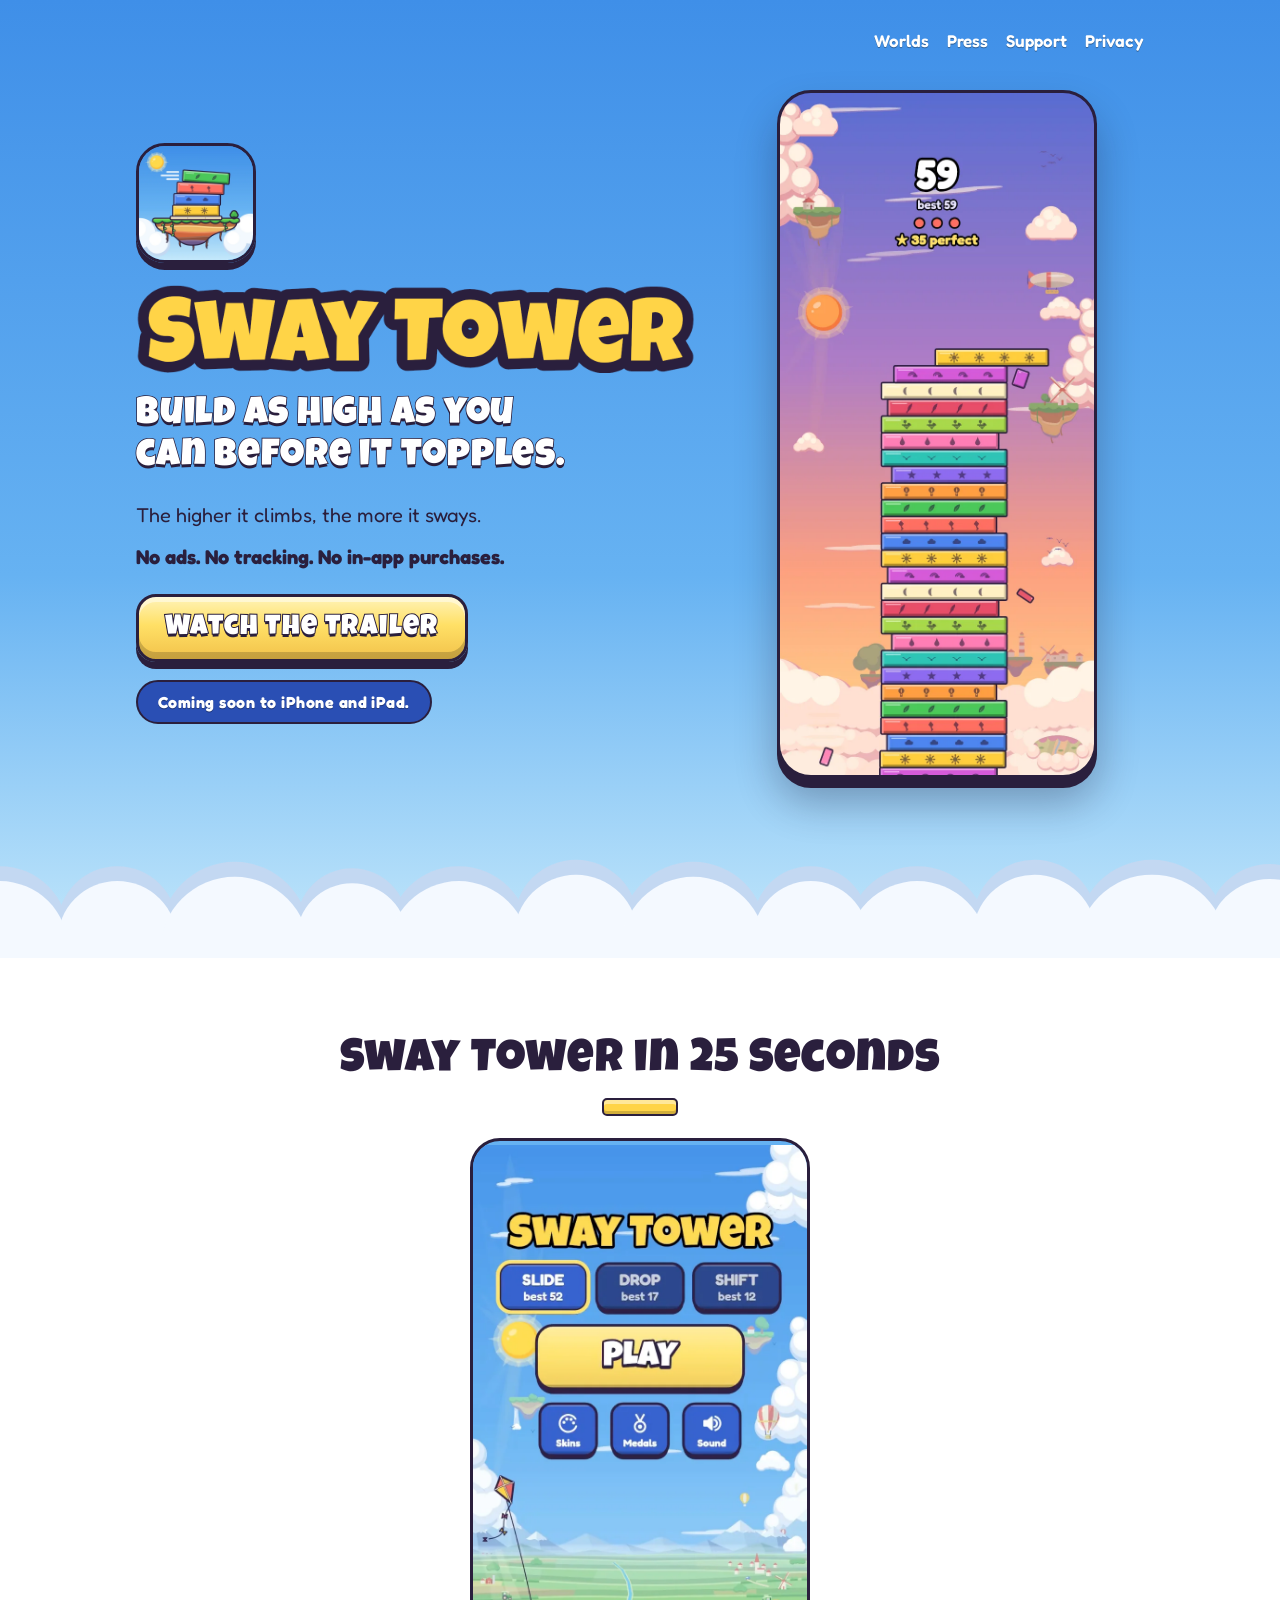
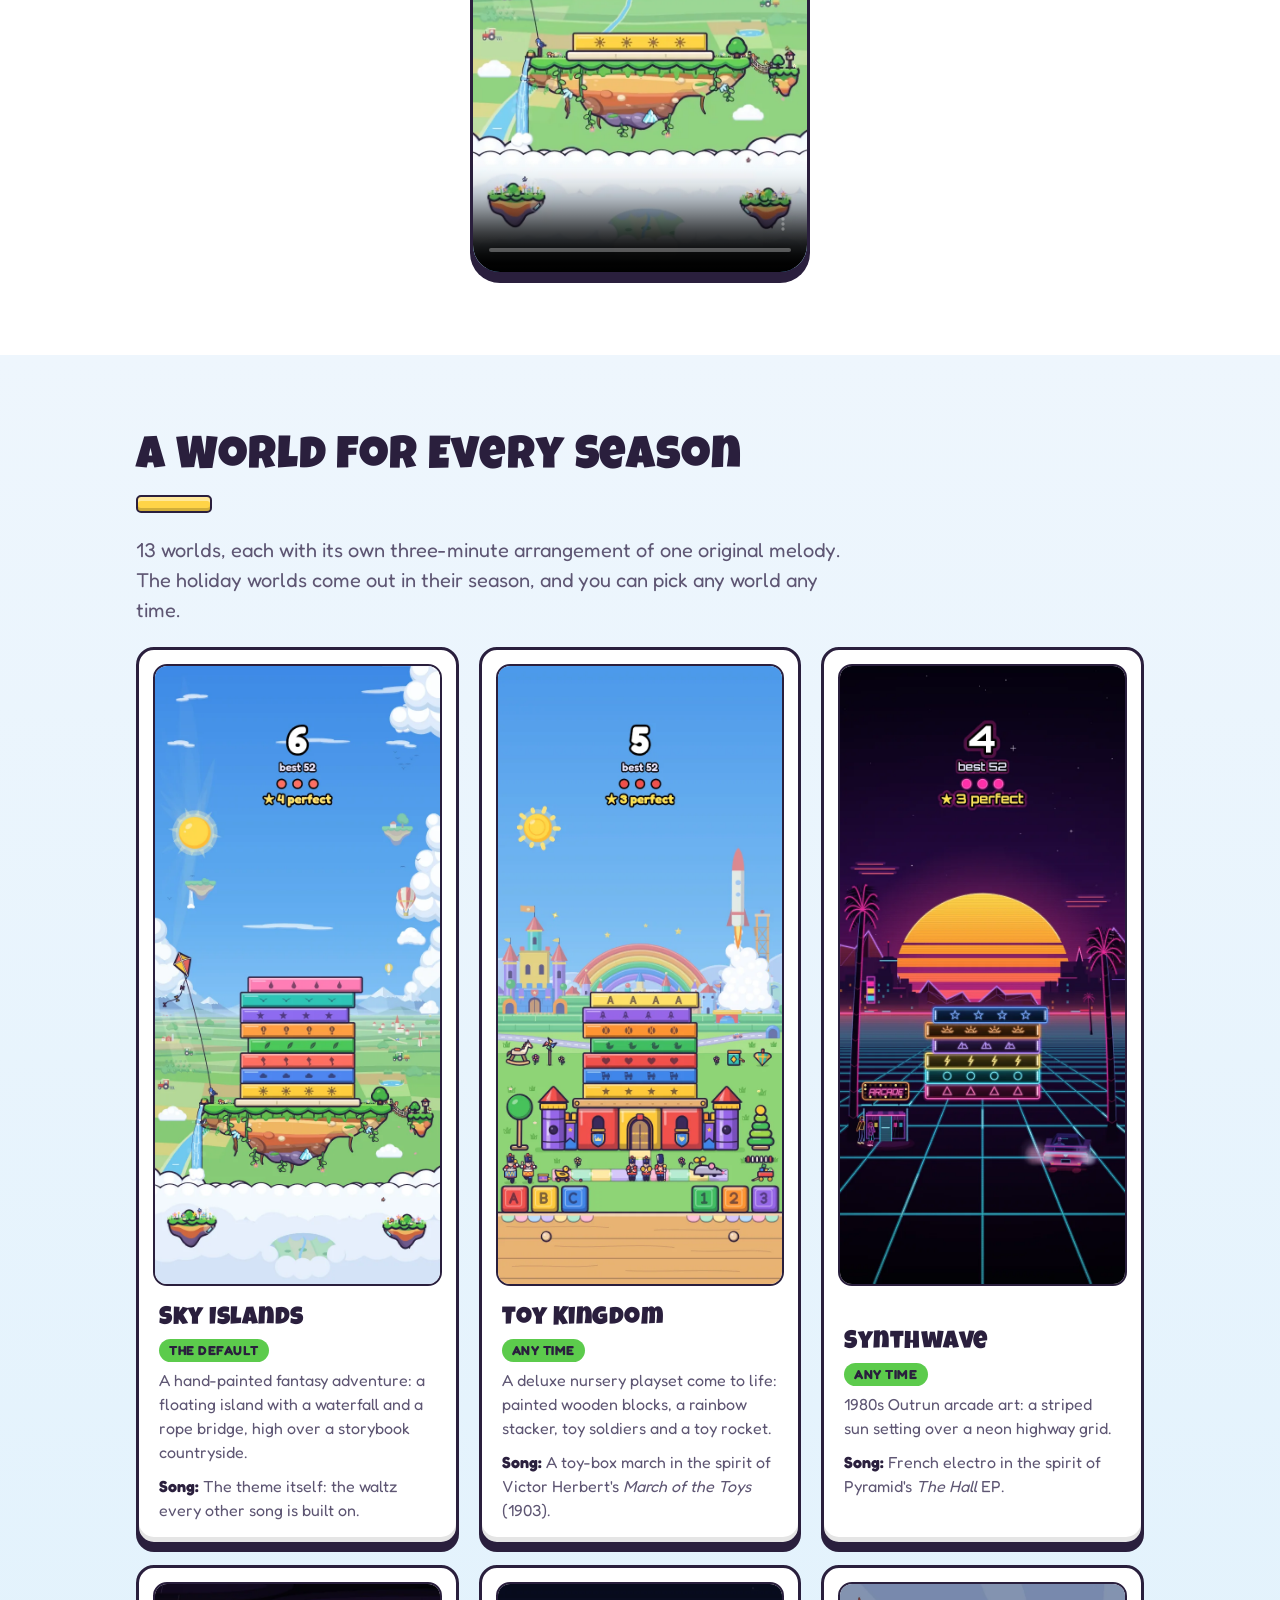
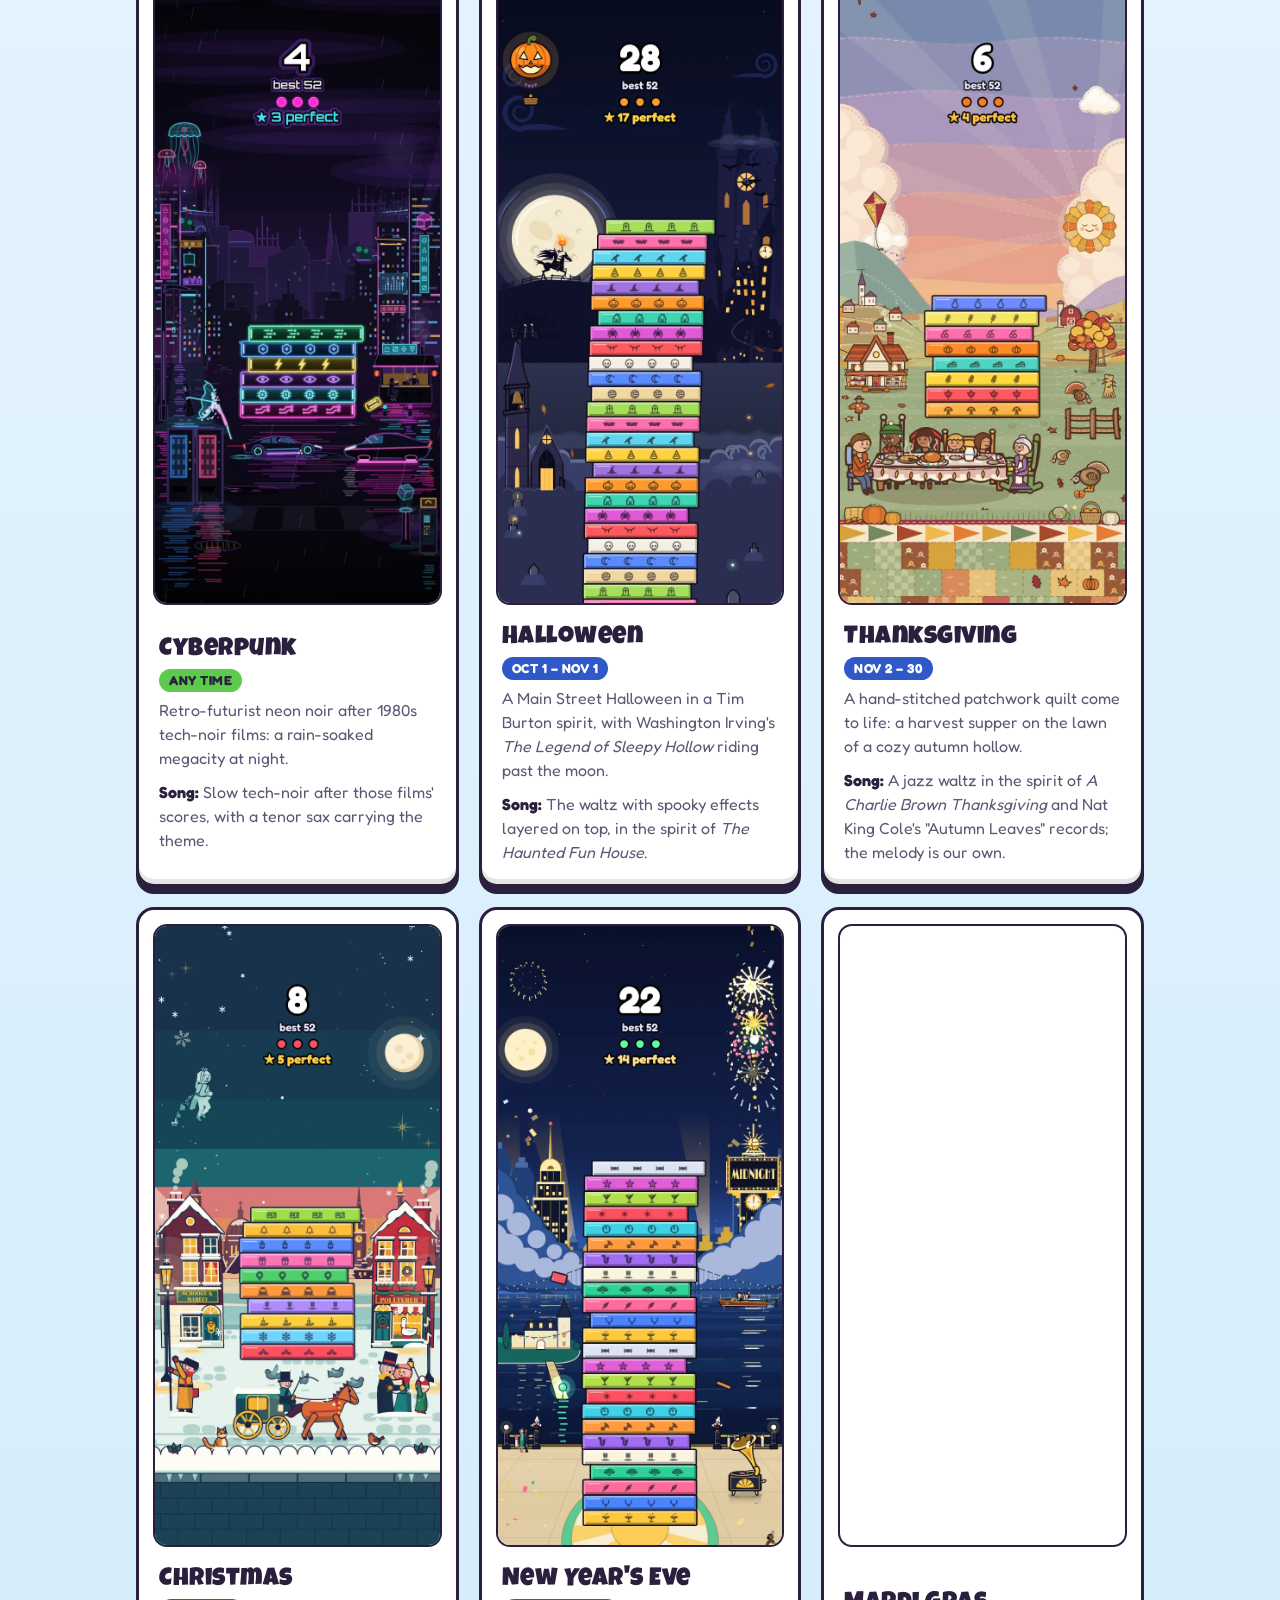
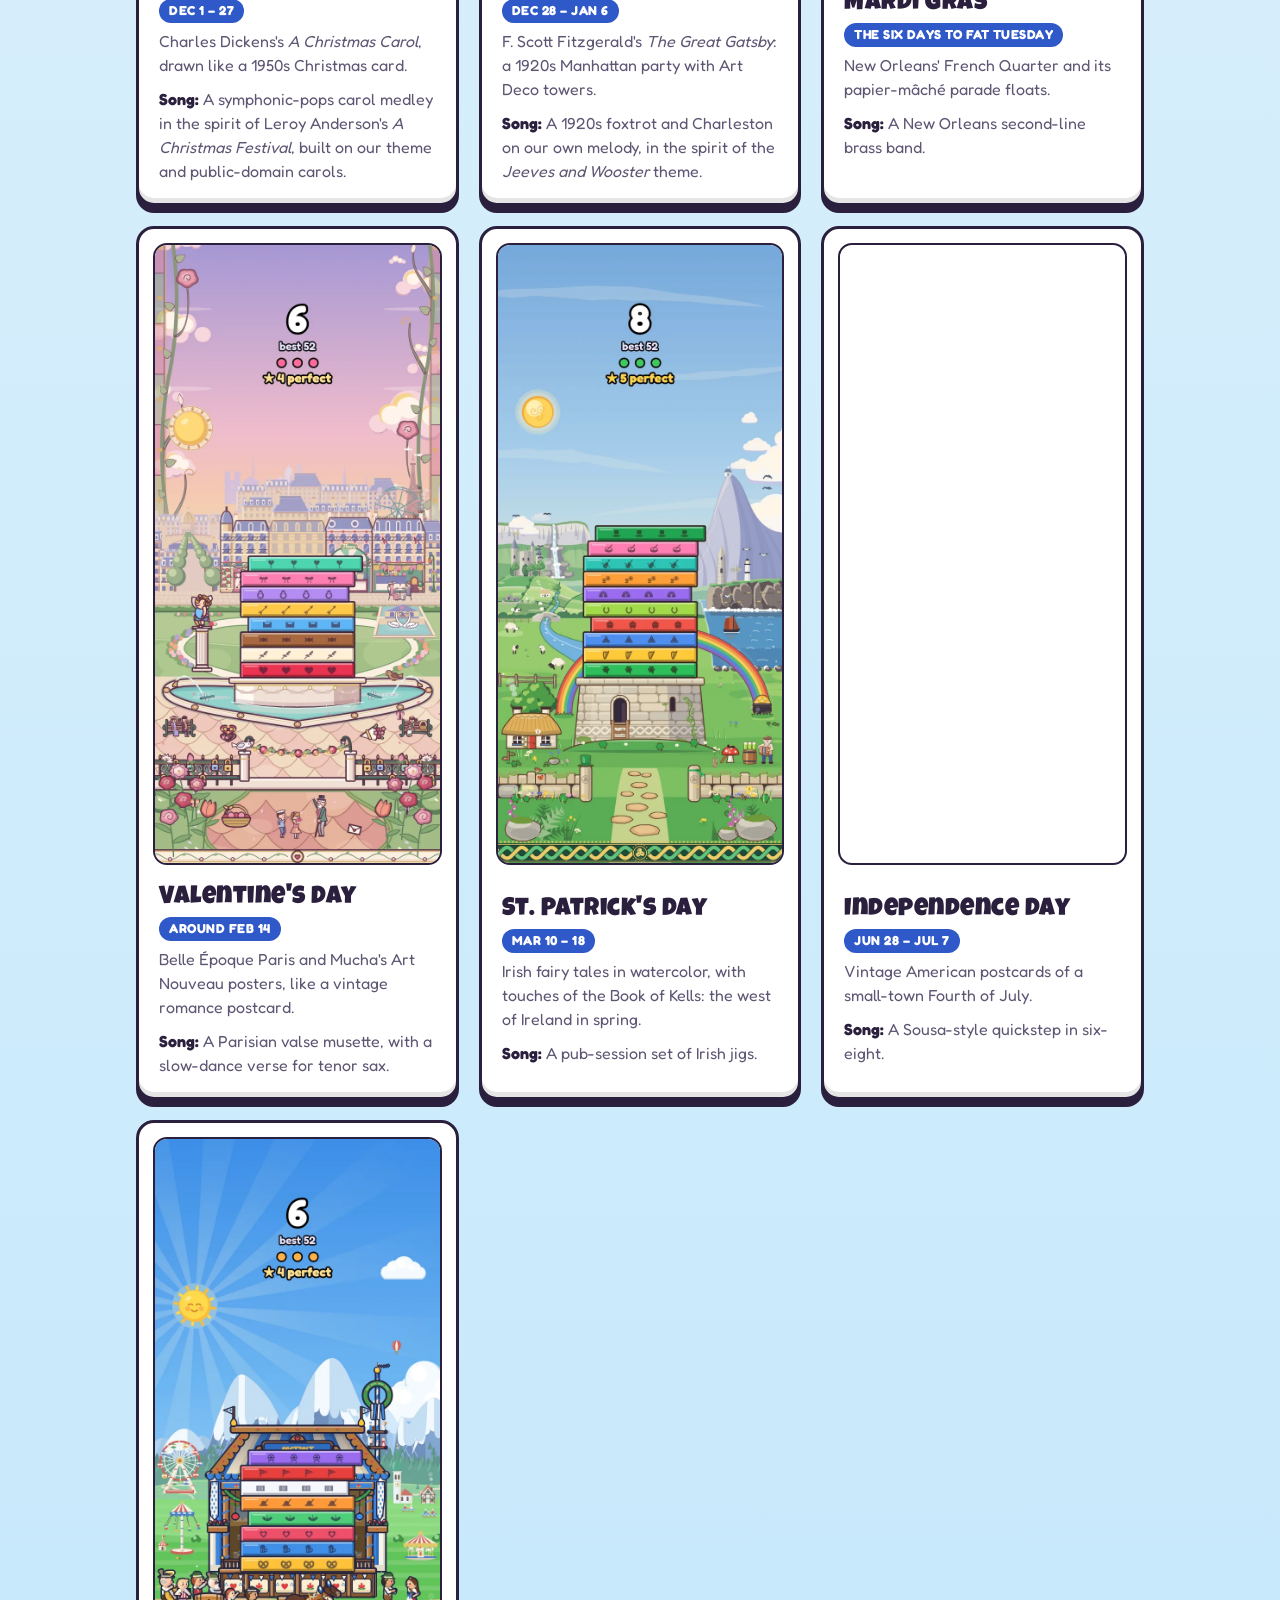
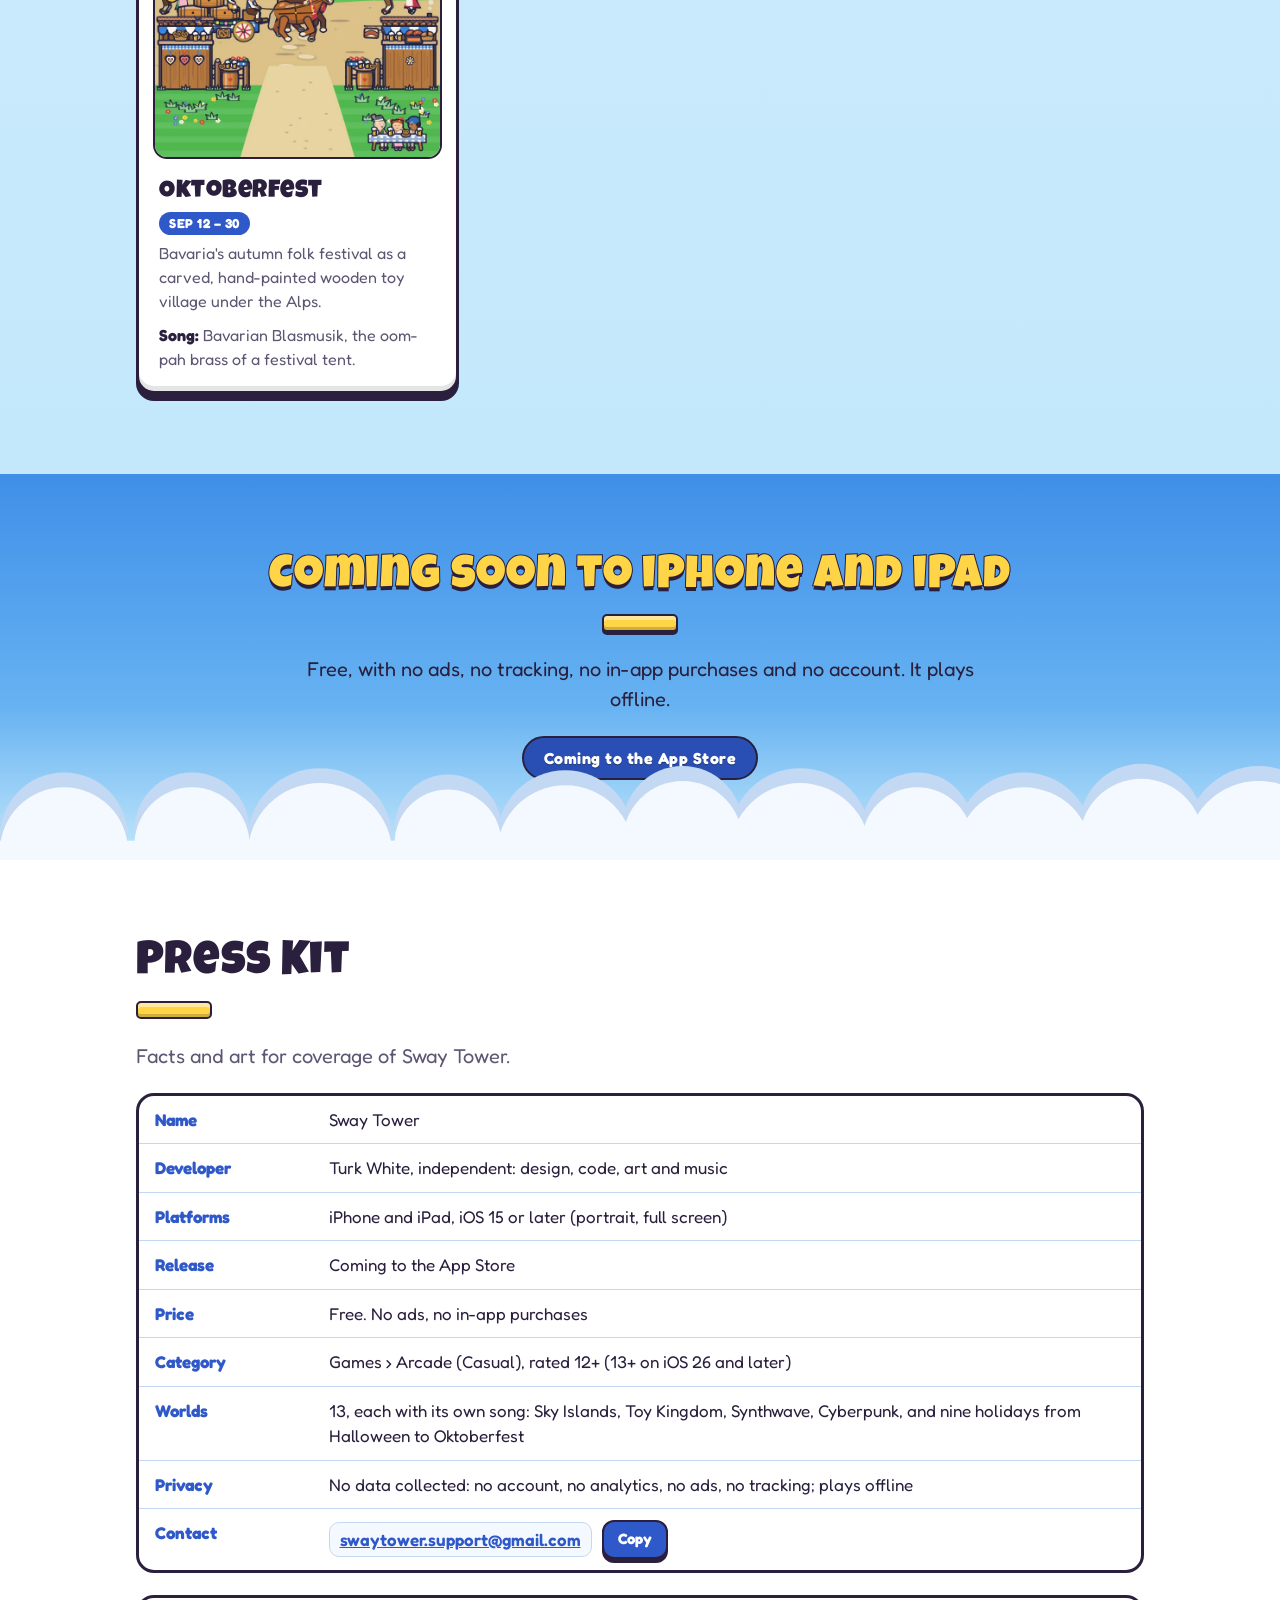
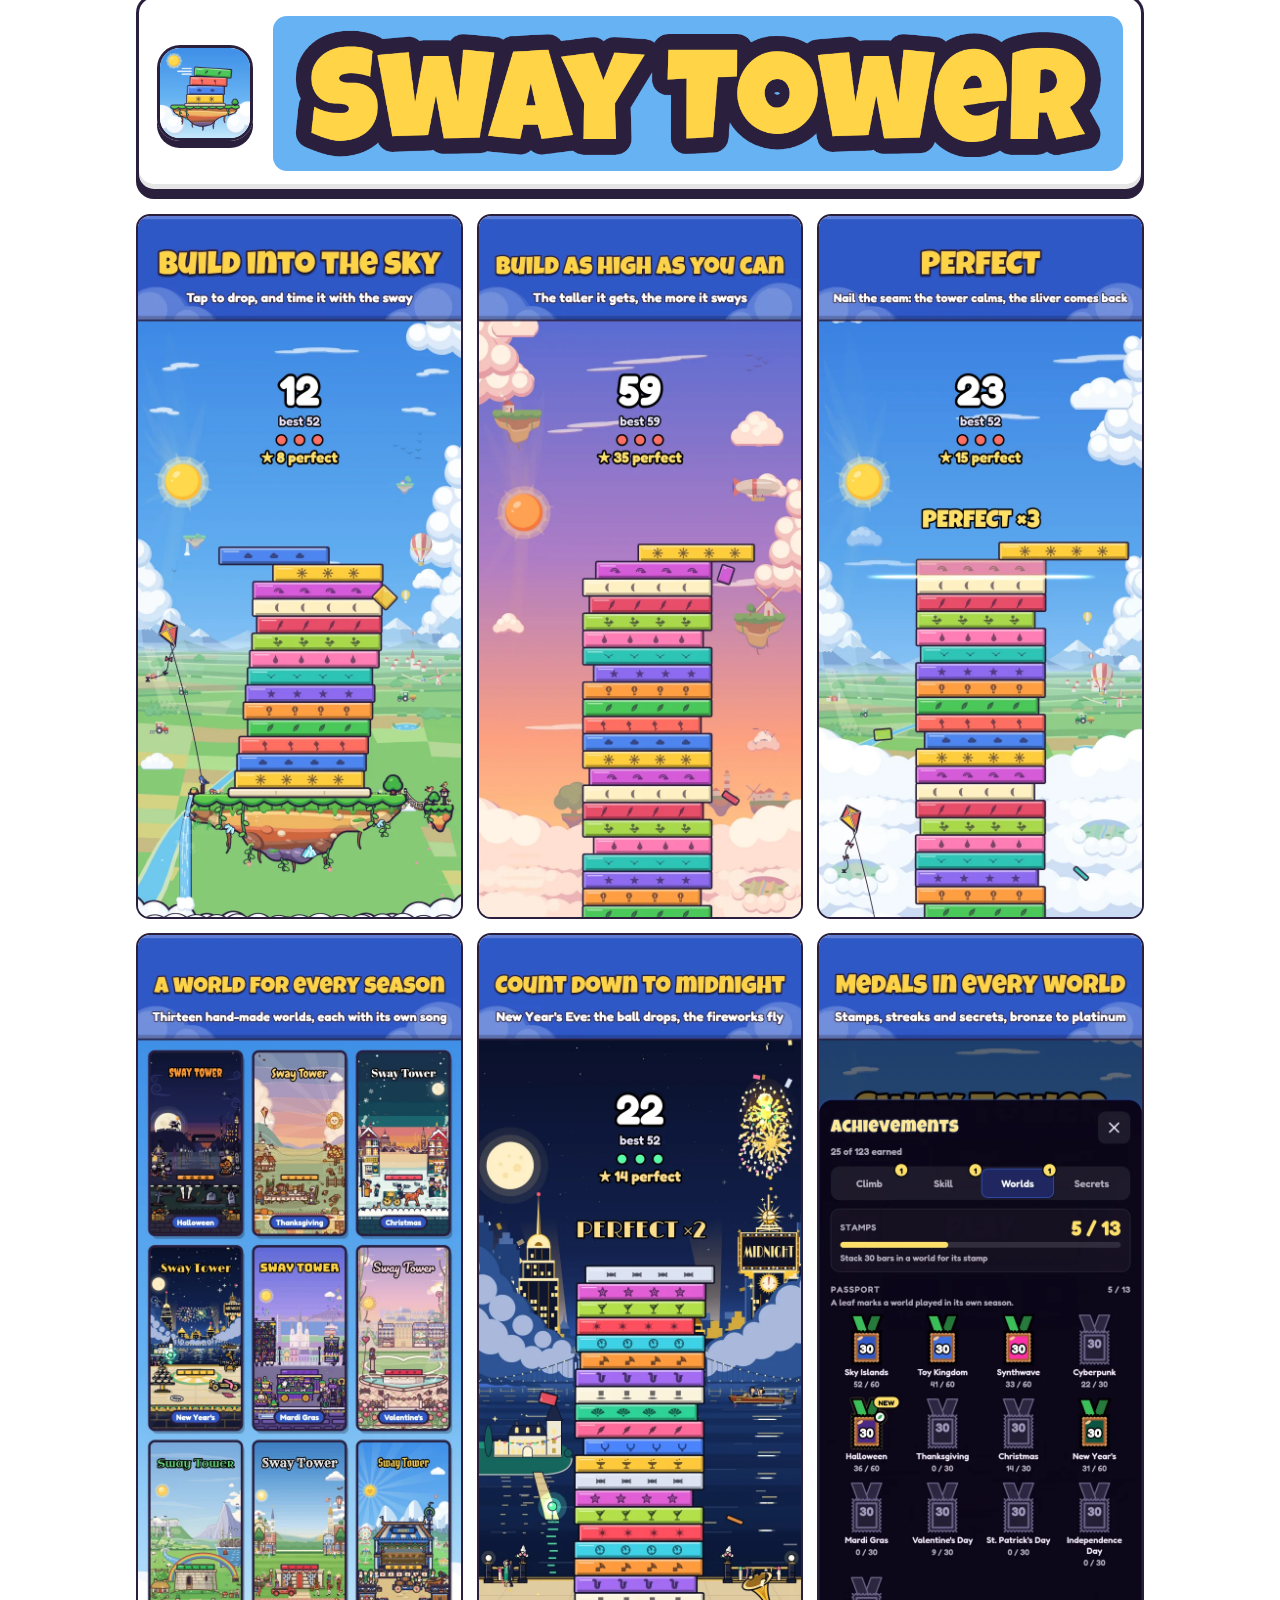
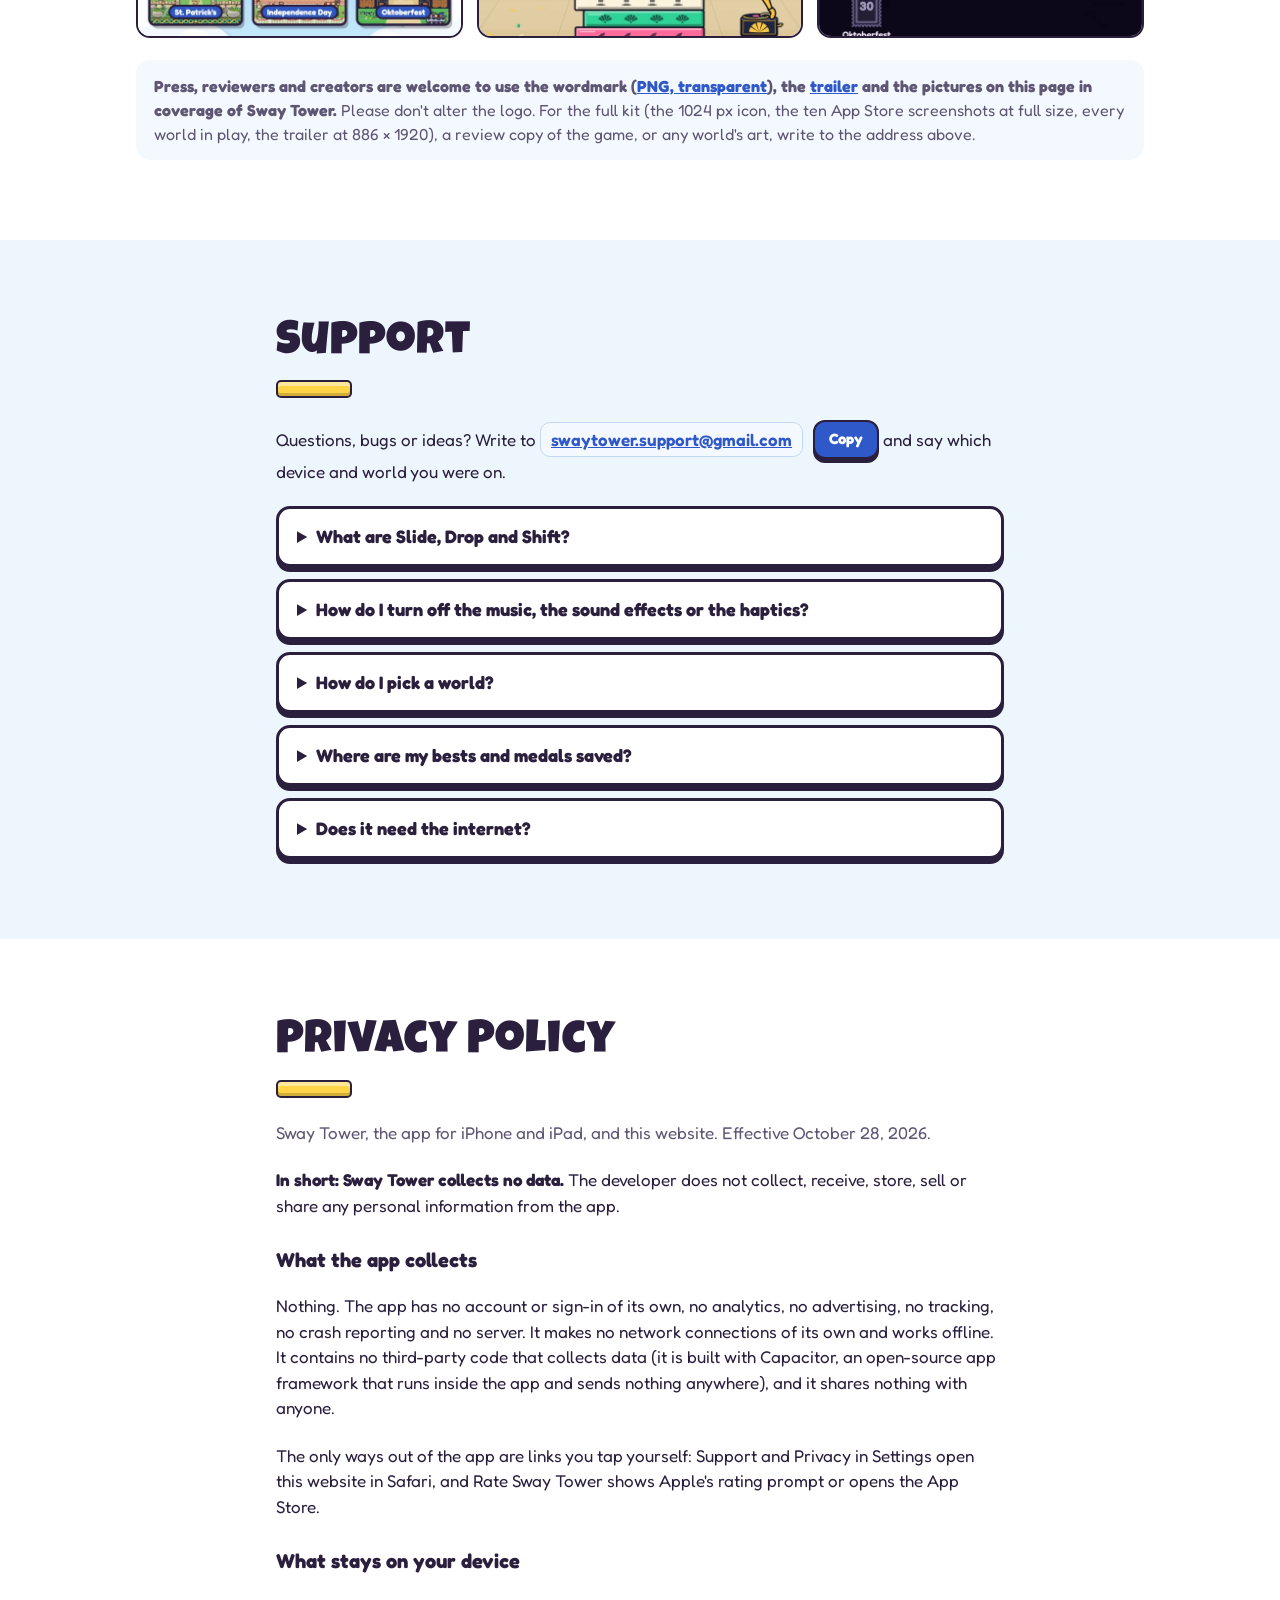
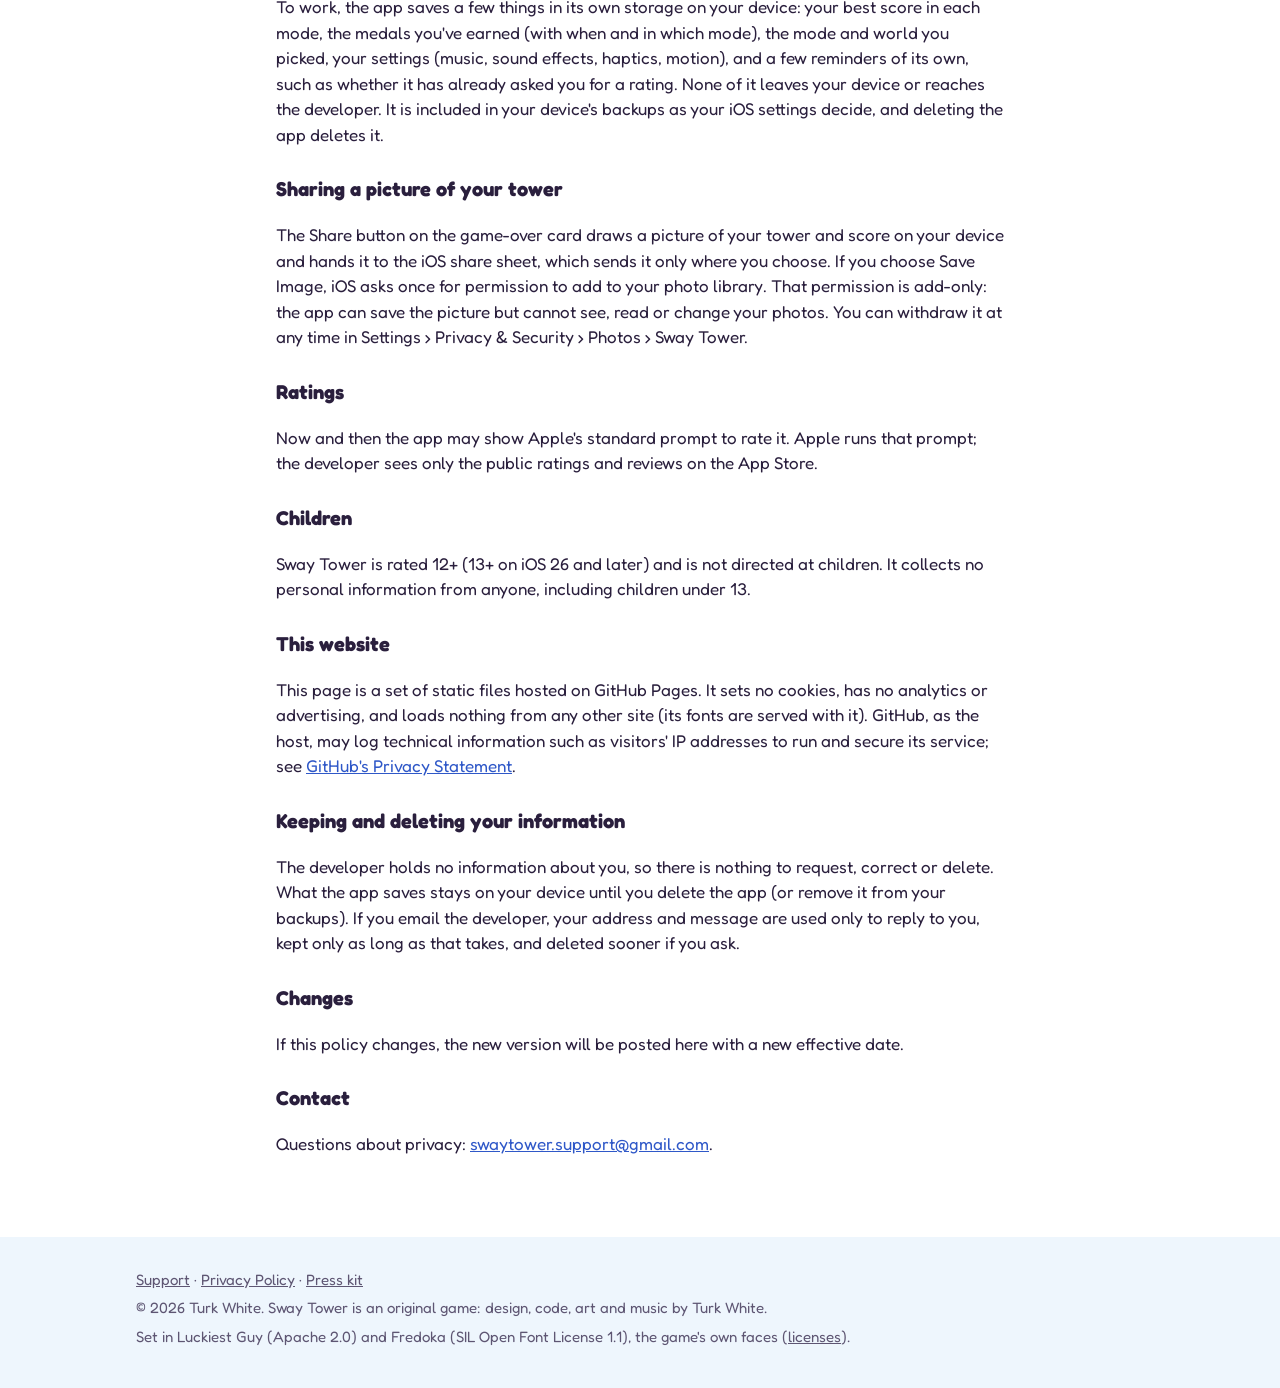
==== commit d327b22b: "Today's game (1.67.0): Sky Islands leads, every world card refreshed, the three-minute songs, the ne" ====
--- a/index.html
+++ b/index.html
@@ -442,14 +442,14 @@
 <section class="band low" id="worlds">
   <div class="wrap stack">
     <h2 class="title">A World for Every Season</h2>
-    <p class="lede">13 worlds, each with its own arrangement of one original melody. The holiday worlds come out in their season, and you can pick any world any time.</p>
+    <p class="lede">13 worlds, each with its own three-minute arrangement of one original melody. The holiday worlds come out in their season, and you can pick any world any time.</p>
     <div class="worlds">
       <article class="box world">
         <img src="assets/worlds/classic.webp" alt="Sky Islands: a short tower on a floating island, a kite and tractors in the countryside far below" width="660" height="1434" loading="lazy" decoding="async">
         <div class="text"><h3>Sky Islands</h3>
           <div class="tags"><span class="when always">The default</span>
             <button class="song" type="button" data-song="assets/music/classic.m4a" aria-pressed="false" aria-label="Play the song: Sky Islands" hidden><span class="disc" aria-hidden="true"><svg viewBox="0 0 12 12"><path class="i-play" d="M3.5 1.5v9l7-4.5z"/><path class="i-pause" d="M2.5 1.5h2.6v9H2.5zM6.9 1.5h2.6v9H6.9z"/></svg></span><span class="label">Play the song</span></button></div>
-          <p>A storybook floating island with roots and vines dangling beneath it, high over a patchwork countryside.</p>
+          <p>A hand-painted fantasy adventure: a floating island with a waterfall and a rope bridge, high over a storybook countryside.</p>
           <p><strong>Song:</strong> The theme itself: the waltz every other song is built on.</p>
         </div>
         <span class="progress" aria-hidden="true"><i></i></span>
@@ -459,7 +459,7 @@
         <div class="text"><h3>Toy Kingdom</h3>
           <div class="tags"><span class="when always">Any time</span>
             <button class="song" type="button" data-song="assets/music/toyblock.m4a" aria-pressed="false" aria-label="Play the song: Toy Kingdom" hidden><span class="disc" aria-hidden="true"><svg viewBox="0 0 12 12"><path class="i-play" d="M3.5 1.5v9l7-4.5z"/><path class="i-pause" d="M2.5 1.5h2.6v9H2.5zM6.9 1.5h2.6v9H6.9z"/></svg></span><span class="label">Play the song</span></button></div>
-          <p>A nursery playset come to life: painted wooden blocks, a rainbow stacker, toy soldiers and a toy rocket.</p>
+          <p>A deluxe nursery playset come to life: painted wooden blocks, a rainbow stacker, toy soldiers and a toy rocket.</p>
           <p><strong>Song:</strong> A toy-box march in the spirit of Victor Herbert's <i>March of the Toys</i> (1903).</p>
         </div>
         <span class="progress" aria-hidden="true"><i></i></span>
@@ -469,7 +469,7 @@
         <div class="text"><h3>Synthwave</h3>
           <div class="tags"><span class="when always">Any time</span>
             <button class="song" type="button" data-song="assets/music/neon.m4a" aria-pressed="false" aria-label="Play the song: Synthwave" hidden><span class="disc" aria-hidden="true"><svg viewBox="0 0 12 12"><path class="i-play" d="M3.5 1.5v9l7-4.5z"/><path class="i-pause" d="M2.5 1.5h2.6v9H2.5zM6.9 1.5h2.6v9H6.9z"/></svg></span><span class="label">Play the song</span></button></div>
-          <p>1980s arcade art: a striped sun setting over a neon grid.</p>
+          <p>1980s Outrun arcade art: a striped sun setting over a neon highway grid.</p>
           <p><strong>Song:</strong> French electro in the spirit of Pyramid's <i>The Hall</i> EP.</p>
         </div>
         <span class="progress" aria-hidden="true"><i></i></span>
@@ -479,7 +479,7 @@
         <div class="text"><h3>Cyberpunk</h3>
           <div class="tags"><span class="when always">Any time</span>
             <button class="song" type="button" data-song="assets/music/neon-cyber.m4a" aria-pressed="false" aria-label="Play the song: Cyberpunk" hidden><span class="disc" aria-hidden="true"><svg viewBox="0 0 12 12"><path class="i-play" d="M3.5 1.5v9l7-4.5z"/><path class="i-pause" d="M2.5 1.5h2.6v9H2.5zM6.9 1.5h2.6v9H6.9z"/></svg></span><span class="label">Play the song</span></button></div>
-          <p>1980s tech-noir films: a rain-soaked neon city at night.</p>
+          <p>Retro-futurist neon noir after 1980s tech-noir films: a rain-soaked megacity at night.</p>
           <p><strong>Song:</strong> Slow tech-noir after those films' scores, with a tenor sax carrying the theme.</p>
         </div>
         <span class="progress" aria-hidden="true"><i></i></span>
@@ -489,7 +489,7 @@
         <div class="text"><h3>Halloween</h3>
           <div class="tags"><span class="when">Oct 1 – Nov 1</span>
             <button class="song" type="button" data-song="assets/music/halloween.m4a" aria-pressed="false" aria-label="Play the song: Halloween" hidden><span class="disc" aria-hidden="true"><svg viewBox="0 0 12 12"><path class="i-play" d="M3.5 1.5v9l7-4.5z"/><path class="i-pause" d="M2.5 1.5h2.6v9H2.5zM6.9 1.5h2.6v9H6.9z"/></svg></span><span class="label">Play the song</span></button></div>
-          <p>Washington Irving's <i>The Legend of Sleepy Hollow</i>, on a crooked small-town Main Street.</p>
+          <p>A Main Street Halloween in a Tim Burton spirit, with Washington Irving's <i>The Legend of Sleepy Hollow</i> riding past the moon.</p>
           <p><strong>Song:</strong> The waltz with spooky effects layered on top, in the spirit of <i>The Haunted Fun House</i>.</p>
         </div>
         <span class="progress" aria-hidden="true"><i></i></span>
@@ -499,7 +499,7 @@
         <div class="text"><h3>Thanksgiving</h3>
           <div class="tags"><span class="when">Nov 2 – 30</span>
             <button class="song" type="button" data-song="assets/music/thanksgiving.m4a" aria-pressed="false" aria-label="Play the song: Thanksgiving" hidden><span class="disc" aria-hidden="true"><svg viewBox="0 0 12 12"><path class="i-play" d="M3.5 1.5v9l7-4.5z"/><path class="i-pause" d="M2.5 1.5h2.6v9H2.5zM6.9 1.5h2.6v9H6.9z"/></svg></span><span class="label">Play the song</span></button></div>
-          <p>A cozy autumn hollow and a harvest supper on the lawn.</p>
+          <p>A hand-stitched patchwork quilt come to life: a harvest supper on the lawn of a cozy autumn hollow.</p>
           <p><strong>Song:</strong> A jazz waltz in the spirit of <i>A Charlie Brown Thanksgiving</i> and Nat King Cole's "Autumn Leaves" records; the melody is our own.</p>
         </div>
         <span class="progress" aria-hidden="true"><i></i></span>
@@ -539,7 +539,7 @@
         <div class="text"><h3>Valentine's Day</h3>
           <div class="tags"><span class="when">Around Feb 14</span>
             <button class="song" type="button" data-song="assets/music/valentines.m4a" aria-pressed="false" aria-label="Play the song: Valentine's Day" hidden><span class="disc" aria-hidden="true"><svg viewBox="0 0 12 12"><path class="i-play" d="M3.5 1.5v9l7-4.5z"/><path class="i-pause" d="M2.5 1.5h2.6v9H2.5zM6.9 1.5h2.6v9H6.9z"/></svg></span><span class="label">Play the song</span></button></div>
-          <p>Belle Époque Paris and Art Nouveau posters.</p>
+          <p>Belle Époque Paris and Mucha's Art Nouveau posters, like a vintage romance postcard.</p>
           <p><strong>Song:</strong> A Parisian valse musette, with a slow-dance verse for tenor sax.</p>
         </div>
         <span class="progress" aria-hidden="true"><i></i></span>
@@ -549,7 +549,7 @@
         <div class="text"><h3>St. Patrick's Day</h3>
           <div class="tags"><span class="when">Mar 10 – 18</span>
             <button class="song" type="button" data-song="assets/music/stpatricks.m4a" aria-pressed="false" aria-label="Play the song: St. Patrick's Day" hidden><span class="disc" aria-hidden="true"><svg viewBox="0 0 12 12"><path class="i-play" d="M3.5 1.5v9l7-4.5z"/><path class="i-pause" d="M2.5 1.5h2.6v9H2.5zM6.9 1.5h2.6v9H6.9z"/></svg></span><span class="label">Play the song</span></button></div>
-          <p>Irish folk tales and the Book of Kells: the west of Ireland in spring.</p>
+          <p>Irish fairy tales in watercolor, with touches of the Book of Kells: the west of Ireland in spring.</p>
           <p><strong>Song:</strong> A pub-session set of Irish jigs.</p>
         </div>
         <span class="progress" aria-hidden="true"><i></i></span>
@@ -569,7 +569,7 @@
         <div class="text"><h3>Oktoberfest</h3>
           <div class="tags"><span class="when">Sep 12 – 30</span>
             <button class="song" type="button" data-song="assets/music/oktoberfest.m4a" aria-pressed="false" aria-label="Play the song: Oktoberfest" hidden><span class="disc" aria-hidden="true"><svg viewBox="0 0 12 12"><path class="i-play" d="M3.5 1.5v9l7-4.5z"/><path class="i-pause" d="M2.5 1.5h2.6v9H2.5zM6.9 1.5h2.6v9H6.9z"/></svg></span><span class="label">Play the song</span></button></div>
-          <p>Bavaria's autumn folk festival, in a meadow under the Alps.</p>
+          <p>Bavaria's autumn folk festival as a carved, hand-painted wooden toy village under the Alps.</p>
           <p><strong>Song:</strong> Bavarian Blasmusik, the oom-pah brass of a festival tent.</p>
         </div>
         <span class="progress" aria-hidden="true"><i></i></span>
@@ -609,12 +609,12 @@
       <div><dt>Name</dt><dd>Sway Tower</dd></div>
       <div><dt>Developer</dt><dd>Turk White, independent: design, code, art and music</dd></div>
       <div><dt>Platforms</dt><dd>iPhone and iPad, iOS 15 or later (portrait, full screen)</dd></div>
-      <div><dt>Version</dt><dd>1.0.0, coming to the App Store</dd></div>
+      <div><dt>Release</dt><dd>Coming to the App Store</dd></div>
       <div><dt>Price</dt><dd>Free. No ads, no in-app purchases</dd></div>
       <div><dt>Category</dt><dd>Games › Arcade (Casual), rated 12+ (13+ on iOS 26 and later)</dd></div>
       <div><dt>Worlds</dt><dd>13, each with its own song: Sky Islands, Toy Kingdom, Synthwave, Cyberpunk, and nine holidays from Halloween to Oktoberfest</dd></div>
-      <!-- GAME CENTER (off in 1.0): uncomment for the version that turns it on (store/LISTING.md)
-      <div><dt>Game Center</dt><dd>Optional: leaderboards for Slide and Drop, and the thirty medals as achievements</dd></div>
+      <!-- GAME CENTER (off at launch): uncomment for the version that turns it on (store/LISTING.md)
+      <div><dt>Game Center</dt><dd>Optional: leaderboards for Slide, Drop and Shift, and 54 of the 123 medals as achievements</dd></div>
       -->
       <div><dt>Privacy</dt><dd>No data collected: no account, no analytics, no ads, no tracking; plays offline</dd></div>
       <div><dt>Contact</dt><dd><span class="email"><a href="mailto:swaytower.support@gmail.com">swaytower.support@gmail.com</a><button class="copy" type="button" data-copy="swaytower.support@gmail.com">Copy</button></span></dd></div>
@@ -624,12 +624,12 @@
       <div class="logo-dark"><img src="assets/logo.png" alt="The Sway Tower wordmark" width="1400" height="220" loading="lazy" decoding="async"></div>
     </div>
     <div class="shots">
-      <img src="assets/shots/01-halloween.webp" alt="App Store screenshot: Build as high as you dare, the Halloween world at night" width="660" height="1434" loading="lazy" decoding="async">
+      <img src="assets/shots/01-skyislands.webp" alt="App Store screenshot: Build into the sky, the tower on its floating island over the countryside" width="660" height="1434" loading="lazy" decoding="async">
       <img src="assets/shots/02-sway.webp" alt="App Store screenshot: Build as high as you can, a tall tower swaying at sunset" width="660" height="1434" loading="lazy" decoding="async">
       <img src="assets/shots/03-perfect.webp" alt="App Store screenshot: PERFECT" width="660" height="1434" loading="lazy" decoding="async">
       <img src="assets/shots/05-seasons.webp" alt="App Store screenshot: A world for every season, the nine holiday worlds in a grid" width="660" height="1434" loading="lazy" decoding="async">
       <img src="assets/shots/06-newyear.webp" alt="App Store screenshot: Count down to midnight" width="660" height="1434" loading="lazy" decoding="async">
-      <img src="assets/shots/10-medals.webp" alt="App Store screenshot: Thirty medals to win, the Achievements screen" width="660" height="1434" loading="lazy" decoding="async">
+      <img src="assets/shots/10-medals.webp" alt="App Store screenshot: Medals in every world, the passport page of the Achievements screen" width="660" height="1434" loading="lazy" decoding="async">
     </div>
     <p class="note"><strong>Press, reviewers and creators are welcome to use the wordmark (<a href="assets/logo.png">PNG, transparent</a>), the <a href="assets/trailer.mp4">trailer</a> and the pictures on this page in coverage of Sway Tower.</strong> Please don't alter the logo. For the full kit (the 1024 px icon, the ten App Store screenshots at full size, every world in play, the trailer at 886 × 1920), a review copy of the game, or any world's art, write to the address above.</p>
   </div>
@@ -641,8 +641,8 @@
     <p>Questions, bugs or ideas? Write to <span class="email"><a href="mailto:swaytower.support@gmail.com">swaytower.support@gmail.com</a><button class="copy" type="button" data-copy="swaytower.support@gmail.com">Copy</button></span> and say which device and world you were on.</p>
     <div class="faq">
       <details>
-        <summary>What's the difference between Slide and Drop?</summary>
-        <p>In Slide, the bar lands right where you tap; in Drop, it glides one bar higher and falls when you tap, so aim for where the swaying top will be when it lands. Pick either on the title screen; everything else plays the same, and each mode keeps its own best.</p>
+        <summary>What are Slide, Drop and Shift?</summary>
+        <p>In Slide, the bar lands right where you tap; in Drop, it glides one bar higher and falls when you tap, so aim for where the swaying top will be when it lands. Shift lands it like Slide, and the bars shift with the sway: a perfect pins its bar, and a bar that slides off the top costs a life. Pick one on the title screen; each mode keeps its own best.</p>
       </details>
       <details>
         <summary>How do I turn off the music, the sound effects or the haptics?</summary>
@@ -650,12 +650,12 @@
       </details>
       <details>
         <summary>How do I pick a world?</summary>
-        <p>Tap Skins on the title screen to see all 13. Auto, the default, brings out each holiday world around its holiday and Sky Islands (listed as Classic) the rest of the year; pick any world to stay there.</p>
+        <p>Tap Skins on the title screen to see all 13. Auto, the default, brings out each holiday world around its holiday and Sky Islands the rest of the year; pick any world to stay there.</p>
       </details>
-      <!-- GAME CENTER (off in 1.0): uncomment for the version that turns it on (store/LISTING.md)
+      <!-- GAME CENTER (off at launch): uncomment for the version that turns it on (store/LISTING.md)
       <details>
         <summary>Do I need Game Center?</summary>
-        <p>No. Game Center is optional: the game offers to sign you in once, after your first PLAY, and plays exactly the same without it. If you sign in, your best runs go on the Slide and Drop leaderboards and your medals show as achievements. You can sign in later from Settings, or sign out in your device's Settings › Game Center.</p>
+        <p>No. Game Center is optional: the game offers to sign you in once, after your first PLAY, and plays exactly the same without it. If you sign in, your best runs go on the Slide, Drop and Shift leaderboards and your medals show as achievements. You can sign in later from Settings, or sign out in your device's Settings › Game Center.</p>
       </details>
       -->
       <details>
@@ -683,7 +683,7 @@
     <h3>What stays on your device</h3>
     <p>To work, the app saves a few things in its own storage on your device: your best score in each mode, the medals you've earned (with when and in which mode), the mode and world you picked, your settings (music, sound effects, haptics, motion), and a few reminders of its own, such as whether it has already asked you for a rating. None of it leaves your device or reaches the developer. It is included in your device's backups as your iOS settings decide, and deleting the app deletes it.</p>
 
-    <!-- GAME CENTER (off in 1.0): uncomment for the version that turns it on (store/LISTING.md)
+    <!-- GAME CENTER (off at launch): uncomment for the version that turns it on (store/LISTING.md)
     <h3>Game Center</h3>
     <p>Game Center is Apple's, and it is optional. If you sign in to Game Center, the app sends your scores (the bars stacked in a run) and the medals you earn to Apple through Game Center so they can appear on the leaderboards and as achievements; other players may see your Game Center name and scores as your Game Center settings allow. Apple handles this under <a href="https://www.apple.com/legal/privacy/">Apple's Privacy Policy</a>; the developer does not receive it. You can sign out at any time in your device's Settings › Game Center.</p>
     -->
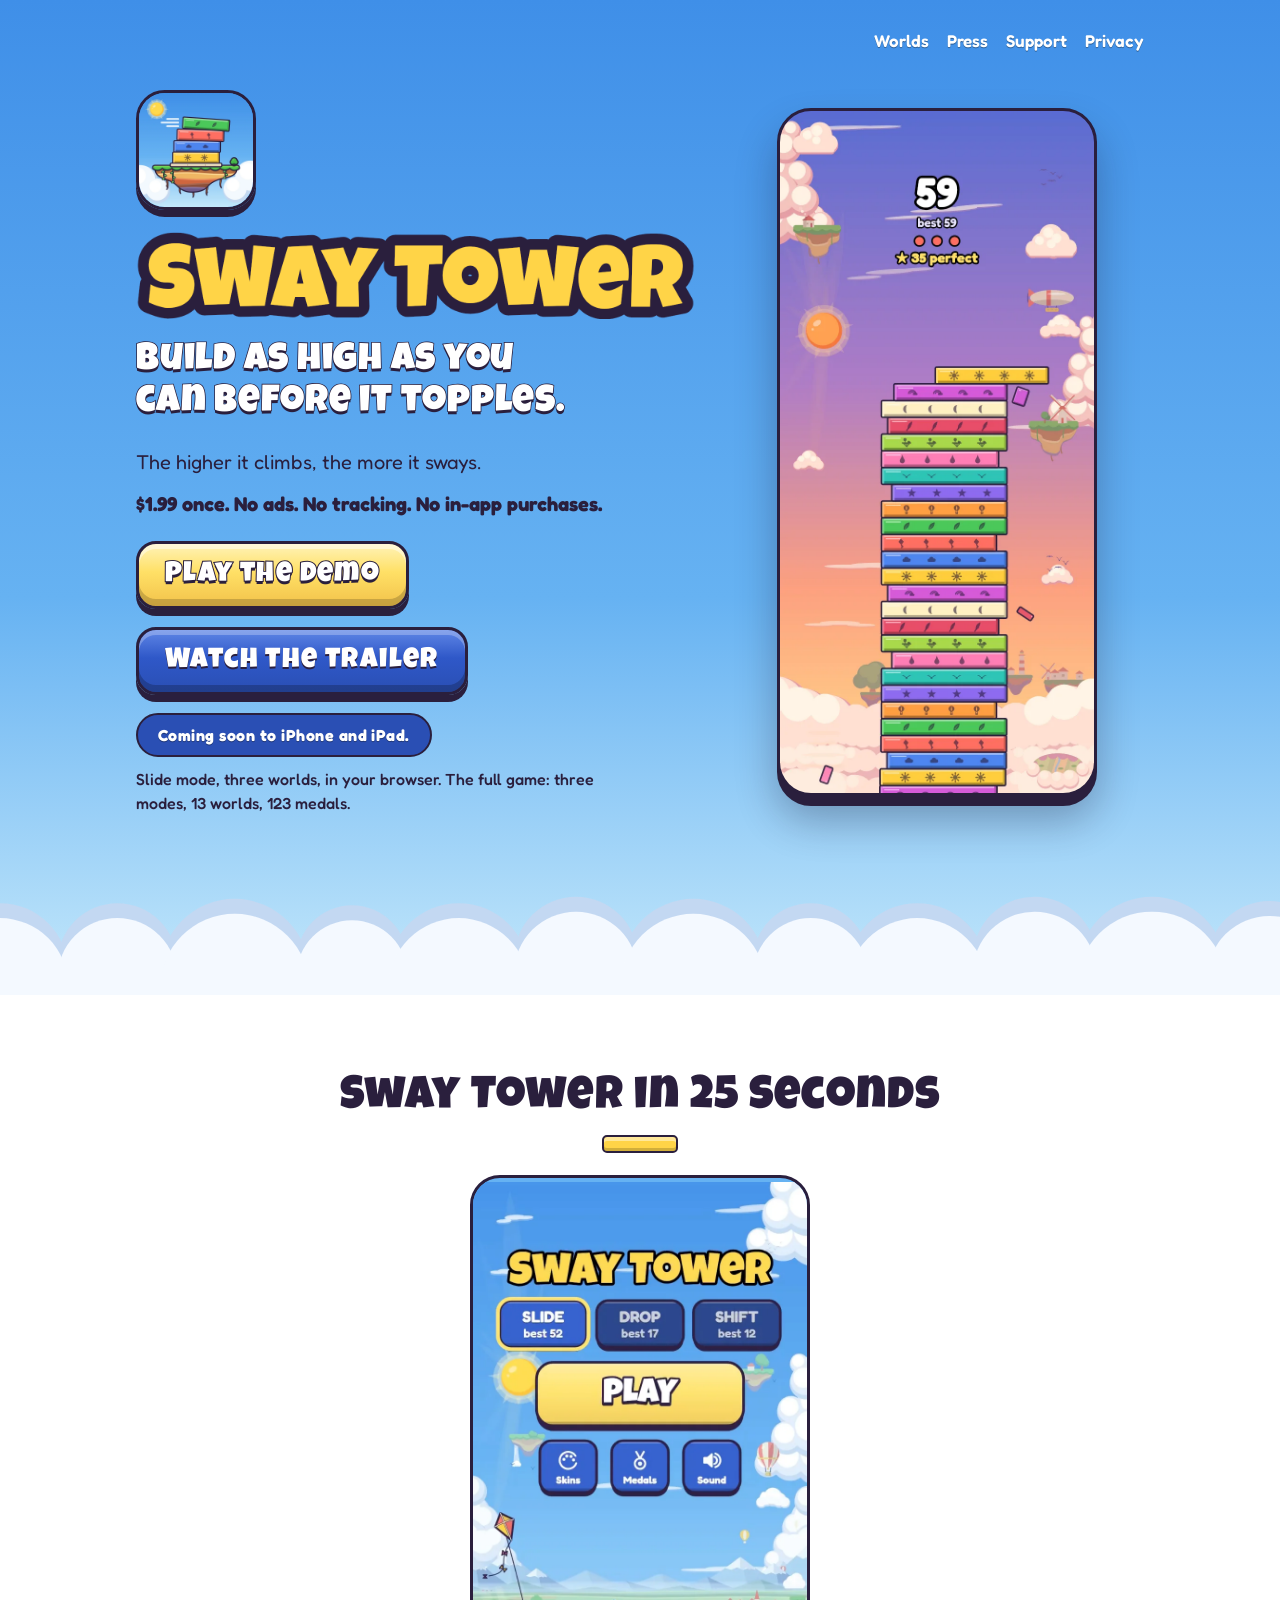
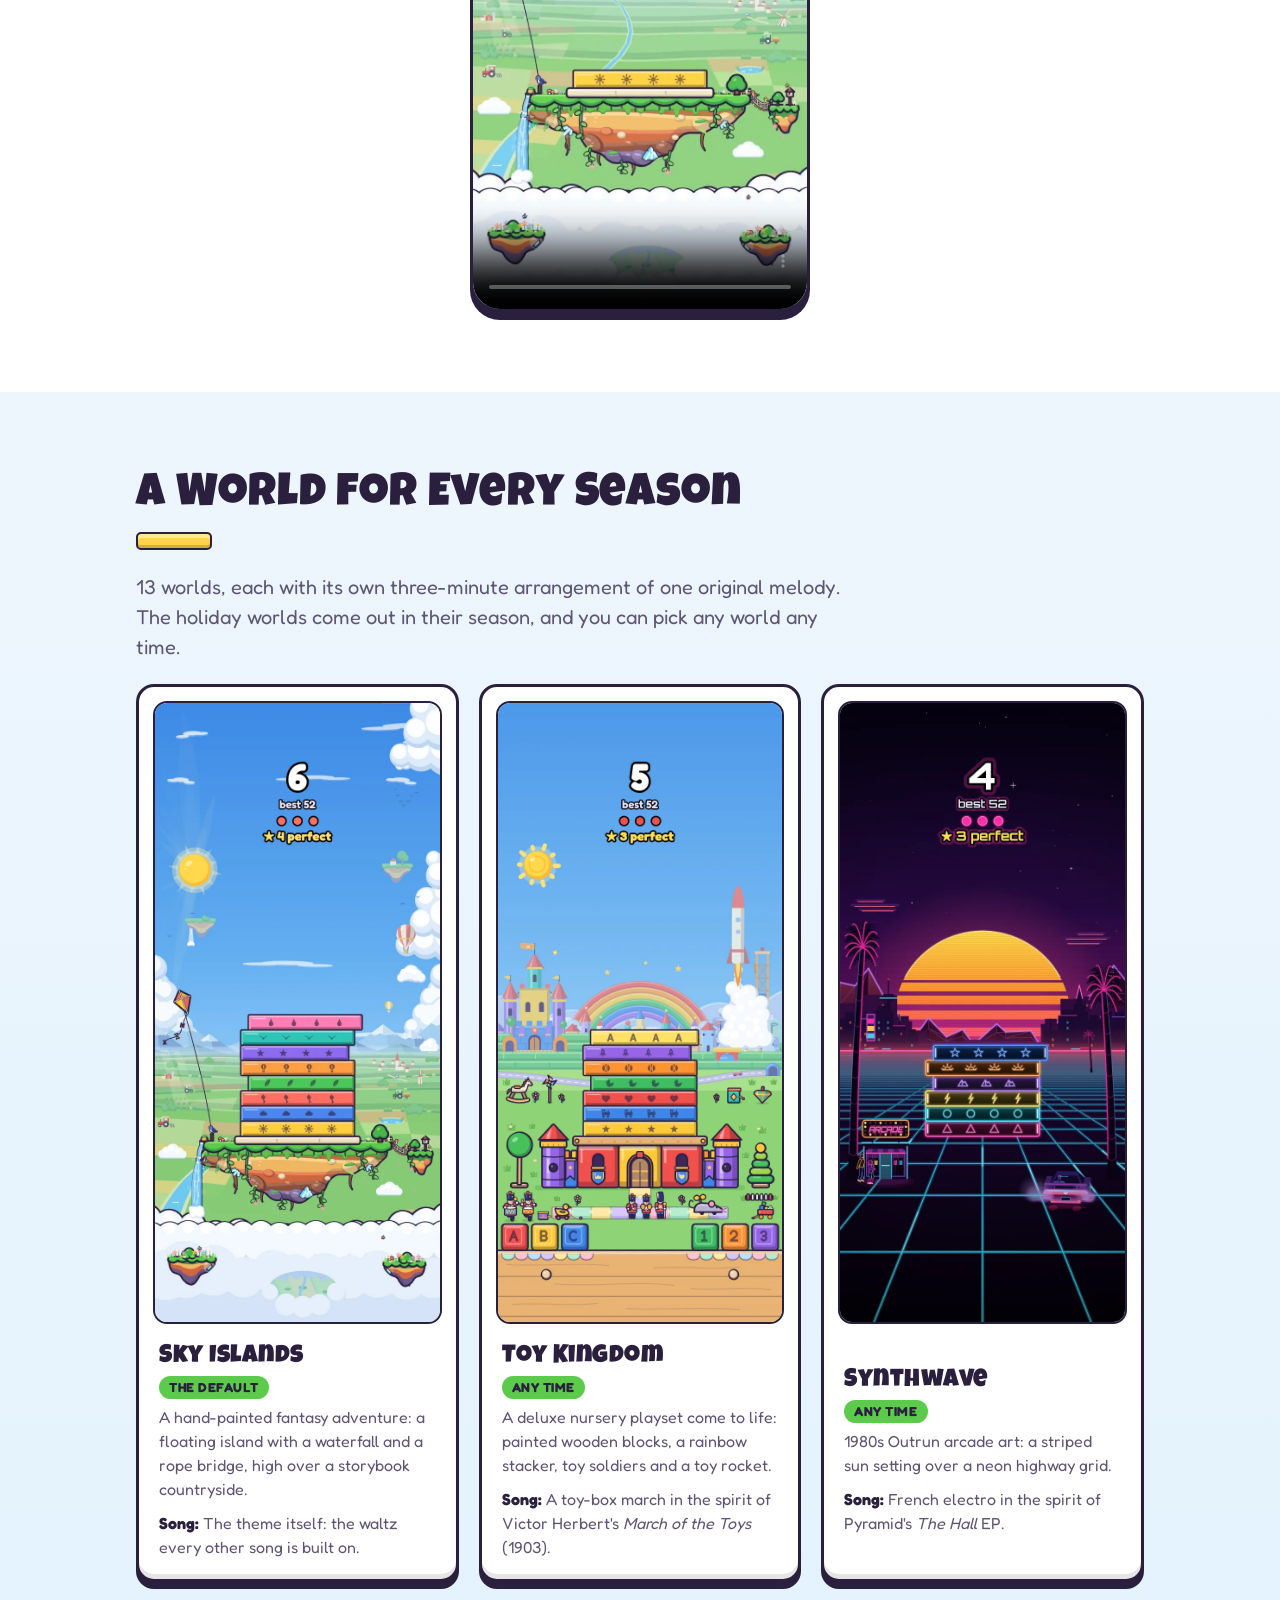
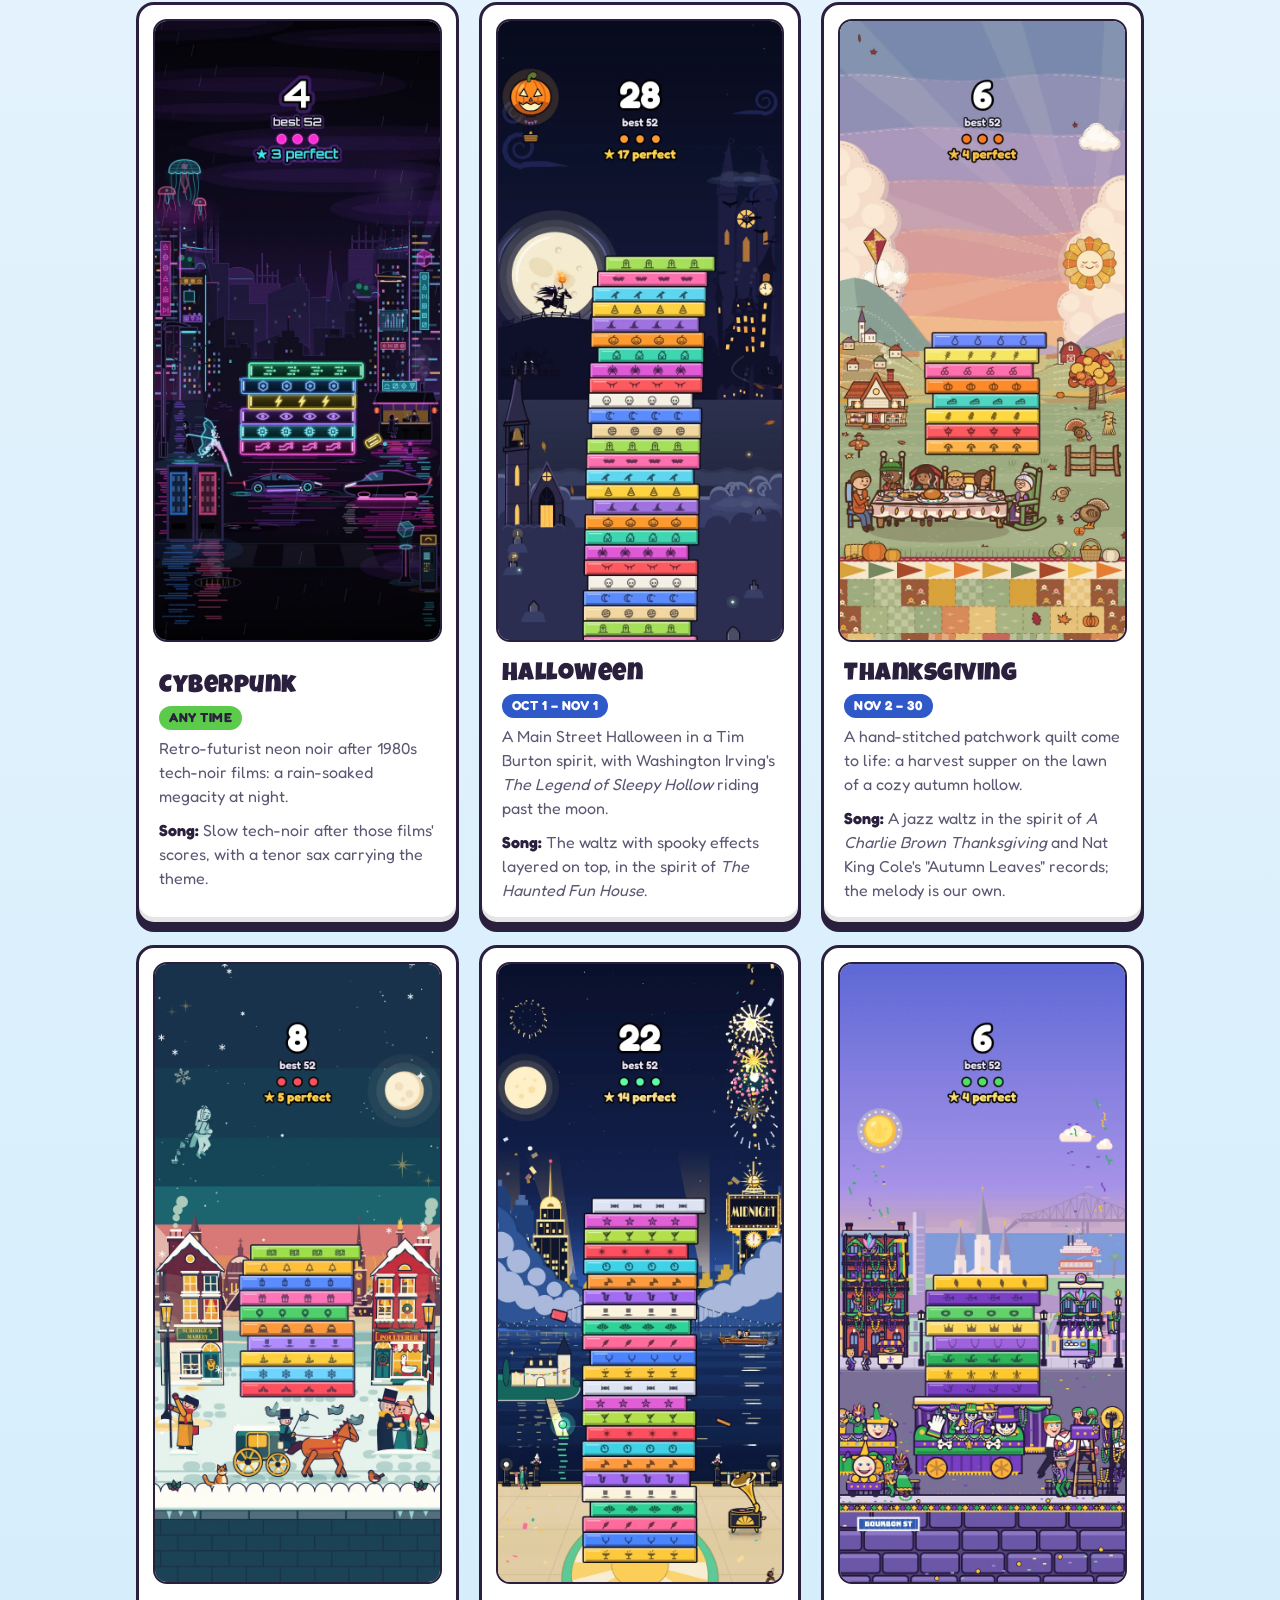
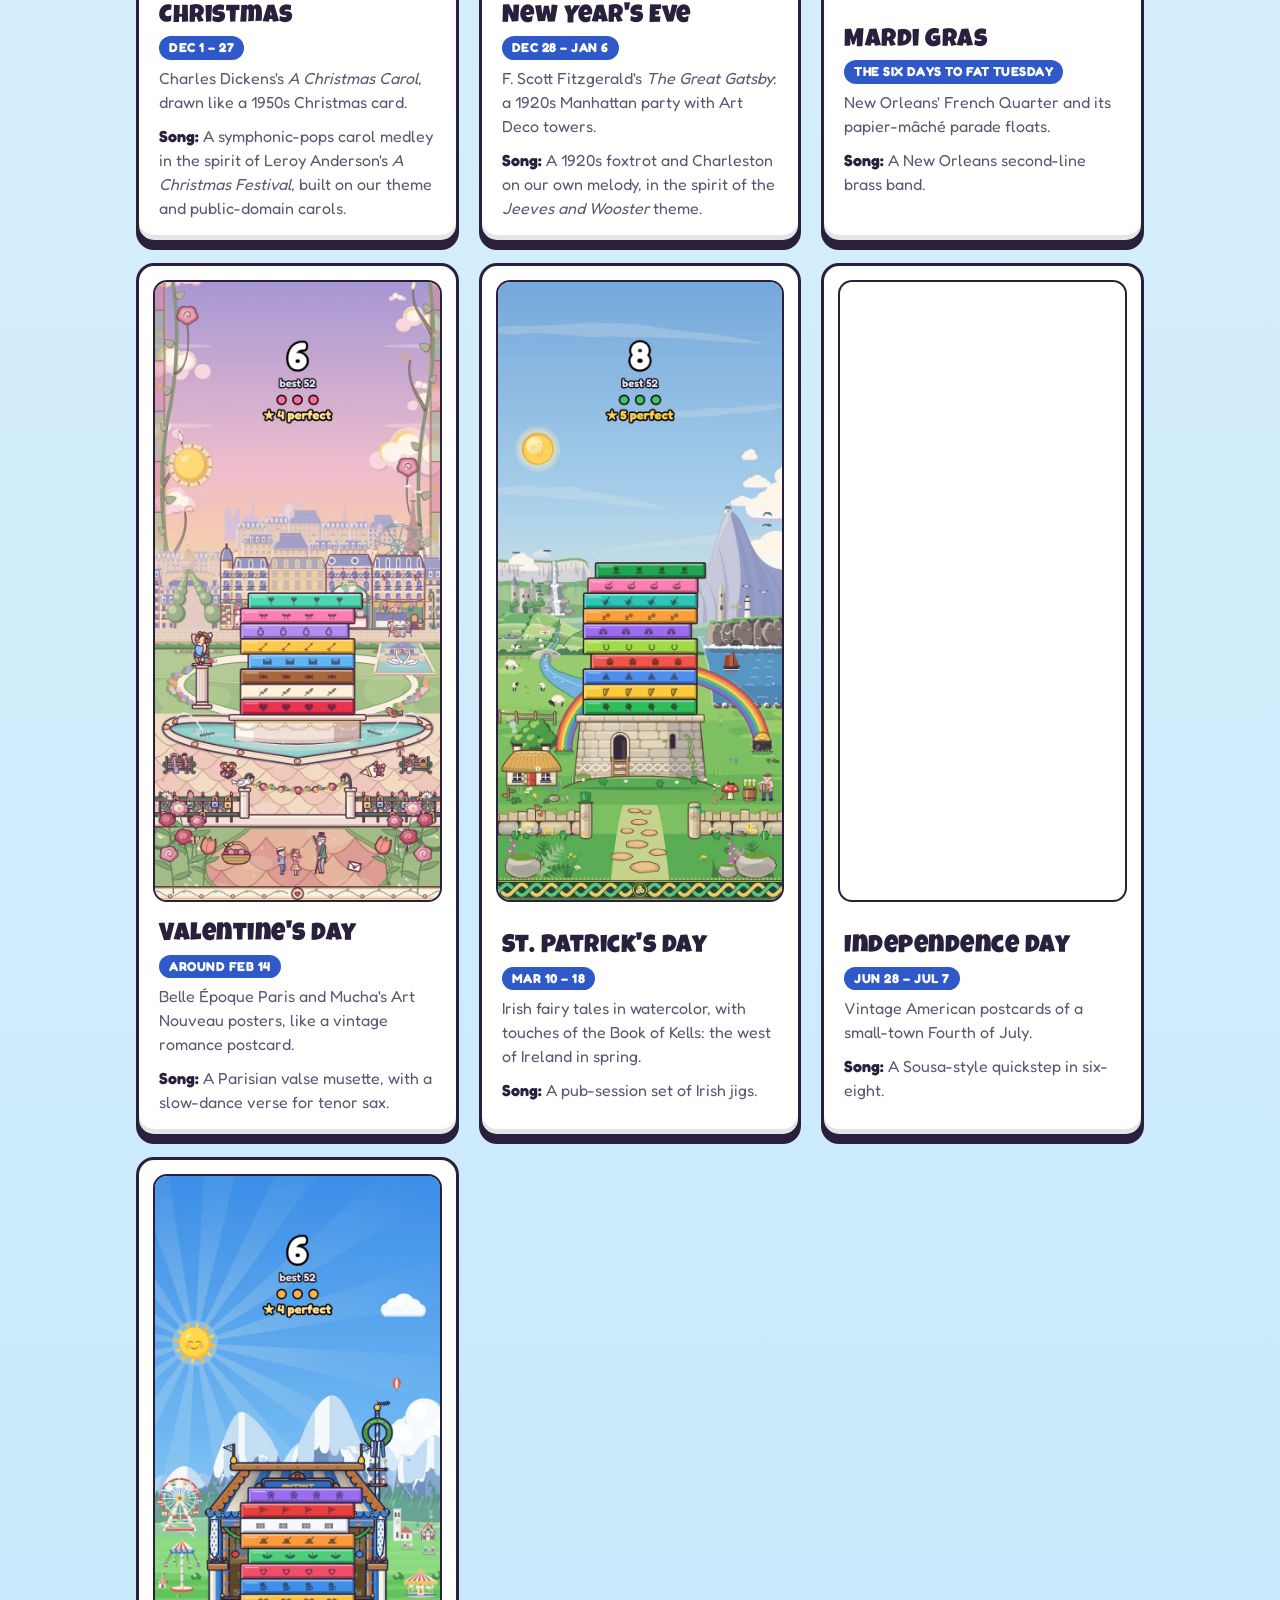
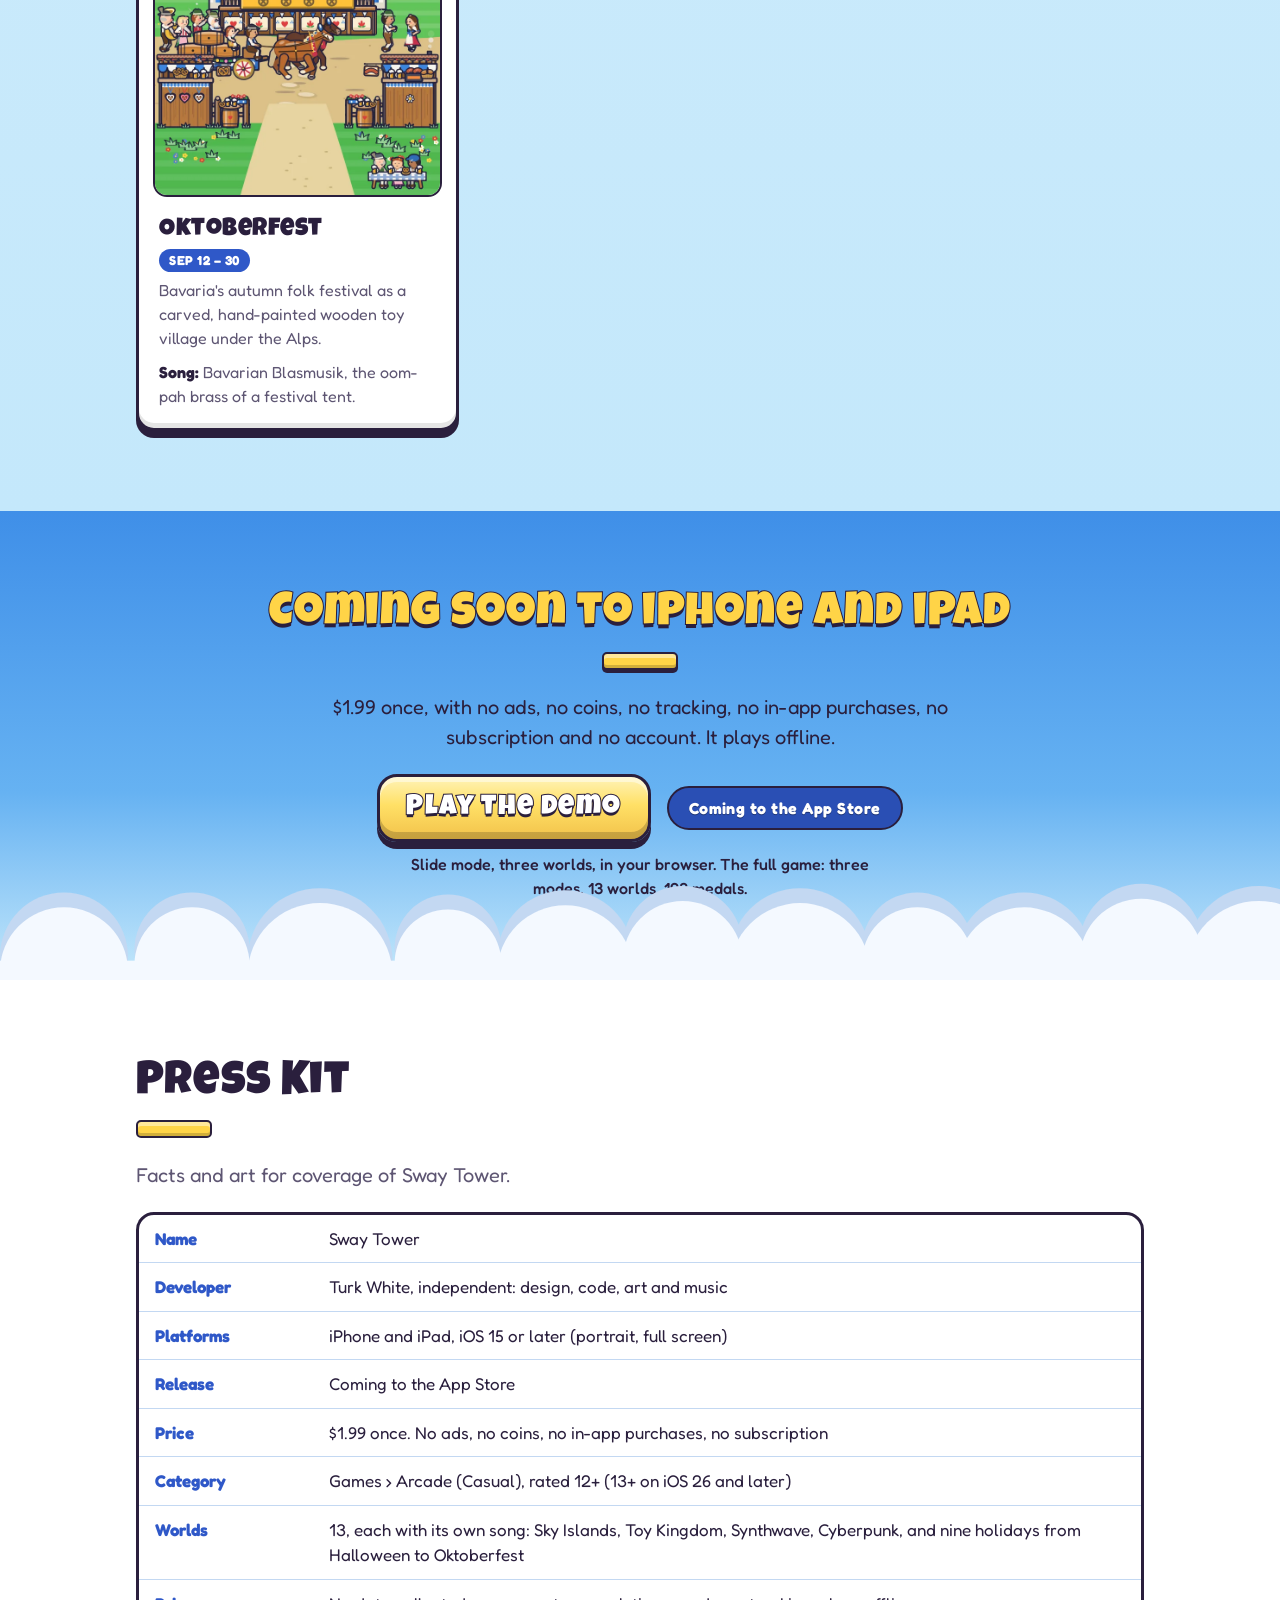
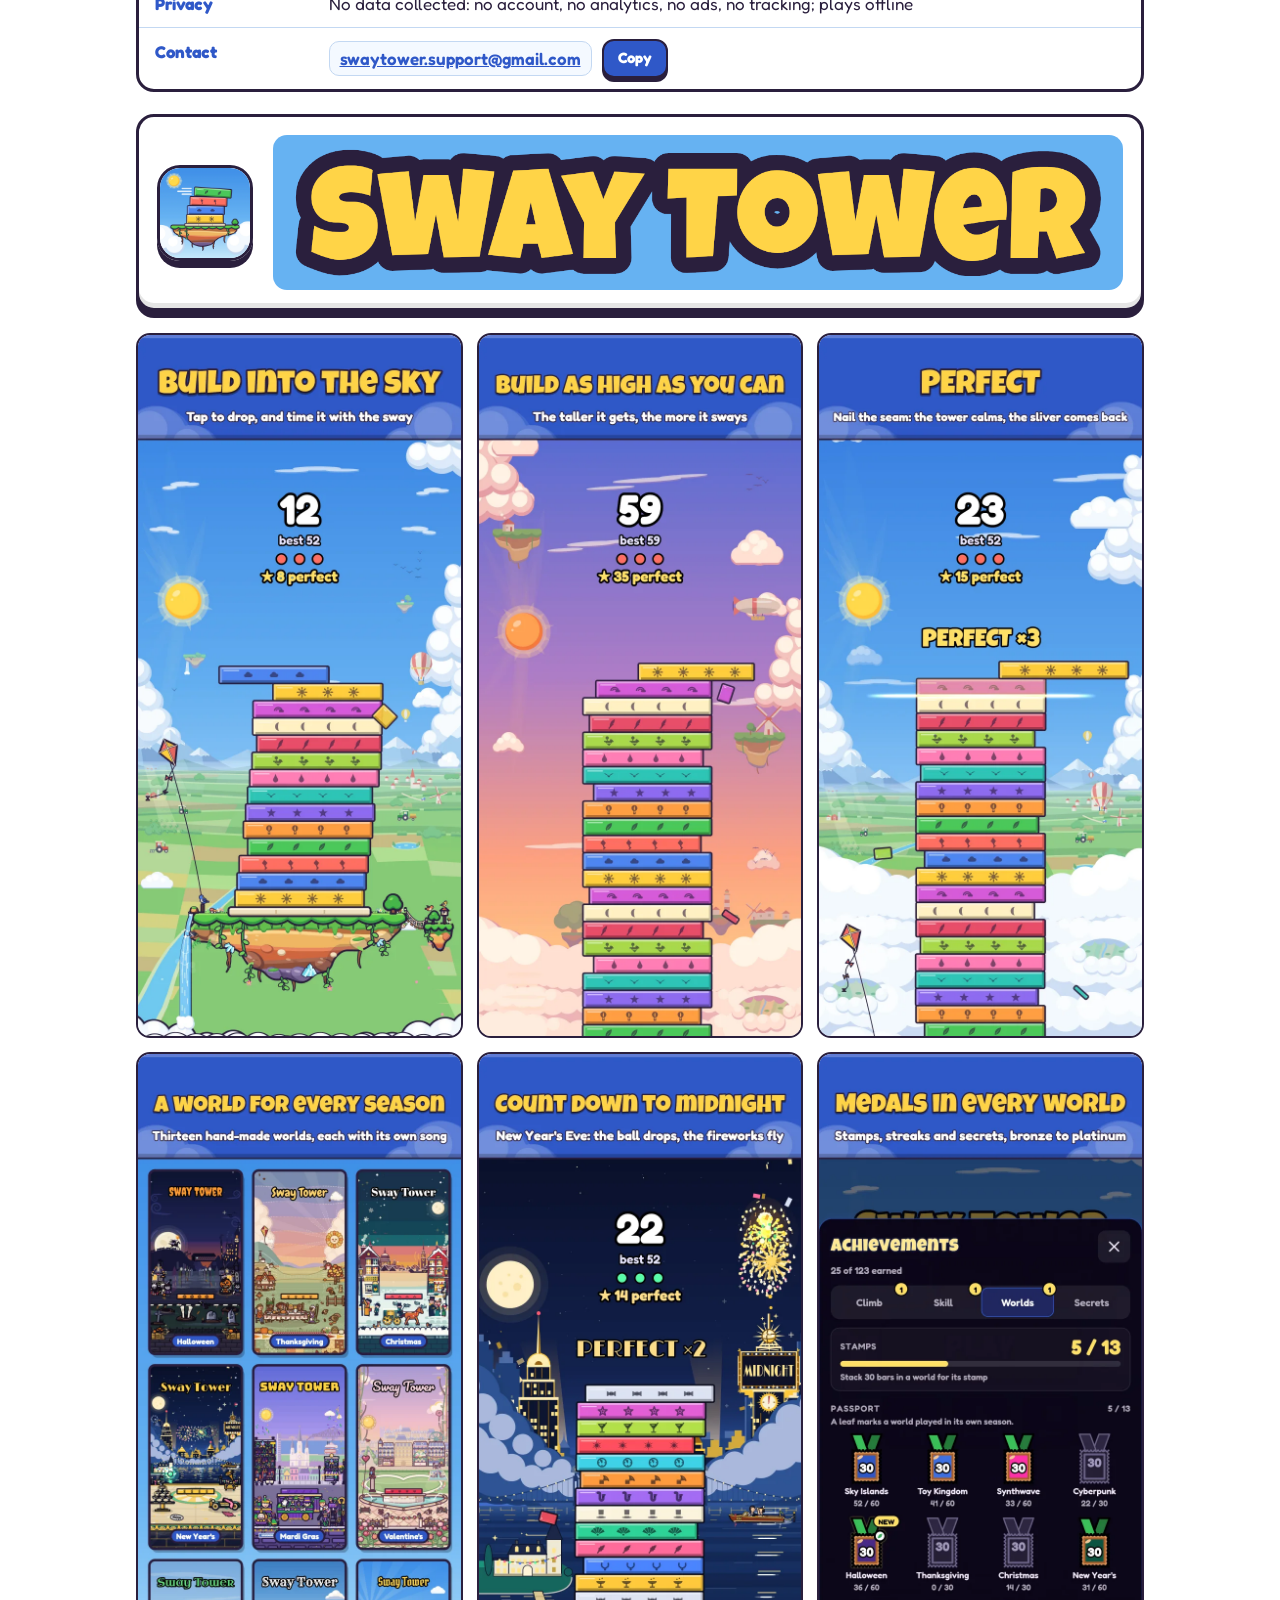
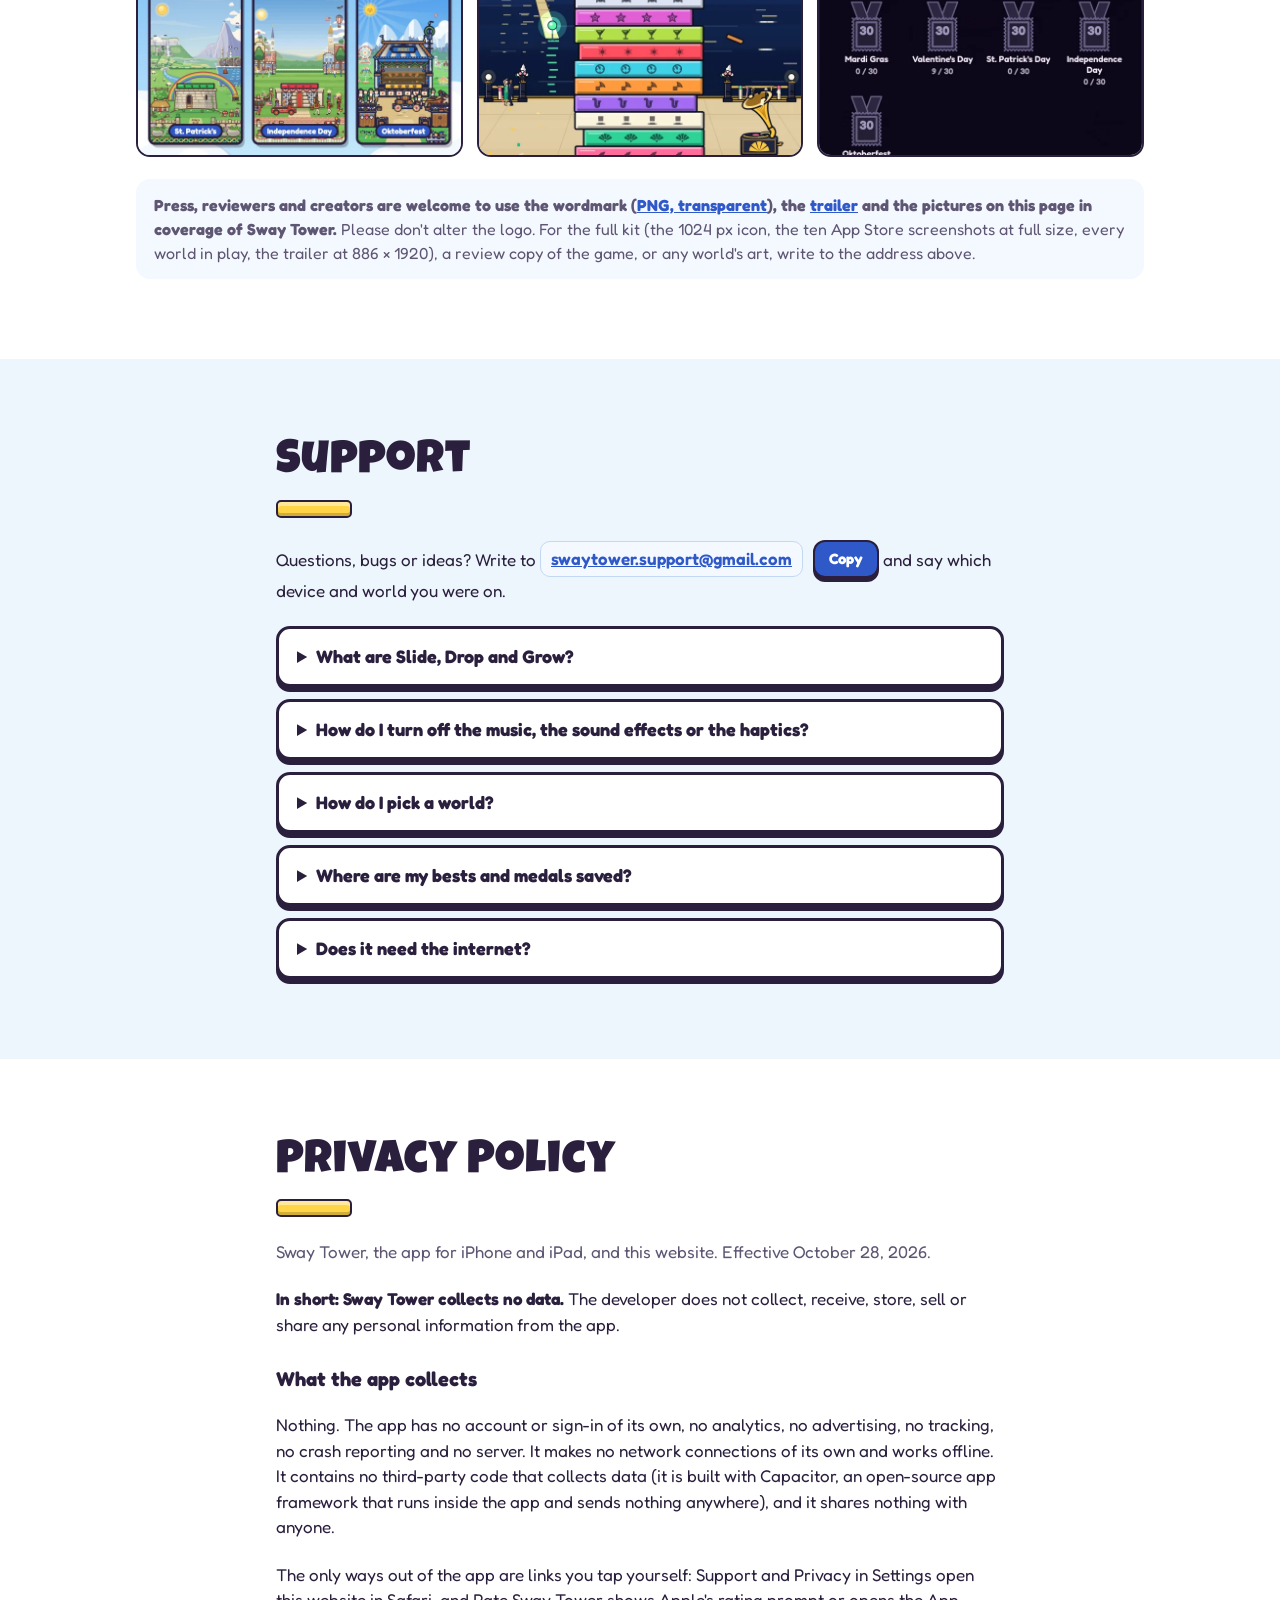
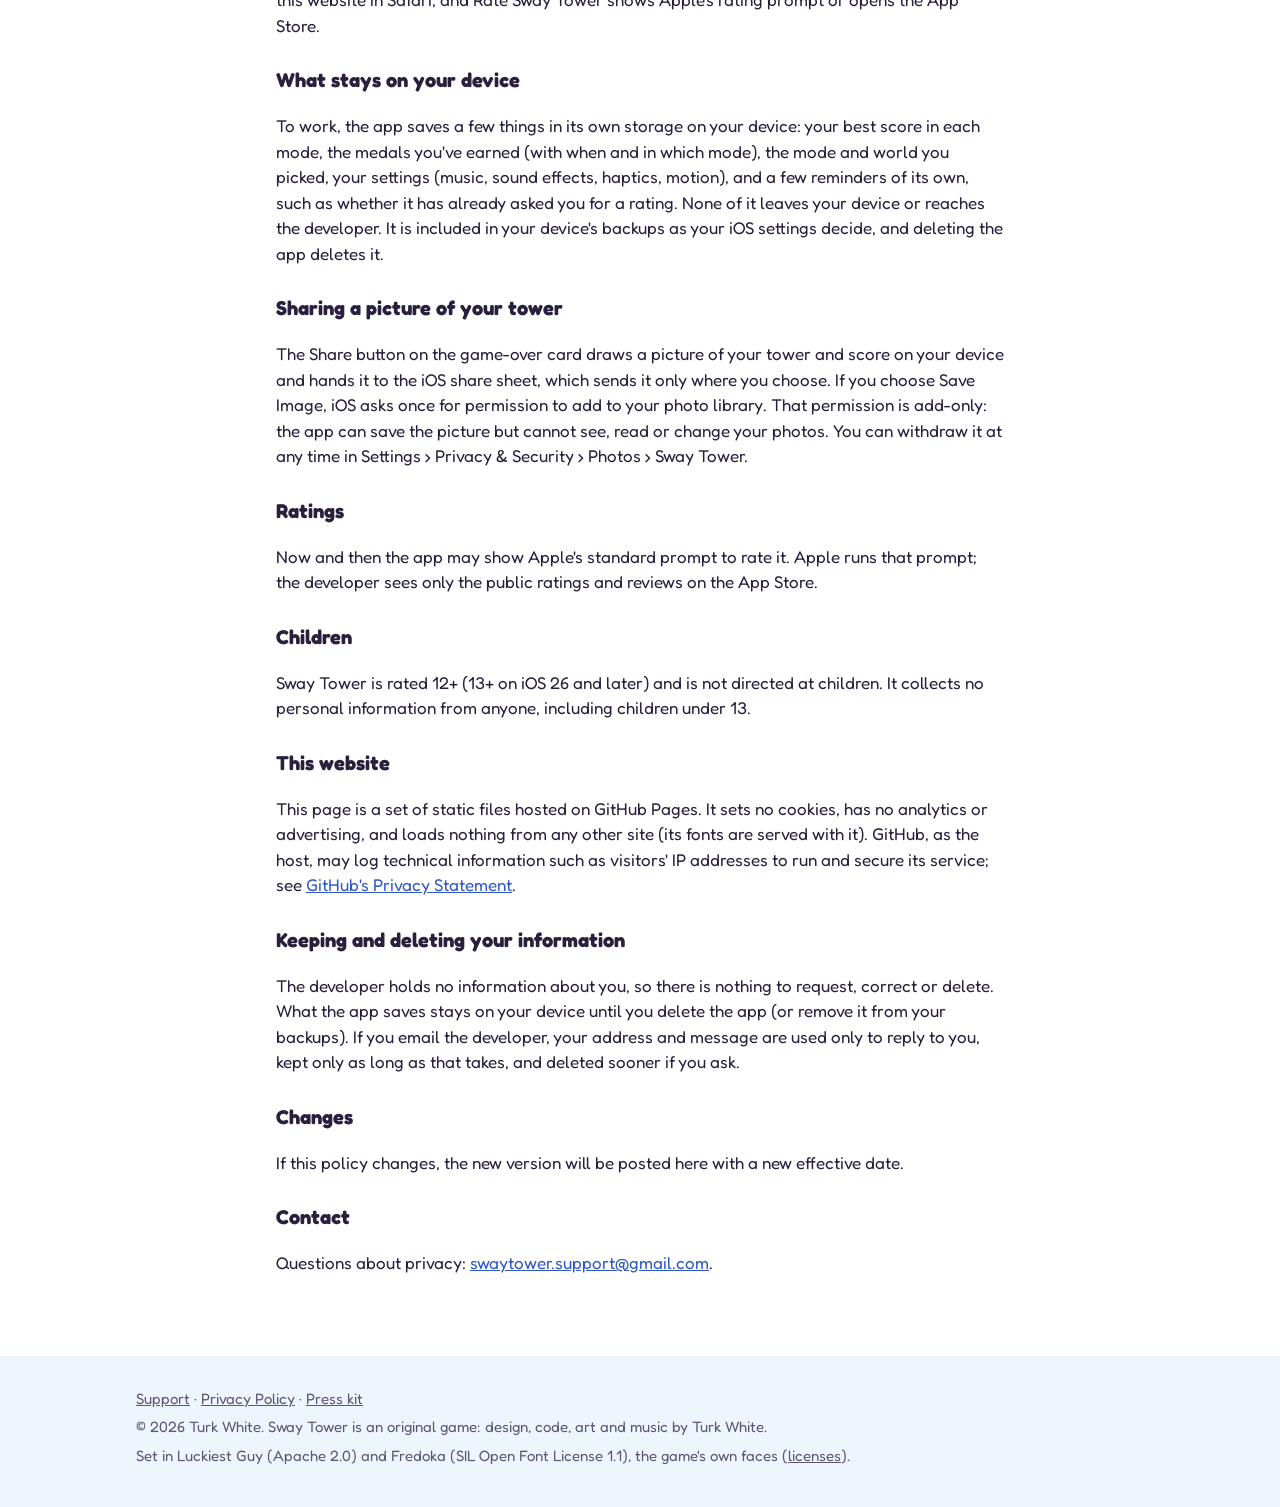
==== commit 4cc6fbc1: "Play the demo: Slide, three worlds, at play/; the price is $1.99 Co-Authored-By: Claude Fable 5.1 <n" ====
--- a/index.html
+++ b/index.html
@@ -4,12 +4,12 @@
 <meta charset="utf-8">
 <title>Sway Tower</title>
 <meta name="viewport" content="width=device-width, initial-scale=1, viewport-fit=cover">
-<meta name="description" content="Sway Tower: build as high as you can while the tower sways. 13 worlds, each with its own song. Coming soon to iPhone and iPad, free, with no ads, no tracking and no in-app purchases.">
+<meta name="description" content="Sway Tower: build as high as you can while the tower sways. 13 worlds, each with its own song. Coming soon to iPhone and iPad: $1.99 once, with no ads, no tracking and no in-app purchases.">
 <meta name="color-scheme" content="light dark">
 <meta name="theme-color" content="#3f8fe8">
 <meta property="og:type" content="website">
 <meta property="og:title" content="Sway Tower">
-<meta property="og:description" content="Build as high as you can before it topples. A free one-tap stacker with 13 worlds, each with its own song.">
+<meta property="og:description" content="Build as high as you can before it topples. A one-tap stacker with 13 worlds, each with its own song: $1.99 once, with no ads.">
 <link rel="icon" type="image/png" href="assets/icon-32.png">
 <link rel="apple-touch-icon" href="assets/icon-180.png">
 <style>
@@ -166,6 +166,15 @@
   }
   .btn.play:hover { filter: brightness(1.04); }
   .btn.play:active { transform: translateY(4px); box-shadow: inset 0 5px 0 rgba(255, 255, 255, 0.45), inset 0 -7px 0 rgba(0, 0, 0, 0.18), 0 3px 0 var(--ink); }
+  /* The second button beside Play the demo: the same shape in navy, so the gold one leads. */
+  .btn.alt {
+    color: #ffffff;
+    background: linear-gradient(#5f86e6, var(--ui) 45%, var(--ui-deep));
+    text-shadow: 0 2px 0 var(--ink);
+    box-shadow: inset 0 5px 0 rgba(255, 255, 255, 0.25), inset 0 -7px 0 rgba(0, 0, 0, 0.22), 0 7px 0 var(--ink);
+  }
+  .btn.alt:hover { filter: brightness(1.06); }
+  .btn.alt:active { transform: translateY(4px); box-shadow: inset 0 5px 0 rgba(255, 255, 255, 0.25), inset 0 -7px 0 rgba(0, 0, 0, 0.22), 0 3px 0 var(--ink); }
   /* A label, not a button: the App Store badge's place until there is one. */
   .btn.soon {
     min-height: 0;
@@ -182,6 +191,11 @@
     cursor: default;
   }
   .cta { display: flex; flex-wrap: wrap; gap: 18px 16px; align-items: center; }
+  /* The buttons and, under them, the demo's one line (what the demo is, what the full game has). */
+  .cta-block { display: grid; gap: 10px; justify-items: start; }
+  .center .cta-block { justify-items: center; }
+  .demo-note { max-width: 52ch; font-size: 16px; font-weight: 500; }
+  .center .demo-note { margin-inline: auto; }
 
   /* ---- Hero: the day sky, the icon and wordmark, the tower swinging at sunset ---- */
   .sky {
@@ -403,11 +417,15 @@
       <p class="tagline">Build as high as you can before it topples.</p>
       <div class="hero-text">
         <p class="lede">The higher it climbs, the more it sways.</p>
-        <p class="lede"><strong>No ads. No tracking. No in-app purchases.</strong></p>
+        <p class="lede"><strong>$1.99 once. No ads. No tracking. No in-app purchases.</strong></p>
       </div>
-      <div class="cta">
-        <a class="btn play" href="#trailer">Watch the trailer</a>
-        <span class="btn soon">Coming soon to iPhone and iPad.</span>
+      <div class="cta-block">
+        <div class="cta">
+          <a class="btn play" href="play/">Play the demo</a>
+          <a class="btn alt" href="#trailer">Watch the trailer</a>
+          <span class="btn soon">Coming soon to iPhone and iPad.</span>
+        </div>
+        <p class="demo-note">Slide mode, three worlds, in your browser. The full game: three modes, 13 worlds, 123 medals.</p>
       </div>
     </div>
     <figure class="phone swaying">
@@ -581,9 +599,13 @@
 <section class="band sky center" id="get">
   <div class="wrap stack">
     <h2 class="title">Coming soon to iPhone and iPad</h2>
-    <p class="lede">Free, with no ads, no tracking, no in-app purchases and no account. It plays offline.</p>
-    <div class="cta" style="justify-content: center">
-      <span class="btn soon">Coming to the App Store</span>
+    <p class="lede">$1.99 once, with no ads, no coins, no tracking, no in-app purchases, no subscription and no account. It plays offline.</p>
+    <div class="cta-block">
+      <div class="cta" style="justify-content: center">
+        <a class="btn play" href="play/">Play the demo</a>
+        <span class="btn soon">Coming to the App Store</span>
+      </div>
+      <p class="demo-note">Slide mode, three worlds, in your browser. The full game: three modes, 13 worlds, 123 medals.</p>
     </div>
   </div>
   <svg class="clouds" viewBox="0 0 1200 120" preserveAspectRatio="xMidYMax slice" aria-hidden="true">
@@ -610,11 +632,11 @@
       <div><dt>Developer</dt><dd>Turk White, independent: design, code, art and music</dd></div>
       <div><dt>Platforms</dt><dd>iPhone and iPad, iOS 15 or later (portrait, full screen)</dd></div>
       <div><dt>Release</dt><dd>Coming to the App Store</dd></div>
-      <div><dt>Price</dt><dd>Free. No ads, no in-app purchases</dd></div>
+      <div><dt>Price</dt><dd>$1.99 once. No ads, no coins, no in-app purchases, no subscription</dd></div>
       <div><dt>Category</dt><dd>Games › Arcade (Casual), rated 12+ (13+ on iOS 26 and later)</dd></div>
       <div><dt>Worlds</dt><dd>13, each with its own song: Sky Islands, Toy Kingdom, Synthwave, Cyberpunk, and nine holidays from Halloween to Oktoberfest</dd></div>
       <!-- GAME CENTER (off at launch): uncomment for the version that turns it on (store/LISTING.md)
-      <div><dt>Game Center</dt><dd>Optional: leaderboards for Slide, Drop and Shift, and 54 of the 123 medals as achievements</dd></div>
+      <div><dt>Game Center</dt><dd>Optional: leaderboards for Slide, Drop and Grow, and 54 of the 123 medals as achievements</dd></div>
       -->
       <div><dt>Privacy</dt><dd>No data collected: no account, no analytics, no ads, no tracking; plays offline</dd></div>
       <div><dt>Contact</dt><dd><span class="email"><a href="mailto:swaytower.support@gmail.com">swaytower.support@gmail.com</a><button class="copy" type="button" data-copy="swaytower.support@gmail.com">Copy</button></span></dd></div>
@@ -641,8 +663,8 @@
     <p>Questions, bugs or ideas? Write to <span class="email"><a href="mailto:swaytower.support@gmail.com">swaytower.support@gmail.com</a><button class="copy" type="button" data-copy="swaytower.support@gmail.com">Copy</button></span> and say which device and world you were on.</p>
     <div class="faq">
       <details>
-        <summary>What are Slide, Drop and Shift?</summary>
-        <p>In Slide, the bar lands right where you tap; in Drop, it glides one bar higher and falls when you tap, so aim for where the swaying top will be when it lands. Shift lands it like Slide, and the bars shift with the sway: a perfect pins its bar, and a bar that slides off the top costs a life. Pick one on the title screen; each mode keeps its own best.</p>
+        <summary>What are Slide, Drop and Grow?</summary>
+        <p>In Slide, the bar lands right where you tap; in Drop, it glides one bar higher and falls when you tap, so aim for where the swaying top will be when it lands. Grow lands it like Slide, and the bars start as a sliver: every perfect widens the next bar, up to the full width. Pick one on the title screen; each mode keeps its own best.</p>
       </details>
       <details>
         <summary>How do I turn off the music, the sound effects or the haptics?</summary>
@@ -655,7 +677,7 @@
       <!-- GAME CENTER (off at launch): uncomment for the version that turns it on (store/LISTING.md)
       <details>
         <summary>Do I need Game Center?</summary>
-        <p>No. Game Center is optional: the game offers to sign you in once, after your first PLAY, and plays exactly the same without it. If you sign in, your best runs go on the Slide, Drop and Shift leaderboards and your medals show as achievements. You can sign in later from Settings, or sign out in your device's Settings › Game Center.</p>
+        <p>No. Game Center is optional: the game offers to sign you in once, after your first PLAY, and plays exactly the same without it. If you sign in, your best runs go on the Slide, Drop and Grow leaderboards and your medals show as achievements. You can sign in later from Settings, or sign out in your device's Settings › Game Center.</p>
       </details>
       -->
       <details>
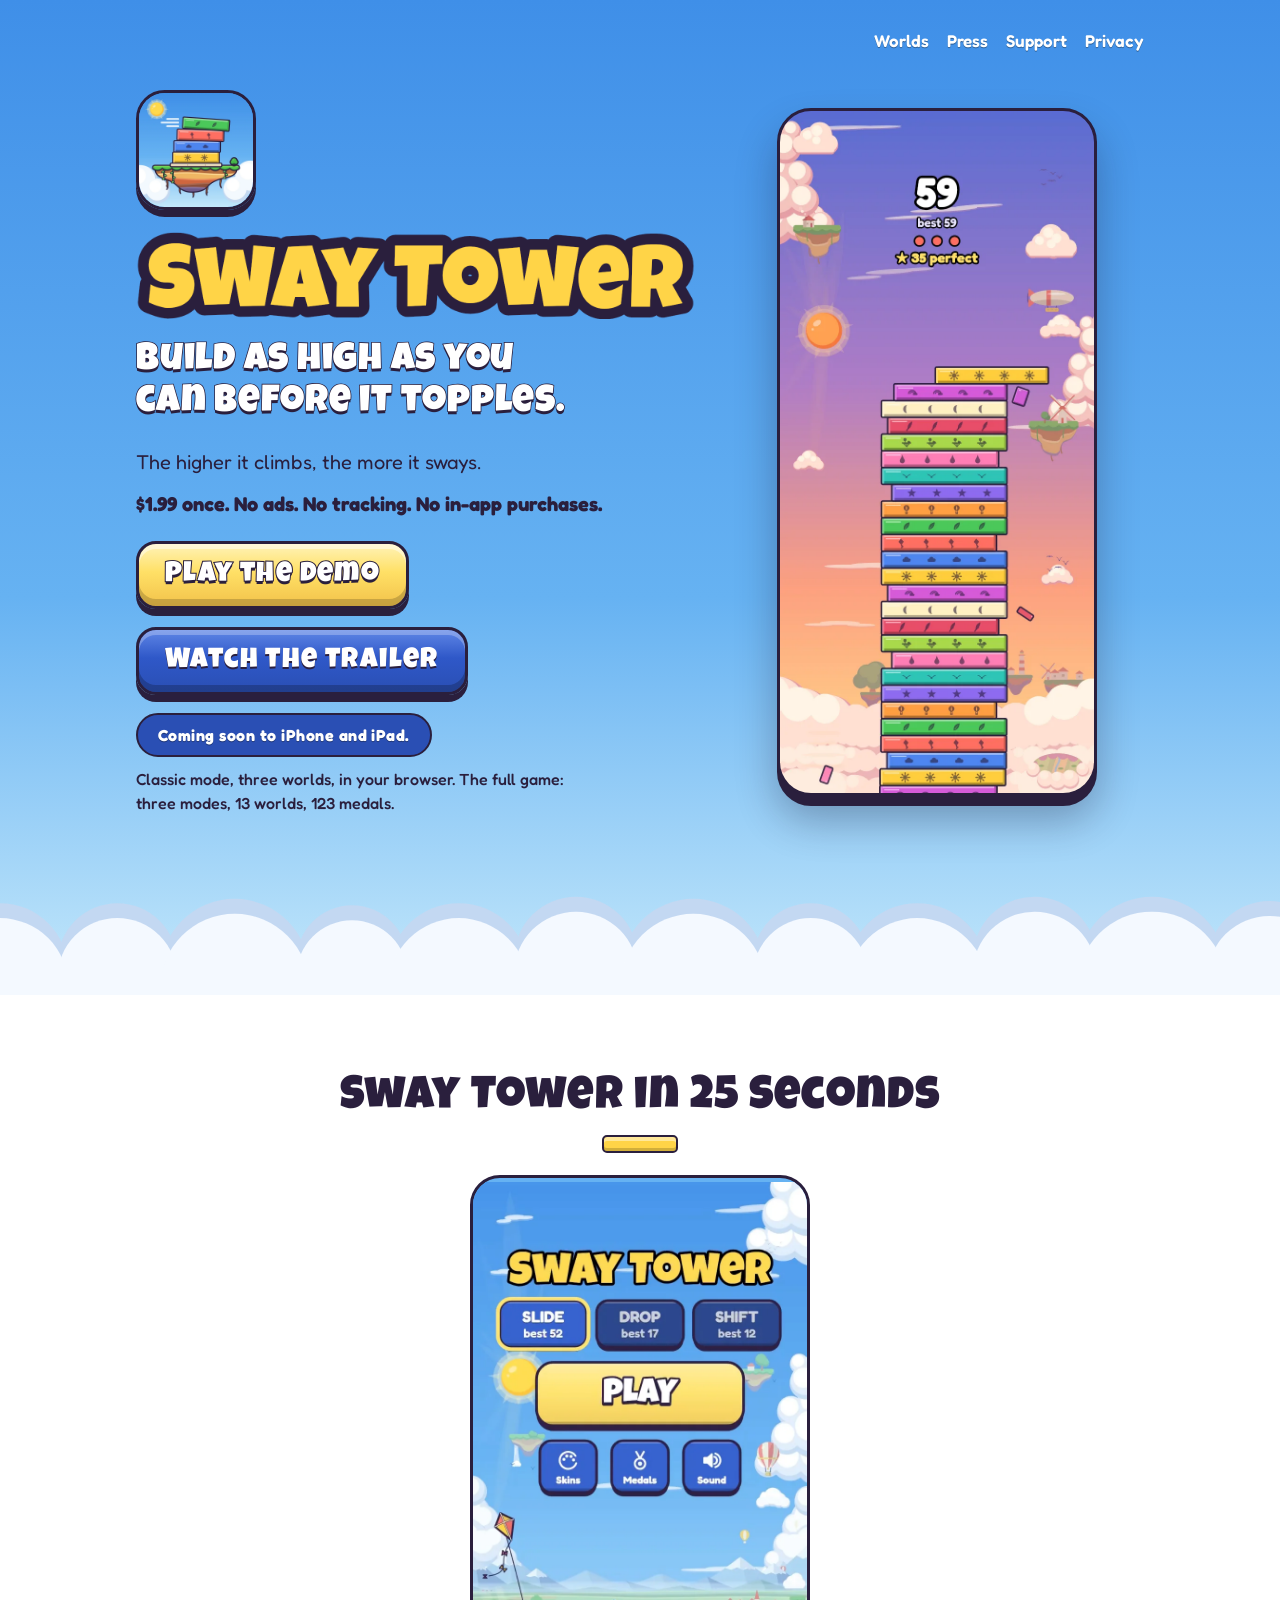
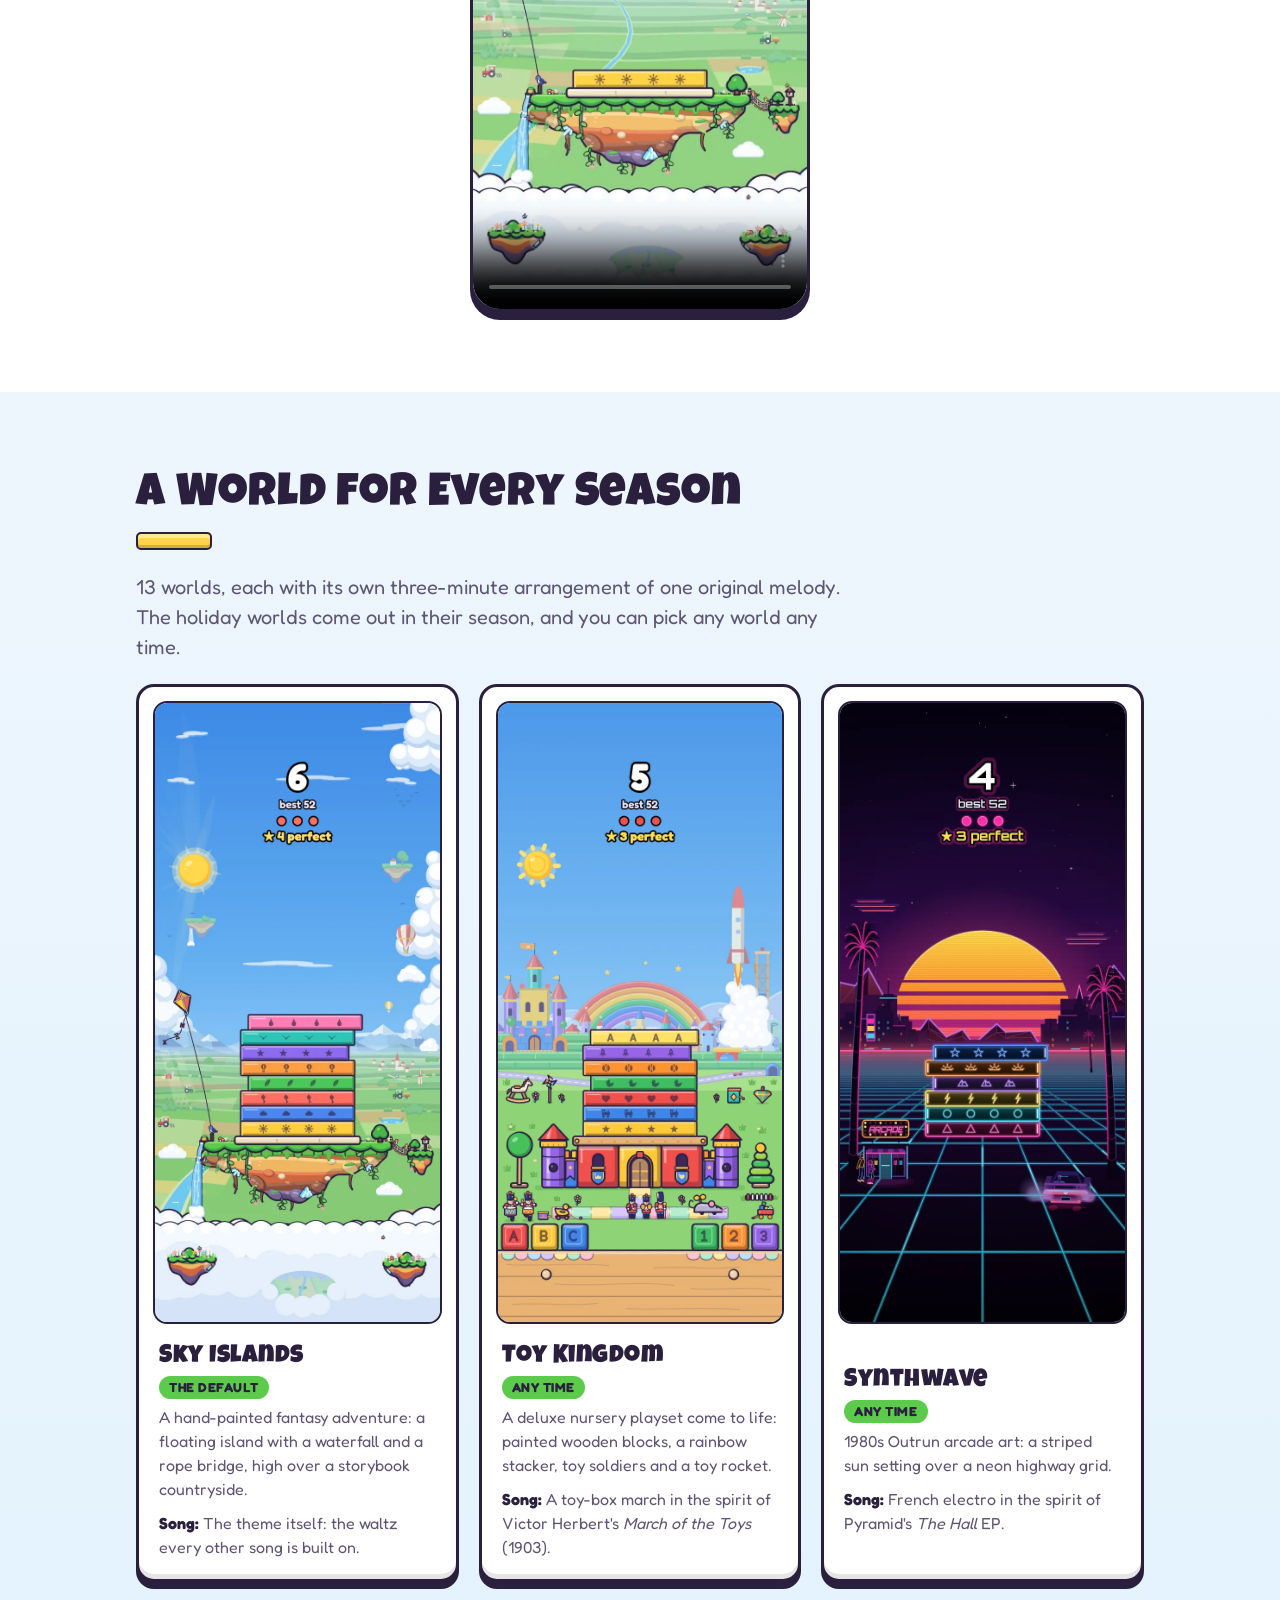
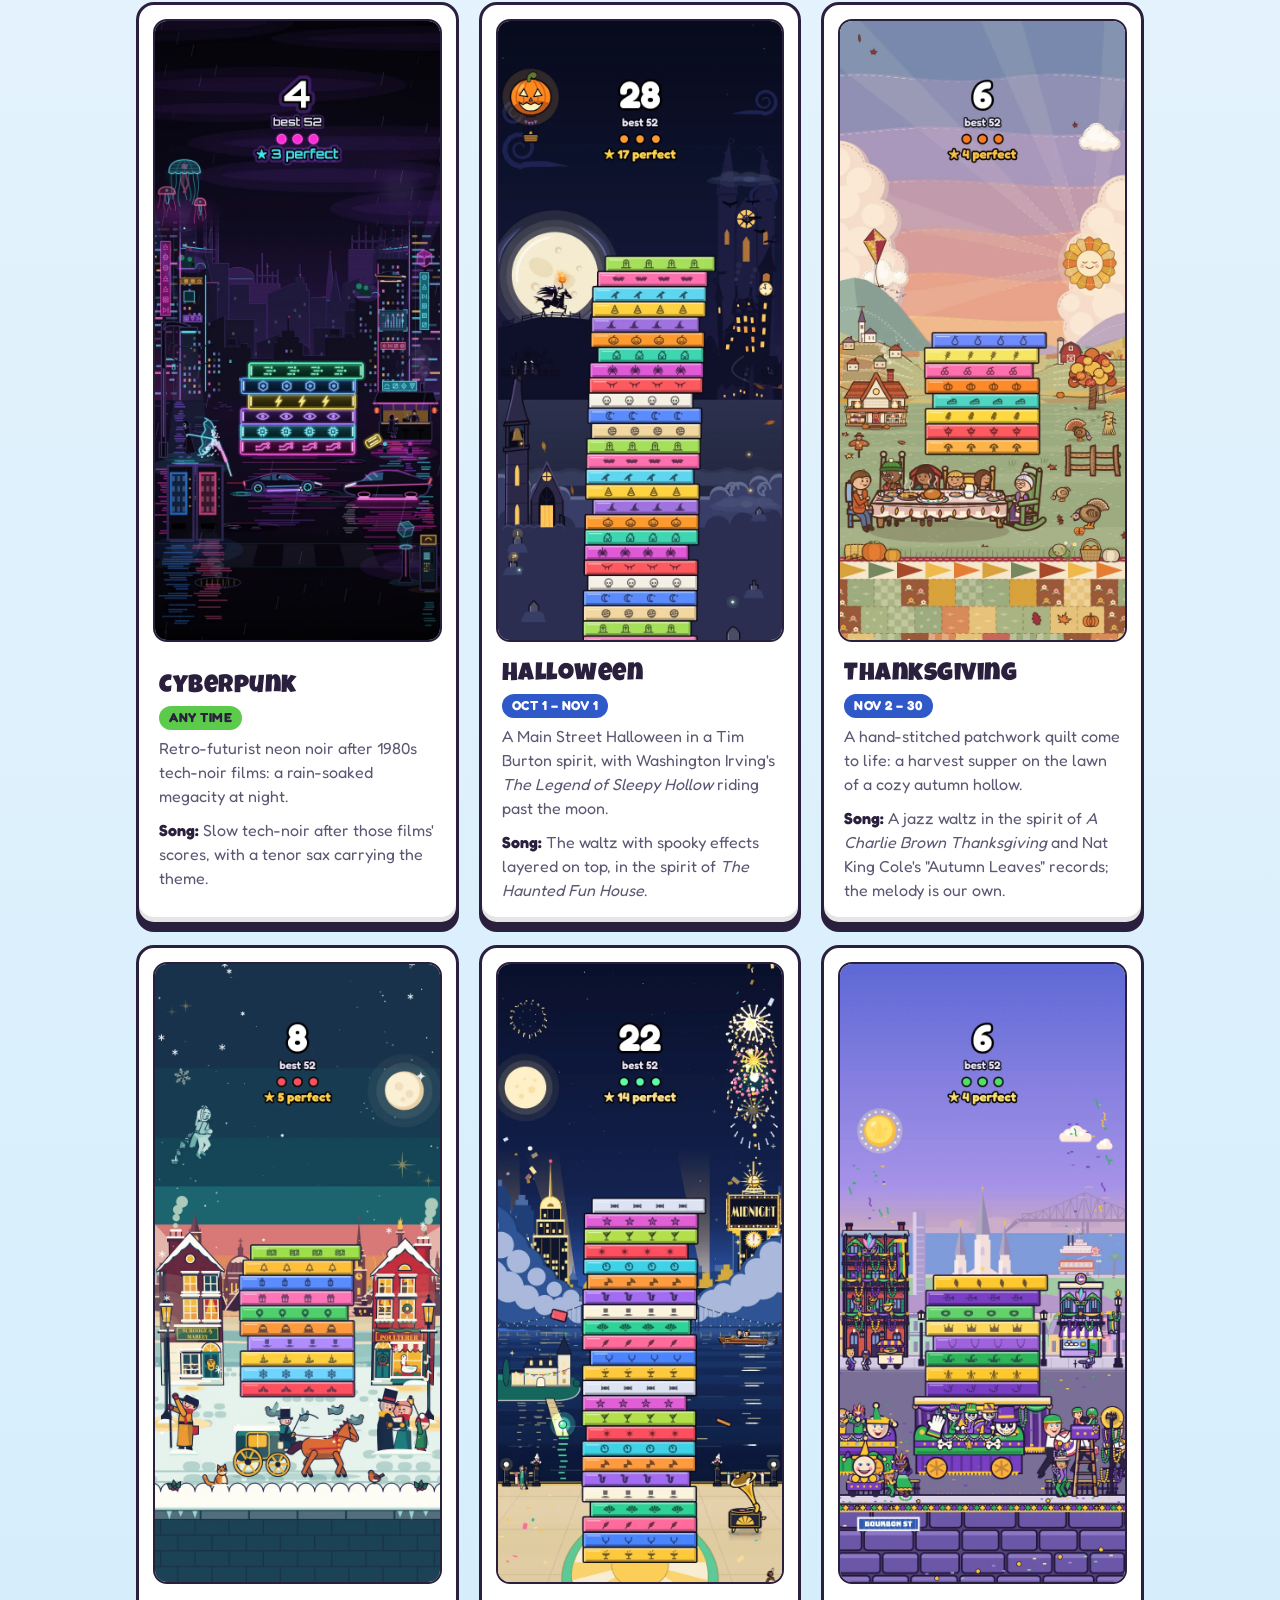
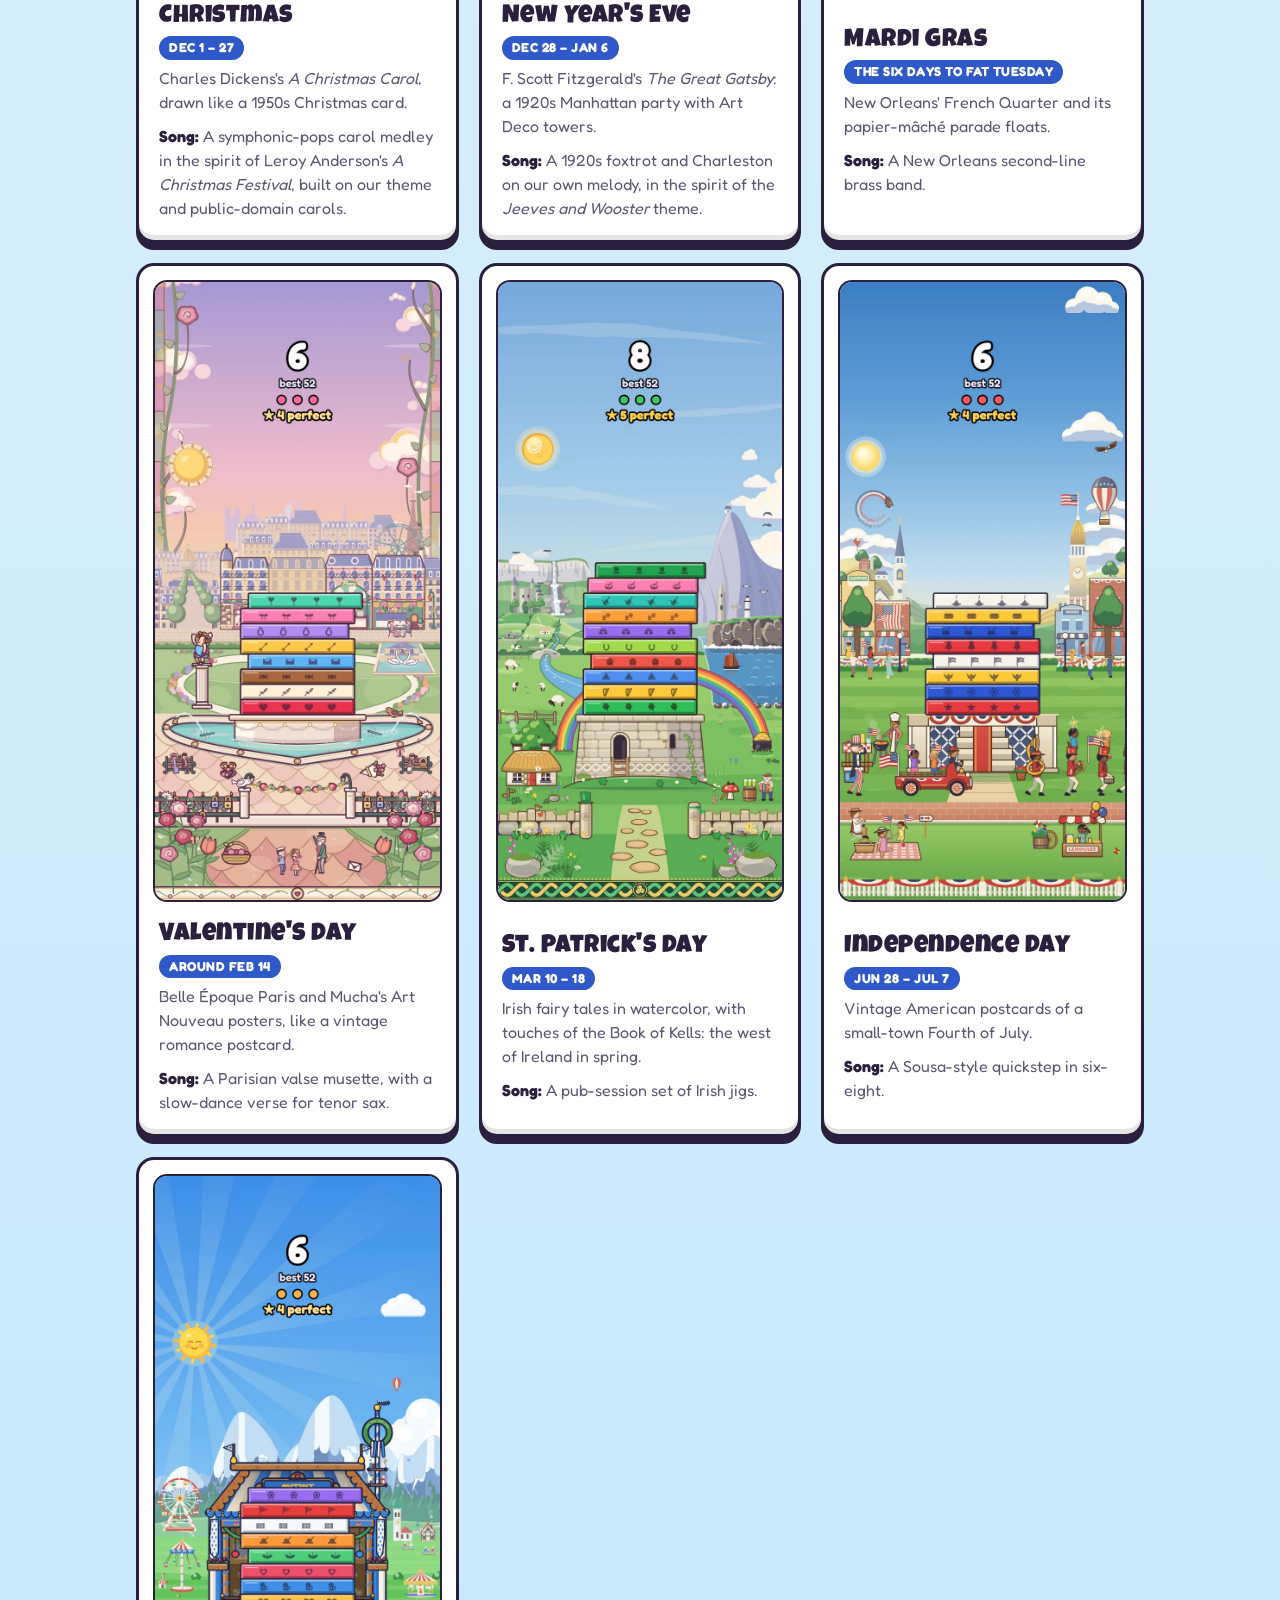
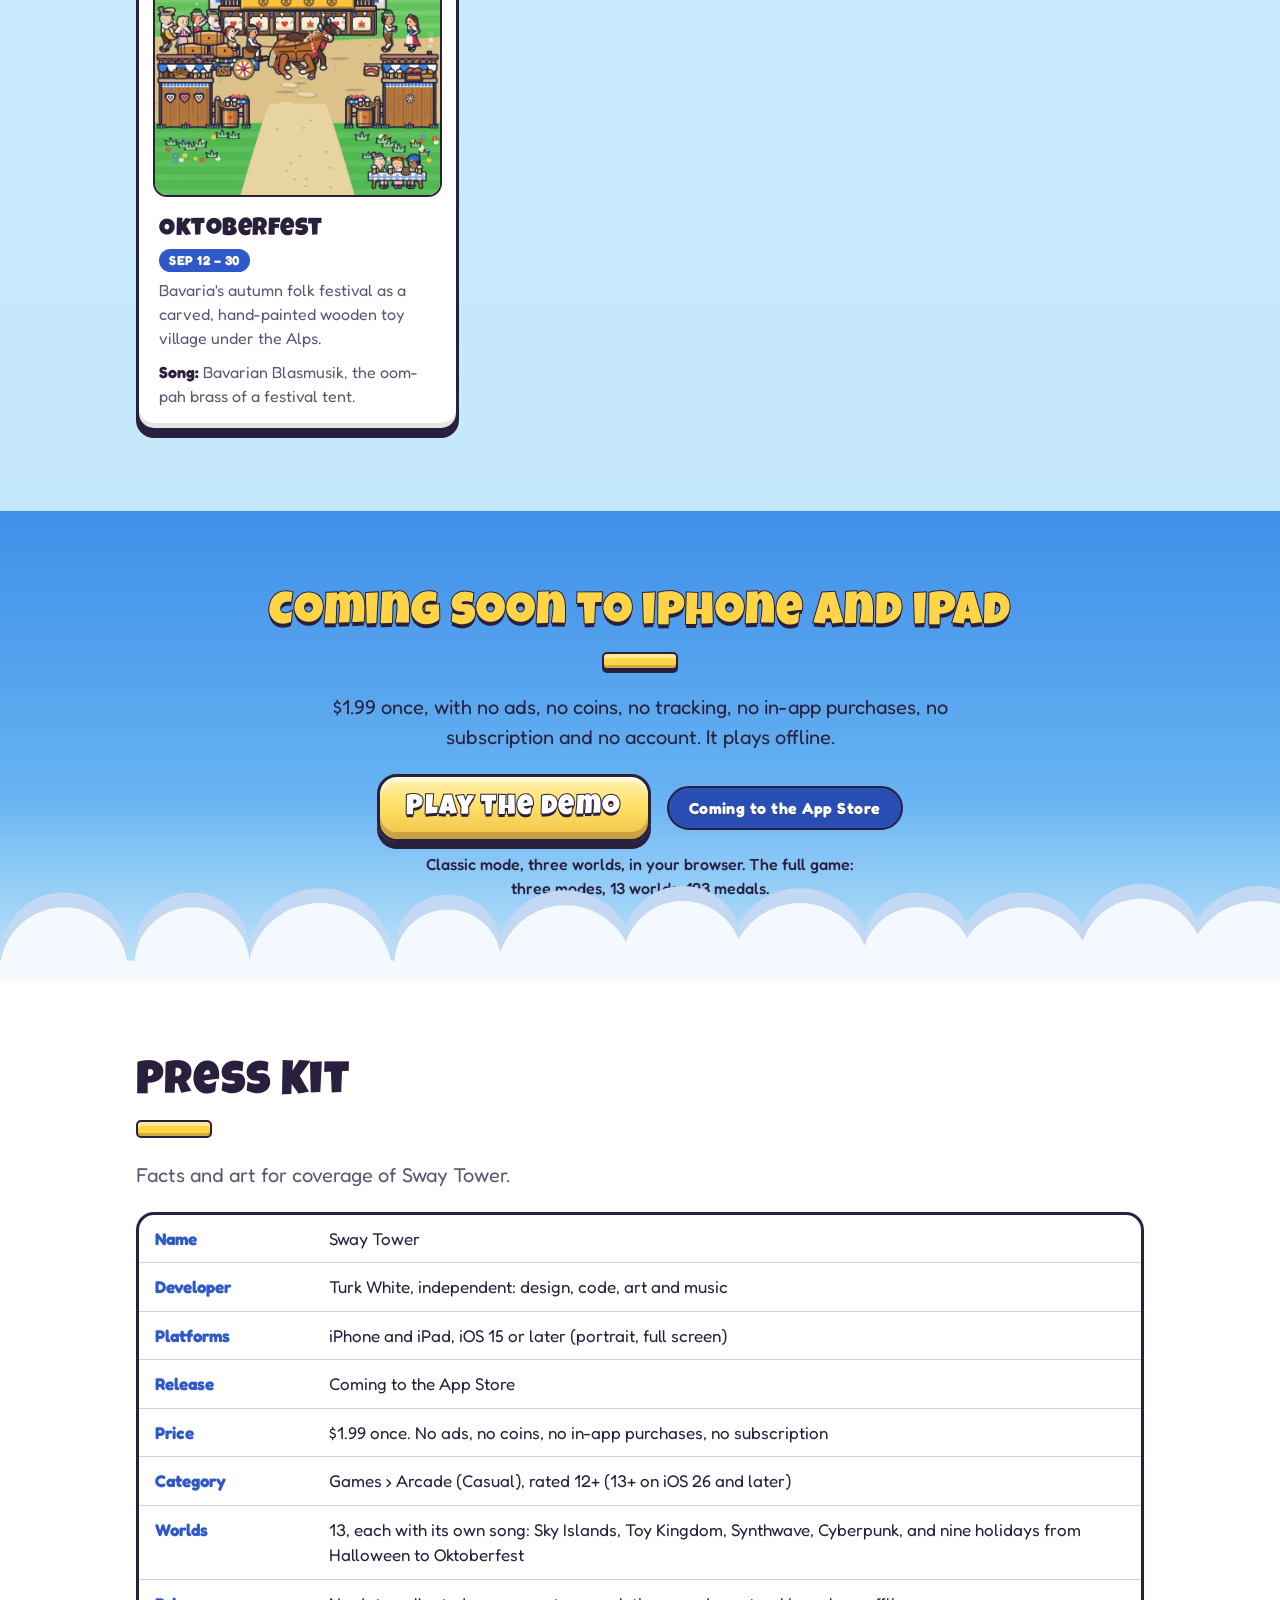
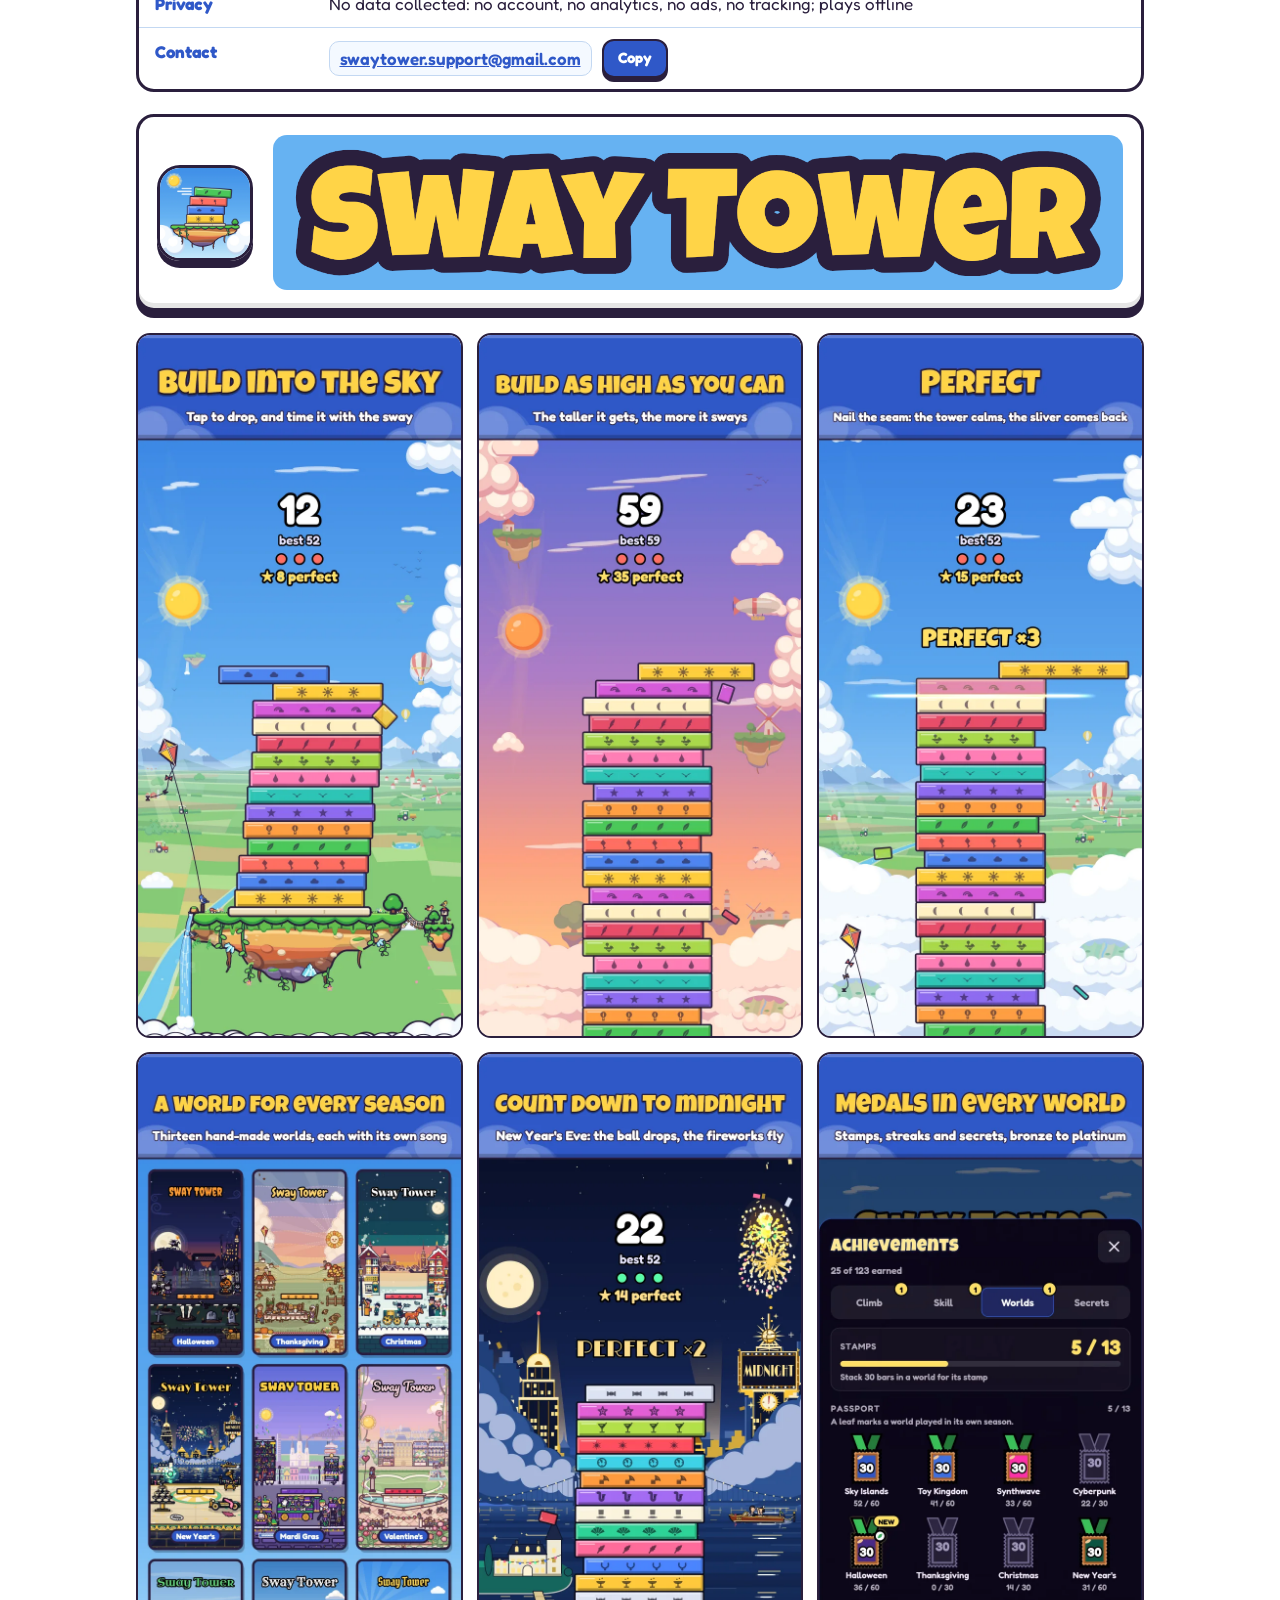
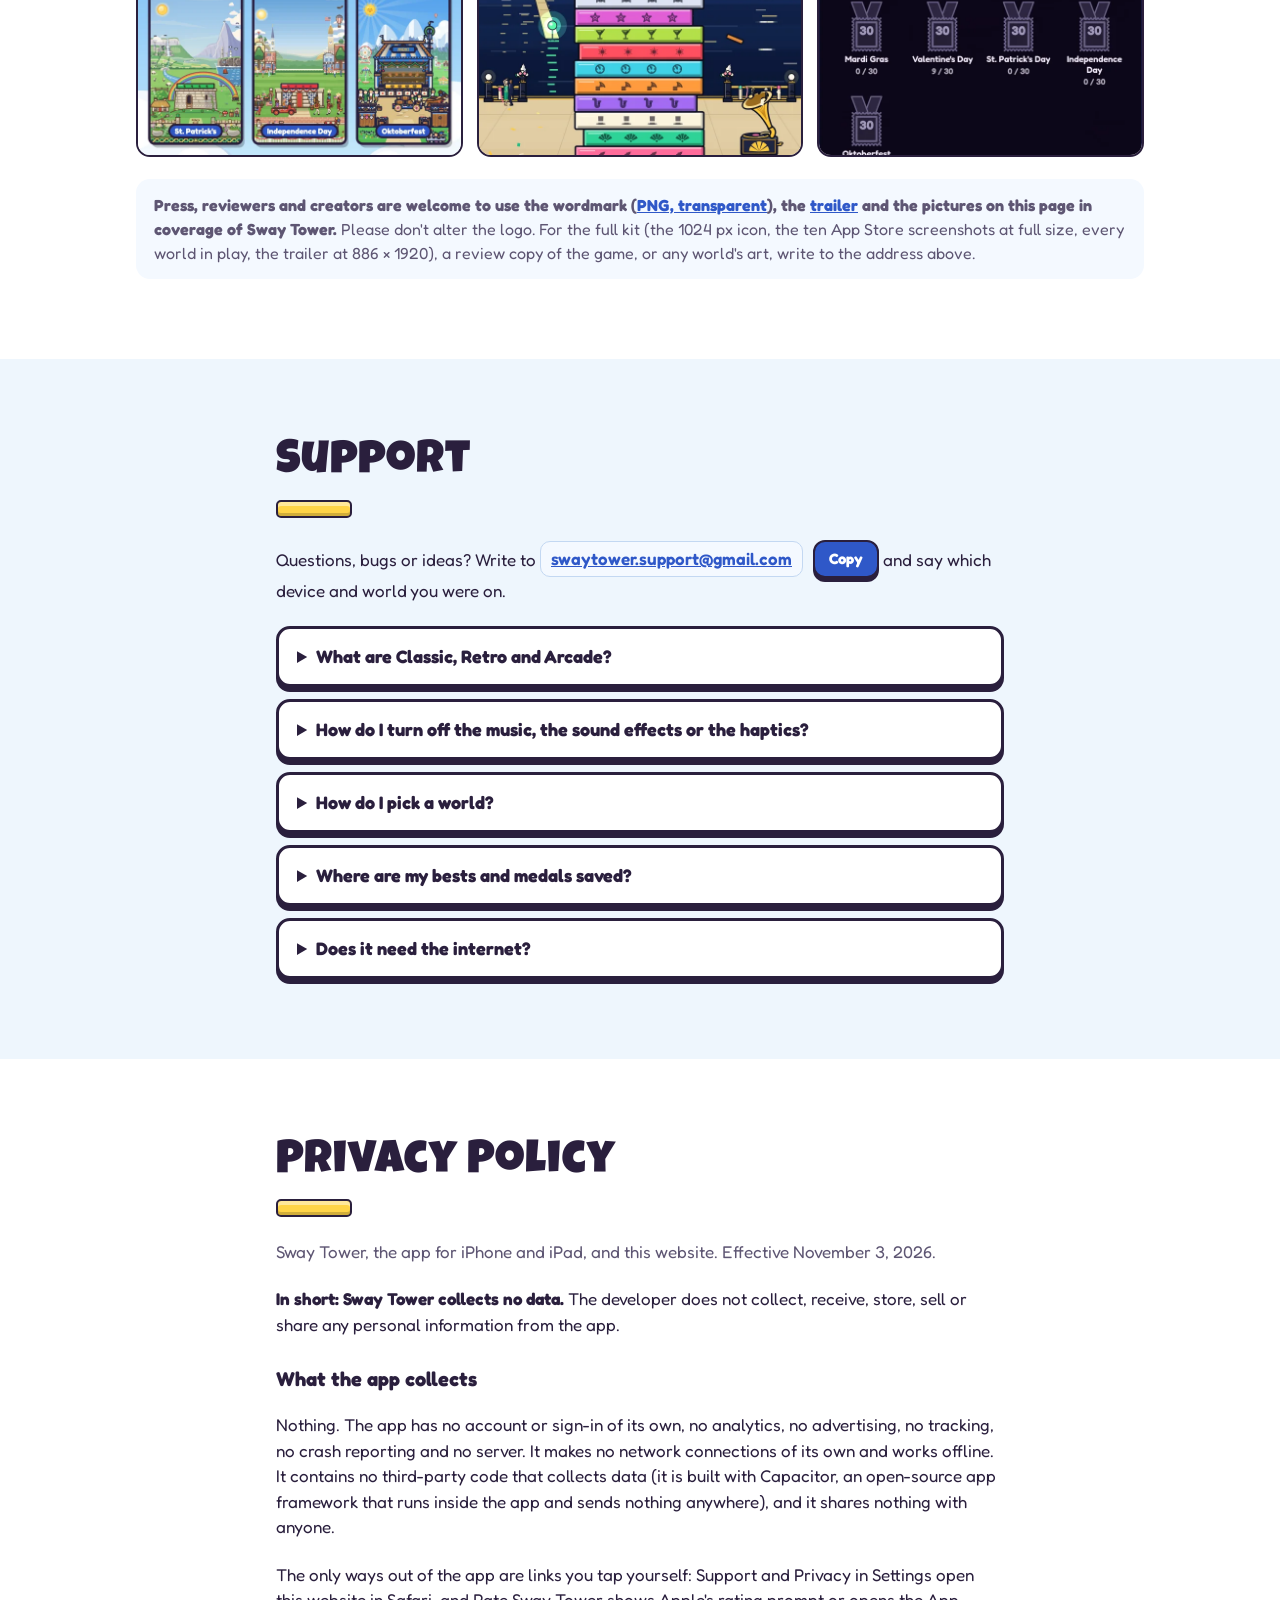
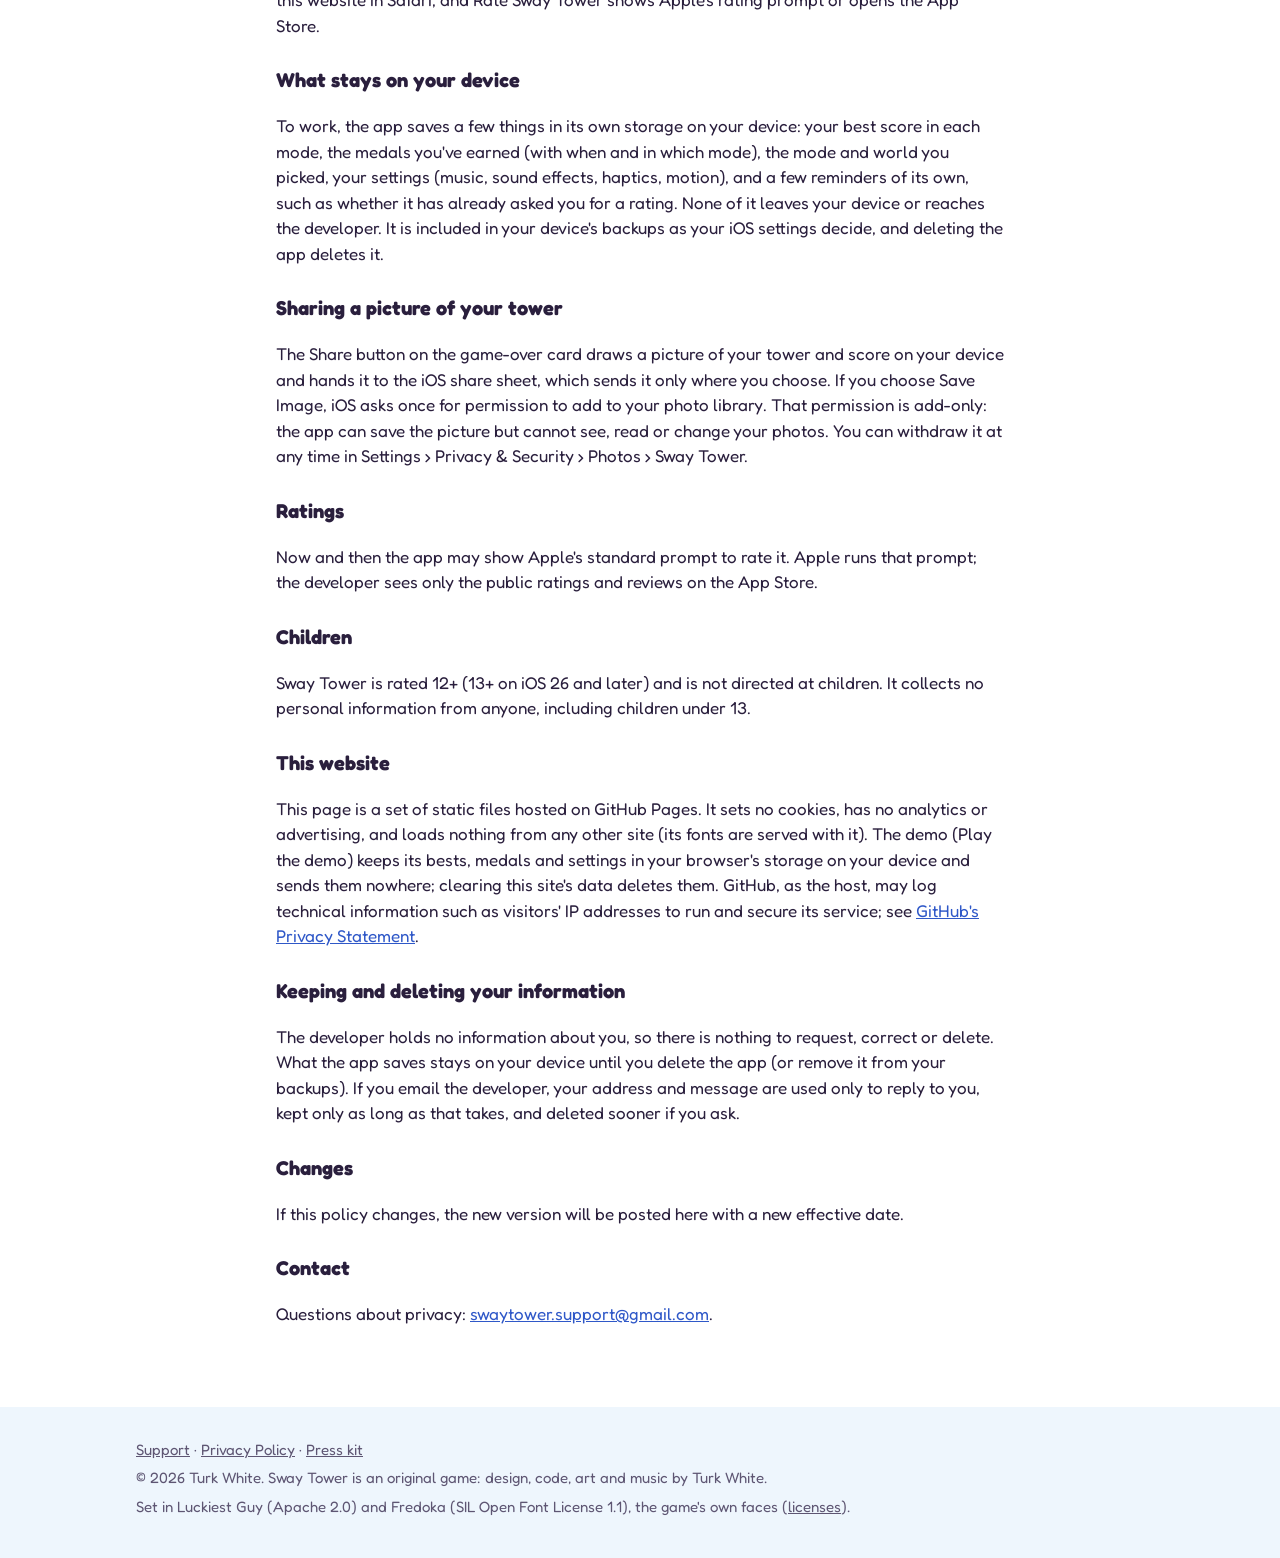
==== commit bd530849: "1.74: the demo on Classic, Retro and Arcade's build; the FAQ and privacy page updated Co-Authored-By" ====
--- a/index.html
+++ b/index.html
@@ -425,7 +425,7 @@
           <a class="btn alt" href="#trailer">Watch the trailer</a>
           <span class="btn soon">Coming soon to iPhone and iPad.</span>
         </div>
-        <p class="demo-note">Slide mode, three worlds, in your browser. The full game: three modes, 13 worlds, 123 medals.</p>
+        <p class="demo-note">Classic mode, three worlds, in your browser. The full game: three modes, 13 worlds, 123 medals.</p>
       </div>
     </div>
     <figure class="phone swaying">
@@ -605,7 +605,7 @@
         <a class="btn play" href="play/">Play the demo</a>
         <span class="btn soon">Coming to the App Store</span>
       </div>
-      <p class="demo-note">Slide mode, three worlds, in your browser. The full game: three modes, 13 worlds, 123 medals.</p>
+      <p class="demo-note">Classic mode, three worlds, in your browser. The full game: three modes, 13 worlds, 123 medals.</p>
     </div>
   </div>
   <svg class="clouds" viewBox="0 0 1200 120" preserveAspectRatio="xMidYMax slice" aria-hidden="true">
@@ -636,7 +636,7 @@
       <div><dt>Category</dt><dd>Games › Arcade (Casual), rated 12+ (13+ on iOS 26 and later)</dd></div>
       <div><dt>Worlds</dt><dd>13, each with its own song: Sky Islands, Toy Kingdom, Synthwave, Cyberpunk, and nine holidays from Halloween to Oktoberfest</dd></div>
       <!-- GAME CENTER (off at launch): uncomment for the version that turns it on (store/LISTING.md)
-      <div><dt>Game Center</dt><dd>Optional: leaderboards for Slide, Drop and Grow, and 54 of the 123 medals as achievements</dd></div>
+      <div><dt>Game Center</dt><dd>Optional: leaderboards for Classic, Retro and Arcade, and 54 of the 123 medals as achievements</dd></div>
       -->
       <div><dt>Privacy</dt><dd>No data collected: no account, no analytics, no ads, no tracking; plays offline</dd></div>
       <div><dt>Contact</dt><dd><span class="email"><a href="mailto:swaytower.support@gmail.com">swaytower.support@gmail.com</a><button class="copy" type="button" data-copy="swaytower.support@gmail.com">Copy</button></span></dd></div>
@@ -663,8 +663,8 @@
     <p>Questions, bugs or ideas? Write to <span class="email"><a href="mailto:swaytower.support@gmail.com">swaytower.support@gmail.com</a><button class="copy" type="button" data-copy="swaytower.support@gmail.com">Copy</button></span> and say which device and world you were on.</p>
     <div class="faq">
       <details>
-        <summary>What are Slide, Drop and Grow?</summary>
-        <p>In Slide, the bar lands right where you tap; in Drop, it glides one bar higher and falls when you tap, so aim for where the swaying top will be when it lands. Grow lands it like Slide, and the bars start as a sliver: every perfect widens the next bar, up to the full width. Pick one on the title screen; each mode keeps its own best.</p>
+        <summary>What are Classic, Retro and Arcade?</summary>
+        <p>In Classic, a tap lands the bar right where it is; in Retro, it glides one bar higher and falls when you tap, so aim for where the swaying top will be when it lands. Arcade lands it like Classic and adds balance: every off-center drop leans the tower, a word under the lives says how close it is to going over, and a tower that leans too far topples, so drop on the light side to straighten it. Pick one on the title screen; each mode keeps its own best.</p>
       </details>
       <details>
         <summary>How do I turn off the music, the sound effects or the haptics?</summary>
@@ -677,7 +677,7 @@
       <!-- GAME CENTER (off at launch): uncomment for the version that turns it on (store/LISTING.md)
       <details>
         <summary>Do I need Game Center?</summary>
-        <p>No. Game Center is optional: the game offers to sign you in once, after your first PLAY, and plays exactly the same without it. If you sign in, your best runs go on the Slide, Drop and Grow leaderboards and your medals show as achievements. You can sign in later from Settings, or sign out in your device's Settings › Game Center.</p>
+        <p>No. Game Center is optional: the game offers to sign you in once, after your first PLAY, and plays exactly the same without it. If you sign in, your best runs go on the Classic, Retro and Arcade leaderboards and your medals show as achievements. You can sign in later from Settings, or sign out in your device's Settings › Game Center.</p>
       </details>
       -->
       <details>
@@ -695,7 +695,7 @@
 <section class="band paper" id="privacy">
   <div class="wrap stack narrow policy">
     <h2 class="title">Privacy Policy</h2>
-    <p class="meta">Sway Tower, the app for iPhone and iPad, and this website. Effective October 28, 2026.</p>
+    <p class="meta">Sway Tower, the app for iPhone and iPad, and this website. Effective November 3, 2026.</p>
     <p><strong>In short: Sway Tower collects no data.</strong> The developer does not collect, receive, store, sell or share any personal information from the app.</p>
 
     <h3>What the app collects</h3>
@@ -720,7 +720,7 @@
     <p>Sway Tower is rated 12+ (13+ on iOS 26 and later) and is not directed at children. It collects no personal information from anyone, including children under 13.</p>
 
     <h3>This website</h3>
-    <p>This page is a set of static files hosted on GitHub Pages. It sets no cookies, has no analytics or advertising, and loads nothing from any other site (its fonts are served with it). GitHub, as the host, may log technical information such as visitors' IP addresses to run and secure its service; see <a href="https://docs.github.com/en/site-policy/privacy-policies/github-general-privacy-statement">GitHub's Privacy Statement</a>.</p>
+    <p>This page is a set of static files hosted on GitHub Pages. It sets no cookies, has no analytics or advertising, and loads nothing from any other site (its fonts are served with it). The demo (Play the demo) keeps its bests, medals and settings in your browser's storage on your device and sends them nowhere; clearing this site's data deletes them. GitHub, as the host, may log technical information such as visitors' IP addresses to run and secure its service; see <a href="https://docs.github.com/en/site-policy/privacy-policies/github-general-privacy-statement">GitHub's Privacy Statement</a>.</p>
 
     <h3>Keeping and deleting your information</h3>
     <p>The developer holds no information about you, so there is nothing to request, correct or delete. What the app saves stays on your device until you delete the app (or remove it from your backups). If you email the developer, your address and message are used only to reply to you, kept only as long as that takes, and deleted sooner if you ask.</p>
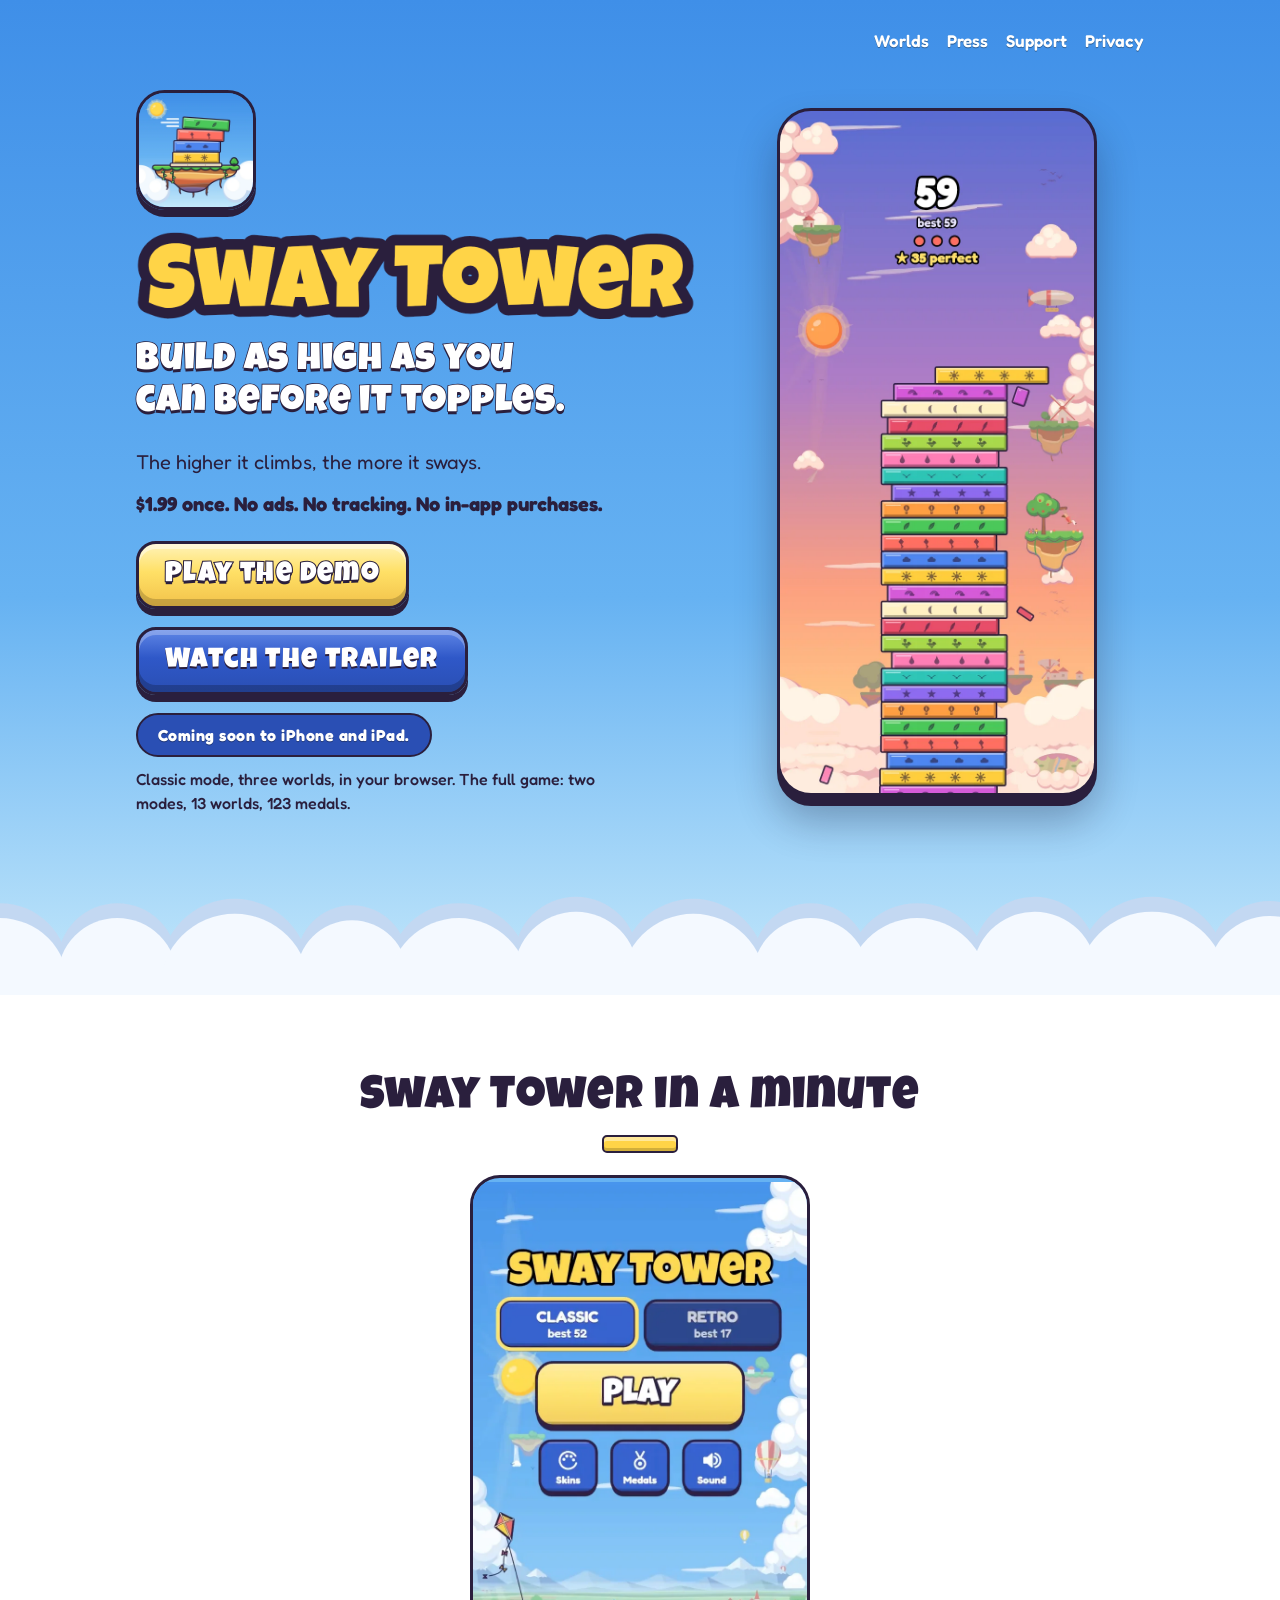
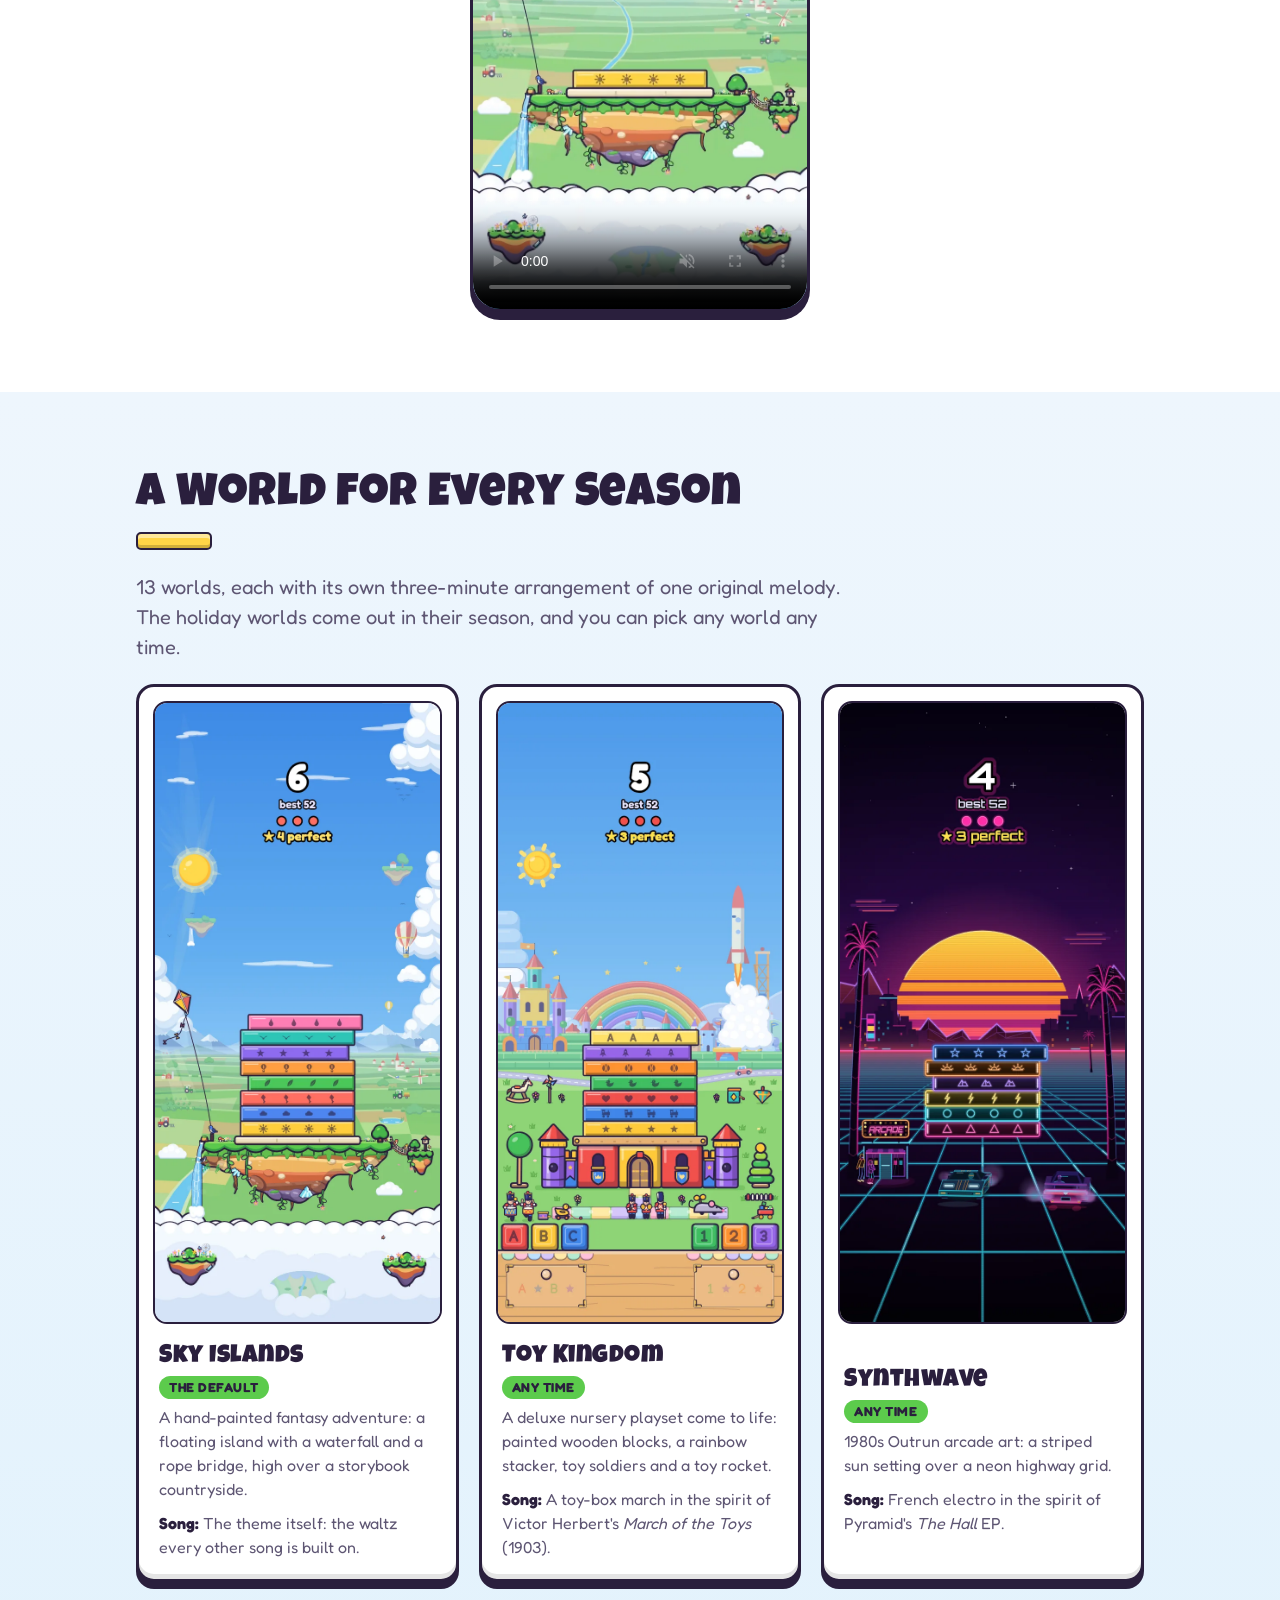
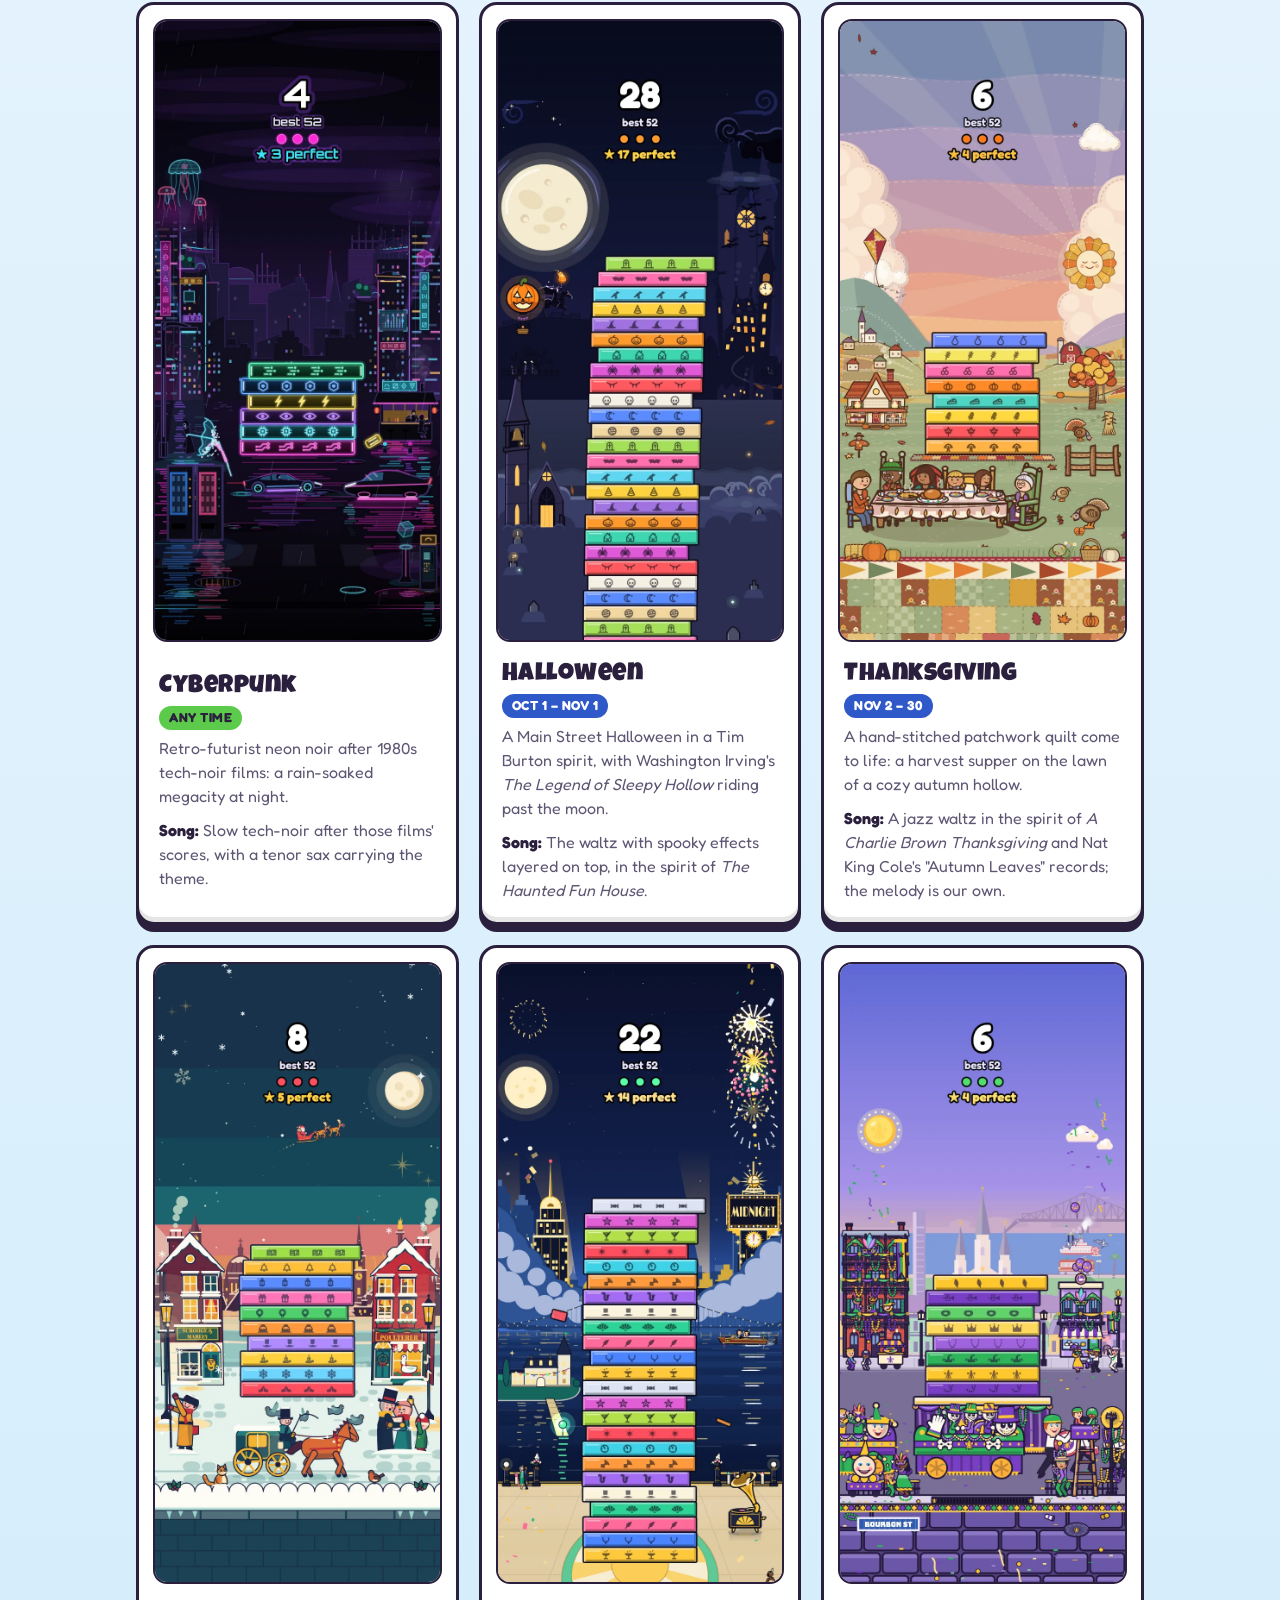
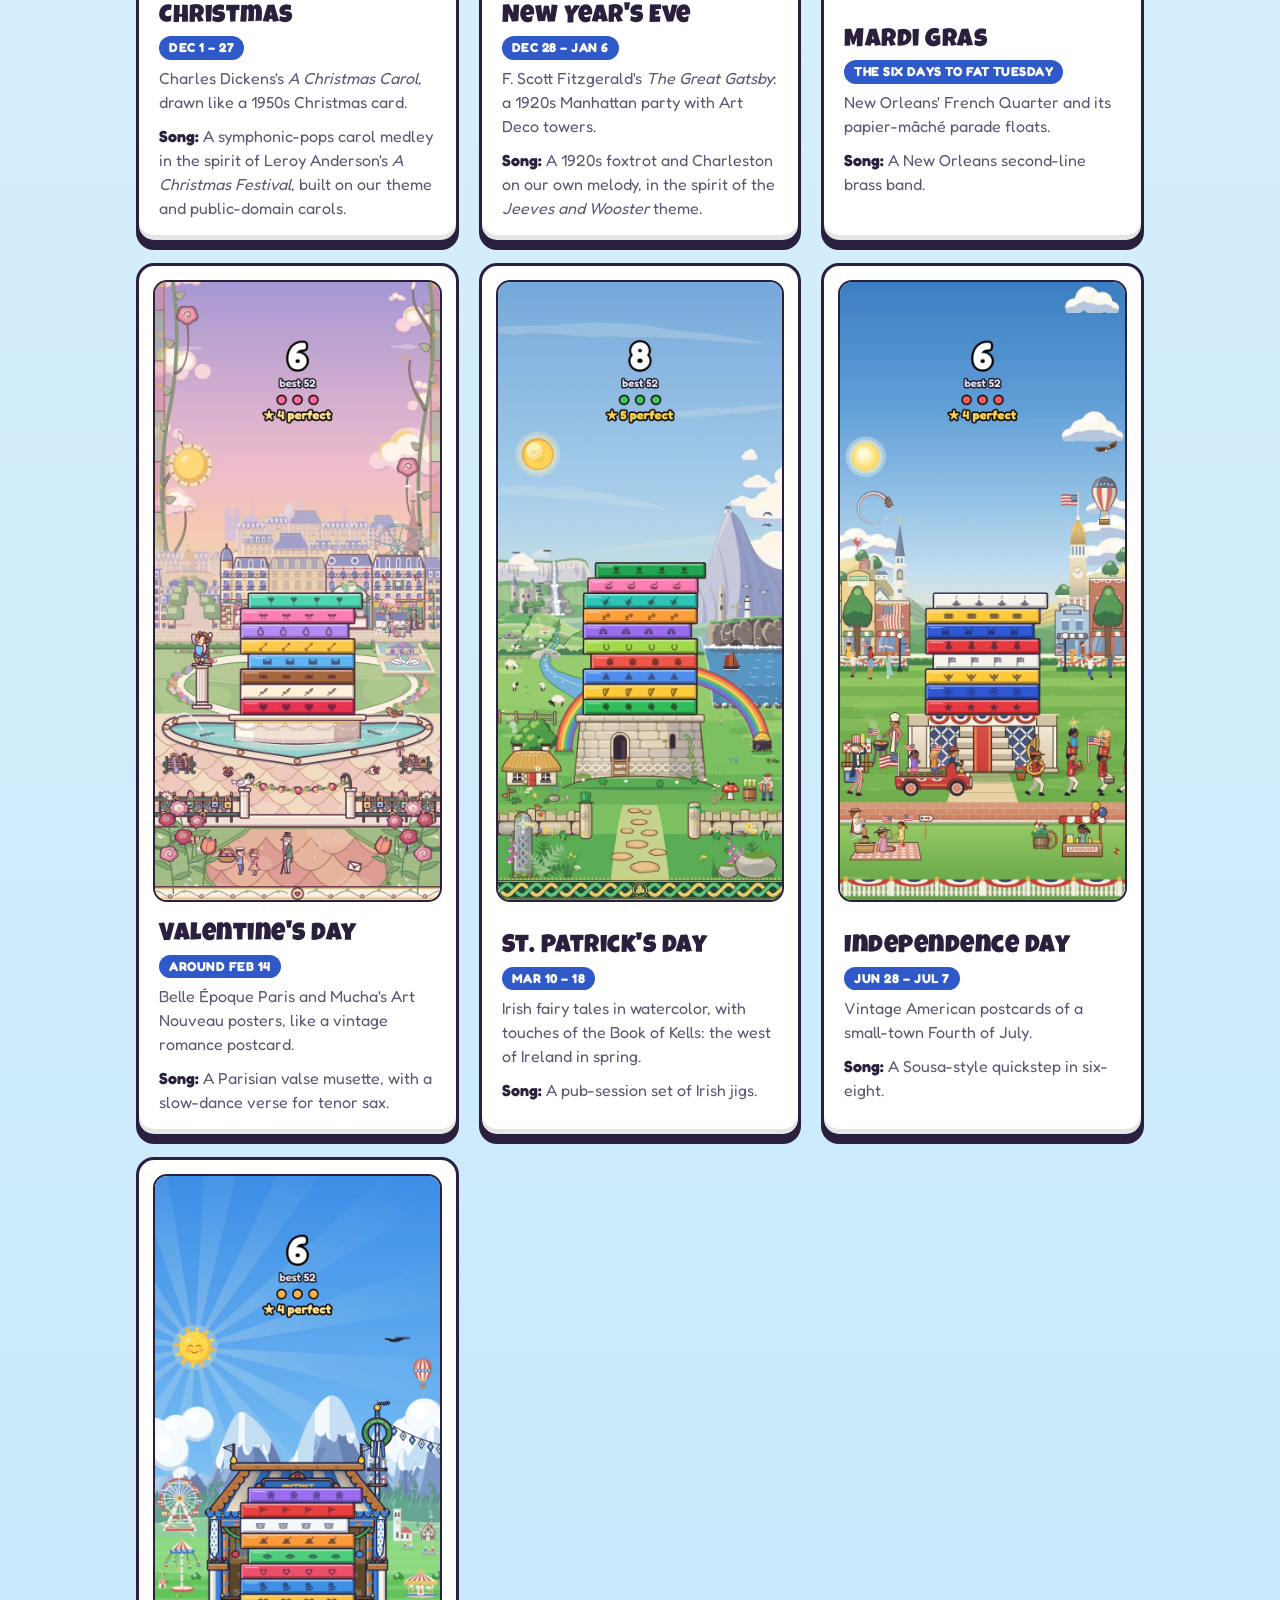
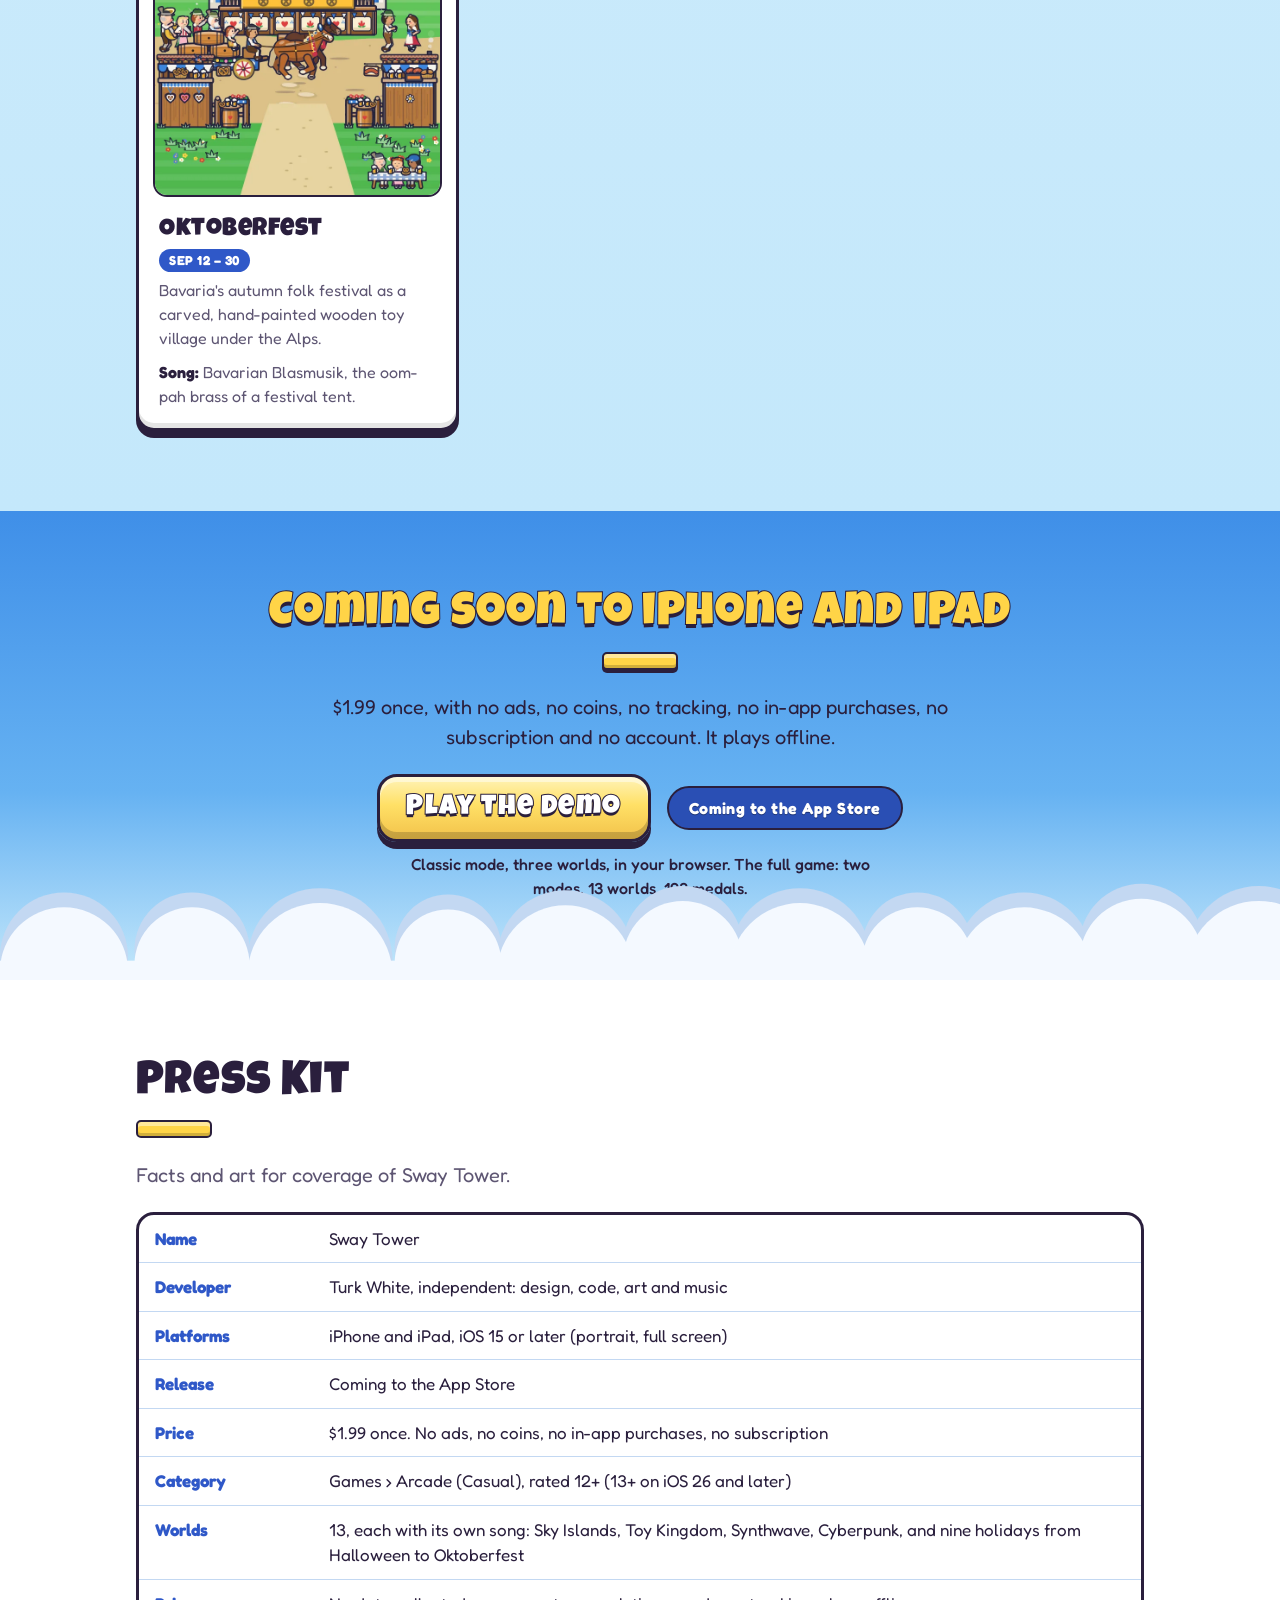
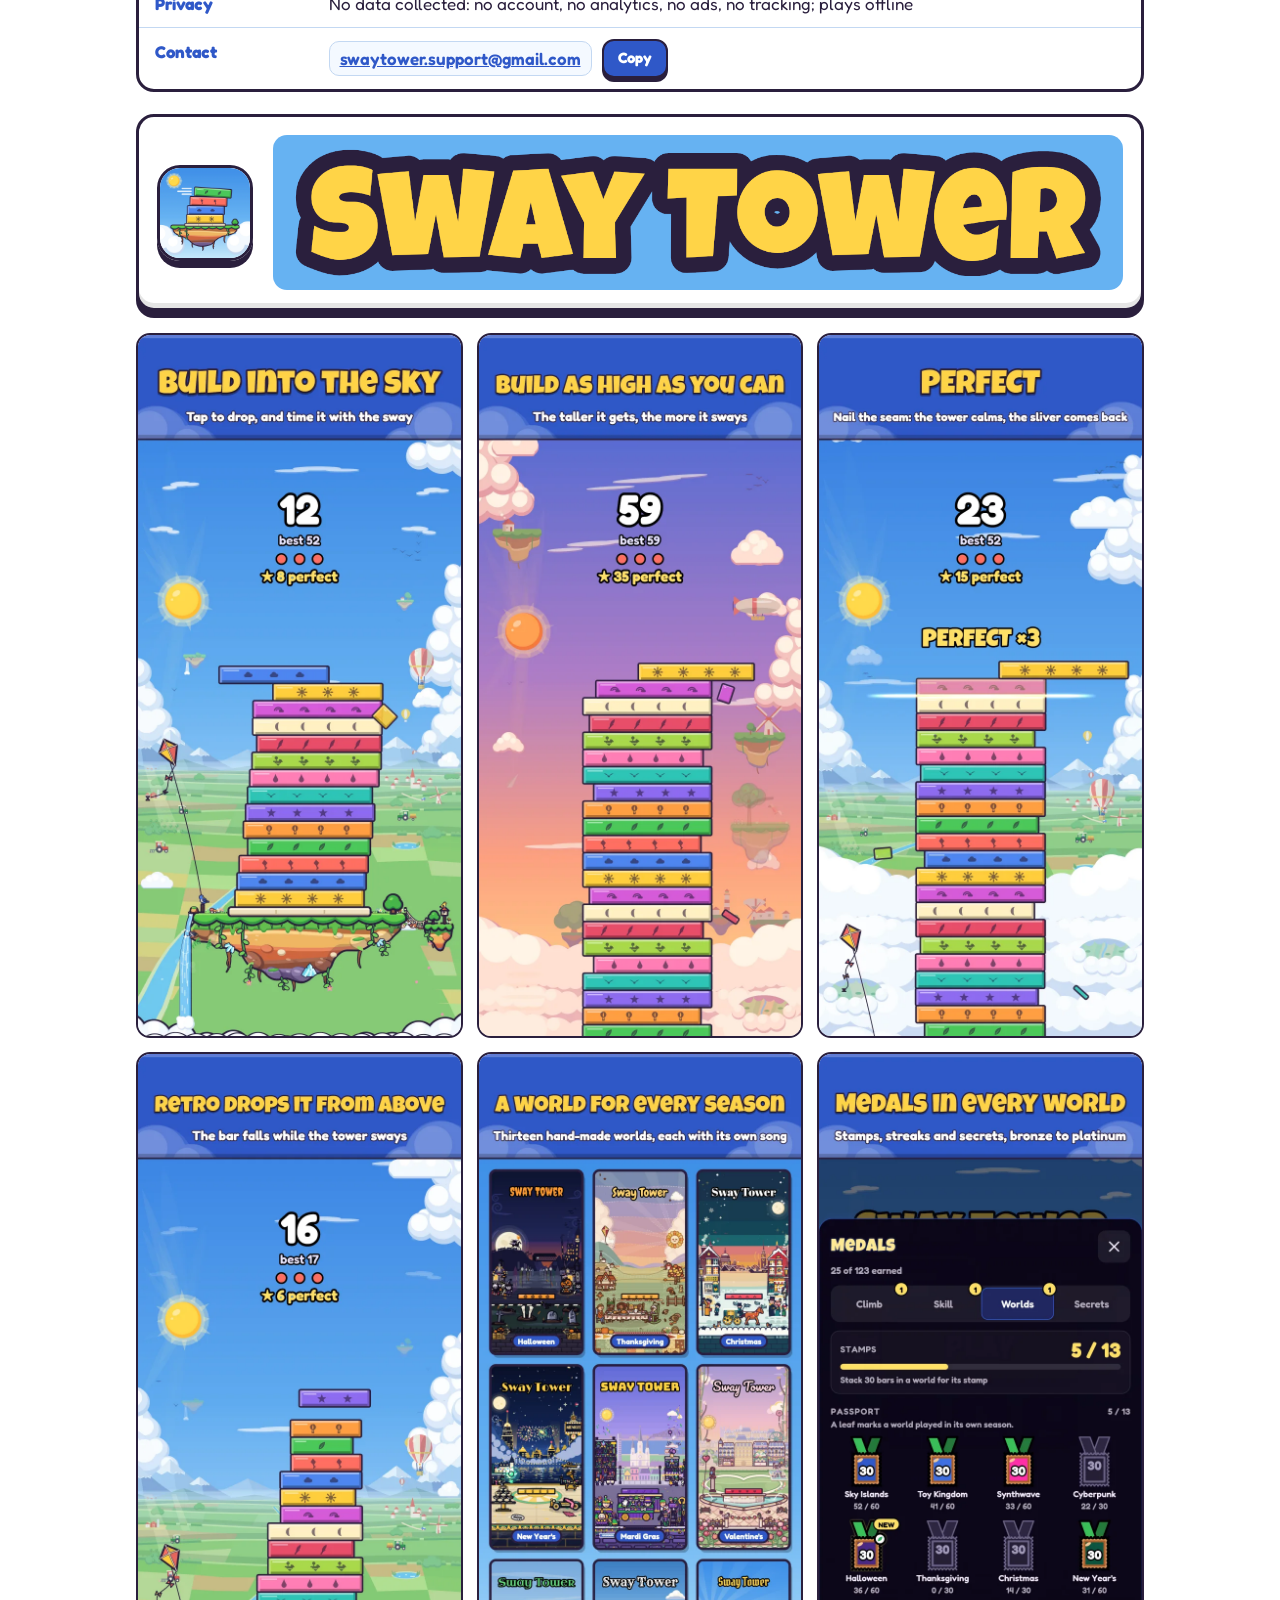
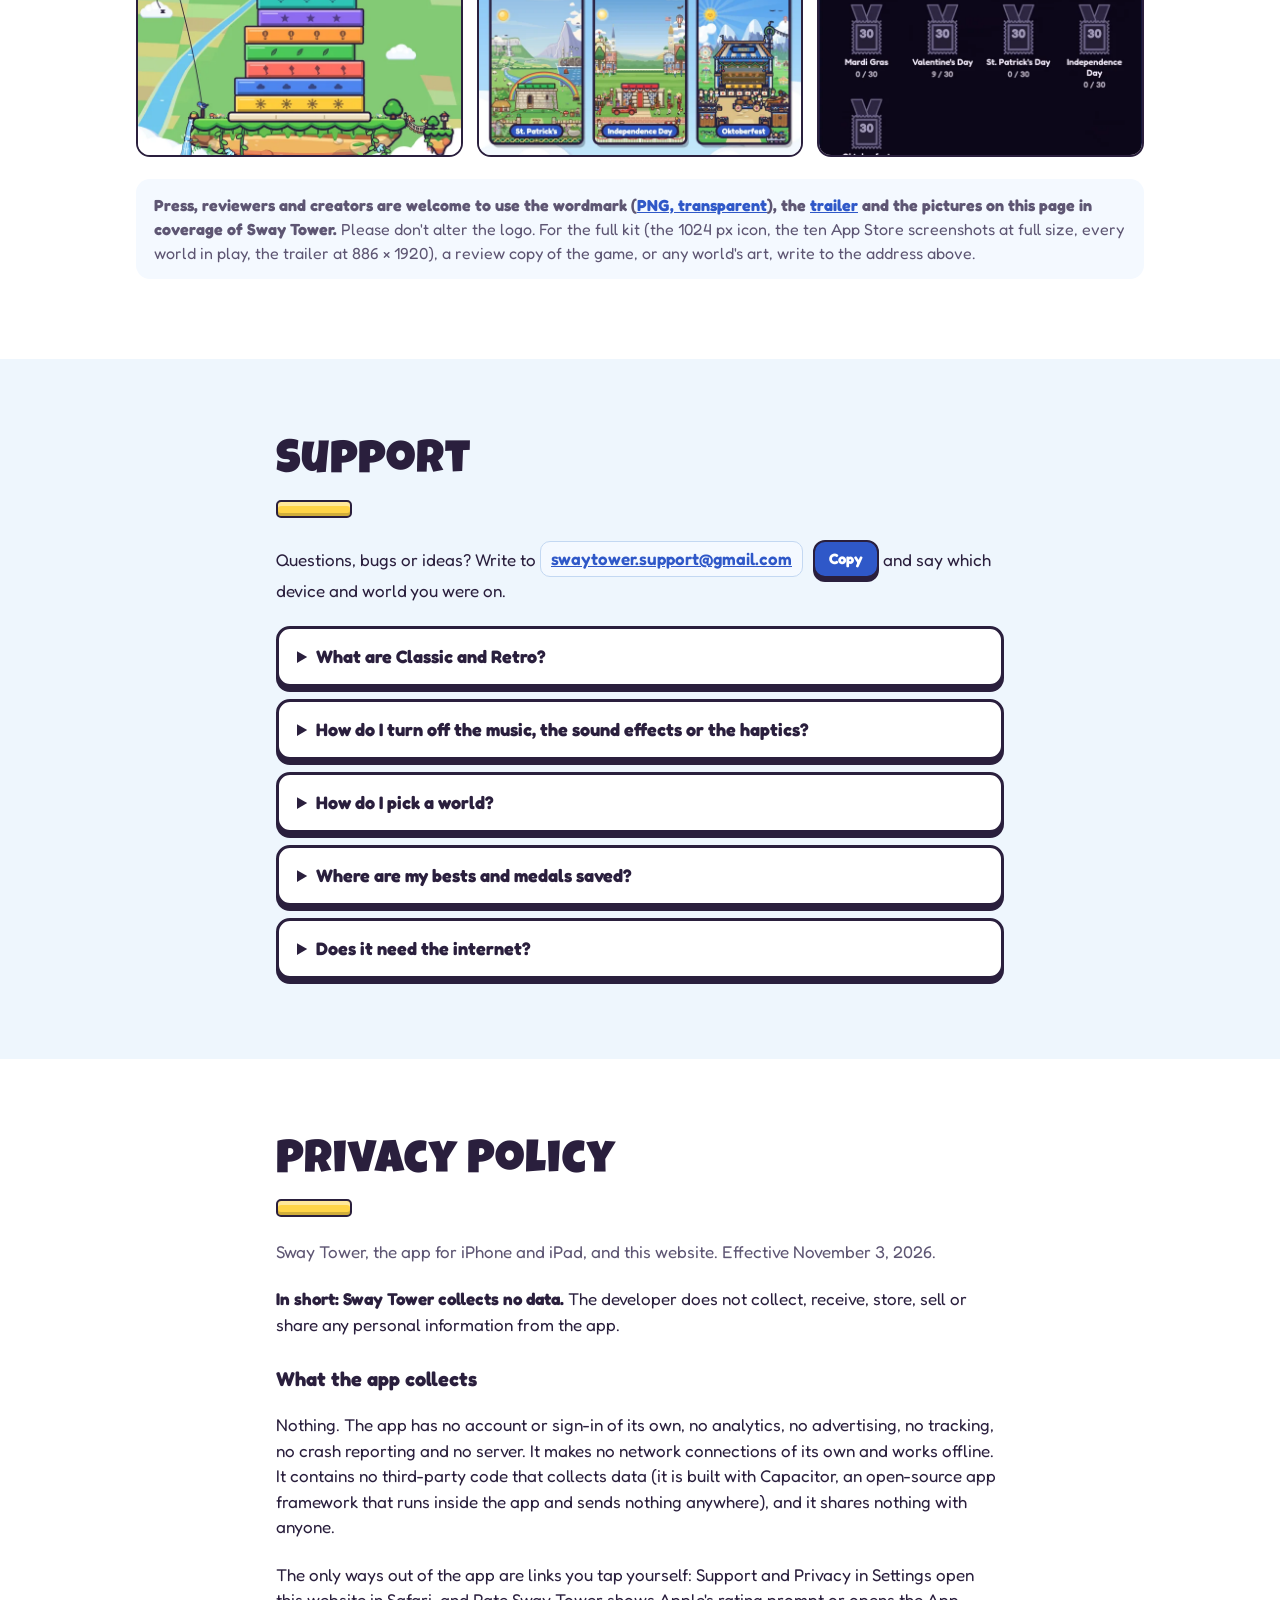
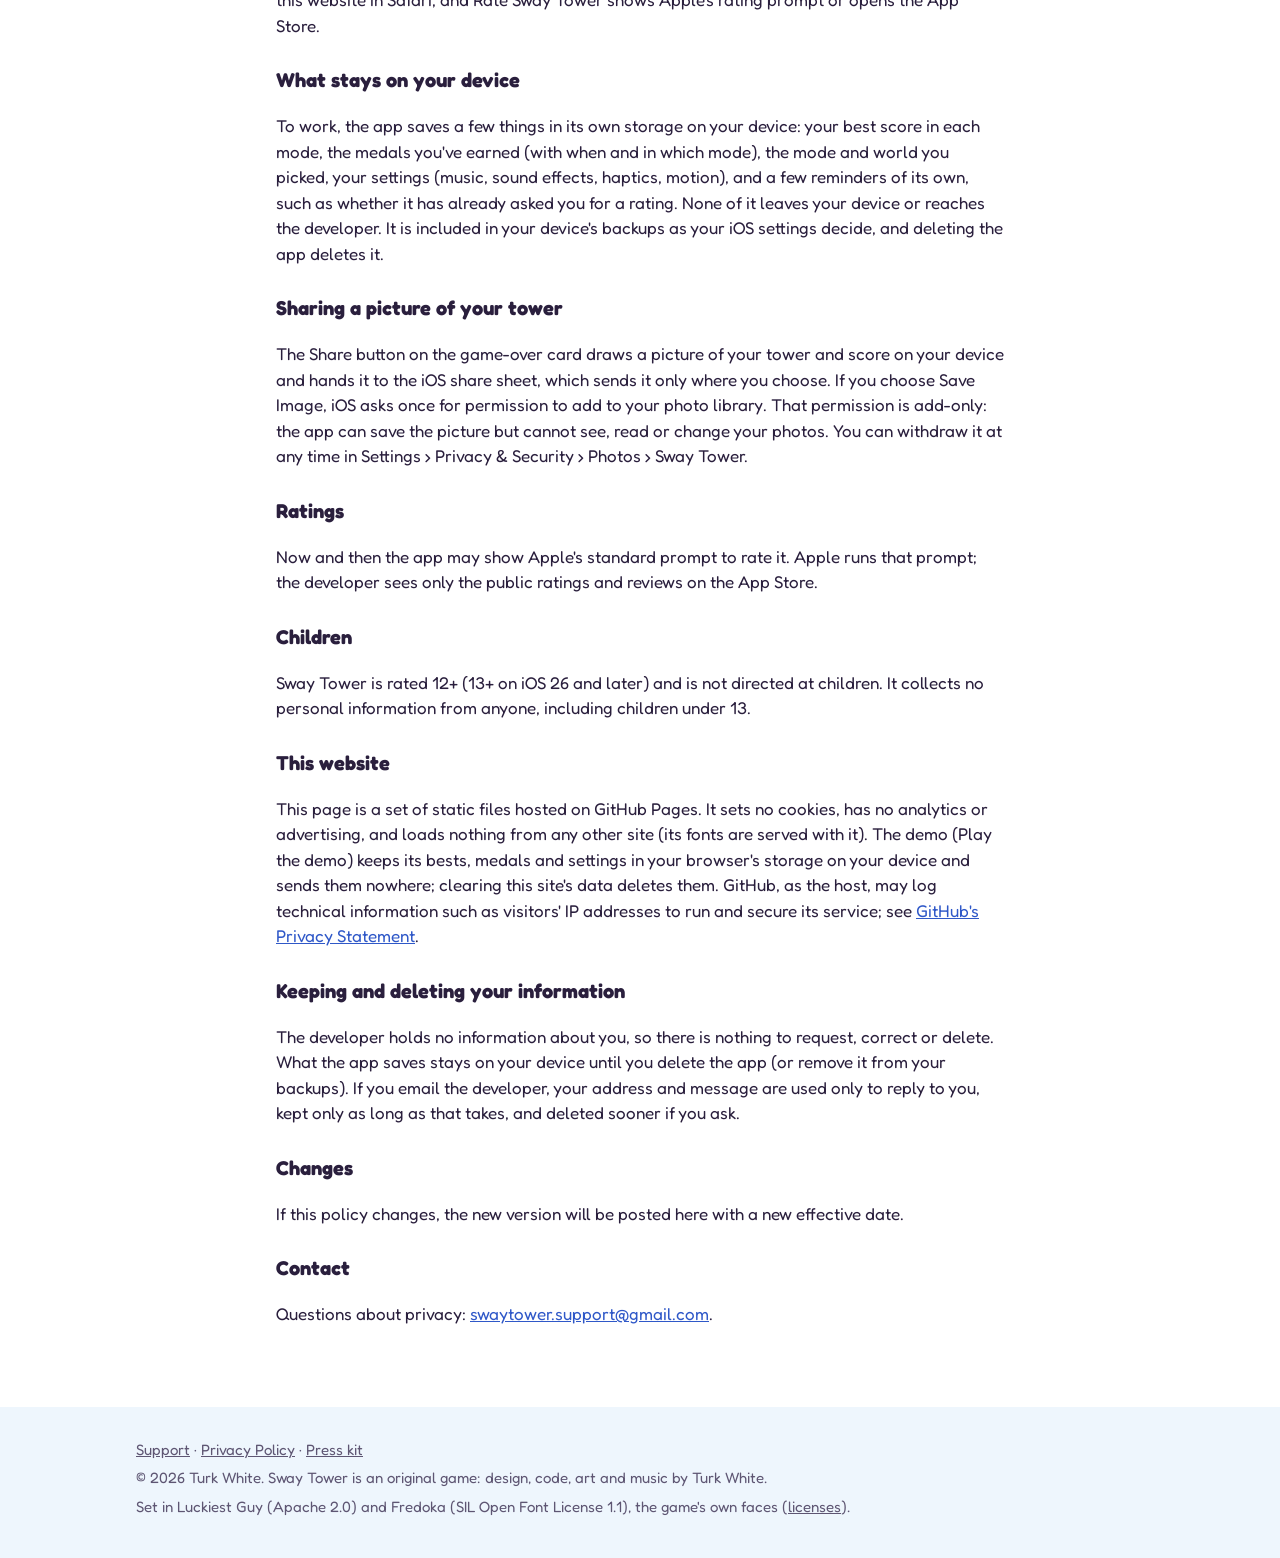
==== commit f5195daa: "1.81: the final trailer and screenshots on every world's final art, the reworked songs, the demo on " ====
--- a/index.html
+++ b/index.html
@@ -425,7 +425,7 @@
           <a class="btn alt" href="#trailer">Watch the trailer</a>
           <span class="btn soon">Coming soon to iPhone and iPad.</span>
         </div>
-        <p class="demo-note">Classic mode, three worlds, in your browser. The full game: three modes, 13 worlds, 123 medals.</p>
+        <p class="demo-note">Classic mode, three worlds, in your browser. The full game: two modes, 13 worlds, 123 medals.</p>
       </div>
     </div>
     <figure class="phone swaying">
@@ -450,7 +450,7 @@
 <main id="main">
 <section class="band paper center" id="trailer">
   <div class="wrap stack">
-    <h2 class="title">Sway Tower in 25 Seconds</h2>
+    <h2 class="title">Sway Tower in a minute</h2>
     <video id="trailer-video" muted autoplay loop playsinline controls preload="metadata" poster="assets/trailer-poster.webp" width="720" height="1560">
       <source src="assets/trailer.mp4" type="video/mp4">
     </video>
@@ -605,7 +605,7 @@
         <a class="btn play" href="play/">Play the demo</a>
         <span class="btn soon">Coming to the App Store</span>
       </div>
-      <p class="demo-note">Classic mode, three worlds, in your browser. The full game: three modes, 13 worlds, 123 medals.</p>
+      <p class="demo-note">Classic mode, three worlds, in your browser. The full game: two modes, 13 worlds, 123 medals.</p>
     </div>
   </div>
   <svg class="clouds" viewBox="0 0 1200 120" preserveAspectRatio="xMidYMax slice" aria-hidden="true">
@@ -636,7 +636,7 @@
       <div><dt>Category</dt><dd>Games › Arcade (Casual), rated 12+ (13+ on iOS 26 and later)</dd></div>
       <div><dt>Worlds</dt><dd>13, each with its own song: Sky Islands, Toy Kingdom, Synthwave, Cyberpunk, and nine holidays from Halloween to Oktoberfest</dd></div>
       <!-- GAME CENTER (off at launch): uncomment for the version that turns it on (store/LISTING.md)
-      <div><dt>Game Center</dt><dd>Optional: leaderboards for Classic, Retro and Arcade, and 54 of the 123 medals as achievements</dd></div>
+      <div><dt>Game Center</dt><dd>Optional: leaderboards for Classic and Retro, and 54 of the 123 medals as achievements</dd></div>
       -->
       <div><dt>Privacy</dt><dd>No data collected: no account, no analytics, no ads, no tracking; plays offline</dd></div>
       <div><dt>Contact</dt><dd><span class="email"><a href="mailto:swaytower.support@gmail.com">swaytower.support@gmail.com</a><button class="copy" type="button" data-copy="swaytower.support@gmail.com">Copy</button></span></dd></div>
@@ -649,9 +649,9 @@
       <img src="assets/shots/01-skyislands.webp" alt="App Store screenshot: Build into the sky, the tower on its floating island over the countryside" width="660" height="1434" loading="lazy" decoding="async">
       <img src="assets/shots/02-sway.webp" alt="App Store screenshot: Build as high as you can, a tall tower swaying at sunset" width="660" height="1434" loading="lazy" decoding="async">
       <img src="assets/shots/03-perfect.webp" alt="App Store screenshot: PERFECT" width="660" height="1434" loading="lazy" decoding="async">
-      <img src="assets/shots/05-seasons.webp" alt="App Store screenshot: A world for every season, the nine holiday worlds in a grid" width="660" height="1434" loading="lazy" decoding="async">
-      <img src="assets/shots/06-newyear.webp" alt="App Store screenshot: Count down to midnight" width="660" height="1434" loading="lazy" decoding="async">
-      <img src="assets/shots/10-medals.webp" alt="App Store screenshot: Medals in every world, the passport page of the Achievements screen" width="660" height="1434" loading="lazy" decoding="async">
+      <img src="assets/shots/05-retro.webp" alt="App Store screenshot: Retro drops it from above, a bar falling from the raised lane onto the swaying tower" width="660" height="1434" loading="lazy" decoding="async">
+      <img src="assets/shots/07-seasons.webp" alt="App Store screenshot: A world for every season, the nine holiday worlds in a grid" width="660" height="1434" loading="lazy" decoding="async">
+      <img src="assets/shots/10-medals.webp" alt="App Store screenshot: Medals in every world, the passport page of the Medals screen" width="660" height="1434" loading="lazy" decoding="async">
     </div>
     <p class="note"><strong>Press, reviewers and creators are welcome to use the wordmark (<a href="assets/logo.png">PNG, transparent</a>), the <a href="assets/trailer.mp4">trailer</a> and the pictures on this page in coverage of Sway Tower.</strong> Please don't alter the logo. For the full kit (the 1024 px icon, the ten App Store screenshots at full size, every world in play, the trailer at 886 × 1920), a review copy of the game, or any world's art, write to the address above.</p>
   </div>
@@ -663,8 +663,8 @@
     <p>Questions, bugs or ideas? Write to <span class="email"><a href="mailto:swaytower.support@gmail.com">swaytower.support@gmail.com</a><button class="copy" type="button" data-copy="swaytower.support@gmail.com">Copy</button></span> and say which device and world you were on.</p>
     <div class="faq">
       <details>
-        <summary>What are Classic, Retro and Arcade?</summary>
-        <p>In Classic, a tap lands the bar right where it is; in Retro, it glides one bar higher and falls when you tap, so aim for where the swaying top will be when it lands. Arcade lands it like Classic and adds balance: every off-center drop leans the tower, a word under the lives says how close it is to going over, and a tower that leans too far topples, so drop on the light side to straighten it. Pick one on the title screen; each mode keeps its own best.</p>
+        <summary>What are Classic and Retro?</summary>
+        <p>In Classic, a tap lands the bar right where it is; in Retro, it glides one bar higher and falls when you tap, so aim for where the swaying top will be when it lands. Pick one on the title screen; each mode keeps its own best.</p>
       </details>
       <details>
         <summary>How do I turn off the music, the sound effects or the haptics?</summary>
@@ -677,7 +677,7 @@
       <!-- GAME CENTER (off at launch): uncomment for the version that turns it on (store/LISTING.md)
       <details>
         <summary>Do I need Game Center?</summary>
-        <p>No. Game Center is optional: the game offers to sign you in once, after your first PLAY, and plays exactly the same without it. If you sign in, your best runs go on the Classic, Retro and Arcade leaderboards and your medals show as achievements. You can sign in later from Settings, or sign out in your device's Settings › Game Center.</p>
+        <p>No. Game Center is optional: the game offers to sign you in once, after your first PLAY, and plays exactly the same without it. If you sign in, your best runs go on the Classic and Retro leaderboards and your medals show as achievements. You can sign in later from Settings, or sign out in your device's Settings › Game Center.</p>
       </details>
       -->
       <details>
